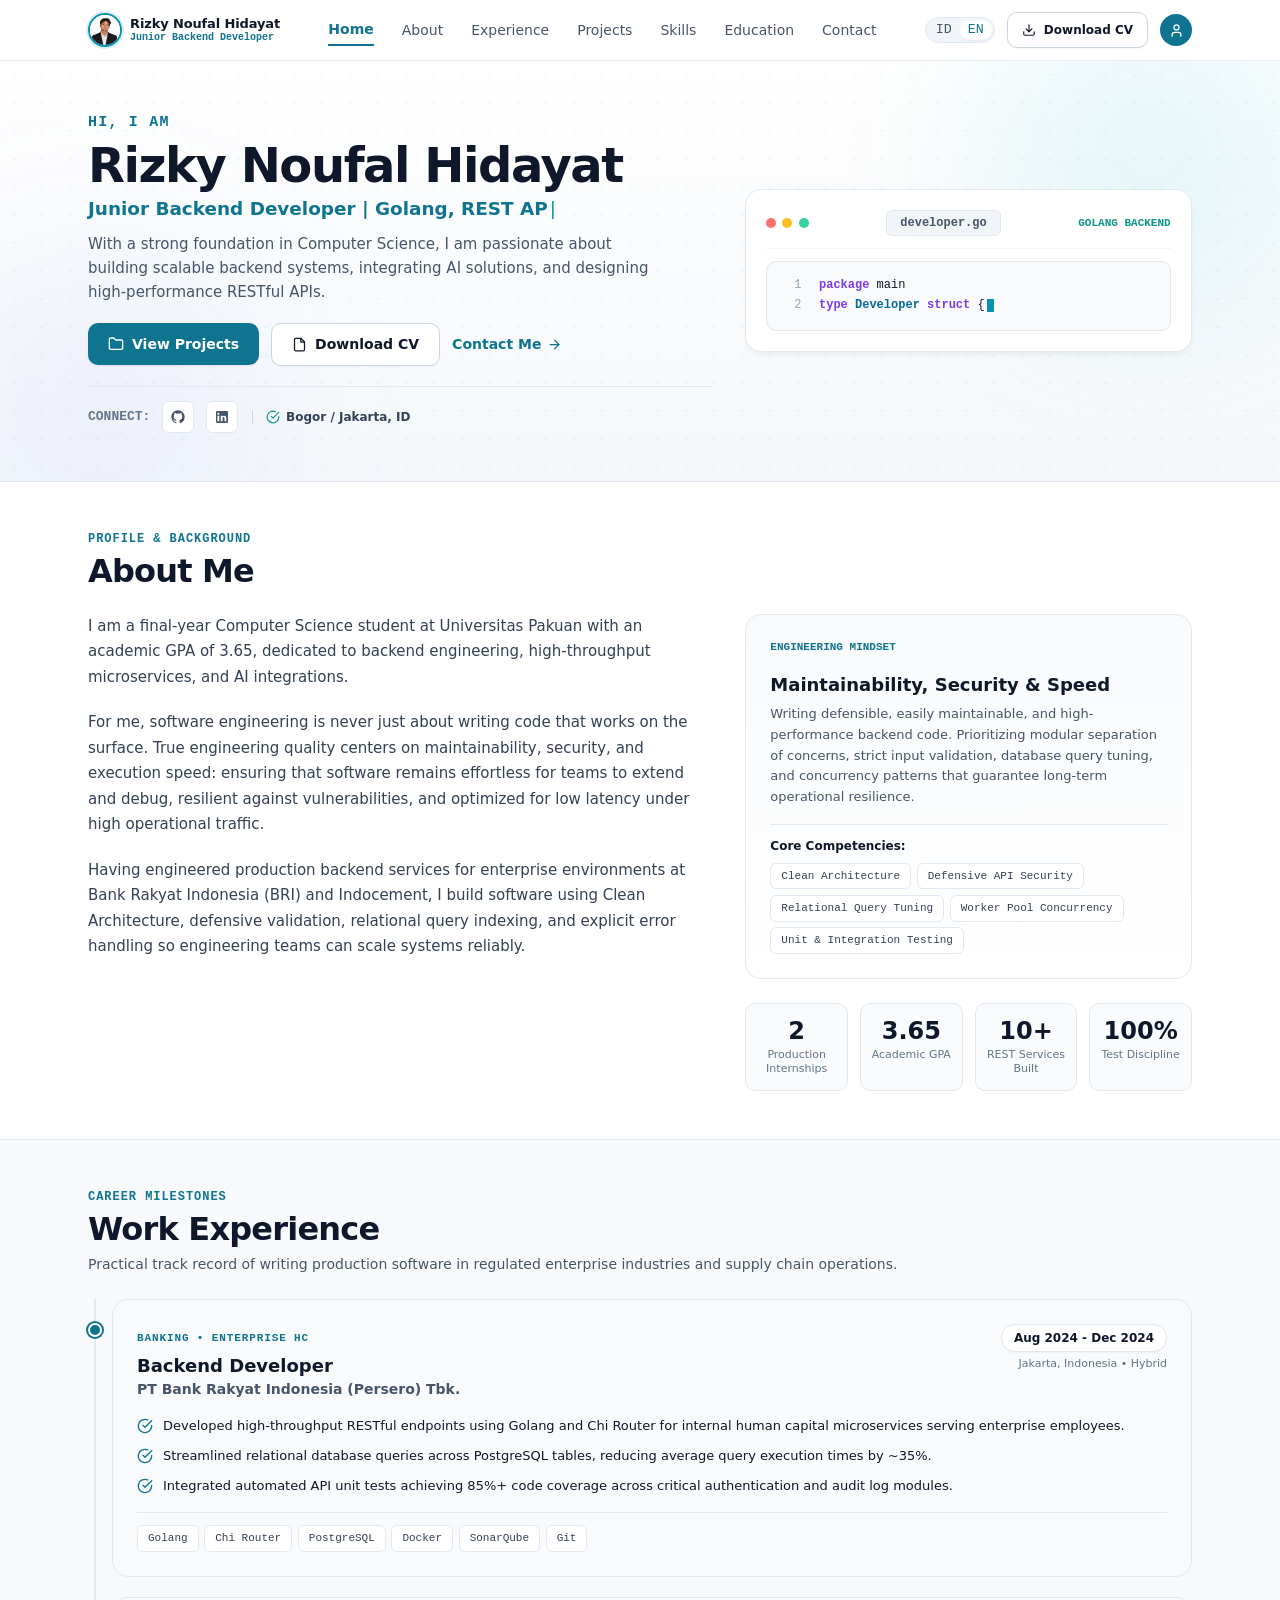
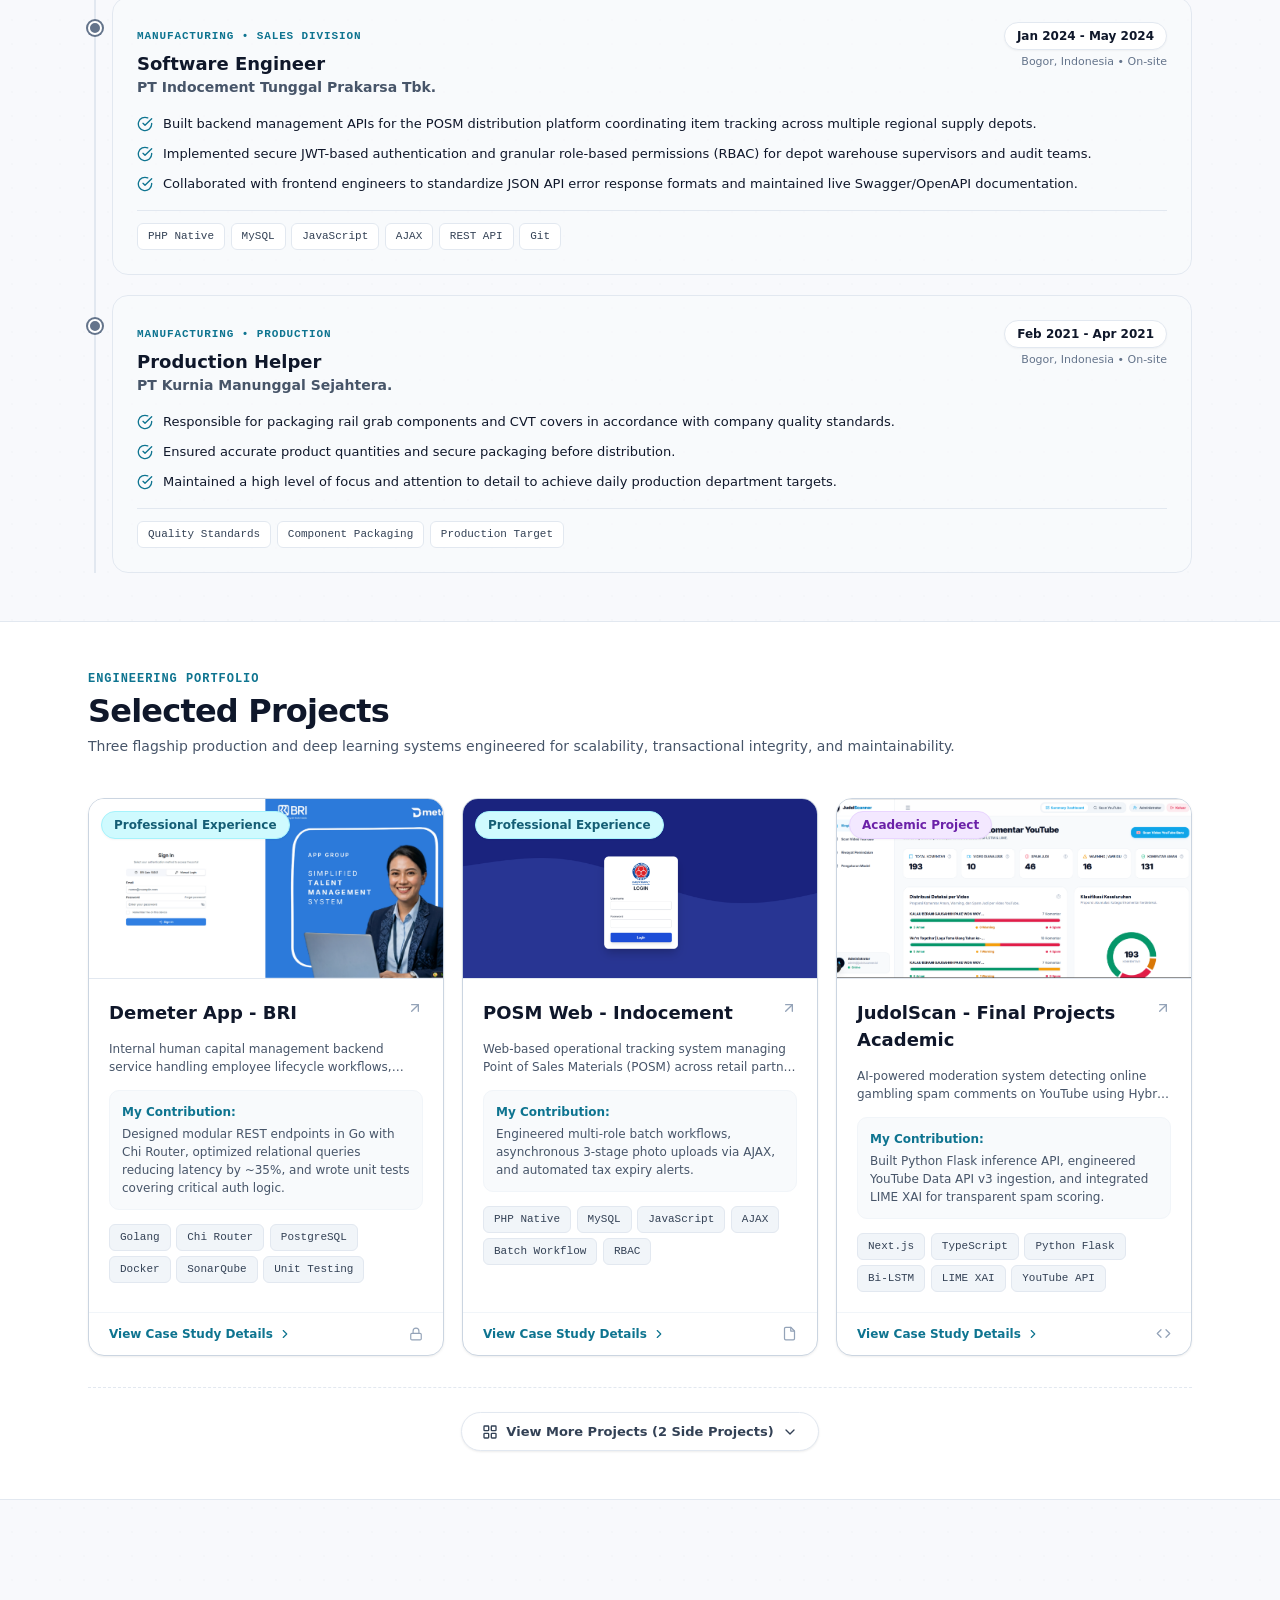
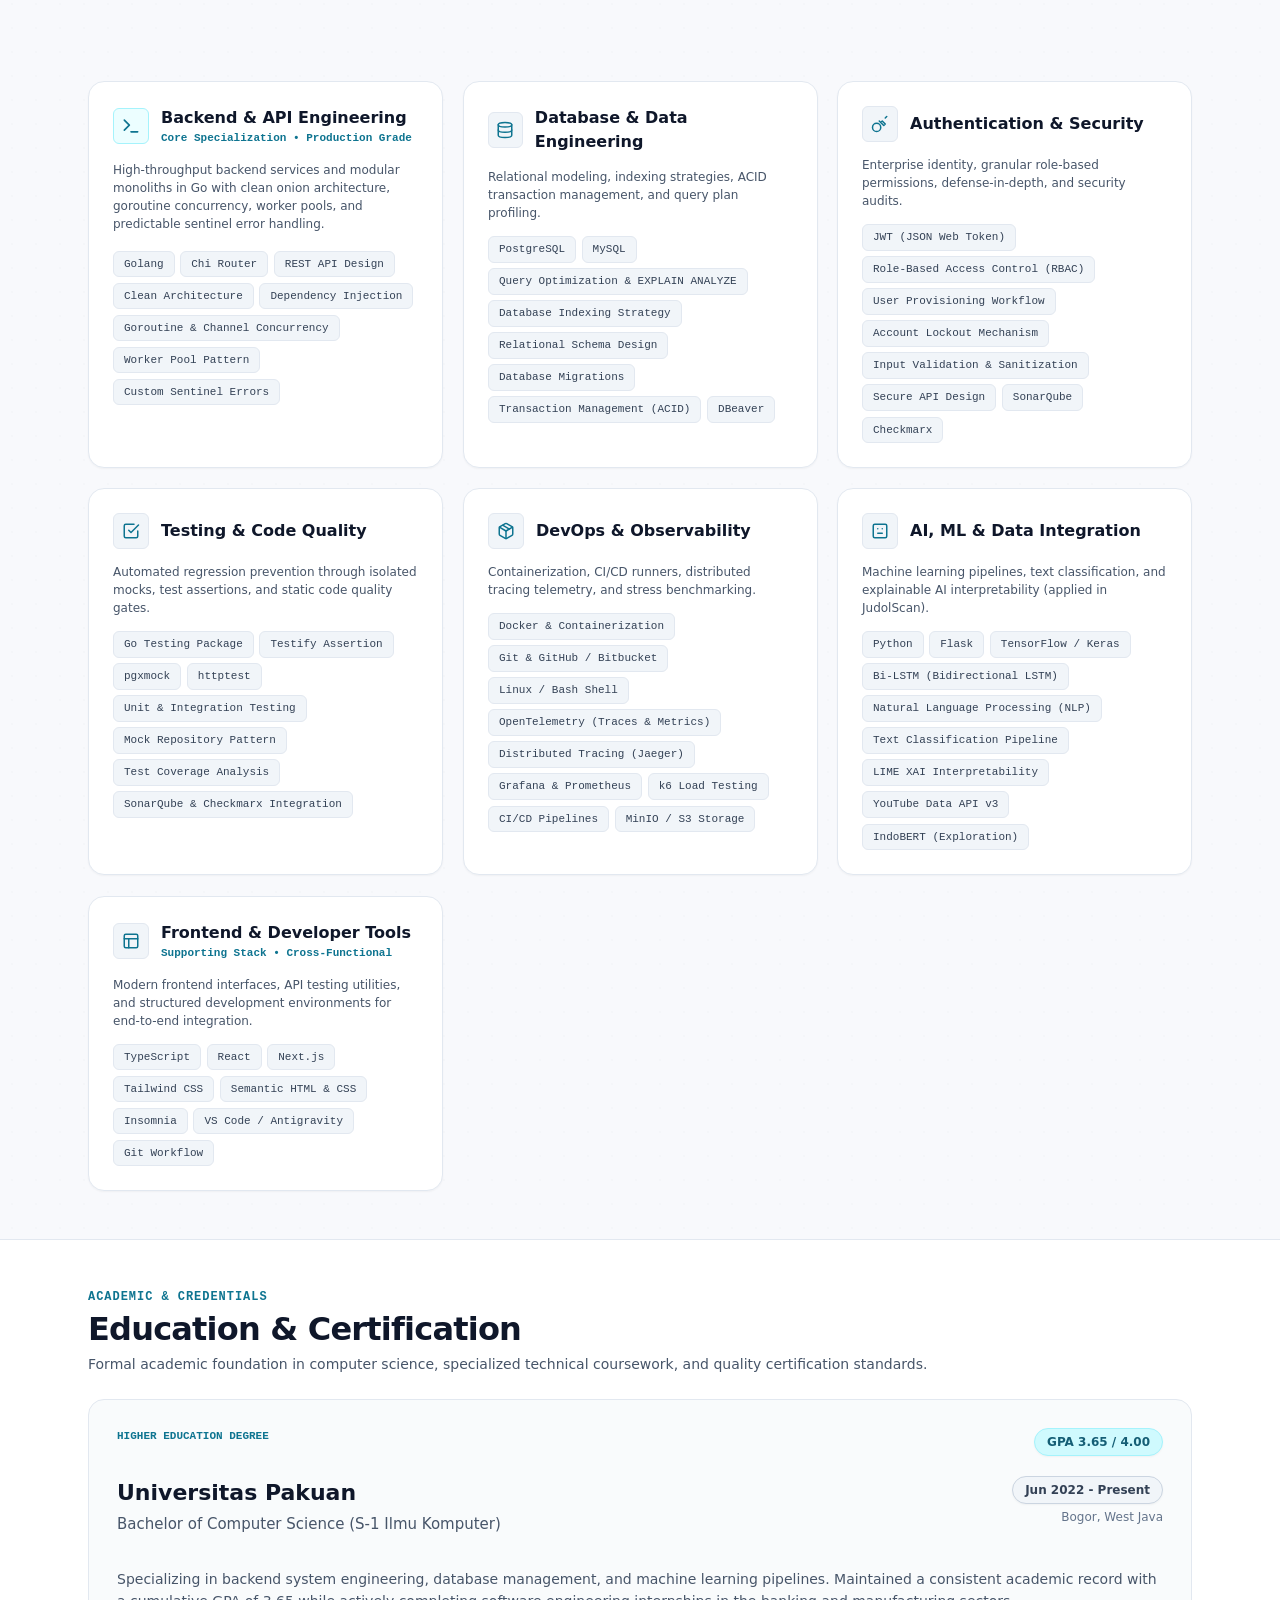
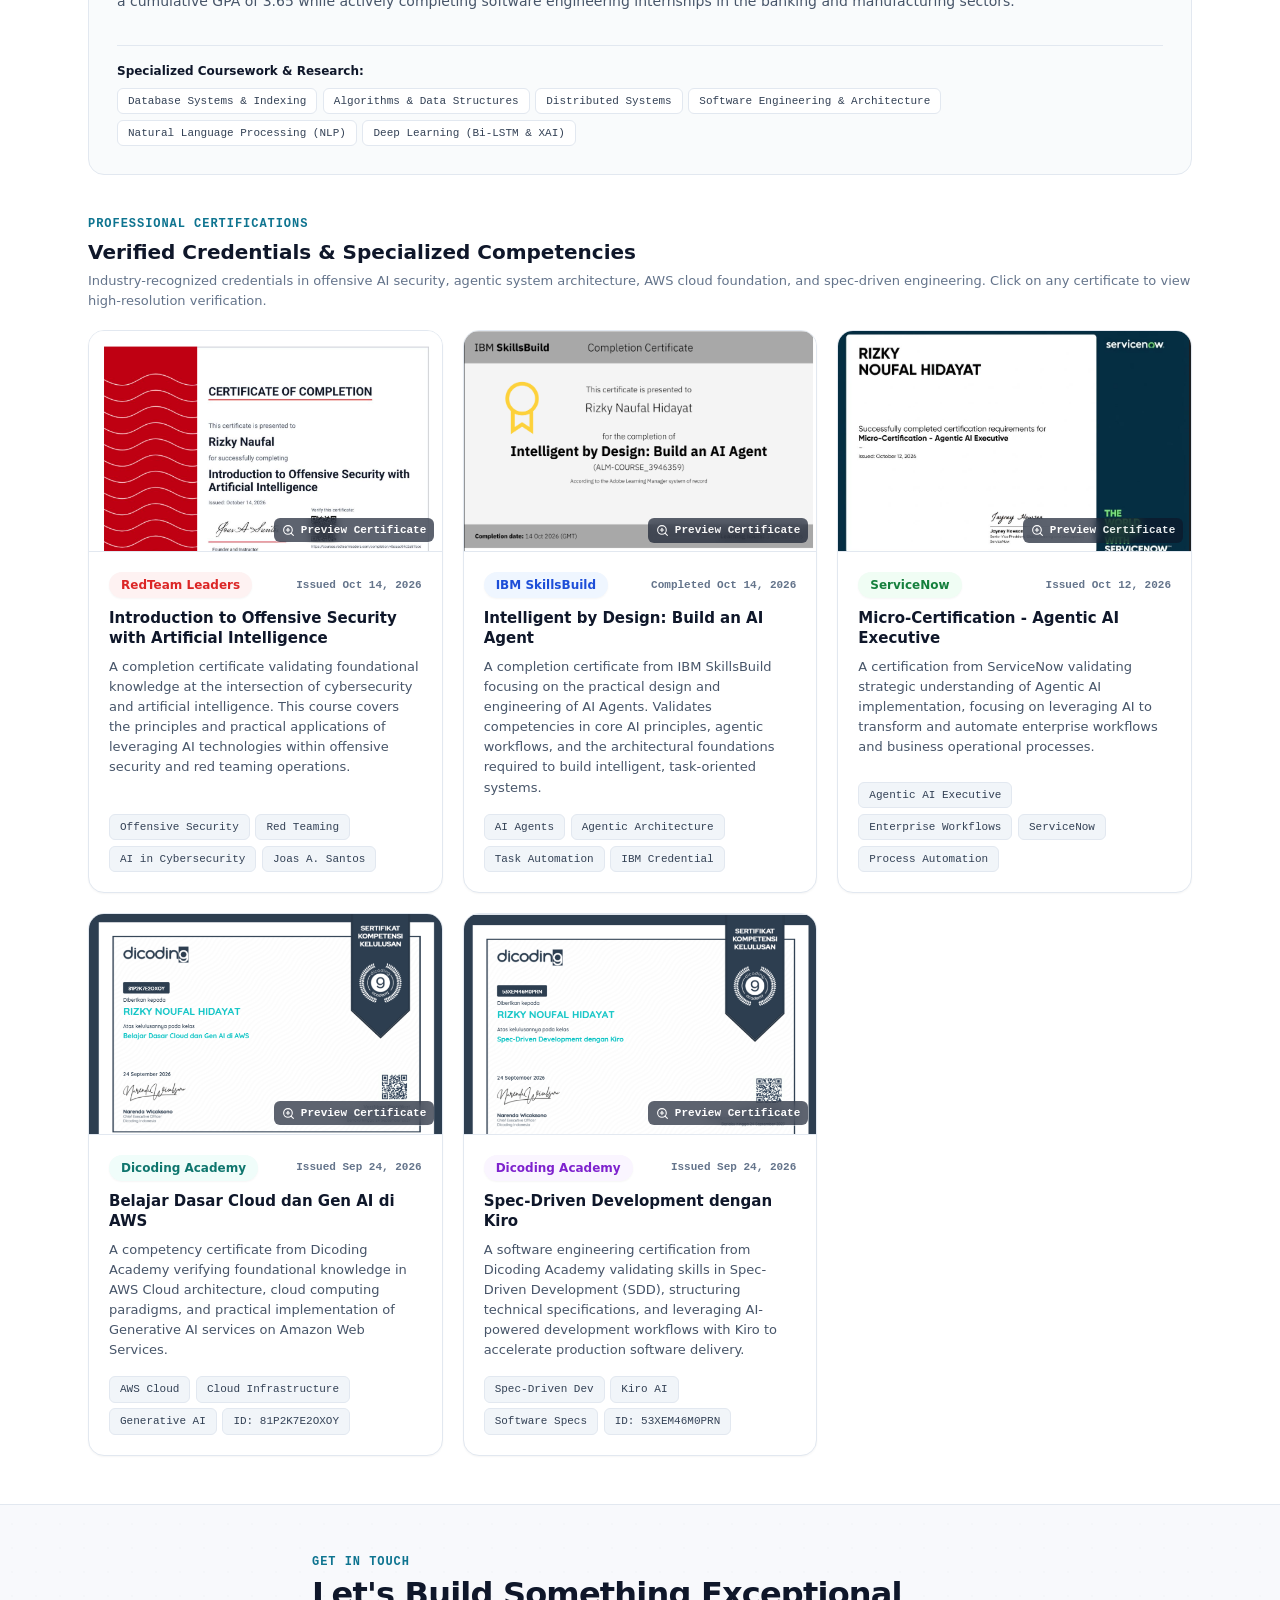
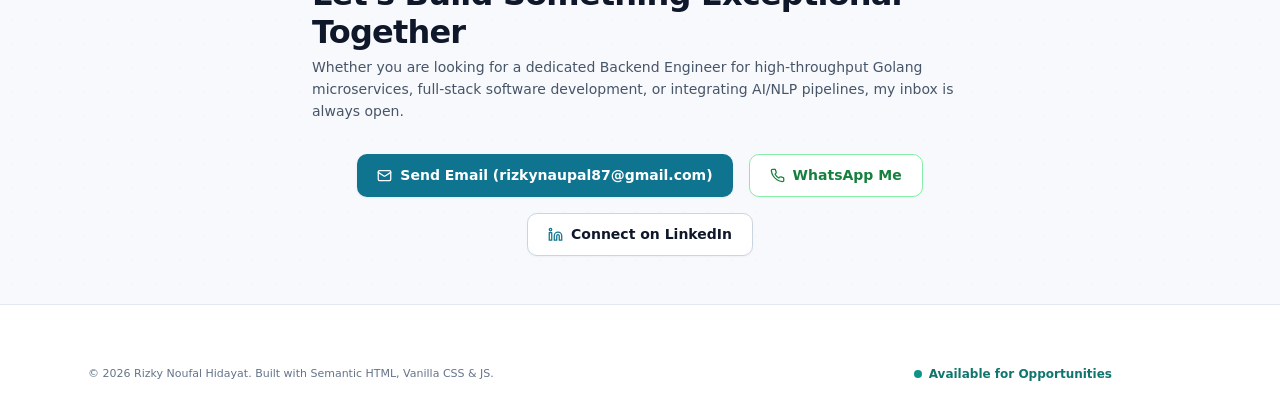
==== index.html @ 42f24f29 "feat: initial commit portfolio website for Rizky Noufal Hidayat" ====
<!DOCTYPE html>
<html lang="en">

<head>
  <meta charset="UTF-8">
  <meta name="viewport" content="width=device-width, initial-scale=1.0">
  <title>Rizky Noufal Hidayat | Software Engineer (Backend & AI Integrations)</title>
  <meta name="description"
    content="Personal portfolio of Rizky Noufal Hidayat, Software Engineer specializing in Golang, high-performance REST APIs, relational database optimization, and AI integration.">
  <link rel="stylesheet" href="css/style.css">
  <link rel="stylesheet" href="css/components.css">
</head>

<body>

  <!-- ======================================================================
       1. NAVBAR
       ====================================================================== -->
  <header class="navbar">
    <div class="container nav-wrapper">
      <!-- Left: Brand Profile Avatar & Name -->
      <a href="#hero" class="brand-avatar-link" aria-label="Rizky Noufal Hidayat">
        <img src="assets/images/profile.jpg" alt="Rizky Noufal Hidayat" class="brand-avatar-img">
        <div class="brand-avatar-text">
          <span class="brand-avatar-name">Rizky Noufal Hidayat</span>
          <span class="brand-avatar-role">Junior Backend Developer</span>
        </div>
      </a>

      <!-- Center: In-Page Navigation Links -->
      <nav class="nav-links">
        <a href="#hero" class="nav-link active" data-i18n="navHome">Home</a>
        <a href="#about" class="nav-link" data-i18n="navAbout">About</a>
        <a href="#experience" class="nav-link" data-i18n="navExperience">Experience</a>
        <a href="#projects" class="nav-link" data-i18n="navProjects">Projects</a>
        <a href="#skills" class="nav-link" data-i18n="navSkills">Skills</a>
        <a href="#education" class="nav-link" data-i18n="navEducation">Education</a>
        <a href="#contact" class="nav-link" data-i18n="navContact">Contact</a>
      </nav>

      <!-- Right: Action Buttons & Language Switcher -->
      <div class="nav-actions">
        <!-- Bilingual Language Switcher -->
        <div class="lang-switcher" aria-label="Language Selector">
          <button type="button" class="lang-btn" id="lang-btn-id" title="Bahasa Indonesia">ID</button>
          <button type="button" class="lang-btn active" id="lang-btn-en" title="English">EN</button>
        </div>

        <a href="cv/Rizky-Noufal-Hidayat-CV.pdf" target="_blank" rel="noopener noreferrer" class="btn btn-secondary"
          style="min-height: 36px; padding: 0.35rem 0.875rem; font-size: 0.75rem;">
          <svg width="14" height="14" viewBox="0 0 24 24" fill="none" stroke="currentColor" stroke-width="2"
            stroke-linecap="round" stroke-linejoin="round">
            <path d="M21 15v4a2 2 0 0 1-2 2H5a2 2 0 0 1-2-2v-4" />
            <polyline points="7 10 12 15 17 10" />
            <line x1="12" y1="15" x2="12" y2="3" />
          </svg>
          <span data-i18n="downloadCvBtn">Download CV</span>
        </a>
        <a href="#about" class="avatar-btn" aria-label="About Profile">
          <svg width="15" height="15" viewBox="0 0 24 24" fill="none" stroke="currentColor" stroke-width="2"
            stroke-linecap="round" stroke-linejoin="round">
            <path d="M19 21v-2a4 4 0 0 0-4-4H9a4 4 0 0 0-4 4v2" />
            <circle cx="12" cy="7" r="4" />
          </svg>
        </a>
      </div>

      <!-- Mobile Toggle -->
      <button type="button" class="nav-toggle-btn" id="nav-toggle-btn" aria-label="Toggle mobile menu"
        aria-expanded="false">
        <svg width="20" height="20" viewBox="0 0 24 24" fill="none" stroke="currentColor" stroke-width="2"
          stroke-linecap="round" stroke-linejoin="round">
          <line x1="3" y1="12" x2="21" y2="12" />
          <line x1="3" y1="6" x2="21" y2="6" />
          <line x1="3" y1="18" x2="21" y2="18" />
        </svg>
      </button>
    </div>

    <!-- Mobile Drawer -->
    <div class="mobile-menu" id="mobile-menu">
      <nav class="mobile-links">
        <a href="#hero" class="mobile-link active" data-i18n="navHome">Home</a>
        <a href="#about" class="mobile-link" data-i18n="navAbout">About</a>
        <a href="#experience" class="mobile-link" data-i18n="navExperience">Experience</a>
        <a href="#projects" class="mobile-link" data-i18n="navProjects">Projects</a>
        <a href="#skills" class="mobile-link" data-i18n="navSkills">Skills</a>
        <a href="#education" class="mobile-link" data-i18n="navEducation">Education</a>
        <a href="#contact" class="mobile-link" data-i18n="navContact">Contact</a>
        <div
          style="margin-top: 0.5rem; padding-top: 0.5rem; border-top: 1px solid var(--border-light); display: flex; flex-direction: column; gap: 0.5rem;">
          <!-- Mobile Language Switcher -->
          <div class="lang-switcher" style="justify-content: center;" aria-label="Language Selector">
            <button type="button" class="lang-btn" id="lang-btn-id-mobile" title="Bahasa Indonesia">ID</button>
            <button type="button" class="lang-btn active" id="lang-btn-en-mobile" title="English">EN</button>
          </div>
          <a href="cv/Rizky-Noufal-Hidayat-CV.pdf" target="_blank" rel="noopener noreferrer" class="btn btn-primary"
            style="width: 100%;">
            <span data-i18n="downloadCvPdfBtn">Download CV (PDF)</span>
          </a>
        </div>
      </nav>
    </div>
  </header>

  <!-- ======================================================================
       1. HERO SECTION
       ====================================================================== -->
  <section class="py-section border-b-subtle hero-mesh-wrapper" id="hero">
    <div class="ambient-glow glow-teal" aria-hidden="true"></div>
    <div class="ambient-glow glow-indigo" aria-hidden="true"></div>
    <div class="container hero-grid" style="position: relative; z-index: 1;">
      <!-- Left: Identity & CTA -->
      <div>
        <p class="hero-greeting" data-i18n="heroGreeting">Hi, I am</p>
        <h1 class="hero-name">Rizky Noufal Hidayat</h1>

        <p class="hero-subtitle">
          <span class="typewriter-text" id="typewriter-role">Software Engineer | Backend &amp; Distributed
            Systems</span><span class="typewriter-cursor">|</span>
        </p>

        <p class="hero-desc" data-i18n="heroDesc">
          With a strong foundation in Computer Science, I am passionate about building scalable backend systems,
          integrating AI solutions, and designing high-performance RESTful APIs.
        </p>

        <div class="hero-buttons">
          <a href="#projects" class="btn btn-primary">
            <svg width="16" height="16" viewBox="0 0 24 24" fill="none" stroke="currentColor" stroke-width="2"
              stroke-linecap="round" stroke-linejoin="round">
              <path
                d="M4 20h16a2 2 0 0 0 2-2V8a2 2 0 0 0-2-2h-7.93a2 2 0 0 1-1.66-.9l-.82-1.2A2 2 0 0 0 7.93 3H4a2 2 0 0 0-2 2v13c0 1.1.9 2 2 2Z" />
            </svg>
            <span data-i18n="viewProjectsBtn">View Projects</span>
          </a>

          <a href="cv/Rizky-Noufal-Hidayat-CV.pdf" target="_blank" rel="noopener noreferrer" class="btn btn-secondary">
            <svg width="15" height="15" viewBox="0 0 24 24" fill="none" stroke="currentColor" stroke-width="2"
              stroke-linecap="round" stroke-linejoin="round">
              <path d="M14 2H6a2 2 0 0 0-2 2v16a2 2 0 0 0 2 2h12a2 2 0 0 0 2-2V8z" />
              <polyline points="14 2 14 8 20 8" />
            </svg>
            <span data-i18n="downloadCvBtn">Download CV</span>
          </a>

          <a href="#contact" class="btn-link">
            <span data-i18n="contactBtn">Contact Me</span>
            <svg width="15" height="15" viewBox="0 0 24 24" fill="none" stroke="currentColor" stroke-width="2"
              stroke-linecap="round" stroke-linejoin="round">
              <line x1="5" y1="12" x2="19" y2="12" />
              <polyline points="12 5 19 12 12 19" />
            </svg>
          </a>
        </div>

        <!-- Connect Row -->
        <div class="connect-bar">
          <span style="font-weight: 700; font-family: var(--font-mono); font-size: 0.8125rem;" data-i18n="connectLabel">CONNECT:</span>
          <a href="https://github.com/naufal1313" target="_blank" rel="noopener noreferrer" class="connect-icon-btn"
            aria-label="GitHub Profile" title="GitHub">
            <svg width="16" height="16" viewBox="0 0 24 24" fill="currentColor">
              <path fill-rule="evenodd" clip-rule="evenodd"
                d="M12 2C6.477 2 2 6.484 2 12.017c0 4.425 2.865 8.18 6.839 9.504.5.092.682-.217.682-.483 0-.237-.008-.868-.013-1.703-2.782.605-3.369-1.343-3.369-1.343-.454-1.158-1.11-1.466-1.11-1.466-.908-.62.069-.608.069-.608 1.003.07 1.53 1.032 1.53 1.032.892 1.53 2.341 1.088 2.91.832.092-.647.35-1.088.636-1.338-2.22-.253-4.555-1.113-4.555-4.951 0-1.093.39-1.988 1.029-2.688-.103-.253-.446-1.272.098-2.65 0 0 .84-.27 2.75 1.026A9.564 9.564 0 0112 6.844c.85.004 1.705.115 2.504.337 1.909-1.296 2.747-1.027 2.747-1.027.546 1.379.202 2.398.1 2.651.64.7 1.028 1.595 1.028 2.688 0 3.848-2.339 4.695-4.566 4.943.359.309.678.92.678 1.855 0 1.338-.012 2.419-.012 2.747 0 .268.18.58.688.482A10.019 10.019 0 0022 12.017C22 6.484 17.522 2 12 2z" />
            </svg>
          </a>
          <a href="https://www.linkedin.com/in/rizky-noufal-hidayat-8367862a8" target="_blank" rel="noopener noreferrer"
            class="connect-icon-btn" aria-label="LinkedIn Profile" title="LinkedIn">
            <svg width="16" height="16" viewBox="0 0 24 24" fill="currentColor">
              <path
                d="M19 3a2 2 0 0 1 2 2v14a2 2 0 0 1-2 2H5a2 2 0 0 1-2-2V5a2 2 0 0 1 2-2h14m-.5 15.5v-5.3a3.26 3.26 0 0 0-3.26-3.26c-.85 0-1.84.52-2.28 1.3v-1.11h-2.79v8.37h2.79v-4.93c0-.77.62-1.4 1.39-1.4a1.4 1.4 0 0 1 1.4 1.4v4.93h2.75M6.46 8.76a1.64 1.64 0 0 0 1.64-1.64 1.64 1.64 0 0 0-1.64-1.64 1.64 1.64 0 0 0-1.64 1.64 1.64 1.64 0 0 0 1.64 1.64m1.39 9.74v-8.37H5.07v8.37h2.78z" />
            </svg>
          </a>
          <span style="color: #cbd5e1;">|</span>
          <div style="display: flex; align-items: center; gap: 0.35rem; font-weight: 600; color: #334155;">
            <svg width="14" height="14" viewBox="0 0 24 24" fill="none" stroke="#0d9488" stroke-width="2"
              stroke-linecap="round" stroke-linejoin="round">
              <path d="M22 11.08V12a10 10 0 1 1-5.93-9.14" />
              <polyline points="22 4 12 14.01 9 11.01" />
            </svg>
            <span data-i18n="heroLocation">Bogor / Jakarta, ID</span>
          </div>
        </div>
      </div>

      <!-- Right: developer.ts Live Code Card -->
      <div>
        <div class="code-card">
          <div class="window-header">
            <div class="window-dots">
              <span class="dot dot-red"></span>
              <span class="dot dot-yellow"></span>
              <span class="dot dot-green"></span>
            </div>
            <div class="window-tab">developer.go</div>
            <div style="font-family: var(--font-mono); font-size: 0.6875rem; color: #0d9488; font-weight: 700;">GOLANG
              BACKEND</div>
          </div>

          <div class="code-editor">
            <table class="code-table">
              <tbody id="code-table-body">
                <tr>
                  <td class="line-num">1</td>
                  <td class="line-code"><span class="token-kw">package</span> main</td>
                </tr>
                <tr>
                  <td class="line-num">2</td>
                  <td class="line-code"><span class="token-kw">type</span> <span class="token-var">Developer</span>
                    <span class="token-kw">struct</span> {</td>
                </tr>
                <tr>
                  <td class="line-num">3</td>
                  <td class="line-code"> <span class="token-key">Name</span> <span class="token-kw">string</span></td>
                </tr>
                <tr>
                  <td class="line-num">4</td>
                  <td class="line-code"> <span class="token-key">Role</span> <span class="token-kw">string</span></td>
                </tr>
                <tr>
                  <td class="line-num">5</td>
                  <td class="line-code"> <span class="token-key">Skills</span> []<span class="token-kw">string</span>
                  </td>
                </tr>
                <tr>
                  <td class="line-num">6</td>
                  <td class="line-code"> <span class="token-key">Focus</span> <span class="token-kw">string</span></td>
                </tr>
                <tr>
                  <td class="line-num">7</td>
                  <td class="line-code">}</td>
                </tr>
                <tr>
                  <td class="line-num">8</td>
                  <td class="line-code"><span class="token-var">dev</span> := <span class="token-var">Developer</span>{
                  </td>
                </tr>
                <tr>
                  <td class="line-num">9</td>
                  <td class="line-code"> <span class="token-key">Name</span>: <span class="token-str">'Rizky Noufal
                      Hidayat'</span>,</td>
                </tr>
                <tr>
                  <td class="line-num">10</td>
                  <td class="line-code"> <span class="token-key">Role</span>: <span class="token-str">'Junior Backend
                      Developer'</span>,</td>
                </tr>
                <tr>
                  <td class="line-num">11</td>
                  <td class="line-code"> <span class="token-key">Skills</span>: []<span
                      class="token-kw">string</span>{<span class="token-str">'Golang'</span>, <span
                      class="token-str">'PostgreSQL'</span>, <span class="token-str">'APIs'</span>},</td>
                </tr>
                <tr>
                  <td class="line-num">12</td>
                  <td class="line-code"> <span class="token-key">Focus</span>: <span class="token-str">'Maintainability,
                      Security &amp; Speed'</span>,</td>
                </tr>
                <tr>
                  <td class="line-num">13</td>
                  <td class="line-code">}</td>
                </tr>
                <tr>
                  <td class="line-num">14</td>
                  <td class="line-code"><span class="token-var">dev</span>.<span
                      class="token-fn">BuildResilientBackends</span>()<span class="code-cursor"></span></td>
                </tr>
              </tbody>
            </table>
          </div>
        </div>
      </div>
    </div>
  </section>

  <!-- ======================================================================
       2. ABOUT ME
       ====================================================================== -->
  <section id="about" class="py-section border-b-subtle bg-white">
    <div class="container">
      <div class="section-header">
        <span class="section-eyebrow" data-i18n="aboutEyebrow">PROFILE &amp; BACKGROUND</span>
        <h2 class="section-title" data-i18n="aboutTitle">About Me</h2>
      </div>

      <div class="about-grid">
        <!-- Left: Narrative -->
        <div>
          <p style="font-size: 0.9375rem; color: #334155; line-height: 1.7; margin-bottom: 1.25rem;" data-i18n="aboutP1">
            I am a final-year Computer Science student at Universitas Pakuan with an academic GPA of 3.65, dedicated to backend engineering, high-throughput microservices, and AI integrations.
          </p>

          <p style="font-size: 0.9375rem; color: #334155; line-height: 1.7; margin-bottom: 1.25rem;" data-i18n="aboutP2">
            For me, software engineering is never just about writing code that works on the surface. True engineering quality centers on maintainability, security, and execution speed: ensuring that software remains effortless for teams to extend and debug, resilient against vulnerabilities, and optimized for low latency under high operational traffic.
          </p>

          <p style="font-size: 0.9375rem; color: #334155; line-height: 1.7; margin-bottom: 1.5rem;" data-i18n="aboutP3">
            Having engineered production backend services for enterprise environments at Bank Rakyat Indonesia (BRI) and Indocement, I build software using Clean Architecture, defensive validation, relational query indexing, and explicit error handling so engineering teams can scale systems reliably.
          </p>
        </div>

        <!-- Right: Core Philosophy & Metrics -->
        <div>
          <div class="education-card" style="background: linear-gradient(180deg, #f8fafc 0%, #ffffff 100%);">
            <div class="education-header">
              <span
                style="font-size: 0.6875rem; font-family: var(--font-mono); font-weight: 700; color: var(--brand-teal-dark);" data-i18n="mindsetEyebrow">ENGINEERING
                MINDSET</span>

            </div>

            <div>
              <h3 style="font-size: 1.125rem; font-weight: 700; color: #0f172a;" data-i18n="mindsetTitle">Maintainability, Security &amp; Speed
              </h3>
              <p style="font-size: 0.8125rem; color: #475569; margin-top: 0.35rem; line-height: 1.6;" data-i18n="mindsetDesc">
                Writing defensible, easily maintainable, and high-performance backend code. Prioritizing modular separation of concerns, strict input validation, database query tuning, and concurrency patterns that guarantee long-term operational resilience.
              </p>
            </div>

            <div style="padding-top: 0.75rem; border-top: 1px solid var(--border-light);">
              <span
                style="font-size: 0.75rem; font-weight: 700; color: #0f172a; display: block; margin-bottom: 0.5rem;" data-i18n="coreCompetenciesLabel">Core
                Competencies:</span>
              <div style="display: flex; flex-wrap: wrap; gap: 0.35rem;">
                <span class="tech-tag" style="background: #ffffff;">Clean Architecture</span>
                <span class="tech-tag" style="background: #ffffff;">Defensive API Security</span>
                <span class="tech-tag" style="background: #ffffff;">Relational Query Tuning</span>
                <span class="tech-tag" style="background: #ffffff;">Worker Pool Concurrency</span>
                <span class="tech-tag" style="background: #ffffff;">Unit &amp; Integration Testing</span>
              </div>
            </div>
          </div>

          <div class="stats-grid">
            <div class="stat-box">
              <span class="stat-val">2</span>
              <span class="stat-lbl" data-i18n="stat1Label">Production Internships</span>
            </div>
            <div class="stat-box">
              <span class="stat-val">3.65</span>
              <span class="stat-lbl" data-i18n="stat2Label">Academic GPA</span>
            </div>
            <div class="stat-box">
              <span class="stat-val">10+</span>
              <span class="stat-lbl" data-i18n="stat3Label">REST Services Built</span>
            </div>
            <div class="stat-box">
              <span class="stat-val">100%</span>
              <span class="stat-lbl" data-i18n="stat4Label">Test Discipline</span>
            </div>
          </div>
        </div>
      </div>
    </div>
  </section>

  <!-- ======================================================================
       3. WORK EXPERIENCE
       ====================================================================== -->
  <section id="experience" class="py-section border-b-subtle bg-subtle">
    <div class="container">
      <div class="section-header">
        <span class="section-eyebrow" data-i18n="experienceEyebrow">CAREER MILESTONES</span>
        <h2 class="section-title" data-i18n="experienceTitle">Work Experience</h2>
        <p class="section-desc" data-i18n="experienceDesc">
          Practical track record of writing production software in regulated enterprise industries and supply chain operations.
        </p>
      </div>

      <div class="timeline-list">
        <!-- Entry 1: BRI -->
        <div class="timeline-item">
          <div class="timeline-marker teal"></div>
          <div class="timeline-card">
            <div class="timeline-card-header">
              <div>
                <span class="sector-tag" data-i18n="expBriSector">BANKING • ENTERPRISE HC</span>
                <h3 class="timeline-role" style="margin-top: 0.25rem;" data-i18n="expBriRole">Backend Developer</h3>
                <p class="timeline-company">PT Bank Rakyat Indonesia (Persero) Tbk.</p>
              </div>

              <div>
                <span class="timeline-period-pill" data-i18n="expBriPeriod">Aug 2024 - Dec 2024</span>
                <span
                  style="display: block; font-size: 0.6875rem; color: #64748b; margin-top: 0.25rem; text-align: right;" data-i18n="expBriLoc">
                  Jakarta, Indonesia • Hybrid
                </span>
              </div>
            </div>

            <ul class="timeline-bullets">
              <li class="timeline-bullet">
                <svg class="timeline-check-icon" viewBox="0 0 24 24" fill="none" stroke="currentColor" stroke-width="2"
                  stroke-linecap="round" stroke-linejoin="round">
                  <path d="M22 11.08V12a10 10 0 1 1-5.93-9.14" />
                  <polyline points="22 4 12 14.01 9 11.01" />
                </svg>
                <span data-i18n="expBriB1">Developed high-throughput RESTful endpoints using Golang and Chi Router for internal human capital microservices serving enterprise employees.</span>
              </li>
              <li class="timeline-bullet">
                <svg class="timeline-check-icon" viewBox="0 0 24 24" fill="none" stroke="currentColor" stroke-width="2"
                  stroke-linecap="round" stroke-linejoin="round">
                  <path d="M22 11.08V12a10 10 0 1 1-5.93-9.14" />
                  <polyline points="22 4 12 14.01 9 11.01" />
                </svg>
                <span data-i18n="expBriB2">Streamlined relational database queries across PostgreSQL tables, reducing average query execution times by ~35%.</span>
              </li>
              <li class="timeline-bullet">
                <svg class="timeline-check-icon" viewBox="0 0 24 24" fill="none" stroke="currentColor" stroke-width="2"
                  stroke-linecap="round" stroke-linejoin="round">
                  <path d="M22 11.08V12a10 10 0 1 1-5.93-9.14" />
                  <polyline points="22 4 12 14.01 9 11.01" />
                </svg>
                <span data-i18n="expBriB3">Integrated automated API unit tests achieving 85%+ code coverage across critical authentication and audit log modules.</span>
              </li>
            </ul>

            <div
              style="display: flex; flex-wrap: wrap; gap: 0.35rem; padding-top: 0.75rem; border-top: 1px solid var(--border-light);">
              <span class="tech-tag" style="background: #ffffff;">Golang</span>
              <span class="tech-tag" style="background: #ffffff;">Chi Router</span>
              <span class="tech-tag" style="background: #ffffff;">PostgreSQL</span>
              <span class="tech-tag" style="background: #ffffff;">Docker</span>
              <span class="tech-tag" style="background: #ffffff;">SonarQube</span>
              <span class="tech-tag" style="background: #ffffff;">Git</span>
            </div>
          </div>
        </div>

        <!-- Entry 2: Indocement -->
        <div class="timeline-item">
          <div class="timeline-marker gray"></div>
          <div class="timeline-card">
            <div class="timeline-card-header">
              <div>
                <span class="sector-tag" data-i18n="expIndoSector">MANUFACTURING • SALES DIVISION</span>
                <h3 class="timeline-role" style="margin-top: 0.25rem;" data-i18n="expIndoRole">Software Engineer</h3>
                <p class="timeline-company">PT Indocement Tunggal Prakarsa Tbk.</p>
              </div>

              <div>
                <span class="timeline-period-pill" data-i18n="expIndoPeriod">Jan 2024 - May 2024</span>
                <span
                  style="display: block; font-size: 0.6875rem; color: #64748b; margin-top: 0.25rem; text-align: right;" data-i18n="expIndoLoc">
                  Bogor, Indonesia • On-site
                </span>
              </div>
            </div>

            <ul class="timeline-bullets">
              <li class="timeline-bullet">
                <svg class="timeline-check-icon" viewBox="0 0 24 24" fill="none" stroke="currentColor" stroke-width="2"
                  stroke-linecap="round" stroke-linejoin="round">
                  <path d="M22 11.08V12a10 10 0 1 1-5.93-9.14" />
                  <polyline points="22 4 12 14.01 9 11.01" />
                </svg>
                <span data-i18n="expIndoB1">Built backend management APIs for the POSM distribution platform coordinating item tracking across multiple regional supply depots.</span>
              </li>
              <li class="timeline-bullet">
                <svg class="timeline-check-icon" viewBox="0 0 24 24" fill="none" stroke="currentColor" stroke-width="2"
                  stroke-linecap="round" stroke-linejoin="round">
                  <path d="M22 11.08V12a10 10 0 1 1-5.93-9.14" />
                  <polyline points="22 4 12 14.01 9 11.01" />
                </svg>
                <span data-i18n="expIndoB2">Implemented secure JWT-based authentication and granular role-based permissions (RBAC) for depot warehouse supervisors and audit teams.</span>
              </li>
              <li class="timeline-bullet">
                <svg class="timeline-check-icon" viewBox="0 0 24 24" fill="none" stroke="currentColor" stroke-width="2"
                  stroke-linecap="round" stroke-linejoin="round">
                  <path d="M22 11.08V12a10 10 0 1 1-5.93-9.14" />
                  <polyline points="22 4 12 14.01 9 11.01" />
                </svg>
                <span data-i18n="expIndoB3">Collaborated with frontend engineers to standardize JSON API error response formats and maintained live Swagger/OpenAPI documentation.</span>
              </li>
            </ul>

            <div
              style="display: flex; flex-wrap: wrap; gap: 0.35rem; padding-top: 0.75rem; border-top: 1px solid var(--border-light);">
              <span class="tech-tag" style="background: #ffffff;">PHP Native</span>
              <span class="tech-tag" style="background: #ffffff;">MySQL</span>
              <span class="tech-tag" style="background: #ffffff;">JavaScript</span>
              <span class="tech-tag" style="background: #ffffff;">AJAX</span>
              <span class="tech-tag" style="background: #ffffff;">REST API</span>
              <span class="tech-tag" style="background: #ffffff;">Git</span>
            </div>
          </div>
        </div>

        <!-- Entry 3: PT Kurnia Manunggal Sejahtera -->
        <div class="timeline-item">
          <div class="timeline-marker gray"></div>
          <div class="timeline-card">
            <div class="timeline-card-header">
              <div>
                <span class="sector-tag" data-i18n="expKmsSector">MANUFACTURING • PRODUCTION</span>
                <h3 class="timeline-role" style="margin-top: 0.25rem;" data-i18n="expKmsRole">Production Helper</h3>
                <p class="timeline-company">PT Kurnia Manunggal Sejahtera.</p>
              </div>

              <div>
                <span class="timeline-period-pill" data-i18n="expKmsPeriod">Feb 2021 - Apr 2021</span>
                <span
                  style="display: block; font-size: 0.6875rem; color: #64748b; margin-top: 0.25rem; text-align: right;" data-i18n="expKmsLoc">
                  Bogor, Indonesia • On-site
                </span>
              </div>
            </div>

            <ul class="timeline-bullets">
              <li class="timeline-bullet">
                <svg class="timeline-check-icon" viewBox="0 0 24 24" fill="none" stroke="currentColor" stroke-width="2"
                  stroke-linecap="round" stroke-linejoin="round">
                  <path d="M22 11.08V12a10 10 0 1 1-5.93-9.14" />
                  <polyline points="22 4 12 14.01 9 11.01" />
                </svg>
                <span data-i18n="expKmsB1">Responsible for packaging rail grab components and CVT covers in accordance with company quality standards.</span>
              </li>
              <li class="timeline-bullet">
                <svg class="timeline-check-icon" viewBox="0 0 24 24" fill="none" stroke="currentColor" stroke-width="2"
                  stroke-linecap="round" stroke-linejoin="round">
                  <path d="M22 11.08V12a10 10 0 1 1-5.93-9.14" />
                  <polyline points="22 4 12 14.01 9 11.01" />
                </svg>
                <span data-i18n="expKmsB2">Ensured accurate product quantities and secure packaging before distribution.</span>
              </li>
              <li class="timeline-bullet">
                <svg class="timeline-check-icon" viewBox="0 0 24 24" fill="none" stroke="currentColor" stroke-width="2"
                  stroke-linecap="round" stroke-linejoin="round">
                  <path d="M22 11.08V12a10 10 0 1 1-5.93-9.14" />
                  <polyline points="22 4 12 14.01 9 11.01" />
                </svg>
                <span data-i18n="expKmsB3">Maintained a high level of focus and attention to detail to achieve daily production department targets.</span>
              </li>
            </ul>

            <div
              style="display: flex; flex-wrap: wrap; gap: 0.35rem; padding-top: 0.75rem; border-top: 1px solid var(--border-light);">
              <span class="tech-tag" style="background: #ffffff;" data-i18n="expKmsTag1">Quality Standards</span>
              <span class="tech-tag" style="background: #ffffff;" data-i18n="expKmsTag2">Component Packaging</span>
              <span class="tech-tag" style="background: #ffffff;" data-i18n="expKmsTag3">Production Target</span>
            </div>
          </div>
        </div>
      </div>
    </div>
  </section>

  <!-- ======================================================================
       4. SELECTED PROJECTS
       ====================================================================== -->
  <section id="projects" class="py-section border-b-subtle bg-white">
    <div class="container">
      <div style="display: flex; flex-direction: column; gap: 1rem; margin-bottom: 2.5rem;">
        <div style="display: flex; flex-direction: column; justify-content: space-between; gap: 1rem;">
          <div>
            <span class="section-eyebrow" data-i18n="selectedProjectsEyebrow">ENGINEERING PORTFOLIO</span>
            <h2 class="section-title" data-i18n="selectedProjectsTitle">Selected Projects</h2>
            <p class="section-desc" data-i18n="selectedProjectsDesc">
              Three flagship production and deep learning systems engineered for scalability, transactional integrity,
              and maintainability.
            </p>
          </div>
        </div>
      </div>

      <!-- 3 Project Cards Grid -->
      <div class="projects-grid">
        <!-- Card 1: Demeter App (BRI) -->
        <article class="project-card featured-star">
          <div>
            <div class="card-preview">
              <span class="badge-pill badge-star" data-i18n="projBriBadge1">★ Star Featured Project</span>
              <span class="badge-pill badge-professional card-preview-badge" data-i18n="projBriBadge2">Professional Experience</span>
              <img src="assets/images/bri/demeter-login.png" alt="Demeter App BRI Sign In Portal"
                class="card-preview-img previewable-img" data-preview-img="assets/images/bri/demeter-login.png"
                data-caption="Demeter App BRI - Enterprise Human Capital Portal" loading="lazy">
            </div>

            <div class="card-body">
              <div class="card-title-row">
                <h3 class="card-title"><a href="projects/hc-app.html">Demeter App - BRI</a></h3>
                <a href="projects/hc-app.html" style="color: #94a3b8;" aria-label="Open Demeter App Case Study">
                  <svg width="16" height="16" viewBox="0 0 24 24" fill="none" stroke="currentColor" stroke-width="2"
                    stroke-linecap="round" stroke-linejoin="round">
                    <line x1="7" y1="17" x2="17" y2="7" />
                    <polyline points="7 7 17 7 17 17" />
                  </svg>
                </a>
              </div>

              <p class="card-desc" data-i18n="projBriDesc">
                Internal human capital management backend service handling employee lifecycle workflows, automated compliance logging, and enterprise reporting.
              </p>

              <div class="contribution-box">
                <span class="contribution-label" data-i18n="projContribLabel">My Contribution:</span>
                <p class="contribution-text" data-i18n="projBriContrib">
                  Designed modular REST endpoints in Go with Chi Router, optimized relational queries reducing latency by ~35%, and wrote unit tests covering critical auth logic.
                </p>
              </div>

              <div class="card-tech-row">
                <span class="tech-tag">Golang</span>
                <span class="tech-tag">Chi Router</span>
                <span class="tech-tag">PostgreSQL</span>
                <span class="tech-tag">Docker</span>
                <span class="tech-tag">SonarQube</span>
                <span class="tech-tag">Unit Testing</span>
              </div>
            </div>
          </div>

          <div class="card-footer">
            <a href="projects/hc-app.html" class="btn-link" style="font-size: 0.75rem;">
              <span data-i18n="viewCaseStudy">View Case Study Details</span>
              <svg width="14" height="14" viewBox="0 0 24 24" fill="none" stroke="currentColor" stroke-width="2"
                stroke-linecap="round" stroke-linejoin="round">
                <polyline points="9 18 15 12 9 6" />
              </svg>
            </a>
            <svg width="14" height="14" viewBox="0 0 24 24" fill="none" stroke="#94a3b8" stroke-width="2"
              stroke-linecap="round" stroke-linejoin="round">
              <rect width="18" height="11" x="3" y="11" rx="2" ry="2" />
              <path d="M7 11V7a5 5 0 0 1 10 0v4" />
            </svg>
          </div>
        </article>

        <!-- Card 2: POSM Web (Indocement) -->
        <article class="project-card featured-star">
          <div>
            <div class="card-preview">
              <span class="badge-pill badge-star" data-i18n="projIndoBadge1">★ Star Featured Project</span>
              <span class="badge-pill badge-professional card-preview-badge" data-i18n="projIndoBadge2">Professional Experience</span>
              <img src="assets/images/indocement/posm-login.png" alt="POSM Web Indocement Login Portal"
                class="card-preview-img previewable-img" data-preview-img="assets/images/indocement/posm-login.png"
                data-caption="POSM Web Indocement - Sistem Monitoring &amp; Dokumentasi Instalasi POSM" loading="lazy">
            </div>

            <div class="card-body">
              <div class="card-title-row">
                <h3 class="card-title"><a href="projects/posm.html">POSM Web - Indocement</a></h3>
                <a href="projects/posm.html" style="color: #94a3b8;" aria-label="Open POSM Web Case Study">
                  <svg width="16" height="16" viewBox="0 0 24 24" fill="none" stroke="currentColor" stroke-width="2"
                    stroke-linecap="round" stroke-linejoin="round">
                    <line x1="7" y1="17" x2="17" y2="7" />
                    <polyline points="7 7 17 7 17 17" />
                  </svg>
                </a>
              </div>

              <p class="card-desc" data-i18n="projIndoDesc">
                Web-based operational tracking system managing Point of Sales Materials (POSM) across retail partner stores.
              </p>

              <div class="contribution-box">
                <span class="contribution-label" data-i18n="projContribLabel">My Contribution:</span>
                <p class="contribution-text" data-i18n="projIndoContrib">
                  Engineered multi-role batch workflows, asynchronous 3-stage photo uploads via AJAX, and automated tax expiry alerts.
                </p>
              </div>

              <div class="card-tech-row">
                <span class="tech-tag">PHP Native</span>
                <span class="tech-tag">MySQL</span>
                <span class="tech-tag">JavaScript</span>
                <span class="tech-tag">AJAX</span>
                <span class="tech-tag">Batch Workflow</span>
                <span class="tech-tag">RBAC</span>
              </div>
            </div>
          </div>

          <div class="card-footer">
            <a href="projects/posm.html" class="btn-link" style="font-size: 0.75rem;">
              <span data-i18n="viewCaseStudy">View Case Study Details</span>
              <svg width="14" height="14" viewBox="0 0 24 24" fill="none" stroke="currentColor" stroke-width="2"
                stroke-linecap="round" stroke-linejoin="round">
                <polyline points="9 18 15 12 9 6" />
              </svg>
            </a>
            <svg width="15" height="15" viewBox="0 0 24 24" fill="none" stroke="#94a3b8" stroke-width="2"
              stroke-linecap="round" stroke-linejoin="round">
              <path d="M14 2H6a2 2 0 0 0-2 2v16a2 2 0 0 0 2 2h12a2 2 0 0 0 2-2V8z" />
              <polyline points="14 2 14 8 20 8" />
            </svg>
          </div>
        </article>

        <!-- Card 3: JudolScan - Final Projects Academic -->
        <article class="project-card featured-star">
          <div>
            <div class="card-preview">
              <span class="badge-pill badge-star" data-i18n="projJudolBadge1">★ Star Featured Project</span>
              <span class="badge-pill badge-academic card-preview-badge" data-i18n="projJudolBadge2">Academic Project</span>
              <img src="assets/images/judolscan/judolscan-dashboard.png" alt="JudolScan - Final Projects Academic"
                class="card-preview-img previewable-img"
                data-preview-img="assets/images/judolscan/judolscan-dashboard.png"
                data-caption="JudolScan - Final Projects Academic" loading="lazy">
            </div>

            <div class="card-body">
              <div class="card-title-row">
                <h3 class="card-title"><a href="projects/judolscan.html">JudolScan - Final Projects Academic</a></h3>
                <a href="projects/judolscan.html" style="color: #94a3b8;" aria-label="Open JudolScan Case Study">
                  <svg width="16" height="16" viewBox="0 0 24 24" fill="none" stroke="currentColor" stroke-width="2"
                    stroke-linecap="round" stroke-linejoin="round">
                    <line x1="7" y1="17" x2="17" y2="7" />
                    <polyline points="7 7 17 7 17 17" />
                  </svg>
                </a>
              </div>

              <p class="card-desc" data-i18n="projJudolDesc">
                AI-powered moderation system detecting online gambling spam comments on YouTube using Hybrid AI (Bi-LSTM &amp; Rules).
              </p>

              <div class="contribution-box">
                <span class="contribution-label" data-i18n="projContribLabel">My Contribution:</span>
                <p class="contribution-text" data-i18n="projJudolContrib">
                  Built Python Flask inference API, engineered YouTube Data API v3 ingestion, and integrated LIME XAI for transparent spam scoring.
                </p>
              </div>

              <div class="card-tech-row">
                <span class="tech-tag">Next.js</span>
                <span class="tech-tag">TypeScript</span>
                <span class="tech-tag">Python Flask</span>
                <span class="tech-tag">Bi-LSTM</span>
                <span class="tech-tag">LIME XAI</span>
                <span class="tech-tag">YouTube API</span>
              </div>
            </div>
          </div>

          <div class="card-footer">
            <a href="projects/judolscan.html" class="btn-link" style="font-size: 0.75rem;">
              <span data-i18n="viewCaseStudy">View Case Study Details</span>
              <svg width="14" height="14" viewBox="0 0 24 24" fill="none" stroke="currentColor" stroke-width="2"
                stroke-linecap="round" stroke-linejoin="round">
                <polyline points="9 18 15 12 9 6" />
              </svg>
            </a>
            <svg width="15" height="15" viewBox="0 0 24 24" fill="none" stroke="#94a3b8" stroke-width="2"
              stroke-linecap="round" stroke-linejoin="round">
              <polyline points="16 18 22 12 16 6" />
              <polyline points="8 6 2 12 8 18" />
            </svg>
          </div>
        </article>
      </div>

      <!-- Collapsible Side Projects Section -->
      <div class="side-projects-wrapper">
        <button id="toggle-side-projects-btn" class="toggle-side-btn" aria-expanded="false"
          aria-controls="side-projects-panel">
          <svg width="16" height="16" viewBox="0 0 24 24" fill="none" stroke="currentColor" stroke-width="2"
            stroke-linecap="round" stroke-linejoin="round">
            <rect width="7" height="7" x="3" y="3" rx="1" />
            <rect width="7" height="7" x="14" y="3" rx="1" />
            <rect width="7" height="7" x="14" y="14" rx="1" />
            <rect width="7" height="7" x="3" y="14" rx="1" />
          </svg>
          <span class="toggle-text" data-i18n="viewMoreSideProjects">View More Projects (2 Side Projects)</span>
          <svg class="toggle-chevron" width="16" height="16" viewBox="0 0 24 24" fill="none" stroke="currentColor"
            stroke-width="2" stroke-linecap="round" stroke-linejoin="round">
            <polyline points="6 9 12 15 18 9" />
          </svg>
        </button>

        <div id="side-projects-panel" class="side-projects-panel">
          <div class="side-projects-grid">
            <!-- Side Project 1: Bangun Catat -->
            <article class="project-card">
              <div class="card-body">
                <div class="card-title-row">
                  <h3 class="card-title">Bangun Catat</h3>
                  <span class="badge-pill" style="background: #f1f5f9; color: #475569; border-color: #cbd5e1;" data-i18n="sideProjectBadge">Side Project</span>
                </div>
                <p class="card-desc" data-i18n="sideBangunDesc">
                  Mobile cashflow ledger and material inventory management application built for construction contractors and building supply small businesses.
                </p>
                <div class="card-tech-row" style="margin-top: 1rem;">
                  <span class="tech-tag">Flutter</span>
                  <span class="tech-tag">Dart</span>
                  <span class="tech-tag">SQLite</span>
                  <span class="tech-tag">Financial Ledger</span>
                </div>
              </div>
            </article>

            <!-- Side Project 2: Rental Mobil Web -->
            <article class="project-card">
              <div class="card-body">
                <div class="card-title-row">
                  <h3 class="card-title">Rental Mobil Web System</h3>
                  <span class="badge-pill" style="background: #f1f5f9; color: #475569; border-color: #cbd5e1;" data-i18n="sideProjectBadge">Side Project</span>
                </div>
                <p class="card-desc" data-i18n="sideRentalDesc">
                  Car rental fleet management and booking platform featuring automated duration calculations, vehicle availability checks, and PDF invoice generation.
                </p>
                <div class="card-tech-row" style="margin-top: 1rem;">
                  <span class="tech-tag">PHP</span>
                  <span class="tech-tag">MySQL</span>
                  <span class="tech-tag">Bootstrap</span>
                  <span class="tech-tag">PDF Reporting</span>
                </div>
              </div>
            </article>
          </div>
        </div>
      </div>
    </div>
  </section>

  <!-- ======================================================================
       5. ENGINEERING SKILL MATRIX
       ====================================================================== -->
  <section id="skills" class="py-section border-b-subtle bg-subtle">
    <div class="container">
      <div class="section-header text-center">
        <span class="section-eyebrow" data-i18n="skillsEyebrow">TECHNICAL CAPABILITIES</span>
        <h2 class="section-title" data-i18n="skillsTitle">Engineering Skill Matrix</h2>
        <p class="section-desc" data-i18n="skillsDesc">
          Structured toolsets and frameworks used across production microservices, data architecture, and continuous
          deployment workflows.
        </p>
      </div>

      <div class="skill-matrix-grid">
        <!-- 1. Backend & API Engineering -->
        <div class="skill-card">
          <div class="skill-card-header">
            <div class="skill-icon-wrap" style="background: #ecfeff; border-color: #a5f3fc; color: #0e7490;">
              <svg width="20" height="20" viewBox="0 0 24 24" fill="none" stroke="currentColor" stroke-width="2"
                stroke-linecap="round" stroke-linejoin="round">
                <polyline points="4 17 10 11 4 5" />
                <line x1="12" y1="19" x2="20" y2="19" />
              </svg>
            </div>
            <div>
              <h3 class="skill-card-title" data-i18n="skill1Title">Backend &amp; API Engineering</h3>
              <span class="skill-sub-badge" data-i18n="skill1Badge">Core Specialization • Production Grade</span>
            </div>
          </div>

          <p class="skill-card-desc" data-i18n="skill1Desc">
            High-throughput backend services and modular monoliths in Go with clean onion architecture, goroutine concurrency, worker pools, and predictable sentinel error handling.
          </p>

          <div style="display: flex; flex-wrap: wrap; gap: 0.35rem; margin-top: 0.25rem;">
            <span class="tech-tag">Golang</span>
            <span class="tech-tag">Chi Router</span>
            <span class="tech-tag">REST API Design</span>
            <span class="tech-tag">Clean Architecture</span>
            <span class="tech-tag">Dependency Injection</span>
            <span class="tech-tag">Goroutine &amp; Channel Concurrency</span>
            <span class="tech-tag">Worker Pool Pattern</span>
            <span class="tech-tag">Custom Sentinel Errors</span>
          </div>
        </div>

        <!-- 2. Database & Data Engineering -->
        <div class="skill-card">
          <div class="skill-card-header">
            <div class="skill-icon-wrap">
              <svg width="18" height="18" viewBox="0 0 24 24" fill="none" stroke="currentColor" stroke-width="2"
                stroke-linecap="round" stroke-linejoin="round">
                <ellipse cx="12" cy="5" rx="9" ry="3" />
                <path d="M21 12c0 1.66-4 3-9 3s-9-1.34-9-3" />
                <path d="M3 5v14c0 1.66 4 3 9 3s9-1.34 9-3V5" />
              </svg>
            </div>
            <h3 class="skill-card-title" data-i18n="skill2Title">Database &amp; Data Engineering</h3>
          </div>

          <p class="skill-card-desc" data-i18n="skill2Desc">
            Relational modeling, indexing strategies, ACID transaction management, and query plan profiling.
          </p>

          <div style="display: flex; flex-wrap: wrap; gap: 0.35rem;">
            <span class="tech-tag">PostgreSQL</span>
            <span class="tech-tag">MySQL</span>
            <span class="tech-tag">Query Optimization &amp; EXPLAIN ANALYZE</span>
            <span class="tech-tag">Database Indexing Strategy</span>
            <span class="tech-tag">Relational Schema Design</span>
            <span class="tech-tag">Database Migrations</span>
            <span class="tech-tag">Transaction Management (ACID)</span>
            <span class="tech-tag">DBeaver</span>
          </div>
        </div>

        <!-- 3. Authentication & Application Security -->
        <div class="skill-card">
          <div class="skill-card-header">
            <div class="skill-icon-wrap">
              <svg width="18" height="18" viewBox="0 0 24 24" fill="none" stroke="currentColor" stroke-width="2"
                stroke-linecap="round" stroke-linejoin="round">
                <path d="m21 2-2 2m-6 6 2-2 4 4-2 2-6-6" />
                <circle cx="7.5" cy="16.5" r="5.5" />
              </svg>
            </div>
            <h3 class="skill-card-title" data-i18n="skill3Title">Authentication &amp; Security</h3>
          </div>

          <p class="skill-card-desc" data-i18n="skill3Desc">
            Enterprise identity, granular role-based permissions, defense-in-depth, and security audits.
          </p>

          <div style="display: flex; flex-wrap: wrap; gap: 0.35rem;">
            <span class="tech-tag">JWT (JSON Web Token)</span>
            <span class="tech-tag">Role-Based Access Control (RBAC)</span>
            <span class="tech-tag">User Provisioning Workflow</span>
            <span class="tech-tag">Account Lockout Mechanism</span>
            <span class="tech-tag">Input Validation &amp; Sanitization</span>
            <span class="tech-tag">Secure API Design</span>
            <span class="tech-tag">SonarQube</span>
            <span class="tech-tag">Checkmarx</span>
          </div>
        </div>

        <!-- 4. Testing & Code Quality -->
        <div class="skill-card">
          <div class="skill-card-header">
            <div class="skill-icon-wrap">
              <svg width="18" height="18" viewBox="0 0 24 24" fill="none" stroke="currentColor" stroke-width="2"
                stroke-linecap="round" stroke-linejoin="round">
                <polyline points="9 11 12 14 22 4" />
                <path d="M21 12v7a2 2 0 0 1-2 2H5a2 2 0 0 1-2-2V5a2 2 0 0 1 2-2h11" />
              </svg>
            </div>
            <h3 class="skill-card-title" data-i18n="skill4Title">Testing &amp; Code Quality</h3>
          </div>

          <p class="skill-card-desc" data-i18n="skill4Desc">
            Automated regression prevention through isolated mocks, test assertions, and static code quality gates.
          </p>

          <div style="display: flex; flex-wrap: wrap; gap: 0.35rem;">
            <span class="tech-tag">Go Testing Package</span>
            <span class="tech-tag">Testify Assertion</span>
            <span class="tech-tag">pgxmock</span>
            <span class="tech-tag">httptest</span>
            <span class="tech-tag">Unit &amp; Integration Testing</span>
            <span class="tech-tag">Mock Repository Pattern</span>
            <span class="tech-tag">Test Coverage Analysis</span>
            <span class="tech-tag">SonarQube &amp; Checkmarx Integration</span>
          </div>
        </div>

        <!-- 5. DevOps & Observability -->
        <div class="skill-card">
          <div class="skill-card-header">
            <div class="skill-icon-wrap">
              <svg width="18" height="18" viewBox="0 0 24 24" fill="none" stroke="currentColor" stroke-width="2"
                stroke-linecap="round" stroke-linejoin="round">
                <path
                  d="m16.5 9.4-9-5.19M21 16V8a2 2 0 0 0-1-1.73l-7-4a2 2 0 0 0-2 0l-7 4A2 2 0 0 0 3 8v8a2 2 0 0 0 1 1.73l7 4a2 2 0 0 0 2 0l7-4A2 2 0 0 0 21 16z" />
                <polyline points="3.27 6.96 12 12.01 20.73 6.96" />
                <line x1="12" y1="22.08" x2="12" y2="12" />
              </svg>
            </div>
            <h3 class="skill-card-title" data-i18n="skill5Title">DevOps &amp; Observability</h3>
          </div>

          <p class="skill-card-desc" data-i18n="skill5Desc">
            Containerization, CI/CD runners, distributed tracing telemetry, and stress benchmarking.
          </p>

          <div style="display: flex; flex-wrap: wrap; gap: 0.35rem;">
            <span class="tech-tag">Docker &amp; Containerization</span>
            <span class="tech-tag">Git &amp; GitHub / Bitbucket</span>
            <span class="tech-tag">Linux / Bash Shell</span>
            <span class="tech-tag">OpenTelemetry (Traces &amp; Metrics)</span>
            <span class="tech-tag">Distributed Tracing (Jaeger)</span>
            <span class="tech-tag">Grafana &amp; Prometheus</span>
            <span class="tech-tag">k6 Load Testing</span>
            <span class="tech-tag">CI/CD Pipelines</span>
            <span class="tech-tag">MinIO / S3 Storage</span>
          </div>
        </div>

        <!-- 6. AI, Machine Learning & Data Integration -->
        <div class="skill-card">
          <div class="skill-card-header">
            <div class="skill-icon-wrap">
              <svg width="18" height="18" viewBox="0 0 24 24" fill="none" stroke="currentColor" stroke-width="2"
                stroke-linecap="round" stroke-linejoin="round">
                <rect width="18" height="18" x="3" y="3" rx="2" />
                <path d="M15 9h.01" />
                <path d="M9 9h.01" />
                <path d="M9 15h6" />
              </svg>
            </div>
            <h3 class="skill-card-title" data-i18n="skill6Title">AI, ML &amp; Data Integration</h3>
          </div>

          <p class="skill-card-desc" data-i18n="skill6Desc">
            Machine learning pipelines, text classification, and explainable AI interpretability (applied in JudolScan).
          </p>

          <div style="display: flex; flex-wrap: wrap; gap: 0.35rem;">
            <span class="tech-tag">Python</span>
            <span class="tech-tag">Flask</span>
            <span class="tech-tag">TensorFlow / Keras</span>
            <span class="tech-tag">Bi-LSTM (Bidirectional LSTM)</span>
            <span class="tech-tag">Natural Language Processing (NLP)</span>
            <span class="tech-tag">Text Classification Pipeline</span>
            <span class="tech-tag">LIME XAI Interpretability</span>
            <span class="tech-tag">YouTube Data API v3</span>
            <span class="tech-tag">IndoBERT (Exploration)</span>
          </div>
        </div>

        <!-- 7. Frontend & Developer Tools -->
        <div class="skill-card">
          <div class="skill-card-header">
            <div class="skill-icon-wrap">
              <svg width="18" height="18" viewBox="0 0 24 24" fill="none" stroke="currentColor" stroke-width="2"
                stroke-linecap="round" stroke-linejoin="round">
                <rect width="18" height="18" x="3" y="3" rx="2" />
                <path d="M3 9h18" />
                <path d="M9 21V9" />
              </svg>
            </div>
            <div>
              <h3 class="skill-card-title" data-i18n="skill7Title">Frontend &amp; Developer Tools</h3>
              <span class="skill-sub-badge" data-i18n="skill7Badge">Supporting Stack • Cross-Functional</span>
            </div>
          </div>

          <p class="skill-card-desc" data-i18n="skill7Desc">
            Modern frontend interfaces, API testing utilities, and structured development environments for end-to-end integration.
          </p>

          <div style="display: flex; flex-wrap: wrap; gap: 0.35rem;">
            <span class="tech-tag">TypeScript</span>
            <span class="tech-tag">React</span>
            <span class="tech-tag">Next.js</span>
            <span class="tech-tag">Tailwind CSS</span>
            <span class="tech-tag">Semantic HTML &amp; CSS</span>
            <span class="tech-tag">Insomnia</span>
            <span class="tech-tag">VS Code / Antigravity</span>
            <span class="tech-tag">Git Workflow</span>
          </div>
        </div>
      </div>
    </div>
  </section>

  <!-- ======================================================================
       6. EDUCATION & CERTIFICATION
       ====================================================================== -->
  <section id="education" class="py-section border-b-subtle bg-white">
    <div class="container">
      <div class="section-header">
        <span class="section-eyebrow" data-i18n="educationEyebrow">ACADEMIC &amp; CREDENTIALS</span>
        <h2 class="section-title" data-i18n="educationTitle">Education &amp; Certification</h2>
        <p class="section-desc" data-i18n="educationDesc">
          Formal academic foundation in computer science, specialized technical coursework, and quality certification standards.
        </p>
      </div>

      <div style="display: grid; grid-template-columns: 1fr; gap: 1.5rem;">
        <!-- University Degree Card -->
        <div class="education-card" style="padding: 1.75rem;">
          <div class="education-header">
            <span
              style="font-size: 0.6875rem; font-family: var(--font-mono); font-weight: 700; color: var(--brand-teal-dark);" data-i18n="degreeBadge">HIGHER EDUCATION DEGREE</span>
            <span class="badge-pill badge-professional">GPA 3.65 / 4.00</span>
          </div>

          <div
            style="display: flex; justify-content: space-between; align-items: flex-start; flex-wrap: wrap; gap: 1rem; margin-top: 0.25rem;">
            <div>
              <h3 style="font-size: 1.375rem; font-weight: 800; color: #0f172a;">Universitas Pakuan</h3>
              <p style="font-size: 0.9375rem; color: #475569; margin-top: 0.25rem;" data-i18n="degreeTitle">
                Bachelor of Computer Science (S-1 Ilmu Komputer)
              </p>
            </div>
            <div style="text-align: right;">
              <span class="badge-pill" style="background: #f1f5f9; color: #334155; border: 1px solid #cbd5e1;" data-i18n="degreePeriod">Jun 2022 - Present</span>
              <span style="display: block; font-size: 0.75rem; color: #64748b; margin-top: 0.25rem;" data-i18n="degreeLoc">Bogor, West Java</span>
            </div>
          </div>

          <p style="font-size: 0.875rem; color: #475569; line-height: 1.6; margin-top: 1rem;" data-i18n="degreeDesc">
            Specializing in backend system engineering, database management, and machine learning pipelines. Maintained a consistent academic record with a cumulative GPA of 3.65 while actively completing software engineering internships in the banking and manufacturing sectors.
          </p>

          <div style="padding-top: 1rem; margin-top: 1rem; border-top: 1px solid var(--border-light);">
            <span
              style="font-size: 0.75rem; font-weight: 700; color: #0f172a; display: block; margin-bottom: 0.5rem;" data-i18n="courseworkLabel">Specialized Coursework &amp; Research:</span>
            <div style="display: flex; flex-wrap: wrap; gap: 0.35rem;">
              <span class="tech-tag" style="background: #ffffff;">Database Systems &amp; Indexing</span>
              <span class="tech-tag" style="background: #ffffff;">Algorithms &amp; Data Structures</span>
              <span class="tech-tag" style="background: #ffffff;">Distributed Systems</span>
              <span class="tech-tag" style="background: #ffffff;">Software Engineering &amp; Architecture</span>
              <span class="tech-tag" style="background: #ffffff;">Natural Language Processing (NLP)</span>
              <span class="tech-tag" style="background: #ffffff;">Deep Learning (Bi-LSTM &amp; XAI)</span>
            </div>
          </div>
        </div>

        <!-- Professional Certifications Showcase -->
        <div style="margin-top: 1rem;">
          <div style="margin-bottom: 1.25rem;">
            <span class="section-eyebrow" style="color: var(--brand-teal-dark);" data-i18n="certEyebrow">PROFESSIONAL CERTIFICATIONS</span>
            <h3 style="font-size: 1.25rem; font-weight: 800; color: #0f172a; margin-top: 0.25rem;" data-i18n="certSectionTitle">
              Verified Credentials &amp; Specialized Competencies
            </h3>
            <p style="font-size: 0.8125rem; color: #64748b; margin-top: 0.25rem;" data-i18n="certSectionDesc">
              Industry-recognized credentials in offensive AI security, agentic system architecture, AWS cloud foundation, and spec-driven engineering. Click on any certificate to view high-resolution verification.
            </p>
          </div>

          <div class="cert-grid">
            <!-- Cert 1: Introduction to Offensive Security with AI -->
            <article class="cert-card">
              <div class="cert-preview">
                <img src="assets/images/certificates/offensive-security-ai.png" alt="Introduction to Offensive Security with Artificial Intelligence - RedTeam Leaders" class="previewable-img" data-preview-img="assets/images/certificates/offensive-security-ai.png" data-caption="Certificate of Completion: Introduction to Offensive Security with Artificial Intelligence (RedTeam Leaders)" loading="lazy">
                <span class="cert-zoom-hint">
                  <svg width="13" height="13" viewBox="0 0 24 24" fill="none" stroke="currentColor" stroke-width="2" stroke-linecap="round" stroke-linejoin="round"><circle cx="11" cy="11" r="8"/><line x1="21" y1="21" x2="16.65" y2="16.65"/><line x1="11" y1="8" x2="11" y2="14"/><line x1="8" y1="11" x2="14" y2="11"/></svg>
                  <span data-i18n="certPreviewHint">Preview Certificate</span>
                </span>
              </div>
              <div class="cert-body">
                <div class="cert-meta-row">
                  <span class="badge-pill" style="background: #fef2f2; color: #dc2626; border-color: #fecaca;">RedTeam Leaders</span>
                  <span class="cert-date">Issued Oct 14, 2026</span>
                </div>
                <h4 class="cert-title" data-i18n="cert1Title">Introduction to Offensive Security with Artificial Intelligence</h4>
                <p class="cert-desc" data-i18n="cert1Desc">
                  A completion certificate validating foundational knowledge at the intersection of cybersecurity and artificial intelligence. This course covers the principles and practical applications of leveraging AI technologies within offensive security and red teaming operations.
                </p>
                <div class="cert-tags">
                  <span class="tech-tag">Offensive Security</span>
                  <span class="tech-tag">Red Teaming</span>
                  <span class="tech-tag">AI in Cybersecurity</span>
                  <span class="tech-tag">Joas A. Santos</span>
                </div>
              </div>
            </article>

            <!-- Cert 2: IBM SkillsBuild - Intelligent by Design: Build an AI Agent -->
            <article class="cert-card">
              <div class="cert-preview">
                <img src="assets/images/certificates/ibm-ai-agent.png" alt="Intelligent by Design: Build an AI Agent - IBM SkillsBuild" class="previewable-img" data-preview-img="assets/images/certificates/ibm-ai-agent.png" data-caption="IBM SkillsBuild: Intelligent by Design - Build an AI Agent (Completion Certificate)" loading="lazy">
                <span class="cert-zoom-hint">
                  <svg width="13" height="13" viewBox="0 0 24 24" fill="none" stroke="currentColor" stroke-width="2" stroke-linecap="round" stroke-linejoin="round"><circle cx="11" cy="11" r="8"/><line x1="21" y1="21" x2="16.65" y2="16.65"/><line x1="11" y1="8" x2="11" y2="14"/><line x1="8" y1="11" x2="14" y2="11"/></svg>
                  <span data-i18n="certPreviewHint">Preview Certificate</span>
                </span>
              </div>
              <div class="cert-body">
                <div class="cert-meta-row">
                  <span class="badge-pill" style="background: #eff6ff; color: #1d4ed8; border-color: #bfdbfe;">IBM SkillsBuild</span>
                  <span class="cert-date">Completed Oct 14, 2026</span>
                </div>
                <h4 class="cert-title" data-i18n="cert2Title">Intelligent by Design: Build an AI Agent</h4>
                <p class="cert-desc" data-i18n="cert2Desc">
                  A completion certificate from IBM SkillsBuild focusing on the practical design and engineering of AI Agents. Validates competencies in core AI principles, agentic workflows, and the architectural foundations required to build intelligent, task-oriented systems.
                </p>
                <div class="cert-tags">
                  <span class="tech-tag">AI Agents</span>
                  <span class="tech-tag">Agentic Architecture</span>
                  <span class="tech-tag">Task Automation</span>
                  <span class="tech-tag">IBM Credential</span>
                </div>
              </div>
            </article>

            <!-- Cert 3: ServiceNow - Micro-Certification - Agentic AI Executive -->
            <article class="cert-card">
              <div class="cert-preview">
                <img src="assets/images/certificates/servicenow-agentic-ai.png" alt="Micro-Certification - Agentic AI Executive - ServiceNow" class="previewable-img" data-preview-img="assets/images/certificates/servicenow-agentic-ai.png" data-caption="ServiceNow: Micro-Certification - Agentic AI Executive" loading="lazy">
                <span class="cert-zoom-hint">
                  <svg width="13" height="13" viewBox="0 0 24 24" fill="none" stroke="currentColor" stroke-width="2" stroke-linecap="round" stroke-linejoin="round"><circle cx="11" cy="11" r="8"/><line x1="21" y1="21" x2="16.65" y2="16.65"/><line x1="11" y1="8" x2="11" y2="14"/><line x1="8" y1="11" x2="14" y2="11"/></svg>
                  <span data-i18n="certPreviewHint">Preview Certificate</span>
                </span>
              </div>
              <div class="cert-body">
                <div class="cert-meta-row">
                  <span class="badge-pill" style="background: #f0fdf4; color: #15803d; border-color: #bbf7d0;">ServiceNow</span>
                  <span class="cert-date">Issued Oct 12, 2026</span>
                </div>
                <h4 class="cert-title" data-i18n="cert3Title">Micro-Certification - Agentic AI Executive</h4>
                <p class="cert-desc" data-i18n="cert3Desc">
                  A certification from ServiceNow validating strategic understanding of Agentic AI implementation, focusing on leveraging AI to transform and automate enterprise workflows and business operational processes.
                </p>
                <div class="cert-tags">
                  <span class="tech-tag">Agentic AI Executive</span>
                  <span class="tech-tag">Enterprise Workflows</span>
                  <span class="tech-tag">ServiceNow</span>
                  <span class="tech-tag">Process Automation</span>
                </div>
              </div>
            </article>

            <!-- Cert 4: Dicoding - Belajar Dasar Cloud dan Gen AI di AWS -->
            <article class="cert-card">
              <div class="cert-preview">
                <img src="assets/images/certificates/dicoding-aws-genai.png" alt="Belajar Dasar Cloud dan Gen AI di AWS - Dicoding Indonesia" class="previewable-img" data-preview-img="assets/images/certificates/dicoding-aws-genai.png" data-caption="Dicoding Academy: Belajar Dasar Cloud dan Gen AI di AWS (Certificate ID: 81P2K7E2OXOY)" loading="lazy">
                <span class="cert-zoom-hint">
                  <svg width="13" height="13" viewBox="0 0 24 24" fill="none" stroke="currentColor" stroke-width="2" stroke-linecap="round" stroke-linejoin="round"><circle cx="11" cy="11" r="8"/><line x1="21" y1="21" x2="16.65" y2="16.65"/><line x1="11" y1="8" x2="11" y2="14"/><line x1="8" y1="11" x2="14" y2="11"/></svg>
                  <span data-i18n="certPreviewHint">Preview Certificate</span>
                </span>
              </div>
              <div class="cert-body">
                <div class="cert-meta-row">
                  <span class="badge-pill" style="background: #f0fdfa; color: #0f766e; border-color: #99f6e4;">Dicoding Academy</span>
                  <span class="cert-date">Issued Sep 24, 2026</span>
                </div>
                <h4 class="cert-title" data-i18n="cert4Title">Belajar Dasar Cloud dan Gen AI di AWS</h4>
                <p class="cert-desc" data-i18n="cert4Desc">
                  A competency certificate from Dicoding Academy verifying foundational knowledge in AWS Cloud architecture, cloud computing paradigms, and practical implementation of Generative AI services on Amazon Web Services.
                </p>
                <div class="cert-tags">
                  <span class="tech-tag">AWS Cloud</span>
                  <span class="tech-tag">Cloud Infrastructure</span>
                  <span class="tech-tag">Generative AI</span>
                  <span class="tech-tag">ID: 81P2K7E2OXOY</span>
                </div>
              </div>
            </article>

            <!-- Cert 5: Dicoding - Spec-Driven Development dengan Kiro -->
            <article class="cert-card">
              <div class="cert-preview">
                <img src="assets/images/certificates/dicoding-sdd-kiro.png" alt="Spec-Driven Development dengan Kiro - Dicoding Indonesia" class="previewable-img" data-preview-img="assets/images/certificates/dicoding-sdd-kiro.png" data-caption="Dicoding Academy: Spec-Driven Development dengan Kiro (Certificate ID: 53XEM46M0PRN)" loading="lazy">
                <span class="cert-zoom-hint">
                  <svg width="13" height="13" viewBox="0 0 24 24" fill="none" stroke="currentColor" stroke-width="2" stroke-linecap="round" stroke-linejoin="round"><circle cx="11" cy="11" r="8"/><line x1="21" y1="21" x2="16.65" y2="16.65"/><line x1="11" y1="8" x2="11" y2="14"/><line x1="8" y1="11" x2="14" y2="11"/></svg>
                  <span data-i18n="certPreviewHint">Preview Certificate</span>
                </span>
              </div>
              <div class="cert-body">
                <div class="cert-meta-row">
                  <span class="badge-pill" style="background: #faf5ff; color: #7e22ce; border-color: #e9d5ff;">Dicoding Academy</span>
                  <span class="cert-date">Issued Sep 24, 2026</span>
                </div>
                <h4 class="cert-title" data-i18n="cert5Title">Spec-Driven Development dengan Kiro</h4>
                <p class="cert-desc" data-i18n="cert5Desc">
                  A software engineering certification from Dicoding Academy validating skills in Spec-Driven Development (SDD), structuring technical specifications, and leveraging AI-powered development workflows with Kiro to accelerate production software delivery.
                </p>
                <div class="cert-tags">
                  <span class="tech-tag">Spec-Driven Dev</span>
                  <span class="tech-tag">Kiro AI</span>
                  <span class="tech-tag">Software Specs</span>
                  <span class="tech-tag">ID: 53XEM46M0PRN</span>
                </div>
              </div>
            </article>
          </div>
        </div>
      </div>
    </div>
  </section>

  <!-- ======================================================================
       7. CONTACT CTA SECTION
       ====================================================================== -->
  <section id="contact" class="py-section bg-subtle">
    <div class="container text-center" style="max-width: 44rem;">
      <span class="section-eyebrow" data-i18n="contactEyebrow">GET IN TOUCH</span>
      <h2 class="section-title" data-i18n="contactTitle">Let&apos;s Build Something Exceptional Together</h2>
      <p class="section-desc" style="margin-bottom: 2rem;" data-i18n="contactDesc">
        Whether you are looking for a dedicated Backend Engineer for high-throughput Golang microservices, full-stack software development, or integrating AI/NLP pipelines, my inbox is always open.
      </p>

      <div style="display: flex; flex-wrap: wrap; justify-content: center; gap: 1rem;">
        <a href="mailto:rizkynaupal87@gmail.com" class="btn btn-primary">
          <svg width="15" height="15" viewBox="0 0 24 24" fill="none" stroke="currentColor" stroke-width="2"
            stroke-linecap="round" stroke-linejoin="round">
            <rect width="20" height="16" x="2" y="4" rx="2" />
            <path d="m22 7-8.97 5.7a1.94 1.94 0 0 1-2.06 0L2 7" />
          </svg>
          <span data-i18n="sendEmailBtn">Send Email (rizkynaupal87@gmail.com)</span>
        </a>
        <a href="https://wa.me/6281295967609" target="_blank" rel="noopener noreferrer" class="btn btn-secondary"
          style="border-color: #86efac; color: #15803d;">
          <svg width="15" height="15" viewBox="0 0 24 24" fill="none" stroke="currentColor" stroke-width="2"
            stroke-linecap="round" stroke-linejoin="round">
            <path
              d="M22 16.92v3a2 2 0 0 1-2.18 2 19.79 19.79 0 0 1-8.63-3.07 19.5 19.5 0 0 1-6-6 19.79 19.79 0 0 1-3.07-8.67A2 2 0 0 1 4.11 2h3a2 2 0 0 1 2 1.72 12.84 12.84 0 0 0 .7 2.81 2 2 0 0 1-.45 2.11L8.09 9.91a16 16 0 0 0 6 6l1.27-1.27a2 2 0 0 1 2.11-.45 12.84 12.84 0 0 0 2.81.7A2 2 0 0 1 22 16.92z" />
          </svg>
          <span data-i18n="whatsappBtn">WhatsApp Me</span>
        </a>
        <a href="https://www.linkedin.com/in/rizky-noufal-hidayat-8367862a8" target="_blank" rel="noopener noreferrer"
          class="btn btn-secondary">
          <svg width="15" height="15" viewBox="0 0 24 24" fill="none" stroke="#0e7490" stroke-width="2"
            stroke-linecap="round" stroke-linejoin="round">
            <path d="M16 8a6 6 0 0 1 6 6v7h-4v-7a2 2 0 0 0-2-2 2 2 0 0 0-2 2v7h-4v-7a6 6 0 0 1 6-6z" />
            <rect width="4" height="12" x="2" y="9" />
            <circle cx="4" cy="4" r="2" />
          </svg>
          <span data-i18n="linkedinBtn">Connect on LinkedIn</span>
        </a>
      </div>
    </div>
  </section>

  <!-- ======================================================================
       8. FOOTER
       ====================================================================== -->
  <footer class="footer" style="padding: 1.75rem 0;">
    <div class="container">
      <div class="footer-bottom"
        style="padding-top: 0; border-top: none; padding-right: 5rem; display: flex; justify-content: space-between; align-items: center; flex-wrap: wrap; gap: 1rem;">
        <p style="margin: 0;" data-i18n="footerCopyright">&copy; 2026 Rizky Noufal Hidayat. Built with Semantic HTML, Vanilla CSS &amp; JS.</p>
        <div style="display: flex; align-items: center; gap: 1rem; flex-wrap: wrap;">
          <div
            style="display: flex; align-items: center; gap: 0.4rem; font-weight: 600; font-size: 0.75rem; color: #0f766e;">
            <span style="width: 8px; height: 8px; border-radius: 50%; background: #0d9488;"></span>
            <span data-i18n="footerStatus">Available for Opportunities</span>
          </div>
        </div>
      </div>
    </div>
  </footer>

  <script src="js/main.js"></script>
</body>

</html>
---- css/style.css ----
/* ==========================================================================
   STYLE.CSS - Base Design System & Layout Utilities
   Portfolio: Rizky Noufal Hidayat (Software Engineer • Backend)
   Theme: Light Engineering Theme (Slate & Deep Teal)
   ========================================================================== */

:root {
  /* Color Palette */
  --bg-main: #f8fafc;
  --bg-surface: #ffffff;
  --bg-muted: #f1f5f9;
  --bg-subtle: #f8fafc;

  --border-light: #e2e8f0;
  --border-subtle: #f1f5f9;
  --border-hover: #cbd5e1;

  --text-main: #0f172a;
  --text-muted: #475569;
  --text-light: #64748b;
  --text-faint: #94a3b8;

  /* Brand Accents */
  --brand-teal: #0891b2;
  --brand-teal-dark: #0e7490;
  --brand-teal-light: #e0f2fe;
  --brand-teal-subtle: #f0fdfa;
  --brand-teal-text: #115e59;

  --brand-cyan: #06b6d4;
  --brand-cyan-light: #ecfeff;

  --brand-purple: #7c3aed;
  --brand-purple-light: #f3e8ff;
  --brand-purple-text: #6b21a8;

  --brand-emerald: #059669;
  --brand-emerald-light: #ecfdf5;

  /* Typography */
  --font-sans: system-ui, -apple-system, BlinkMacSystemFont, "Segoe UI", Roboto, "Helvetica Neue", Arial, sans-serif;
  --font-mono: ui-monospace, SFMono-Regular, Menlo, Monaco, Consolas, "Liberation Mono", "Courier New", monospace;

  /* Shadows */
  --shadow-2xs: 0 1px 2px rgba(0, 0, 0, 0.04);
  --shadow-xs: 0 1px 3px rgba(0, 0, 0, 0.05), 0 1px 2px rgba(0, 0, 0, 0.03);
  --shadow-sm: 0 4px 6px -1px rgba(0, 0, 0, 0.05), 0 2px 4px -2px rgba(0, 0, 0, 0.03);
  --shadow-md: 0 10px 15px -3px rgba(0, 0, 0, 0.06), 0 4px 6px -4px rgba(0, 0, 0, 0.03);

  /* Layout */
  --max-width: 1152px; /* max-w-6xl */
  --radius-sm: 6px;
  --radius-md: 10px;
  --radius-lg: 16px;
  --radius-full: 9999px;
}

/* CSS Reset */
*, *::before, *::after {
  box-sizing: border-box;
  margin: 0;
  padding: 0;
}

html {
  scroll-behavior: smooth;
  font-size: 16px;
}

body {
  min-height: 100vh;
  background-color: var(--bg-main);
  background-image: radial-gradient(rgba(15, 23, 42, 0.045) 1px, transparent 1px);
  background-size: 24px 24px;
  color: var(--text-main);
  font-family: var(--font-sans);
  line-height: 1.5;
  -webkit-font-smoothing: antialiased;
  -moz-osx-font-smoothing: grayscale;
  overflow-x: hidden;
}

::selection {
  background-color: #cffafe;
  color: var(--brand-teal-dark);
}

a {
  color: inherit;
  text-decoration: none;
}

button {
  font-family: inherit;
  cursor: pointer;
  border: none;
  background: none;
}

/* Layout Containers */
.container {
  width: 100%;
  max-width: var(--max-width);
  margin-left: auto;
  margin-right: auto;
  padding-left: 1.25rem;
  padding-right: 1.25rem;
}

@media (min-width: 640px) {
  .container {
    padding-left: 1.5rem;
    padding-right: 1.5rem;
  }
}

/* Section Header Styles */
.section-header {
  margin-bottom: 1.5rem;
}

.section-header.text-center {
  text-align: center;
  max-width: 42rem;
  margin-left: auto;
  margin-right: auto;
}

.section-eyebrow {
  display: block;
  font-family: var(--font-mono);
  font-size: 0.75rem;
  font-weight: 700;
  text-transform: uppercase;
  letter-spacing: 0.08em;
  color: var(--brand-teal-dark);
  margin-bottom: 0.25rem;
}

.section-title {
  font-size: 1.75rem;
  font-weight: 800;
  letter-spacing: -0.025em;
  color: var(--text-main);
  line-height: 1.2;
}

@media (min-width: 640px) {
  .section-title {
    font-size: 2rem;
  }
}

.section-desc {
  font-size: 0.875rem;
  color: var(--text-muted);
  margin-top: 0.35rem;
  line-height: 1.55;
}

/* Section Padding - Compact & Clean */
.py-section {
  padding-top: 2.25rem;
  padding-bottom: 2.25rem;
}

@media (min-width: 640px) {
  .py-section {
    padding-top: 3rem;
    padding-bottom: 3rem;
  }
}

.border-b-subtle {
  border-bottom: 1px solid var(--border-light);
}

.bg-subtle {
  background-color: rgba(248, 250, 252, 0.7);
}

.bg-white {
  background-color: var(--bg-surface);
}

/* Accessible Keyboard Focus Ring */
a:focus-visible,
button:focus-visible {
  outline: 2px solid var(--brand-teal-dark);
  outline-offset: 2px;
}

/* Ambient Background Pattern & Mesh Glows */
.bg-grid-pattern {
  background-color: #f8fafc;
  background-image: 
    radial-gradient(rgba(15, 23, 42, 0.05) 1px, transparent 1px),
    linear-gradient(180deg, rgba(255, 255, 255, 0.9) 0%, rgba(248, 250, 252, 0.95) 100%);
  background-size: 24px 24px, 100% 100%;
}

.hero-mesh-wrapper {
  position: relative;
  overflow: hidden;
  background-color: #ffffff;
  background-image: 
    radial-gradient(rgba(14, 116, 144, 0.07) 1.2px, transparent 1.2px),
    linear-gradient(180deg, #ffffff 0%, rgba(241, 245, 249, 0.75) 100%);
  background-size: 28px 28px, 100% 100%;
}

.ambient-glow {
  position: absolute;
  border-radius: 50%;
  filter: blur(75px);
  pointer-events: none;
  z-index: 0;
  opacity: 0.65;
}

.glow-teal {
  width: 420px;
  height: 420px;
  background: radial-gradient(circle, rgba(6, 182, 212, 0.18) 0%, rgba(8, 145, 178, 0.05) 70%, transparent 100%);
  top: -120px;
  right: -80px;
}

.glow-indigo {
  width: 440px;
  height: 440px;
  background: radial-gradient(circle, rgba(99, 102, 241, 0.12) 0%, rgba(147, 197, 253, 0.04) 70%, transparent 100%);
  bottom: -140px;
  left: -120px;
}
---- css/components.css ----
/* ==========================================================================
   COMPONENTS.CSS - UI Components & Interactive Elements
   ========================================================================== */

/* --------------------------------------------------------------------------
   1. NAVBAR
   -------------------------------------------------------------------------- */
.navbar {
  position: sticky;
  top: 0;
  z-index: 50;
  width: 100%;
  border-bottom: 1px solid rgba(226, 232, 240, 0.8);
  background-color: rgba(255, 255, 255, 0.9);
  backdrop-filter: blur(12px);
  -webkit-backdrop-filter: blur(12px);
}

.nav-wrapper {
  display: flex;
  align-items: center;
  justify-content: space-between;
  padding-top: 0.75rem;
  padding-bottom: 0.75rem;
}

.brand-pill {
  display: inline-flex;
  align-items: center;
  gap: 0.5rem;
  border-radius: var(--radius-full);
  border: 1px solid #cbd5e1;
  background-color: rgba(241, 245, 249, 0.8);
  padding: 0.25rem 0.75rem;
  font-size: 0.75rem;
  font-weight: 700;
  color: var(--text-main);
  transition: border-color 0.15s ease;
}

.brand-pill:hover {
  border-color: #94a3b8;
}

.brand-dot {
  width: 6px;
  height: 6px;
  border-radius: 50%;
  background-color: #0d9488;
}

.nav-links {
  display: none;
  align-items: center;
  gap: 1.75rem;
  font-size: 0.875rem;
  font-weight: 500;
  color: var(--text-muted);
}

@media (min-width: 768px) {
  .nav-links {
    display: flex;
  }
}

.nav-link {
  padding-top: 0.25rem;
  padding-bottom: 0.25rem;
  transition: color 0.15s ease;
}

.nav-link:hover {
  color: var(--text-main);
}

.nav-link.active {
  color: var(--brand-teal-dark);
  font-weight: 700;
  border-bottom: 2px solid var(--brand-teal-dark);
}

.nav-actions {
  display: none;
  align-items: center;
  gap: 0.75rem;
}

@media (min-width: 768px) {
  .nav-actions {
    display: flex;
  }
}

.avatar-btn {
  width: 32px;
  height: 32px;
  border-radius: 50%;
  background-color: var(--brand-teal-dark);
  color: #ffffff;
  display: flex;
  align-items: center;
  justify-content: center;
  transition: background-color 0.15s ease;
}

.avatar-btn:hover {
  background-color: #115e59;
}

.nav-toggle-btn {
  display: flex;
  width: 38px;
  height: 38px;
  align-items: center;
  justify-content: center;
  border-radius: var(--radius-sm);
  border: 1px solid var(--border-light);
  background-color: var(--bg-surface);
  color: var(--text-muted);
}

@media (min-width: 768px) {
  .nav-toggle-btn {
    display: none;
  }
}

.mobile-menu {
  display: none;
  border-top: 1px solid var(--border-light);
  background-color: #ffffff;
  padding: 1rem 1.25rem 1.5rem;
  box-shadow: var(--shadow-md);
}

.mobile-menu.open {
  display: block;
}

.mobile-links {
  display: flex;
  flex-direction: column;
  gap: 0.5rem;
}

.mobile-link {
  padding: 0.625rem 0.75rem;
  border-radius: var(--radius-sm);
  font-size: 0.875rem;
  font-weight: 500;
  color: var(--text-main);
}

.mobile-link.active {
  background-color: var(--brand-teal-light);
  color: var(--brand-teal-dark);
  font-weight: 700;
}

/* --------------------------------------------------------------------------
   2. BUTTONS & PILLS
   -------------------------------------------------------------------------- */
.btn {
  display: inline-flex;
  align-items: center;
  justify-content: center;
  gap: 0.5rem;
  padding: 0.625rem 1.25rem;
  border-radius: var(--radius-md);
  font-size: 0.875rem;
  font-weight: 600;
  transition: all 0.15s ease;
  min-height: 42px;
}

.btn-primary {
  background-color: var(--brand-teal-dark);
  color: #ffffff;
  box-shadow: var(--shadow-xs);
}

.btn-primary:hover {
  background-color: #115e59;
}

.btn-secondary {
  background-color: #ffffff;
  color: var(--text-main);
  border: 1px solid #cbd5e1;
  box-shadow: var(--shadow-2xs);
}

.btn-secondary:hover {
  background-color: var(--bg-muted);
}

.btn-link {
  display: inline-flex;
  align-items: center;
  gap: 0.35rem;
  font-size: 0.875rem;
  font-weight: 600;
  color: var(--brand-teal-dark);
  transition: color 0.15s ease;
}

.btn-link:hover {
  color: #115e59;
}

/* Status Pill */
.status-pill {
  display: inline-flex;
  align-items: center;
  gap: 0.5rem;
  border-radius: var(--radius-full);
  border: 1px solid #99f6e4;
  background-color: #f0fdfa;
  padding: 0.35rem 0.875rem;
  font-size: 0.75rem;
  font-weight: 600;
  color: #0f766e;
}

.status-dot {
  width: 8px;
  height: 8px;
  border-radius: 50%;
  background-color: #0d9488;
}

/* Category Badge Pills */
.badge-pill {
  display: inline-block;
  padding: 0.25rem 0.75rem;
  border-radius: var(--radius-full);
  font-size: 0.75rem;
  font-weight: 600;
  box-shadow: var(--shadow-2xs);
}

.badge-professional {
  background-color: #cffafe;
  color: #155e75;
  border: 1px solid #a5f3fc;
}

.badge-academic {
  background-color: #f3e8ff;
  color: #6b21a8;
  border: 1px solid #e9d5ff;
}

.badge-side {
  background-color: #ecfdf5;
  color: #065f46;
  border: 1px solid #a7f3d0;
}

.tech-tag {
  display: inline-block;
  font-family: var(--font-mono);
  font-size: 0.6875rem;
  font-weight: 500;
  padding: 0.25rem 0.625rem;
  border-radius: var(--radius-sm);
  background-color: #f1f5f9;
  color: #334155;
  border: 1px solid #e2e8f0;
}

.tech-tag.active {
  background-color: var(--brand-teal-dark);
  color: #ffffff;
  font-weight: 700;
  border-color: var(--brand-teal-dark);
}

/* --------------------------------------------------------------------------
   3. HERO SECTION
   -------------------------------------------------------------------------- */
.hero-grid {
  display: grid;
  grid-template-columns: 1fr;
  gap: 1.5rem;
  align-items: center;
}

@media (min-width: 1024px) {
  .hero-grid {
    grid-template-columns: 7fr 5fr;
    gap: 2rem;
  }
}

.hero-greeting {
  display: inline-block;
  font-family: var(--font-mono);
  font-size: 0.9375rem;
  font-weight: 700;
  color: var(--brand-teal-dark);
  text-transform: uppercase;
  letter-spacing: 0.08em;
  margin-bottom: 0.25rem;
}

.hero-name {
  font-size: 2.25rem;
  font-weight: 900;
  letter-spacing: -0.03em;
  color: var(--text-main);
  line-height: 1.1;
  margin-top: 0;
  margin-bottom: 0.35rem;
}

@media (min-width: 640px) {
  .hero-name {
    font-size: 3rem;
  }
}

.hero-subtitle {
  font-size: 1.0625rem;
  font-weight: 700;
  color: var(--brand-teal-dark);
  line-height: 1.35;
  margin-bottom: 0.65rem;
}

@media (min-width: 640px) {
  .hero-subtitle {
    font-size: 1.15rem;
  }
}

.hero-desc {
  font-size: 0.9375rem;
  color: var(--text-muted);
  line-height: 1.6;
  max-width: 36rem;
  margin-bottom: 1.15rem;
}

.hero-buttons {
  display: flex;
  flex-wrap: wrap;
  align-items: center;
  gap: 0.75rem;
  margin-bottom: 1.25rem;
}

.connect-bar {
  display: flex;
  flex-wrap: wrap;
  align-items: center;
  gap: 0.75rem;
  padding-top: 0.875rem;
  border-top: 1px solid var(--border-light);
  font-size: 0.75rem;
  color: var(--text-light);
}

.connect-icon-btn {
  display: flex;
  align-items: center;
  justify-content: center;
  width: 32px;
  height: 32px;
  border-radius: var(--radius-sm);
  border: 1px solid var(--border-light);
  background-color: #ffffff;
  color: var(--text-muted);
  transition: all 0.15s ease;
}

.connect-icon-btn:hover {
  color: var(--text-main);
  border-color: #cbd5e1;
}

/* Developer.ts Code Card (White Theme) */
.code-card {
  border-radius: var(--radius-lg);
  border: 1px solid var(--border-light);
  background-color: #ffffff;
  padding: 1.25rem;
  box-shadow: var(--shadow-sm);
}

.window-header {
  display: flex;
  align-items: center;
  justify-content: space-between;
  padding-bottom: 0.75rem;
  border-bottom: 1px solid #f1f5f9;
  margin-bottom: 0.75rem;
}

.window-dots {
  display: flex;
  align-items: center;
  gap: 0.4rem;
}

.dot {
  width: 10px;
  height: 10px;
  border-radius: 50%;
}

.dot-red { background-color: #f87171; }
.dot-yellow { background-color: #fbbf24; }
.dot-green { background-color: #34d399; }

.window-tab {
  border-radius: var(--radius-sm);
  background-color: #f1f5f9;
  border: 1px solid var(--border-light);
  padding: 0.2rem 0.85rem;
  font-family: var(--font-mono);
  font-size: 0.75rem;
  font-weight: 600;
  color: var(--text-muted);
}

.code-editor {
  border-radius: var(--radius-md);
  border: 1px solid var(--border-light);
  background-color: #f8fafc;
  padding: 0.875rem 1rem;
  font-family: var(--font-mono);
  font-size: 0.75rem;
  line-height: 1.65;
  overflow-x: auto;
}

.code-table {
  width: 100%;
  border-collapse: collapse;
}

.line-num {
  width: 2rem;
  min-width: 2rem;
  max-width: 2.25rem;
  padding-right: 0.85rem !important;
  color: #94a3b8;
  text-align: right;
  user-select: none;
  vertical-align: top;
  font-variant-numeric: tabular-nums;
}

.line-code {
  color: var(--text-main);
  white-space: pre;
  padding-left: 0.25rem;
}

.token-kw { color: #7c3aed; font-weight: 700; }
.token-var { color: #0369a1; font-weight: 600; }
.token-key { color: #334155; }
.token-str { color: #0d9488; font-weight: 500; }
.token-fn { color: #b45309; font-weight: 600; }
.token-comment { color: #94a3b8; font-style: italic; }

/* --------------------------------------------------------------------------
   4. PROJECT CARDS
   -------------------------------------------------------------------------- */
.projects-grid {
  display: grid;
  grid-template-columns: 1fr;
  gap: 1.15rem;
}

@media (min-width: 768px) {
  .projects-grid {
    grid-template-columns: repeat(2, 1fr);
  }
}

@media (min-width: 1024px) {
  .projects-grid {
    grid-template-columns: repeat(3, 1fr);
  }
}

.project-card {
  border-radius: var(--radius-lg);
  border: 1px solid var(--border-light);
  background-color: #ffffff;
  overflow: hidden;
  box-shadow: var(--shadow-xs);
  display: flex;
  flex-direction: column;
  justify-content: space-between;
  transition: transform 0.2s ease, box-shadow 0.2s ease, border-color 0.2s ease;
}

.project-card:hover {
  border-color: #cbd5e1;
  box-shadow: var(--shadow-md);
  transform: translateY(-2px);
}

.card-preview {
  position: relative;
  height: 180px;
  width: 100%;
  background: linear-gradient(135deg, #f8fafc 0%, #e2e8f0 100%);
  border-bottom: 1px solid var(--border-light);
  padding: 1rem;
  display: flex;
  flex-direction: column;
  justify-content: space-between;
}

.card-preview-badge {
  position: absolute;
  top: 0.75rem;
  left: 0.75rem;
  z-index: 10;
}

.card-preview-img {
  position: absolute;
  top: 0;
  left: 0;
  width: 100%;
  height: 100%;
  object-fit: cover;
  object-position: top;
  transition: transform 0.3s ease;
}

.project-card:hover .card-preview-img {
  transform: scale(1.03);
}

.mock-window {
  margin-top: 1.75rem;
  background-color: #ffffff;
  border-radius: var(--radius-sm);
  border: 1px solid var(--border-light);
  padding: 0.625rem;
  box-shadow: var(--shadow-2xs);
}

.mock-window-header {
  display: flex;
  align-items: center;
  justify-content: space-between;
  border-bottom: 1px solid #f1f5f9;
  padding-bottom: 0.35rem;
  margin-bottom: 0.35rem;
}

.card-body {
  padding: 1.25rem;
  display: flex;
  flex-direction: column;
  gap: 0.875rem;
}

.card-title-row {
  display: flex;
  align-items: flex-start;
  justify-content: space-between;
  gap: 0.5rem;
}

.card-title {
  font-size: 1.125rem;
  font-weight: 700;
  color: var(--text-main);
  transition: color 0.15s ease;
}

.project-card:hover .card-title {
  color: var(--brand-teal-dark);
}

.card-desc {
  font-size: 0.75rem;
  color: var(--text-muted);
  line-height: 1.5;
  display: -webkit-box;
  -webkit-line-clamp: 2;
  -webkit-box-orient: vertical;
  overflow: hidden;
}

.contribution-box {
  border-radius: var(--radius-md);
  border: 1px solid #f1f5f9;
  background-color: #f8fafc;
  padding: 0.75rem;
}

.contribution-label {
  display: block;
  font-size: 0.75rem;
  font-weight: 700;
  color: var(--brand-teal-dark);
  margin-bottom: 0.25rem;
}

.contribution-text {
  font-size: 0.75rem;
  color: var(--text-muted);
  line-height: 1.5;
}

.card-tech-row {
  display: flex;
  flex-wrap: wrap;
  gap: 0.35rem;
}

.card-footer {
  padding: 0.75rem 1.25rem;
  border-top: 1px solid var(--border-subtle);
  display: flex;
  align-items: center;
  justify-content: space-between;
}

/* --------------------------------------------------------------------------
   5. ABOUT & EDUCATION (Screenshot 3)
   -------------------------------------------------------------------------- */
.about-grid {
  display: grid;
  grid-template-columns: 1fr;
  gap: 1.5rem;
  align-items: start;
}

@media (min-width: 1024px) {
  .about-grid {
    grid-template-columns: 7fr 5fr;
    gap: 2rem;
  }
}

.feature-cards-row {
  display: grid;
  grid-template-columns: 1fr;
  gap: 1rem;
  margin-top: 1.5rem;
}

@media (min-width: 640px) {
  .feature-cards-row {
    grid-template-columns: 1fr 1fr;
  }
}

.feature-card {
  border-radius: var(--radius-md);
  border: 1px solid var(--border-light);
  background-color: rgba(248, 250, 252, 0.8);
  padding: 1rem;
}

.feature-card-header {
  display: flex;
  align-items: center;
  gap: 0.5rem;
  font-size: 0.875rem;
  font-weight: 700;
  color: var(--brand-teal-dark);
  margin-bottom: 0.35rem;
}

.feature-card-text {
  font-size: 0.75rem;
  color: var(--text-muted);
  line-height: 1.5;
}

/* Higher Education Card */
.education-card {
  border-radius: var(--radius-lg);
  border: 1px solid var(--border-light);
  background-color: rgba(248, 250, 252, 0.8);
  padding: 1.5rem;
  display: flex;
  flex-direction: column;
  gap: 1rem;
}

.education-header {
  display: flex;
  align-items: flex-start;
  justify-content: space-between;
  gap: 0.5rem;
}

.stats-grid {
  display: grid;
  grid-template-columns: repeat(2, 1fr);
  gap: 0.75rem;
  margin-top: 1.5rem;
}

@media (min-width: 640px) {
  .stats-grid {
    grid-template-columns: repeat(4, 1fr);
  }
}

.stat-box {
  border-radius: var(--radius-md);
  border: 1px solid var(--border-light);
  background-color: rgba(248, 250, 252, 0.8);
  padding: 0.875rem 0.5rem;
  text-align: center;
}

.stat-val {
  display: block;
  font-size: 1.5rem;
  font-weight: 900;
  color: var(--text-main);
  line-height: 1.1;
}

.stat-lbl {
  display: block;
  font-size: 0.6875rem;
  font-weight: 500;
  color: var(--text-light);
  margin-top: 0.25rem;
  line-height: 1.25;
}

/* --------------------------------------------------------------------------
   6. SKILL MATRIX (Screenshot 4)
   -------------------------------------------------------------------------- */
.skill-matrix-grid {
  display: grid;
  grid-template-columns: 1fr;
  gap: 1.25rem;
}

@media (min-width: 640px) {
  .skill-matrix-grid {
    grid-template-columns: repeat(2, 1fr);
  }
}

@media (min-width: 1024px) {
  .skill-matrix-grid {
    grid-template-columns: repeat(3, 1fr);
  }
}

.skill-card {
  border-radius: var(--radius-lg);
  border: 1px solid var(--border-light);
  background-color: #ffffff;
  padding: 1.5rem;
  box-shadow: var(--shadow-2xs);
  display: flex;
  flex-direction: column;
  gap: 0.875rem;
}

.skill-card.featured {
  border: 2px solid var(--brand-teal-dark);
}

.skill-card-header {
  display: flex;
  align-items: center;
  gap: 0.75rem;
}

.skill-icon-wrap {
  width: 36px;
  height: 36px;
  border-radius: var(--radius-sm);
  background-color: var(--bg-muted);
  border: 1px solid var(--border-light);
  display: flex;
  align-items: center;
  justify-content: center;
  color: var(--brand-teal-dark);
}

.skill-card-title {
  font-size: 1rem;
  font-weight: 700;
  color: var(--text-main);
}

.skill-sub-badge {
  display: block;
  font-family: var(--font-mono);
  font-size: 0.6875rem;
  font-weight: 700;
  color: var(--brand-teal-dark);
}

.skill-card-desc {
  font-size: 0.75rem;
  color: var(--text-muted);
  line-height: 1.5;
}

/* --------------------------------------------------------------------------
   7. WORK EXPERIENCE TIMELINE (Screenshot 5)
   -------------------------------------------------------------------------- */
.timeline-list {
  position: relative;
  padding-left: 1.5rem;
  display: flex;
  flex-direction: column;
  gap: 1.25rem;
}

.timeline-list::before {
  content: "";
  position: absolute;
  top: 0;
  bottom: 0;
  left: 6px;
  width: 2px;
  background-color: var(--border-light);
}

.timeline-item {
  position: relative;
}

.timeline-marker {
  position: absolute;
  left: -24px;
  top: 1.5rem;
  width: 14px;
  height: 14px;
  border-radius: 50%;
  border: 2px solid #ffffff;
  box-shadow: 0 0 0 2px var(--border-light);
}

.timeline-marker.teal {
  background-color: var(--brand-teal-dark);
  box-shadow: 0 0 0 2px var(--brand-teal-dark);
}

.timeline-marker.gray {
  background-color: #64748b;
  box-shadow: 0 0 0 2px #64748b;
}

.timeline-card {
  border-radius: var(--radius-lg);
  border: 1px solid var(--border-light);
  background-color: rgba(248, 250, 252, 0.6);
  padding: 1.5rem;
  display: flex;
  flex-direction: column;
  gap: 1rem;
}

.timeline-card-header {
  display: flex;
  flex-direction: column;
  gap: 0.5rem;
}

@media (min-width: 640px) {
  .timeline-card-header {
    flex-direction: row;
    align-items: flex-start;
    justify-content: space-between;
  }
}

.sector-tag {
  font-family: var(--font-mono);
  font-size: 0.6875rem;
  font-weight: 700;
  text-transform: uppercase;
  letter-spacing: 0.08em;
  color: var(--brand-teal-dark);
}

.timeline-role {
  font-size: 1.125rem;
  font-weight: 700;
  color: var(--text-main);
}

.timeline-company {
  font-size: 0.875rem;
  font-weight: 600;
  color: var(--text-muted);
}

.timeline-period-pill {
  display: inline-block;
  padding: 0.25rem 0.75rem;
  border-radius: var(--radius-full);
  font-size: 0.75rem;
  font-weight: 700;
  background-color: #ffffff;
  border: 1px solid var(--border-light);
  color: var(--text-main);
  box-shadow: var(--shadow-2xs);
}

.timeline-bullets {
  list-style: none;
  display: flex;
  flex-direction: column;
  gap: 0.625rem;
}

.timeline-bullet {
  display: flex;
  align-items: flex-start;
  gap: 0.625rem;
  font-size: 0.8125rem;
  color: var(--text-main);
  line-height: 1.55;
}

.timeline-check-icon {
  width: 16px;
  height: 16px;
  color: var(--brand-teal-dark);
  flex-shrink: 0;
  margin-top: 2px;
}

/* --------------------------------------------------------------------------
   8. FOOTER
   -------------------------------------------------------------------------- */
.footer {
  width: 100%;
  border-top: 1px solid var(--border-light);
  background-color: #ffffff;
  padding-top: 1.75rem;
  padding-bottom: 1.5rem;
}

.footer-top {
  display: flex;
  flex-direction: column;
  gap: 2rem;
  justify-content: space-between;
}

@media (min-width: 768px) {
  .footer-top {
    flex-direction: row;
    align-items: center;
  }
}

.footer-nav {
  display: flex;
  flex-wrap: wrap;
  gap: 1.5rem;
  font-size: 0.75rem;
  font-weight: 500;
  color: var(--text-muted);
}

.footer-bottom {
  margin-top: 2rem;
  padding-top: 1.5rem;
  border-top: 1px solid #f1f5f9;
  display: flex;
  flex-direction: column;
  gap: 0.75rem;
  justify-content: space-between;
  font-size: 0.6875rem;
  color: var(--text-light);
}

@media (min-width: 640px) {
  .footer-bottom {
    flex-direction: row;
    align-items: center;
  }
}

/* --------------------------------------------------------------------------
   10. SCROLL ANIMATIONS & INTERACTIVE MOTION
   -------------------------------------------------------------------------- */

/* Top Scroll Progress Indicator */
#scroll-progress {
  position: fixed;
  top: 0;
  left: 0;
  width: 0%;
  height: 3px;
  background: linear-gradient(90deg, var(--brand-teal), var(--brand-cyan), var(--brand-teal-dark));
  z-index: 1000;
  pointer-events: none;
  transition: width 0.1s cubic-bezier(0.16, 1, 0.3, 1);
}

/* Typewriter Subtitle & Blinking Cursor */
.typewriter-cursor {
  display: inline-block;
  margin-left: 2px;
  font-weight: 400;
  color: var(--brand-teal);
  animation: typewriter-blink 0.9s infinite;
}

@keyframes typewriter-blink {
  0%, 100% { opacity: 1; }
  50% { opacity: 0; }
}

.typewriter-text {
  color: var(--brand-teal-dark);
  font-weight: 700;
}

/* Base Scroll Reveal Classes - Enhanced & Powerful */
.scroll-reveal {
  opacity: 0;
  transform: translateY(32px) scale(0.97);
  transition: opacity 0.7s cubic-bezier(0.16, 1, 0.3, 1), transform 0.7s cubic-bezier(0.16, 1, 0.3, 1);
  will-change: opacity, transform;
}

.scroll-reveal.visible {
  opacity: 1;
  transform: translateY(0) scale(1);
}

.scroll-reveal-left {
  opacity: 0;
  transform: translateX(-32px) scale(0.98);
  transition: opacity 0.7s cubic-bezier(0.16, 1, 0.3, 1), transform 0.7s cubic-bezier(0.16, 1, 0.3, 1);
  will-change: opacity, transform;
}

.scroll-reveal-left.visible {
  opacity: 1;
  transform: translateX(0) scale(1);
}

.scroll-reveal-right {
  opacity: 0;
  transform: translateX(32px) scale(0.98);
  transition: opacity 0.7s cubic-bezier(0.16, 1, 0.3, 1), transform 0.7s cubic-bezier(0.16, 1, 0.3, 1);
  will-change: opacity, transform;
}

.scroll-reveal-right.visible {
  opacity: 1;
  transform: translateX(0) scale(1);
}

/* Enhanced Stagger Delays */
.delay-1 { transition-delay: 90ms; }
.delay-2 { transition-delay: 180ms; }
.delay-3 { transition-delay: 270ms; }
.delay-4 { transition-delay: 360ms; }
.delay-5 { transition-delay: 450ms; }

/* Floating Back To Top Button */
.back-to-top {
  position: fixed;
  bottom: 1.75rem;
  right: 1.75rem;
  width: 42px;
  height: 42px;
  border-radius: 50%;
  background-color: #ffffff;
  color: var(--text-main);
  border: 1px solid var(--border-light);
  box-shadow: 0 4px 14px rgba(0, 0, 0, 0.08);
  display: flex;
  align-items: center;
  justify-content: center;
  cursor: pointer;
  z-index: 40;
  opacity: 0;
  visibility: hidden;
  transform: translateY(12px) scale(0.9);
  transition: opacity 0.25s ease, visibility 0.25s ease, transform 0.25s ease, border-color 0.2s ease, background-color 0.2s ease;
}

.back-to-top.visible {
  opacity: 1;
  visibility: visible;
  transform: translateY(0) scale(1);
}

.back-to-top:hover {
  background-color: var(--brand-teal-light);
  color: var(--brand-teal-dark);
  border-color: var(--brand-teal);
  transform: translateY(-2px);
}

/* Accessibility: Respect Reduced Motion Preferences */
@media (prefers-reduced-motion: reduce) {
  .scroll-reveal,
  .scroll-reveal-left,
  .scroll-reveal-right {
    opacity: 1 !important;
    transform: none !important;
    transition: none !important;
  }
  #scroll-progress {
    display: none;
  }
}

/* --------------------------------------------------------------------------
   11. ARCHITECTURE FLOW DIAGRAM & CONTRIBUTION CARDS
   -------------------------------------------------------------------------- */
.arch-diagram {
  display: flex;
  flex-direction: column;
  gap: 0.75rem;
  margin-top: 1rem;
}

@media (min-width: 768px) {
  .arch-diagram {
    display: grid;
    grid-template-columns: repeat(5, 1fr);
    align-items: stretch;
    gap: 0.5rem;
  }
}

.arch-node {
  background: #ffffff;
  border: 1px solid var(--border-light);
  border-radius: var(--radius-md);
  padding: 1rem 0.875rem;
  display: flex;
  flex-direction: column;
  justify-content: space-between;
  box-shadow: var(--shadow-2xs);
  transition: transform 0.2s ease, border-color 0.2s ease, box-shadow 0.2s ease;
  position: relative;
}

.arch-node:hover {
  transform: translateY(-2px);
  border-color: var(--brand-teal);
  box-shadow: var(--shadow-sm);
}

.arch-node.active-layer {
  border-color: #0e7490;
  background: linear-gradient(180deg, #ffffff 0%, #f0fdfa 100%);
}

.arch-node-tag {
  font-family: var(--font-mono);
  font-size: 0.625rem;
  font-weight: 700;
  text-transform: uppercase;
  color: var(--brand-teal-dark);
  margin-bottom: 0.25rem;
}

.arch-node-title {
  font-size: 0.875rem;
  font-weight: 700;
  color: #0f172a;
  margin-bottom: 0.35rem;
}

.arch-node-desc {
  font-size: 0.6875rem;
  color: var(--text-muted);
  line-height: 1.5;
}

.contrib-card {
  background: #ffffff;
  border: 1px solid var(--border-light);
  border-radius: var(--radius-md);
  padding: 1.25rem;
  box-shadow: var(--shadow-2xs);
  transition: transform 0.2s ease, border-color 0.2s ease, box-shadow 0.2s ease;
  display: flex;
  flex-direction: column;
  justify-content: space-between;
}

.contrib-card:hover {
  transform: translateY(-2px);
  border-color: #94a3b8;
  box-shadow: var(--shadow-sm);
}

.contrib-header {
  display: flex;
  align-items: flex-start;
  gap: 0.75rem;
  margin-bottom: 0.75rem;
}

.contrib-icon {
  width: 36px;
  height: 36px;
  border-radius: var(--radius-sm);
  background: #ecfeff;
  border: 1px solid #a5f3fc;
  color: #0e7490;
  display: flex;
  align-items: center;
  justify-content: center;
  flex-shrink: 0;
}

.contrib-title {
  font-size: 0.9375rem;
  font-weight: 700;
  color: #0f172a;
  line-height: 1.3;
}

.contrib-bullets {
  list-style: none;
  display: flex;
  flex-direction: column;
  gap: 0.5rem;
  font-size: 0.8125rem;
  color: var(--text-muted);
  line-height: 1.55;
}

.contrib-bullet {
  display: flex;
  align-items: flex-start;
  gap: 0.5rem;
}

.contrib-bullet-icon {
  color: var(--brand-teal);
  margin-top: 3px;
  flex-shrink: 0;
}

/* --------------------------------------------------------------------------
   12. MOBILE RESPONSIVE ENHANCEMENTS
   -------------------------------------------------------------------------- */
@media (max-width: 640px) {
  .hero-buttons {
    display: flex;
    flex-wrap: wrap;
    gap: 0.5rem;
    width: 100%;
  }

  .hero-buttons .btn {
    flex: 1 1 calc(50% - 0.25rem);
    min-width: 135px;
    padding: 0.5rem 0.75rem;
    font-size: 0.8125rem;
    text-align: center;
  }

  .hero-buttons .btn-link {
    width: 100%;
    justify-content: center;
    padding-top: 0.35rem;
  }

  .status-pill {
    max-width: 100%;
    font-size: 0.6875rem;
    padding: 0.35rem 0.75rem;
    white-space: normal;
    line-height: 1.35;
  }

  .hero-name {
    font-size: 2.125rem;
    word-break: break-word;
  }

  .code-card {
    padding: 0.75rem;
    margin-top: 0.5rem;
  }

  .code-editor {
    padding: 0.65rem 0.65rem;
    font-size: 0.6875rem;
    line-height: 1.55;
    -webkit-overflow-scrolling: touch;
  }

  .code-table td {
    padding: 2px 0;
  }

  .line-num {
    width: 1.75rem !important;
    min-width: 1.75rem !important;
    max-width: 1.75rem !important;
    padding-right: 0.65rem !important;
    padding-left: 0 !important;
    font-size: 0.65rem;
  }

  .line-code {
    padding-left: 0.25rem !important;
    font-size: 0.6875rem;
  }

  .connect-bar {
    gap: 0.5rem;
    font-size: 0.6875rem;
  }
}

/* Star Featured Project Badge & Hover */
.badge-star {
  display: inline-flex;
  align-items: center;
  gap: 0.3rem;
  background: linear-gradient(135deg, #fef3c7 0%, #fde68a 100%);
  color: #92400e;
  border: 1px solid #fcd34d;
  font-weight: 700;
  box-shadow: 0 1px 3px rgba(245, 158, 11, 0.15);
}

.project-card.featured-star {
  border-color: #cbd5e1;
  position: relative;
  transition: transform 0.2s ease, box-shadow 0.2s ease, border-color 0.2s ease;
}

.project-card.featured-star:hover {
  border-color: var(--brand-teal);
  box-shadow: 0 10px 25px -5px rgba(8, 145, 178, 0.12), 0 8px 10px -6px rgba(8, 145, 178, 0.08);
}

/* Side Projects Section & Toggle */
.side-projects-wrapper {
  margin-top: 2rem;
  padding-top: 1.5rem;
  border-top: 1px dashed var(--border-light);
  text-align: center;
}

.side-projects-panel {
  display: none;
  grid-template-columns: repeat(auto-fit, minmax(320px, 1fr));
  gap: 1.25rem;
  margin-top: 1.25rem;
  text-align: left;
}

.side-projects-panel.open {
  display: grid;
  animation: fadeInDown 0.35s ease forwards;
}

@keyframes fadeInDown {
  from {
    opacity: 0;
    transform: translateY(-8px);
  }
  to {
    opacity: 1;
    transform: translateY(0);
  }
}

.toggle-side-btn {
  display: inline-flex;
  align-items: center;
  justify-content: center;
  gap: 0.5rem;
  padding: 0.65rem 1.25rem;
  border-radius: var(--radius-full);
  background: #ffffff;
  border: 1px solid var(--border-light);
  color: #334155;
  font-size: 0.8125rem;
  font-weight: 600;
  box-shadow: var(--shadow-xs);
  cursor: pointer;
  transition: all 0.2s ease;
}

.toggle-side-btn:hover {
  border-color: var(--brand-teal);
  color: var(--brand-teal-dark);
  background: #f0fdfa;
}

/* Language Switcher */
.lang-switcher {
  display: inline-flex;
  align-items: center;
  background: #f1f5f9;
  border: 1px solid var(--border-light);
  border-radius: var(--radius-full);
  padding: 2px;
  font-family: var(--font-mono);
  font-size: 0.6875rem;
  font-weight: 700;
}

.lang-btn {
  padding: 0.2rem 0.5rem;
  border-radius: var(--radius-full);
  color: var(--text-muted);
  cursor: pointer;
  transition: all 0.15s ease;
  line-height: 1;
}

.lang-btn.active {
  background: #ffffff;
  color: var(--brand-teal-dark);
  box-shadow: 0 1px 2px rgba(0, 0, 0, 0.05);
}

/* Code Typing Cursor */
.code-cursor {
  display: inline-block;
  width: 7px;
  height: 13px;
  background-color: var(--brand-teal);
  vertical-align: middle;
  margin-left: 2px;
  animation: typewriter-blink 0.8s infinite;
}

/* --------------------------------------------------------------------------
   11. NAVBAR BRAND PROFILE AVATAR
   -------------------------------------------------------------------------- */
.brand-avatar-link {
  display: inline-flex;
  align-items: center;
  gap: 0.5rem;
  text-decoration: none;
  cursor: pointer;
  transition: transform 0.15s ease, opacity 0.15s ease;
}

.brand-avatar-link:hover {
  opacity: 0.92;
  transform: translateY(-1px);
}

.brand-avatar-img {
  width: 34px;
  height: 34px;
  border-radius: 50%;
  object-fit: cover;
  border: 2px solid var(--brand-teal);
  box-shadow: 0 0 0 2px rgba(13, 148, 136, 0.15);
  display: block;
  cursor: zoom-in;
  transition: transform 0.2s ease, box-shadow 0.2s ease;
}

.brand-avatar-img:hover {
  transform: scale(1.06);
  box-shadow: 0 0 0 3px rgba(13, 148, 136, 0.3);
}

.brand-avatar-text {
  display: flex;
  flex-direction: column;
  line-height: 1.1;
}

.brand-avatar-name {
  font-size: 0.8125rem;
  font-weight: 800;
  color: #0f172a;
  letter-spacing: -0.01em;
}

.brand-avatar-role {
  font-size: 0.625rem;
  font-family: var(--font-mono);
  color: var(--brand-teal-dark);
  font-weight: 700;
}

/* --------------------------------------------------------------------------
   12. PREVIEWABLE IMAGES & LIGHTBOX MODAL
   -------------------------------------------------------------------------- */
.previewable-img,
[data-preview-img] {
  cursor: zoom-in !important;
  transition: transform 0.2s ease, filter 0.2s ease;
}

.previewable-img:hover {
  filter: brightness(1.03);
  transform: scale(1.015);
}

.image-lightbox {
  position: fixed;
  inset: 0;
  z-index: 99999;
  display: flex;
  align-items: center;
  justify-content: center;
  padding: 1.5rem;
  background: rgba(15, 23, 42, 0.88);
  backdrop-filter: blur(8px);
  -webkit-backdrop-filter: blur(8px);
  opacity: 0;
  pointer-events: none;
  transition: opacity 0.25s cubic-bezier(0.16, 1, 0.3, 1);
}

.image-lightbox.active {
  opacity: 1;
  pointer-events: auto;
}

.lightbox-content {
  position: relative;
  max-width: 92vw;
  max-height: 90vh;
  display: flex;
  flex-direction: column;
  align-items: center;
  transform: scale(0.94);
  transition: transform 0.25s cubic-bezier(0.16, 1, 0.3, 1);
}

.image-lightbox.active .lightbox-content {
  transform: scale(1);
}

.lightbox-img {
  max-width: 90vw;
  max-height: 80vh;
  border-radius: var(--radius-md);
  box-shadow: 0 25px 50px -12px rgba(0, 0, 0, 0.6);
  border: 1px solid rgba(255, 255, 255, 0.15);
  object-fit: contain;
  background: #0f172a;
}

.lightbox-caption {
  margin-top: 0.75rem;
  color: #f8fafc;
  font-size: 0.8125rem;
  font-family: var(--font-mono);
  text-align: center;
  background: rgba(0, 0, 0, 0.6);
  padding: 0.4rem 0.85rem;
  border-radius: var(--radius-full);
  border: 1px solid rgba(255, 255, 255, 0.1);
  max-width: 85vw;
}

.lightbox-close-btn {
  position: absolute;
  top: -2.75rem;
  right: 0;
  width: 36px;
  height: 36px;
  border-radius: 50%;
  background: rgba(255, 255, 255, 0.2);
  border: 1px solid rgba(255, 255, 255, 0.3);
  color: #ffffff;
  display: flex;
  align-items: center;
  justify-content: center;
  cursor: pointer;
  transition: background 0.15s ease, transform 0.15s ease;
}

.lightbox-close-btn:hover {
  background: rgba(255, 255, 255, 0.35);
  transform: scale(1.08);
}

/* --------------------------------------------------------------------------
   13. CERTIFICATIONS SHOWCASE
   -------------------------------------------------------------------------- */
.cert-grid {
  display: grid;
  grid-template-columns: 1fr;
  gap: 1.25rem;
}

@media (min-width: 640px) {
  .cert-grid {
    grid-template-columns: repeat(2, 1fr);
  }
}

@media (min-width: 1024px) {
  .cert-grid {
    grid-template-columns: repeat(3, 1fr);
  }
}

.cert-card {
  background: #ffffff;
  border: 1px solid var(--border-light);
  border-radius: var(--radius-lg);
  overflow: hidden;
  box-shadow: var(--shadow-2xs);
  display: flex;
  flex-direction: column;
  transition: transform 0.2s ease, box-shadow 0.2s ease, border-color 0.2s ease;
}

.cert-card:hover {
  transform: translateY(-2px);
  border-color: var(--brand-teal);
  box-shadow: var(--shadow-md);
}

.cert-preview {
  position: relative;
  width: 100%;
  aspect-ratio: 16 / 10;
  background-color: #f1f5f9;
  overflow: hidden;
  border-bottom: 1px solid var(--border-light);
}

.cert-preview img {
  width: 100%;
  height: 100%;
  object-fit: cover;
  object-position: top center;
  display: block;
  transition: transform 0.25s ease, filter 0.25s ease;
  cursor: zoom-in;
}

.cert-preview:hover img {
  transform: scale(1.03);
  filter: brightness(1.02);
}

.cert-zoom-hint {
  position: absolute;
  bottom: 0.5rem;
  right: 0.5rem;
  background: rgba(15, 23, 42, 0.75);
  backdrop-filter: blur(4px);
  -webkit-backdrop-filter: blur(4px);
  color: #ffffff;
  font-size: 0.6875rem;
  font-family: var(--font-mono);
  font-weight: 600;
  padding: 0.25rem 0.5rem;
  border-radius: var(--radius-sm);
  display: flex;
  align-items: center;
  gap: 0.35rem;
  pointer-events: none;
  opacity: 0.9;
  transition: opacity 0.2s ease;
}

.cert-card:hover .cert-zoom-hint {
  opacity: 1;
  background: rgba(13, 148, 136, 0.9);
}

.cert-body {
  padding: 1.25rem;
  display: flex;
  flex-direction: column;
  flex-grow: 1;
}

.cert-meta-row {
  display: flex;
  align-items: center;
  justify-content: space-between;
  gap: 0.5rem;
  margin-bottom: 0.65rem;
  flex-wrap: wrap;
}

.cert-date {
  font-size: 0.6875rem;
  font-family: var(--font-mono);
  color: #64748b;
  font-weight: 600;
}

.cert-title {
  font-size: 0.9375rem;
  font-weight: 700;
  color: #0f172a;
  line-height: 1.35;
  margin-bottom: 0.5rem;
}

.cert-desc {
  font-size: 0.8125rem;
  color: #475569;
  line-height: 1.55;
  margin-bottom: 1rem;
  flex-grow: 1;
}

.cert-tags {
  display: flex;
  flex-wrap: wrap;
  gap: 0.35rem;
  margin-top: auto;
}
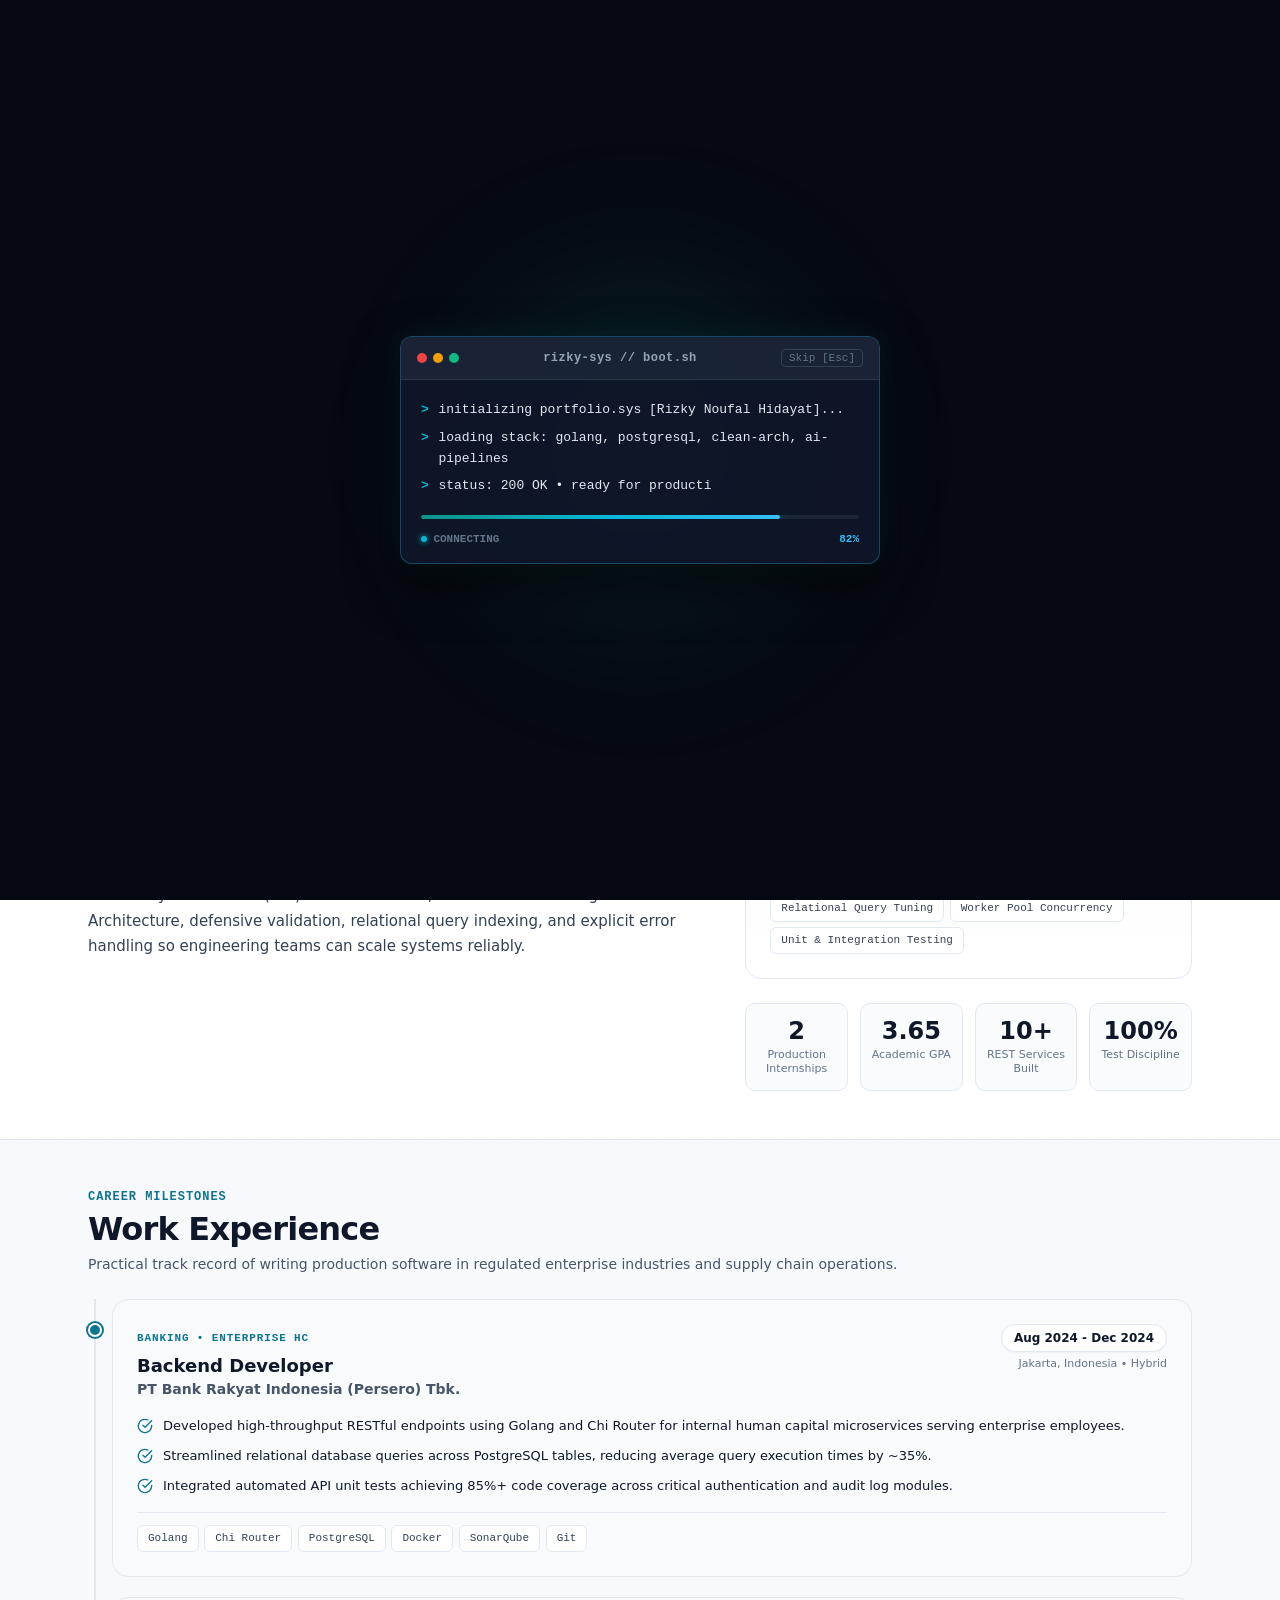
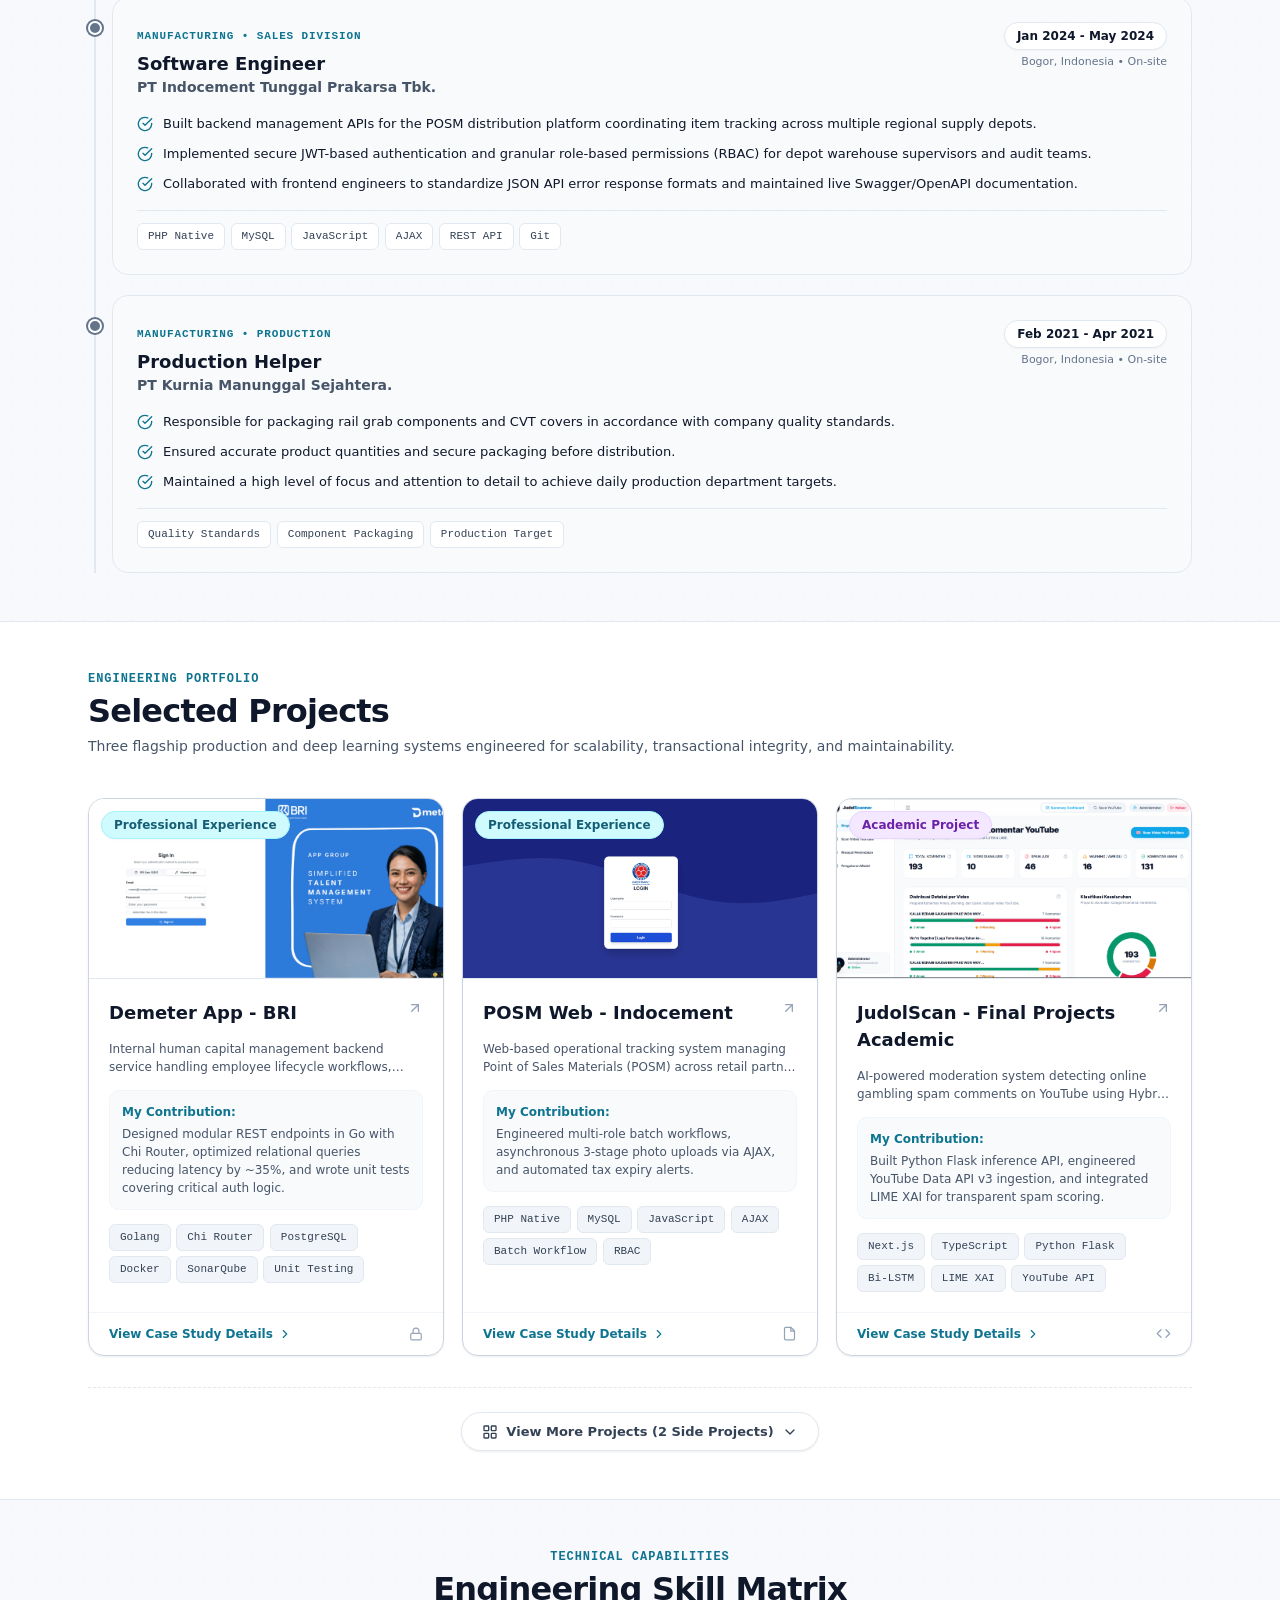
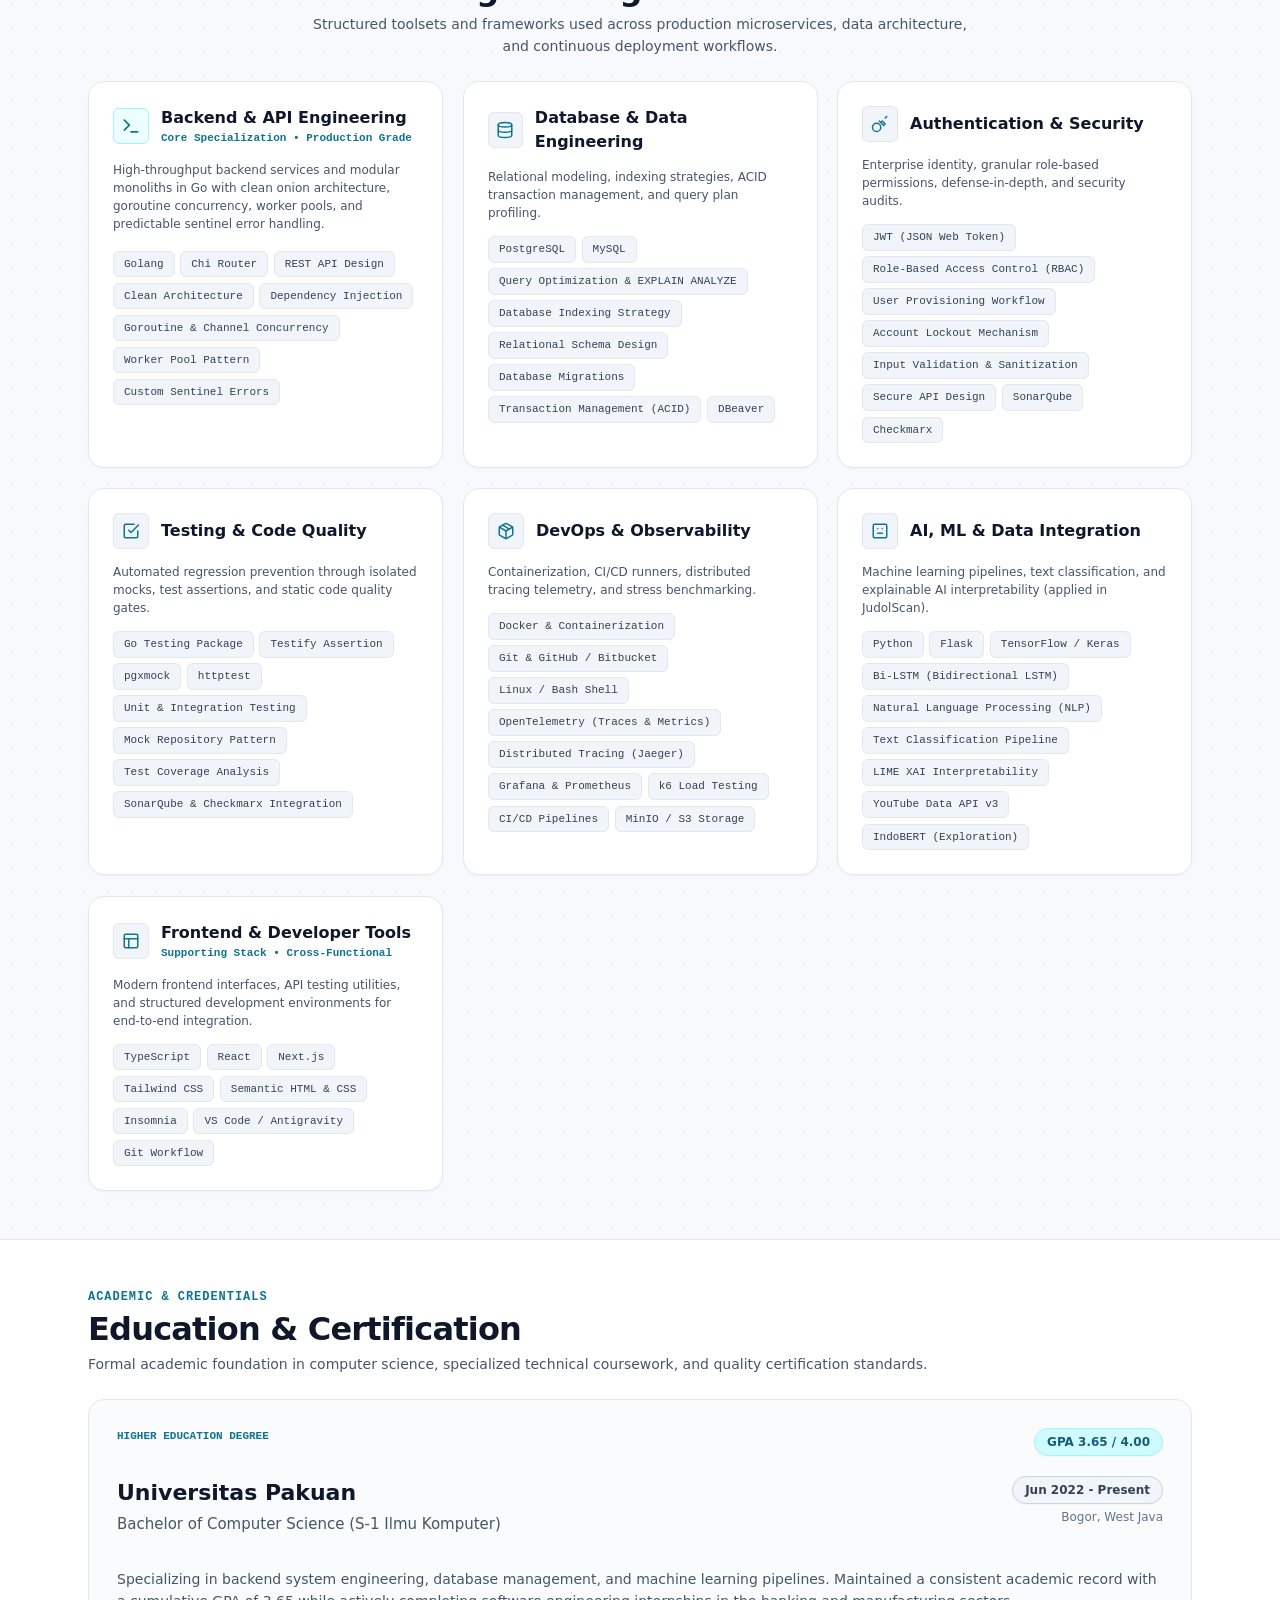
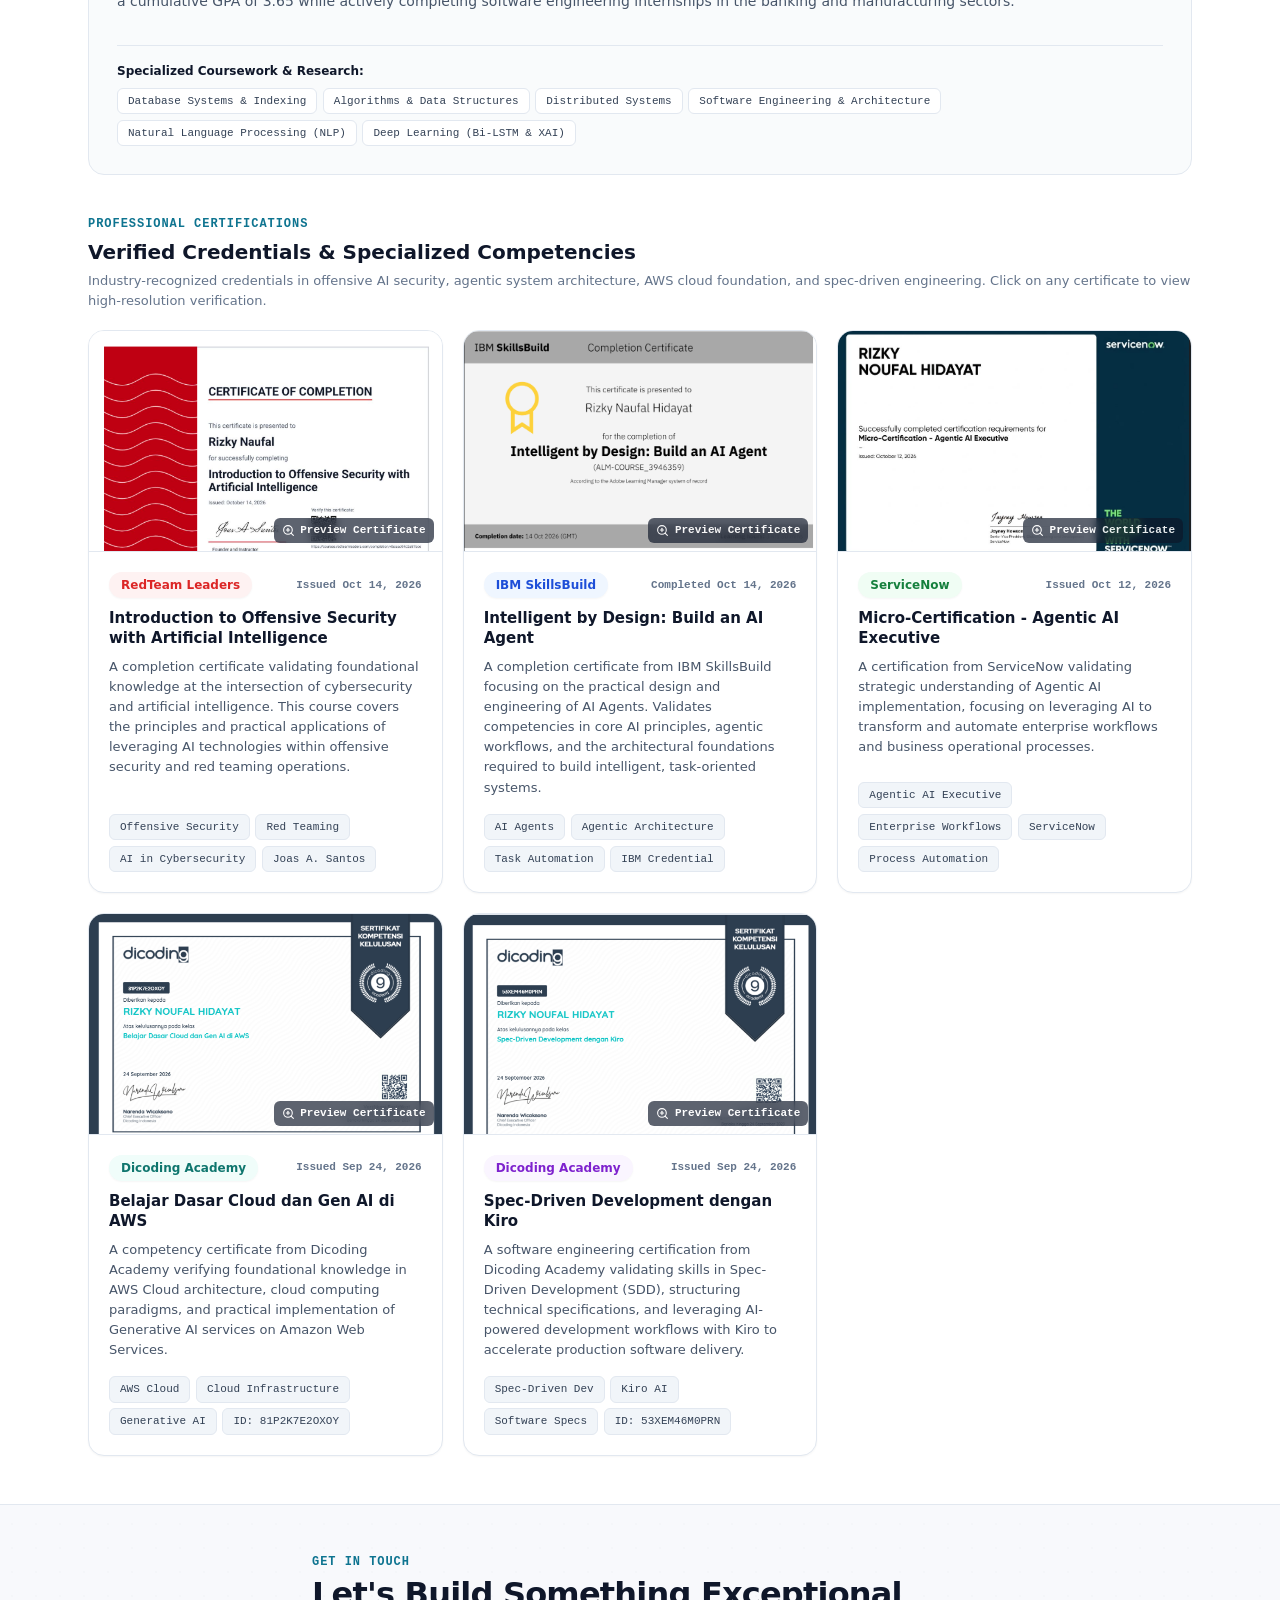
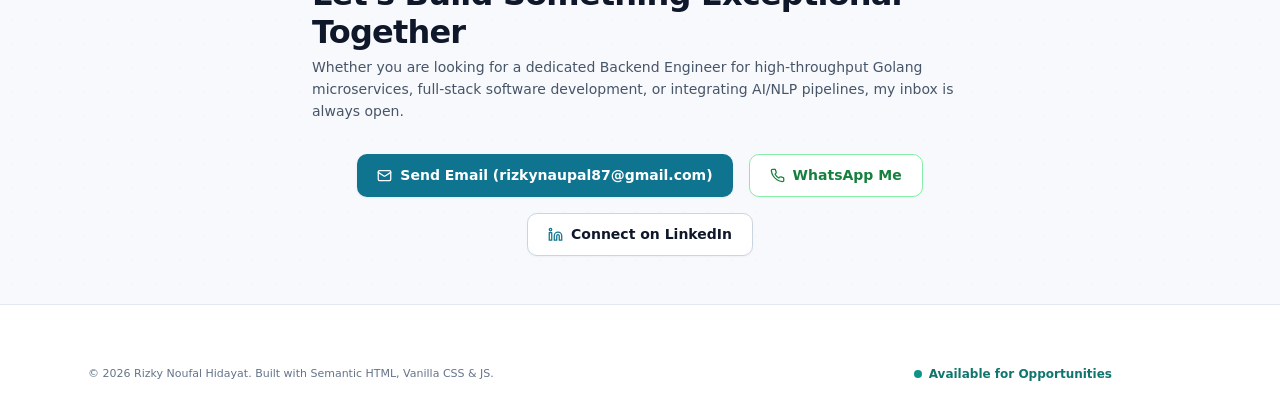
==== commit e7ee49c0: "feat: remove golang backend badge, optimize mobile cards full width, and add terminal entrance anima" ====
--- a/index.html
+++ b/index.html
@@ -12,6 +12,50 @@
 </head>
 
 <body>
+
+  <!-- ======================================================================
+       0. STATE-OF-THE-ART ENTRANCE ANIMATION (Engineering Terminal Veil)
+       ====================================================================== -->
+  <div id="entrance-overlay" class="entrance-overlay" aria-hidden="true">
+    <div class="entrance-backdrop-glow"></div>
+    <div class="entrance-container">
+      <div class="entrance-card">
+        <div class="entrance-card-header">
+          <div class="entrance-dots">
+            <span class="entrance-dot red"></span>
+            <span class="entrance-dot yellow"></span>
+            <span class="entrance-dot green"></span>
+          </div>
+          <span class="entrance-title">rizky-sys // boot.sh</span>
+          <button type="button" id="entrance-skip-btn" class="entrance-skip-btn" aria-label="Skip Intro">Skip [Esc]</button>
+        </div>
+        <div class="entrance-card-body">
+          <div class="entrance-cmd-line">
+            <span class="entrance-prompt">&gt;</span>
+            <span id="entrance-text-1" class="entrance-code-text"></span>
+          </div>
+          <div class="entrance-cmd-line">
+            <span class="entrance-prompt">&gt;</span>
+            <span id="entrance-text-2" class="entrance-code-text"></span>
+          </div>
+          <div class="entrance-cmd-line">
+            <span class="entrance-prompt">&gt;</span>
+            <span id="entrance-text-3" class="entrance-code-text"></span>
+          </div>
+          <div class="entrance-progress-track">
+            <div id="entrance-progress-fill" class="entrance-progress-fill"></div>
+          </div>
+          <div class="entrance-footer-row">
+            <span class="entrance-status-pill">
+              <span class="entrance-status-dot"></span>
+              <span id="entrance-status-label">INITIALIZING</span>
+            </span>
+            <span id="entrance-percent-text" class="entrance-percent-text">0%</span>
+          </div>
+        </div>
+      </div>
+    </div>
+  </div>
 
   <!-- ======================================================================
        1. NAVBAR
@@ -193,8 +237,6 @@
               <span class="dot dot-green"></span>
             </div>
             <div class="window-tab">developer.go</div>
-            <div style="font-family: var(--font-mono); font-size: 0.6875rem; color: #0d9488; font-weight: 700;">GOLANG
-              BACKEND</div>
           </div>
 
           <div class="code-editor">
--- a/css/components.css
+++ b/css/components.css
@@ -1253,9 +1253,19 @@
 }
 
 /* --------------------------------------------------------------------------
-   12. MOBILE RESPONSIVE ENHANCEMENTS
+   12. MOBILE RESPONSIVE ENHANCEMENTS (FULL-WIDTH EDGE-TO-EDGE CARDS)
    -------------------------------------------------------------------------- */
 @media (max-width: 640px) {
+  /* Container side padding maximized for screen space */
+  .container {
+    padding-left: 0.75rem !important;
+    padding-right: 0.75rem !important;
+  }
+
+  .py-section {
+    padding: 2.75rem 0 !important;
+  }
+
   .hero-buttons {
     display: flex;
     flex-wrap: wrap;
@@ -1286,18 +1296,35 @@
   }
 
   .hero-name {
-    font-size: 2.125rem;
+    font-size: 2rem;
     word-break: break-word;
   }
 
+  .hero-grid {
+    gap: 1.5rem !important;
+  }
+
+  /* All cards full-width edge-to-edge */
+  .code-card,
+  .project-card,
+  .timeline-card,
+  .skill-card,
+  .education-card,
+  .cert-card {
+    width: 100% !important;
+    border-radius: 12px !important;
+    box-sizing: border-box !important;
+  }
+
+  /* Hero Code Card */
   .code-card {
-    padding: 0.75rem;
-    margin-top: 0.5rem;
+    padding: 0.625rem 0.5rem !important;
+    margin-top: 0.25rem !important;
   }
 
   .code-editor {
-    padding: 0.65rem 0.65rem;
-    font-size: 0.6875rem;
+    padding: 0.6rem 0.5rem !important;
+    font-size: 0.6875rem !important;
     line-height: 1.55;
     -webkit-overflow-scrolling: touch;
   }
@@ -1307,10 +1334,10 @@
   }
 
   .line-num {
-    width: 1.75rem !important;
-    min-width: 1.75rem !important;
-    max-width: 1.75rem !important;
-    padding-right: 0.65rem !important;
+    width: 1.6rem !important;
+    min-width: 1.6rem !important;
+    max-width: 1.6rem !important;
+    padding-right: 0.5rem !important;
     padding-left: 0 !important;
     font-size: 0.65rem;
   }
@@ -1321,8 +1348,103 @@
   }
 
   .connect-bar {
-    gap: 0.5rem;
+    gap: 0.4rem;
     font-size: 0.6875rem;
+    flex-wrap: wrap;
+  }
+
+  /* Work Experience Timeline - tightly aligned for mobile */
+  .timeline-list {
+    padding-left: 1.15rem !important;
+    gap: 1rem !important;
+  }
+
+  .timeline-list::before {
+    left: 4px !important;
+  }
+
+  .timeline-marker {
+    left: -20px !important;
+    top: 1.25rem !important;
+    width: 11px !important;
+    height: 11px !important;
+  }
+
+  .timeline-card {
+    padding: 1rem 0.85rem !important;
+    gap: 0.75rem !important;
+  }
+
+  .timeline-bullets {
+    gap: 0.5rem !important;
+  }
+
+  .timeline-bullet {
+    gap: 0.45rem !important;
+    font-size: 0.8125rem !important;
+    line-height: 1.5 !important;
+  }
+
+  /* Project Cards - full width with comfortable padding */
+  .projects-grid {
+    gap: 1.15rem !important;
+  }
+
+  .card-preview {
+    height: 165px !important;
+    padding: 0.75rem !important;
+  }
+
+  .card-body {
+    padding: 1rem 0.85rem !important;
+  }
+
+  .contribution-box {
+    padding: 0.65rem 0.75rem !important;
+    margin: 0.65rem 0 !important;
+  }
+
+  .card-footer {
+    padding: 0.75rem 0.85rem !important;
+  }
+
+  /* Skill Matrix Cards */
+  .skill-matrix-grid {
+    grid-template-columns: 1fr !important;
+    gap: 0.85rem !important;
+  }
+
+  .skill-card {
+    padding: 1rem 0.85rem !important;
+  }
+
+  /* Education & Certifications */
+  .education-card {
+    padding: 1.15rem 0.85rem !important;
+  }
+
+  .cert-grid {
+    grid-template-columns: 1fr !important;
+    gap: 1rem !important;
+  }
+
+  .cert-preview {
+    height: 180px !important;
+  }
+
+  .cert-body {
+    padding: 1rem 0.85rem !important;
+  }
+
+  /* Stats Grid */
+  .stats-grid {
+    grid-template-columns: repeat(2, 1fr) !important;
+    gap: 0.5rem !important;
+    margin-top: 1rem !important;
+  }
+
+  .stat-box {
+    padding: 0.75rem 0.5rem !important;
   }
 }
 
@@ -1726,3 +1848,195 @@
   margin-top: auto;
 }
 
+/* --------------------------------------------------------------------------
+   16. ENTRANCE INTRO ANIMATION (Engineering Terminal Veil)
+   -------------------------------------------------------------------------- */
+.entrance-overlay {
+  position: fixed;
+  inset: 0;
+  z-index: 99999;
+  background-color: #060911;
+  display: flex;
+  align-items: center;
+  justify-content: center;
+  padding: 1.25rem;
+  transition: transform 0.65s cubic-bezier(0.16, 1, 0.3, 1), opacity 0.5s ease;
+  will-change: transform, opacity;
+  overflow: hidden;
+}
+
+.entrance-overlay.dismissed {
+  transform: translateY(-100%);
+  opacity: 0;
+  pointer-events: none;
+}
+
+.entrance-backdrop-glow {
+  position: absolute;
+  width: 520px;
+  height: 520px;
+  background: radial-gradient(circle, rgba(14, 165, 233, 0.15) 0%, rgba(13, 148, 136, 0.08) 40%, transparent 70%);
+  top: 50%;
+  left: 50%;
+  transform: translate(-50%, -50%);
+  filter: blur(50px);
+  pointer-events: none;
+}
+
+.entrance-container {
+  position: relative;
+  width: 100%;
+  max-width: 480px;
+  z-index: 2;
+}
+
+.entrance-card {
+  background: rgba(15, 23, 42, 0.88);
+  border: 1px solid rgba(56, 189, 248, 0.3);
+  border-radius: 12px;
+  backdrop-filter: blur(16px);
+  -webkit-backdrop-filter: blur(16px);
+  box-shadow: 0 20px 50px rgba(0, 0, 0, 0.6), 0 0 30px rgba(13, 148, 136, 0.15);
+  overflow: hidden;
+  animation: entranceCardPop 0.4s cubic-bezier(0.16, 1, 0.3, 1);
+}
+
+@keyframes entranceCardPop {
+  from {
+    opacity: 0;
+    transform: scale(0.96) translateY(12px);
+  }
+  to {
+    opacity: 1;
+    transform: scale(1) translateY(0);
+  }
+}
+
+.entrance-card-header {
+  display: flex;
+  align-items: center;
+  justify-content: space-between;
+  padding: 0.75rem 1rem;
+  background: rgba(30, 41, 59, 0.75);
+  border-bottom: 1px solid rgba(51, 65, 85, 0.6);
+}
+
+.entrance-dots {
+  display: flex;
+  gap: 6px;
+}
+
+.entrance-dot {
+  width: 10px;
+  height: 10px;
+  border-radius: 50%;
+}
+.entrance-dot.red { background-color: #ef4444; }
+.entrance-dot.yellow { background-color: #f59e0b; }
+.entrance-dot.green { background-color: #10b981; }
+
+.entrance-title {
+  font-family: var(--font-mono);
+  font-size: 0.75rem;
+  color: #94a3b8;
+  font-weight: 600;
+  letter-spacing: 0.04em;
+}
+
+.entrance-skip-btn {
+  font-family: var(--font-mono);
+  font-size: 0.6875rem;
+  color: #64748b;
+  background: transparent;
+  border: 1px solid #334155;
+  border-radius: 4px;
+  padding: 2px 7px;
+  cursor: pointer;
+  transition: all 0.2s ease;
+}
+.entrance-skip-btn:hover {
+  color: #38bdf8;
+  border-color: #0284c7;
+  background: rgba(56, 189, 248, 0.1);
+}
+
+.entrance-card-body {
+  padding: 1.25rem 1.25rem 1rem;
+  font-family: var(--font-mono);
+  color: #f1f5f9;
+}
+
+.entrance-cmd-line {
+  display: flex;
+  gap: 0.6rem;
+  font-size: 0.8125rem;
+  line-height: 1.6;
+  min-height: 1.45rem;
+  margin-bottom: 0.35rem;
+}
+
+.entrance-prompt {
+  color: #06b6d4;
+  font-weight: 700;
+  user-select: none;
+}
+
+.entrance-code-text {
+  color: #e2e8f0;
+  word-break: break-word;
+}
+
+.entrance-progress-track {
+  width: 100%;
+  height: 4px;
+  background: rgba(30, 41, 59, 0.85);
+  border-radius: 9999px;
+  margin-top: 1rem;
+  margin-bottom: 0.75rem;
+  overflow: hidden;
+}
+
+.entrance-progress-fill {
+  height: 100%;
+  width: 0%;
+  background: linear-gradient(90deg, #0d9488, #06b6d4, #38bdf8);
+  border-radius: 9999px;
+  box-shadow: 0 0 10px rgba(6, 182, 212, 0.7);
+  transition: width 0.08s linear;
+}
+
+.entrance-footer-row {
+  display: flex;
+  align-items: center;
+  justify-content: space-between;
+  font-size: 0.6875rem;
+  color: #64748b;
+  font-weight: 600;
+}
+
+.entrance-status-pill {
+  display: flex;
+  align-items: center;
+  gap: 0.4rem;
+}
+
+.entrance-status-dot {
+  width: 6px;
+  height: 6px;
+  border-radius: 50%;
+  background: #06b6d4;
+  box-shadow: 0 0 6px #06b6d4;
+  animation: entrancePulse 1.2s infinite ease-in-out;
+}
+
+@keyframes entrancePulse {
+  0%, 100% { opacity: 1; transform: scale(1); }
+  50% { opacity: 0.4; transform: scale(0.85); }
+}
+
+.entrance-percent-text {
+  font-family: var(--font-mono);
+  color: #38bdf8;
+  font-weight: 700;
+}
+
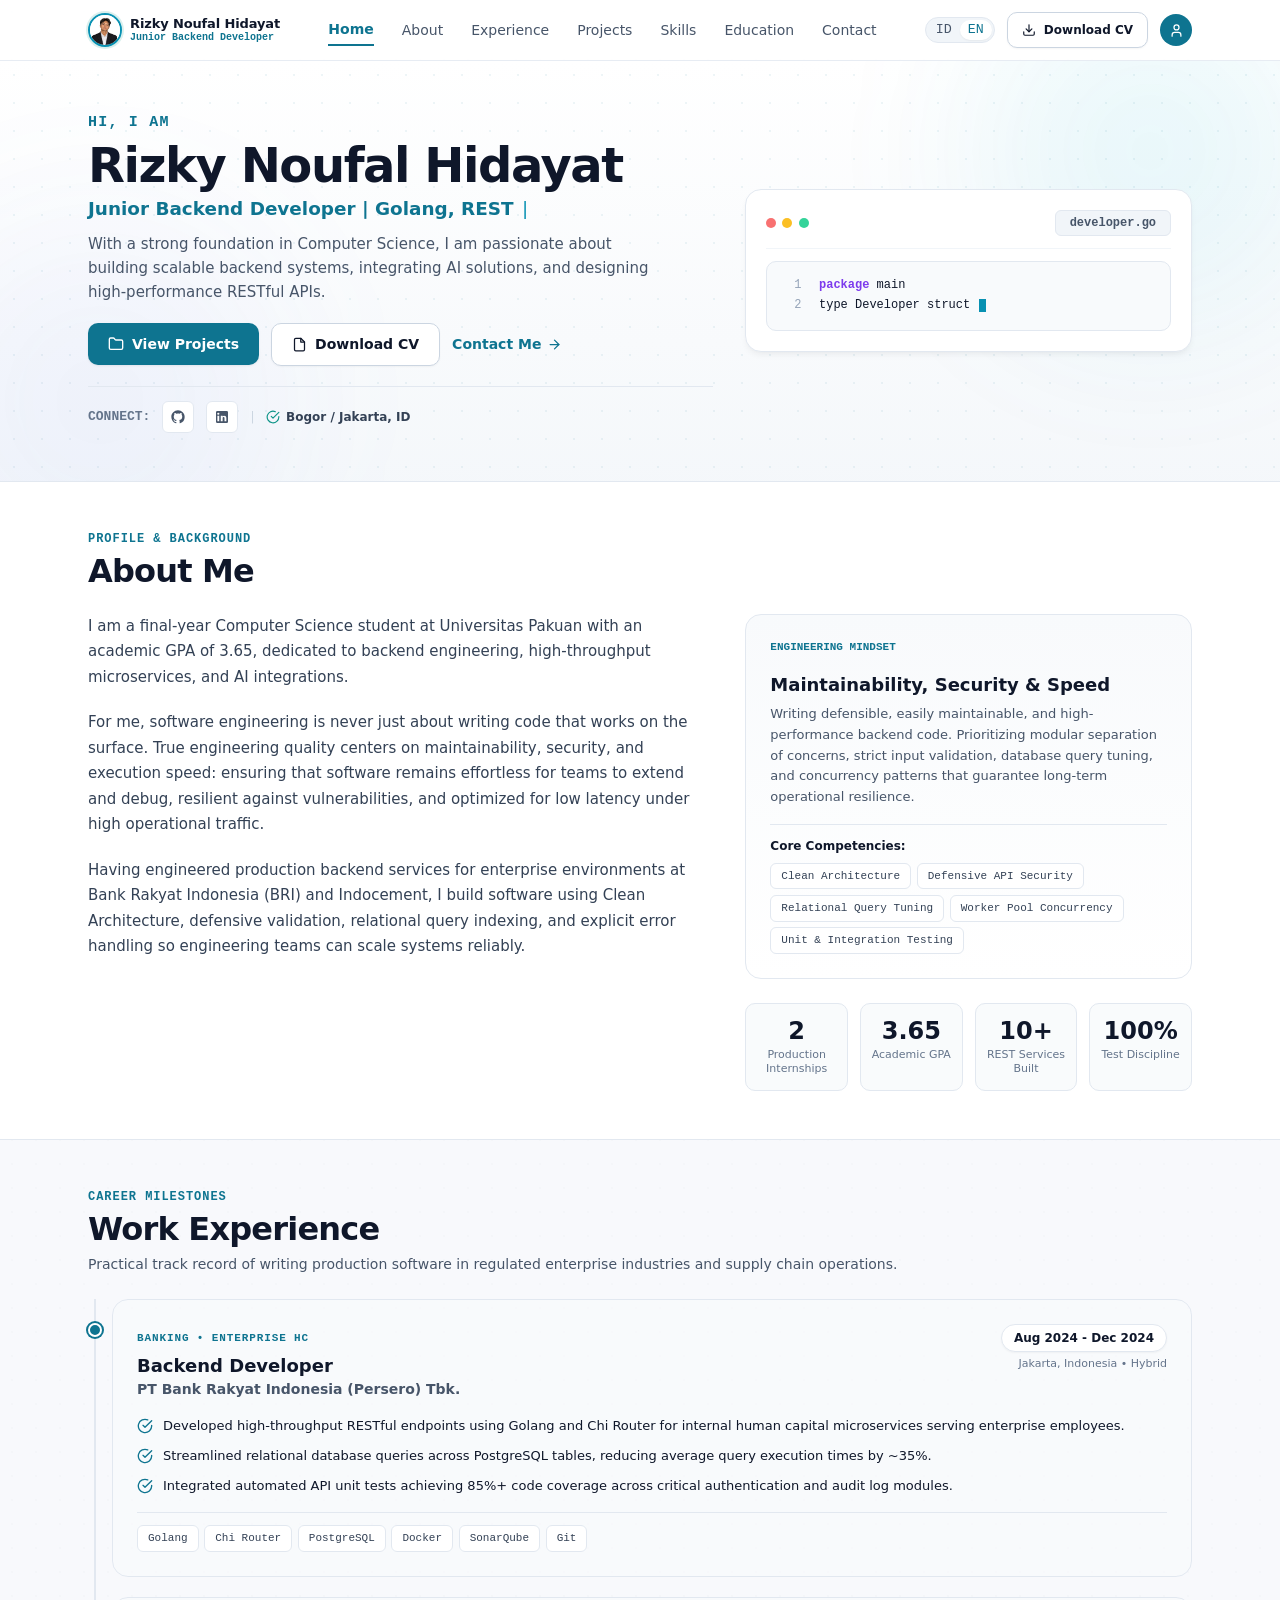
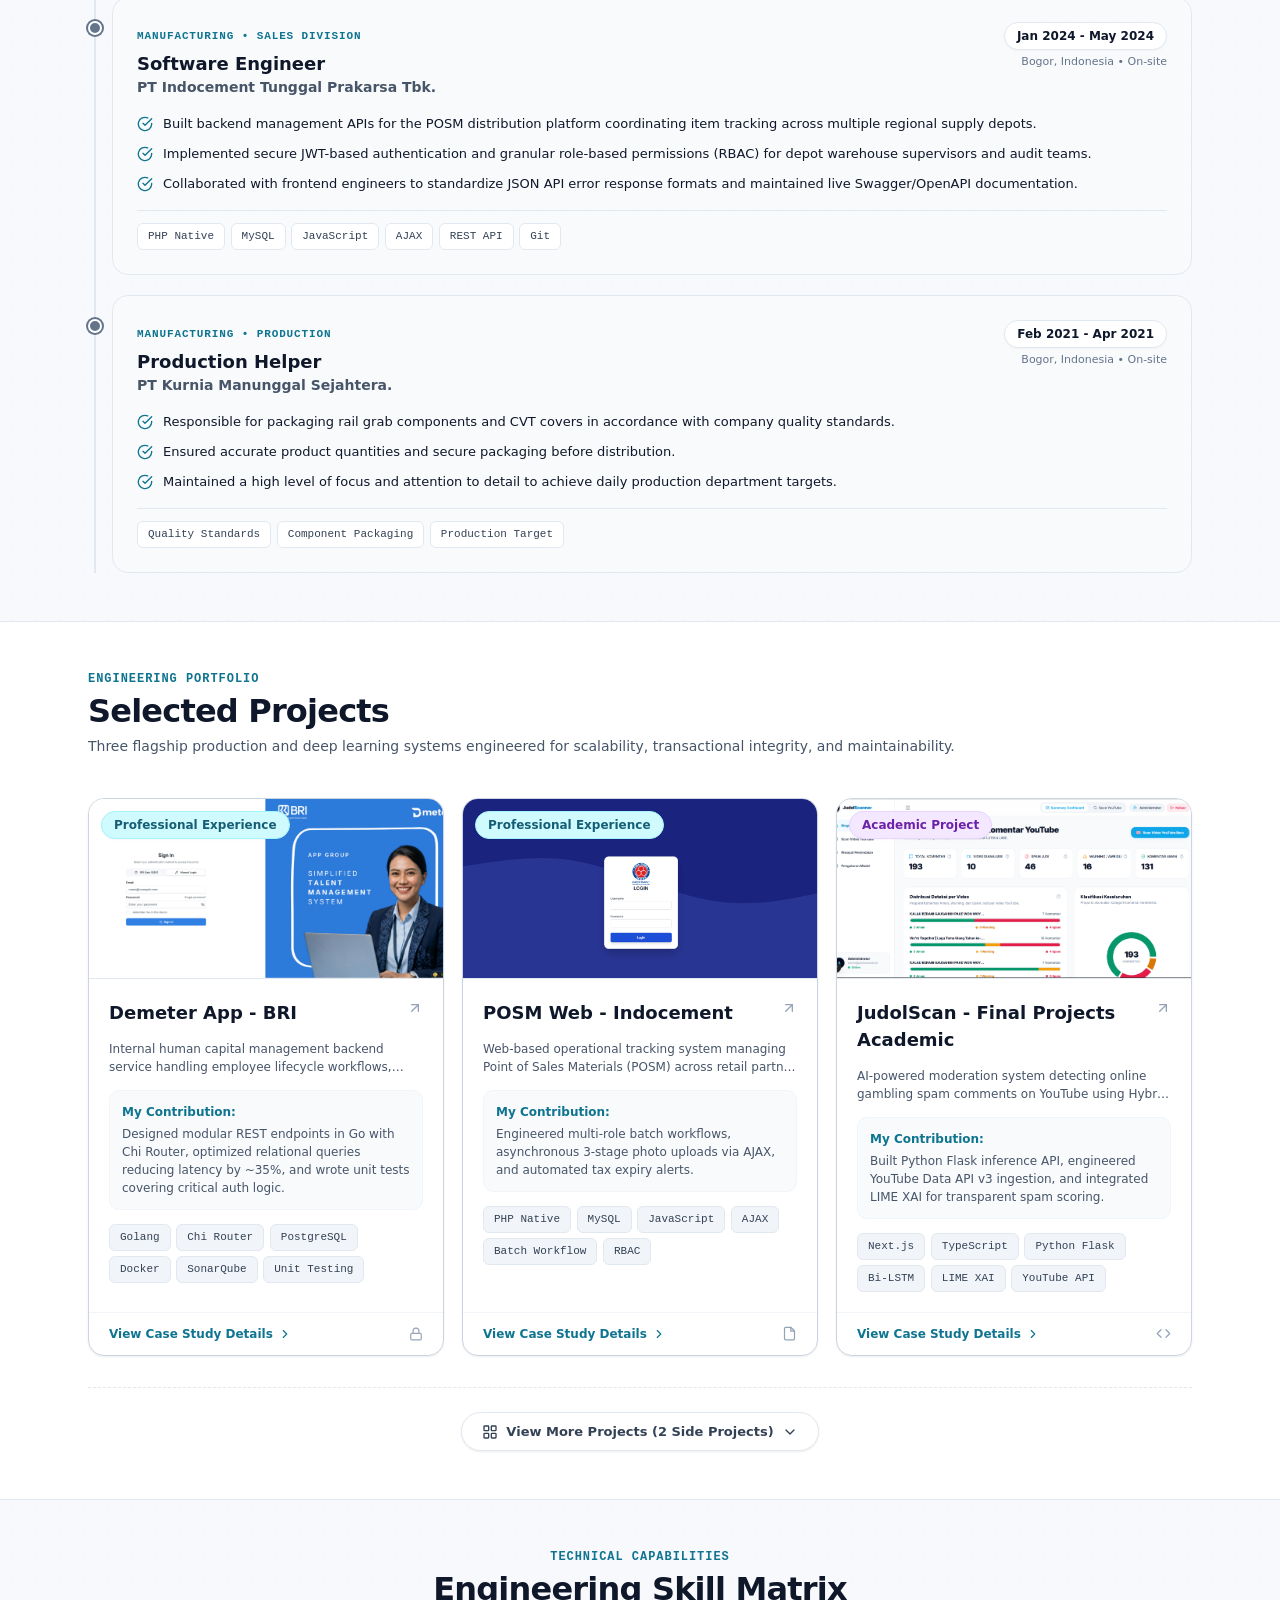
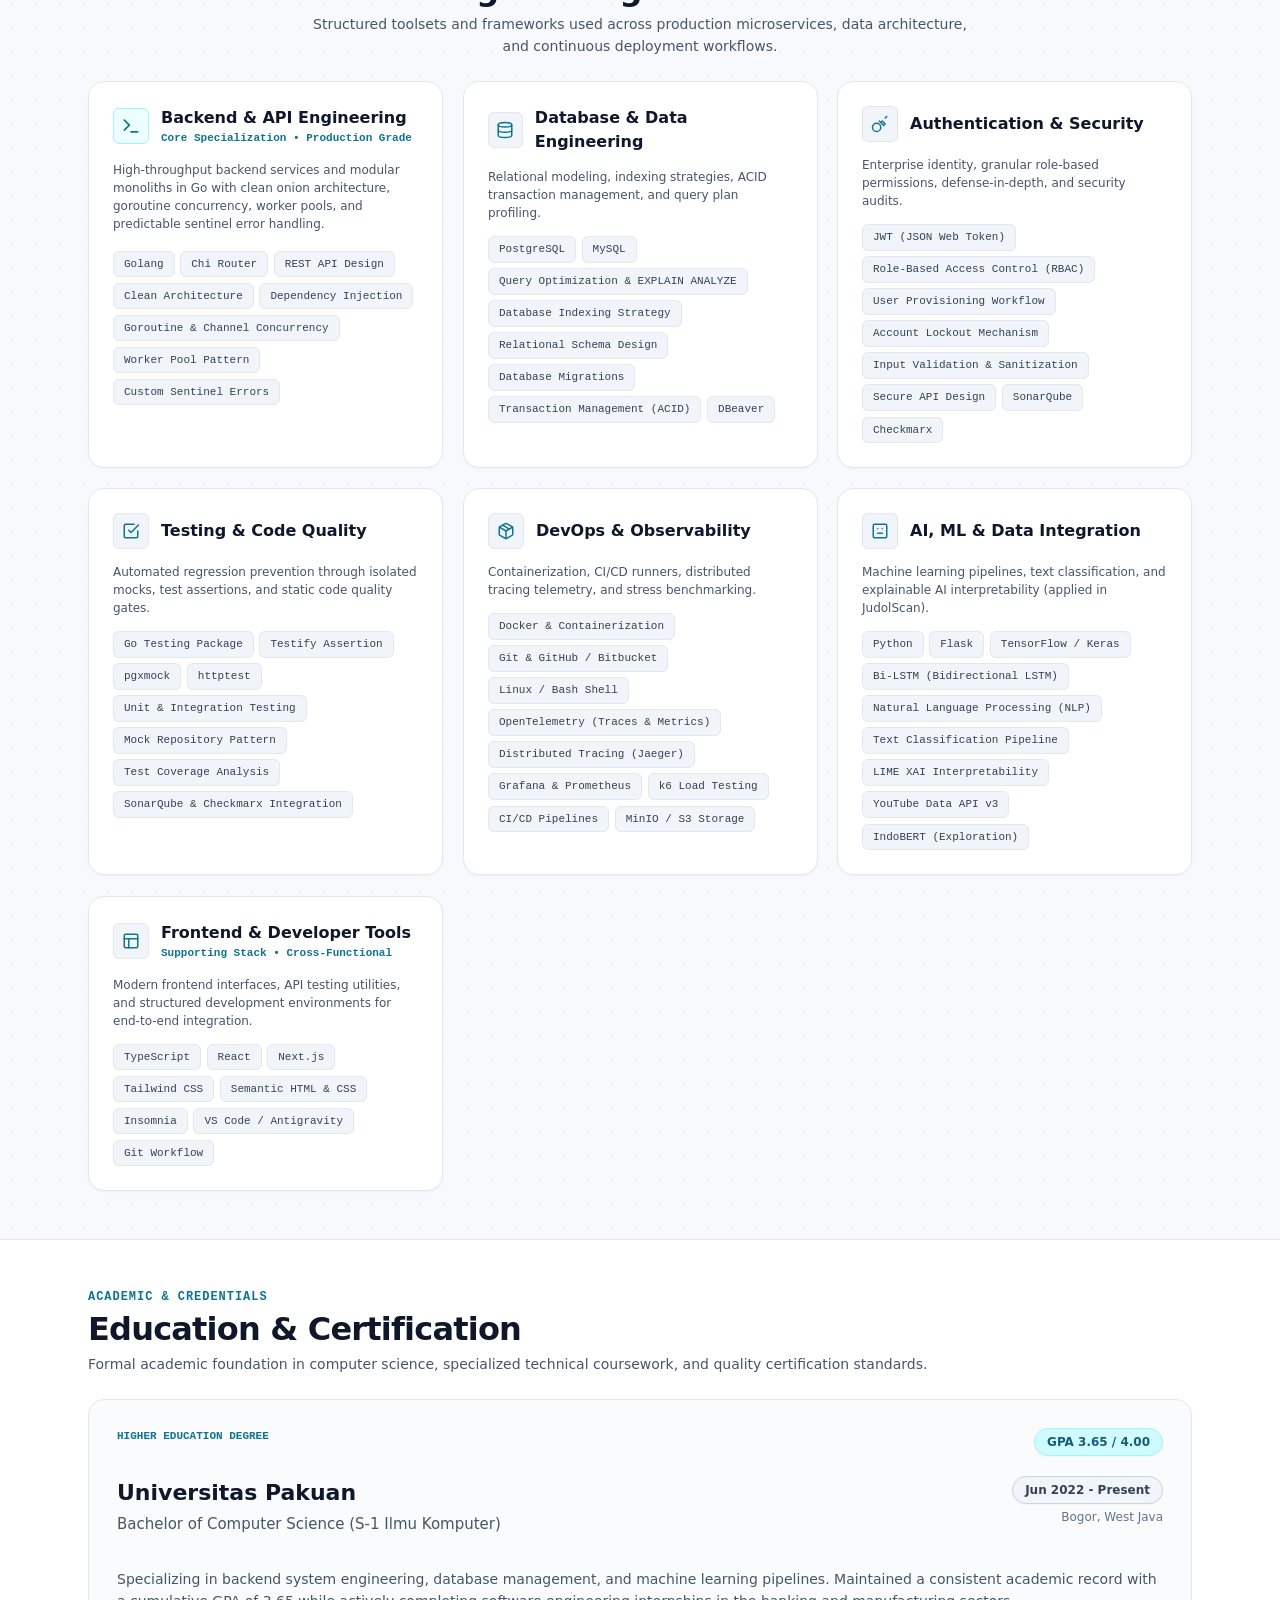
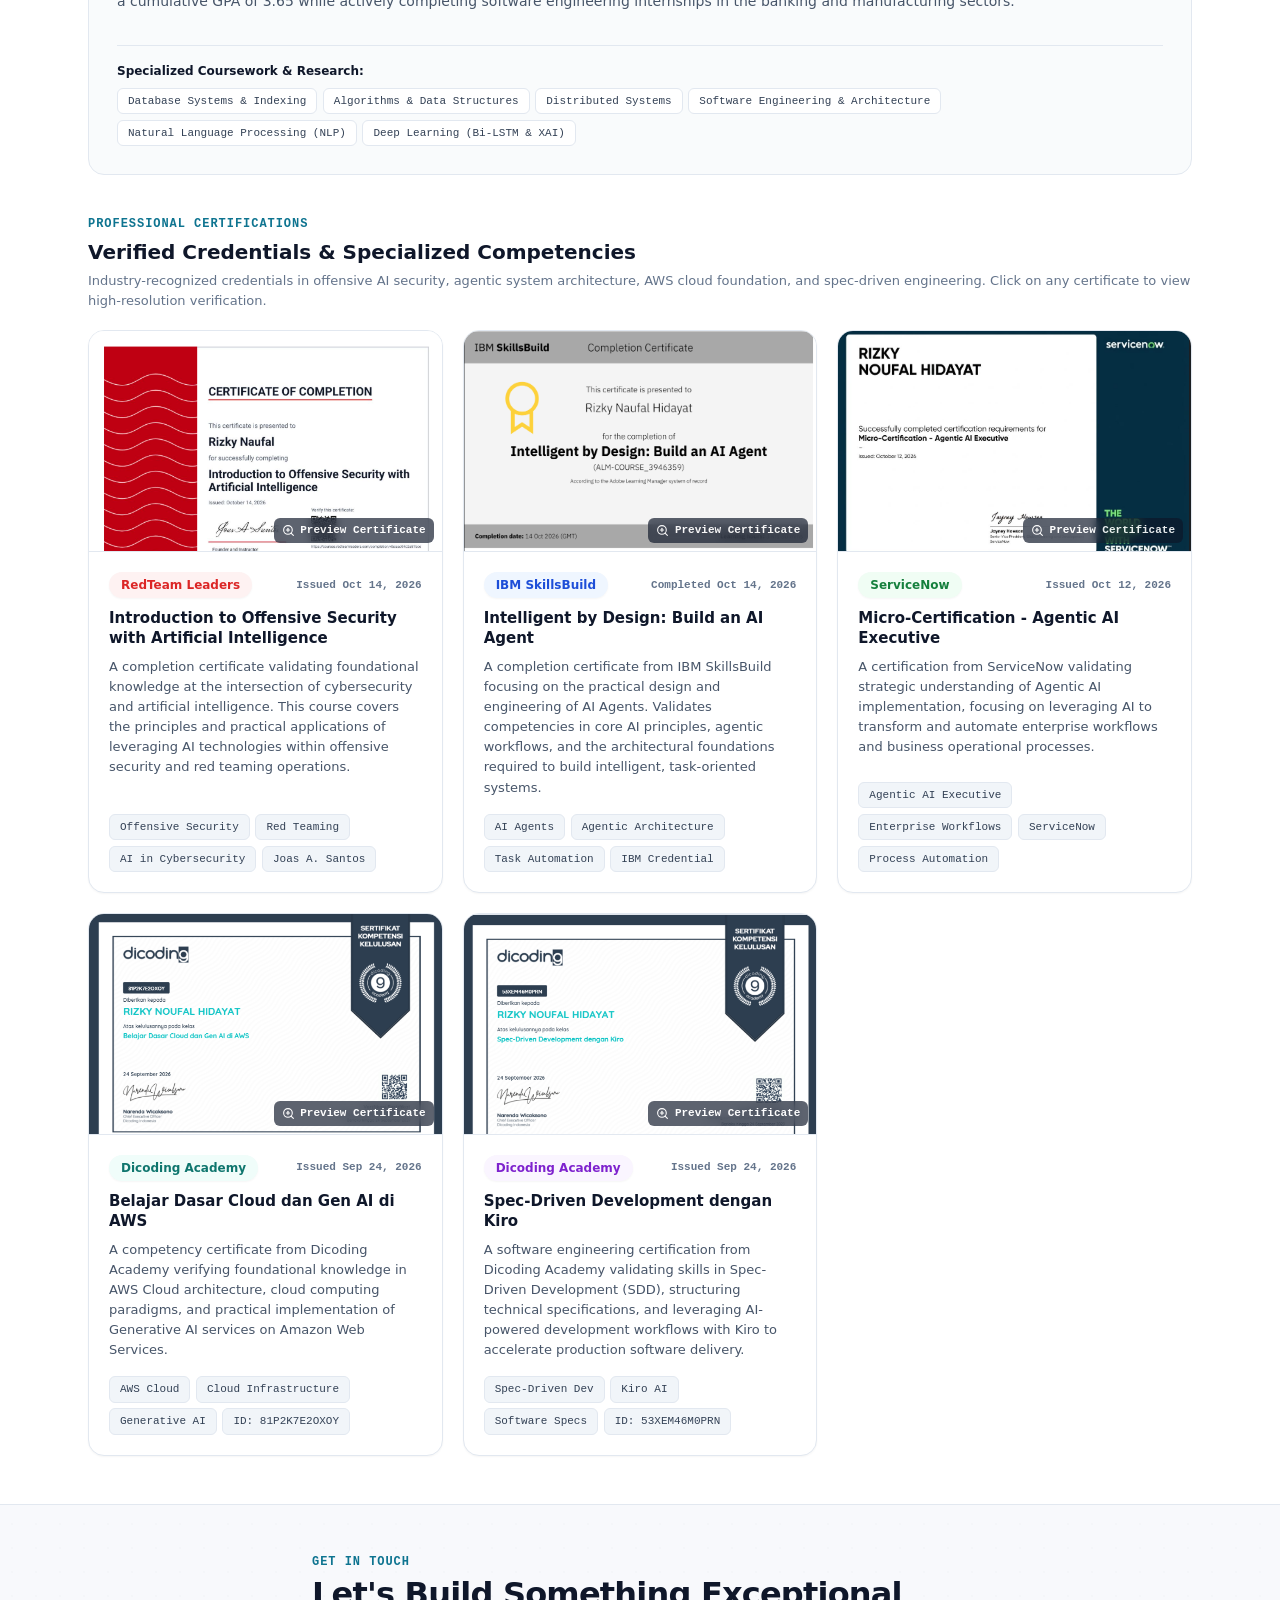
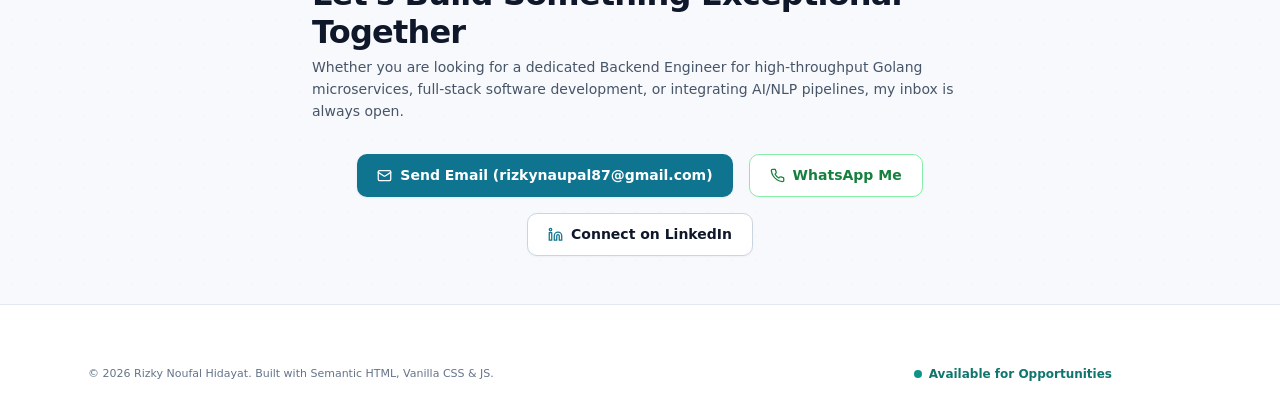
==== commit 42f04e4f: "feat: replace preloader overlay with choreographed hero entrance animation" ====
--- a/index.html
+++ b/index.html
@@ -12,50 +12,6 @@
 </head>
 
 <body>
-
-  <!-- ======================================================================
-       0. STATE-OF-THE-ART ENTRANCE ANIMATION (Engineering Terminal Veil)
-       ====================================================================== -->
-  <div id="entrance-overlay" class="entrance-overlay" aria-hidden="true">
-    <div class="entrance-backdrop-glow"></div>
-    <div class="entrance-container">
-      <div class="entrance-card">
-        <div class="entrance-card-header">
-          <div class="entrance-dots">
-            <span class="entrance-dot red"></span>
-            <span class="entrance-dot yellow"></span>
-            <span class="entrance-dot green"></span>
-          </div>
-          <span class="entrance-title">rizky-sys // boot.sh</span>
-          <button type="button" id="entrance-skip-btn" class="entrance-skip-btn" aria-label="Skip Intro">Skip [Esc]</button>
-        </div>
-        <div class="entrance-card-body">
-          <div class="entrance-cmd-line">
-            <span class="entrance-prompt">&gt;</span>
-            <span id="entrance-text-1" class="entrance-code-text"></span>
-          </div>
-          <div class="entrance-cmd-line">
-            <span class="entrance-prompt">&gt;</span>
-            <span id="entrance-text-2" class="entrance-code-text"></span>
-          </div>
-          <div class="entrance-cmd-line">
-            <span class="entrance-prompt">&gt;</span>
-            <span id="entrance-text-3" class="entrance-code-text"></span>
-          </div>
-          <div class="entrance-progress-track">
-            <div id="entrance-progress-fill" class="entrance-progress-fill"></div>
-          </div>
-          <div class="entrance-footer-row">
-            <span class="entrance-status-pill">
-              <span class="entrance-status-dot"></span>
-              <span id="entrance-status-label">INITIALIZING</span>
-            </span>
-            <span id="entrance-percent-text" class="entrance-percent-text">0%</span>
-          </div>
-        </div>
-      </div>
-    </div>
-  </div>
 
   <!-- ======================================================================
        1. NAVBAR
--- a/css/components.css
+++ b/css/components.css
@@ -1849,194 +1849,106 @@
 }
 
 /* --------------------------------------------------------------------------
-   16. ENTRANCE INTRO ANIMATION (Engineering Terminal Veil)
+   16. HERO DIRECT CHOREOGRAPHED ENTRANCE ANIMATIONS (Staggered Motion Cascade)
    -------------------------------------------------------------------------- */
-.entrance-overlay {
-  position: fixed;
-  inset: 0;
-  z-index: 99999;
-  background-color: #060911;
-  display: flex;
-  align-items: center;
-  justify-content: center;
-  padding: 1.25rem;
-  transition: transform 0.65s cubic-bezier(0.16, 1, 0.3, 1), opacity 0.5s ease;
-  will-change: transform, opacity;
-  overflow: hidden;
-}
-
-.entrance-overlay.dismissed {
-  transform: translateY(-100%);
-  opacity: 0;
-  pointer-events: none;
-}
-
-.entrance-backdrop-glow {
-  position: absolute;
-  width: 520px;
-  height: 520px;
-  background: radial-gradient(circle, rgba(14, 165, 233, 0.15) 0%, rgba(13, 148, 136, 0.08) 40%, transparent 70%);
-  top: 50%;
-  left: 50%;
-  transform: translate(-50%, -50%);
-  filter: blur(50px);
-  pointer-events: none;
-}
-
-.entrance-container {
-  position: relative;
-  width: 100%;
-  max-width: 480px;
-  z-index: 2;
-}
-
-.entrance-card {
-  background: rgba(15, 23, 42, 0.88);
-  border: 1px solid rgba(56, 189, 248, 0.3);
-  border-radius: 12px;
-  backdrop-filter: blur(16px);
-  -webkit-backdrop-filter: blur(16px);
-  box-shadow: 0 20px 50px rgba(0, 0, 0, 0.6), 0 0 30px rgba(13, 148, 136, 0.15);
-  overflow: hidden;
-  animation: entranceCardPop 0.4s cubic-bezier(0.16, 1, 0.3, 1);
-}
-
-@keyframes entranceCardPop {
+@keyframes heroFadeDown {
   from {
     opacity: 0;
-    transform: scale(0.96) translateY(12px);
+    transform: translateY(-16px);
   }
   to {
     opacity: 1;
-    transform: scale(1) translateY(0);
-  }
-}
-
-.entrance-card-header {
-  display: flex;
-  align-items: center;
-  justify-content: space-between;
-  padding: 0.75rem 1rem;
-  background: rgba(30, 41, 59, 0.75);
-  border-bottom: 1px solid rgba(51, 65, 85, 0.6);
-}
-
-.entrance-dots {
-  display: flex;
-  gap: 6px;
-}
-
-.entrance-dot {
-  width: 10px;
-  height: 10px;
-  border-radius: 50%;
-}
-.entrance-dot.red { background-color: #ef4444; }
-.entrance-dot.yellow { background-color: #f59e0b; }
-.entrance-dot.green { background-color: #10b981; }
-
-.entrance-title {
-  font-family: var(--font-mono);
-  font-size: 0.75rem;
-  color: #94a3b8;
-  font-weight: 600;
-  letter-spacing: 0.04em;
-}
-
-.entrance-skip-btn {
-  font-family: var(--font-mono);
-  font-size: 0.6875rem;
-  color: #64748b;
-  background: transparent;
-  border: 1px solid #334155;
-  border-radius: 4px;
-  padding: 2px 7px;
-  cursor: pointer;
-  transition: all 0.2s ease;
-}
-.entrance-skip-btn:hover {
-  color: #38bdf8;
-  border-color: #0284c7;
-  background: rgba(56, 189, 248, 0.1);
-}
-
-.entrance-card-body {
-  padding: 1.25rem 1.25rem 1rem;
-  font-family: var(--font-mono);
-  color: #f1f5f9;
-}
-
-.entrance-cmd-line {
-  display: flex;
-  gap: 0.6rem;
-  font-size: 0.8125rem;
-  line-height: 1.6;
-  min-height: 1.45rem;
-  margin-bottom: 0.35rem;
-}
-
-.entrance-prompt {
-  color: #06b6d4;
-  font-weight: 700;
-  user-select: none;
-}
-
-.entrance-code-text {
-  color: #e2e8f0;
-  word-break: break-word;
-}
-
-.entrance-progress-track {
-  width: 100%;
-  height: 4px;
-  background: rgba(30, 41, 59, 0.85);
-  border-radius: 9999px;
-  margin-top: 1rem;
-  margin-bottom: 0.75rem;
-  overflow: hidden;
-}
-
-.entrance-progress-fill {
-  height: 100%;
-  width: 0%;
-  background: linear-gradient(90deg, #0d9488, #06b6d4, #38bdf8);
-  border-radius: 9999px;
-  box-shadow: 0 0 10px rgba(6, 182, 212, 0.7);
-  transition: width 0.08s linear;
-}
-
-.entrance-footer-row {
-  display: flex;
-  align-items: center;
-  justify-content: space-between;
-  font-size: 0.6875rem;
-  color: #64748b;
-  font-weight: 600;
-}
-
-.entrance-status-pill {
-  display: flex;
-  align-items: center;
-  gap: 0.4rem;
-}
-
-.entrance-status-dot {
-  width: 6px;
-  height: 6px;
-  border-radius: 50%;
-  background: #06b6d4;
-  box-shadow: 0 0 6px #06b6d4;
-  animation: entrancePulse 1.2s infinite ease-in-out;
-}
-
-@keyframes entrancePulse {
-  0%, 100% { opacity: 1; transform: scale(1); }
-  50% { opacity: 0.4; transform: scale(0.85); }
-}
-
-.entrance-percent-text {
-  font-family: var(--font-mono);
-  color: #38bdf8;
-  font-weight: 700;
-}
-
+    transform: translateY(0);
+  }
+}
+
+@keyframes heroFadeUp {
+  from {
+    opacity: 0;
+    transform: translateY(18px);
+  }
+  to {
+    opacity: 1;
+    transform: translateY(0);
+  }
+}
+
+@keyframes heroCardEntrance {
+  from {
+    opacity: 0;
+    transform: translateY(24px) scale(0.97);
+  }
+  to {
+    opacity: 1;
+    transform: translateY(0) scale(1);
+  }
+}
+
+@keyframes ambientGlowPulse {
+  0% {
+    opacity: 0;
+    transform: scale(0.85);
+  }
+  50% {
+    opacity: 0.8;
+  }
+  100% {
+    opacity: 0.6;
+    transform: scale(1);
+  }
+}
+
+/* Staggered Entrance Motion Applied to Main Page Elements */
+.navbar {
+  animation: heroFadeDown 0.6s cubic-bezier(0.16, 1, 0.3, 1) 0.1s both;
+}
+
+.ambient-glow {
+  animation: ambientGlowPulse 1.2s ease-out 0.05s both;
+}
+
+.hero-greeting {
+  animation: heroFadeUp 0.6s cubic-bezier(0.16, 1, 0.3, 1) 0.15s both;
+}
+
+.hero-name {
+  animation: heroFadeUp 0.7s cubic-bezier(0.16, 1, 0.3, 1) 0.25s both;
+}
+
+.hero-subtitle {
+  animation: heroFadeUp 0.7s cubic-bezier(0.16, 1, 0.3, 1) 0.35s both;
+}
+
+.hero-desc {
+  animation: heroFadeUp 0.7s cubic-bezier(0.16, 1, 0.3, 1) 0.45s both;
+}
+
+.hero-buttons {
+  animation: heroFadeUp 0.7s cubic-bezier(0.16, 1, 0.3, 1) 0.55s both;
+}
+
+.connect-bar {
+  animation: heroFadeUp 0.7s cubic-bezier(0.16, 1, 0.3, 1) 0.65s both;
+}
+
+.code-card {
+  animation: heroCardEntrance 0.85s cubic-bezier(0.16, 1, 0.3, 1) 0.3s both;
+}
+
+/* Accessibility: respects reduced motion preferences */
+@media (prefers-reduced-motion: reduce) {
+  .navbar,
+  .ambient-glow,
+  .hero-greeting,
+  .hero-name,
+  .hero-subtitle,
+  .hero-desc,
+  .hero-buttons,
+  .connect-bar,
+  .code-card {
+    animation: none !important;
+    opacity: 1 !important;
+    transform: none !important;
+  }
+}
+
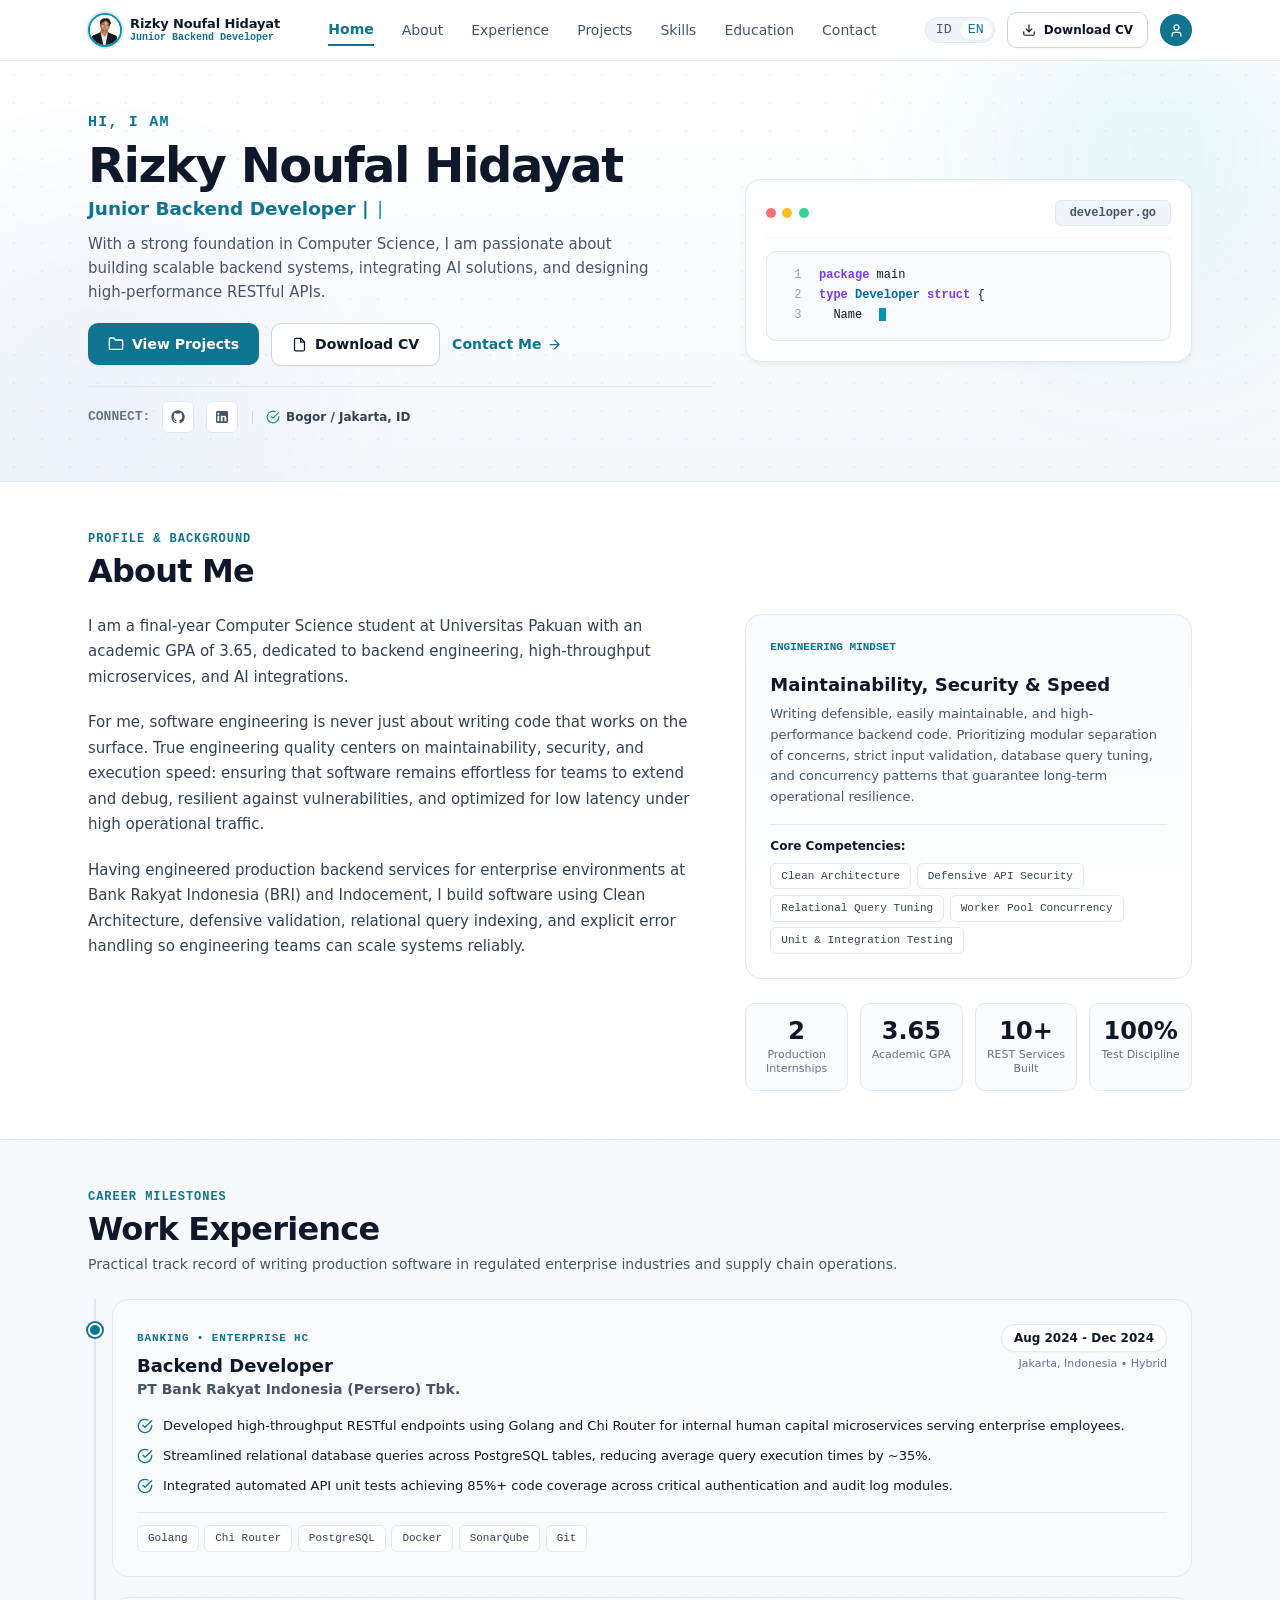
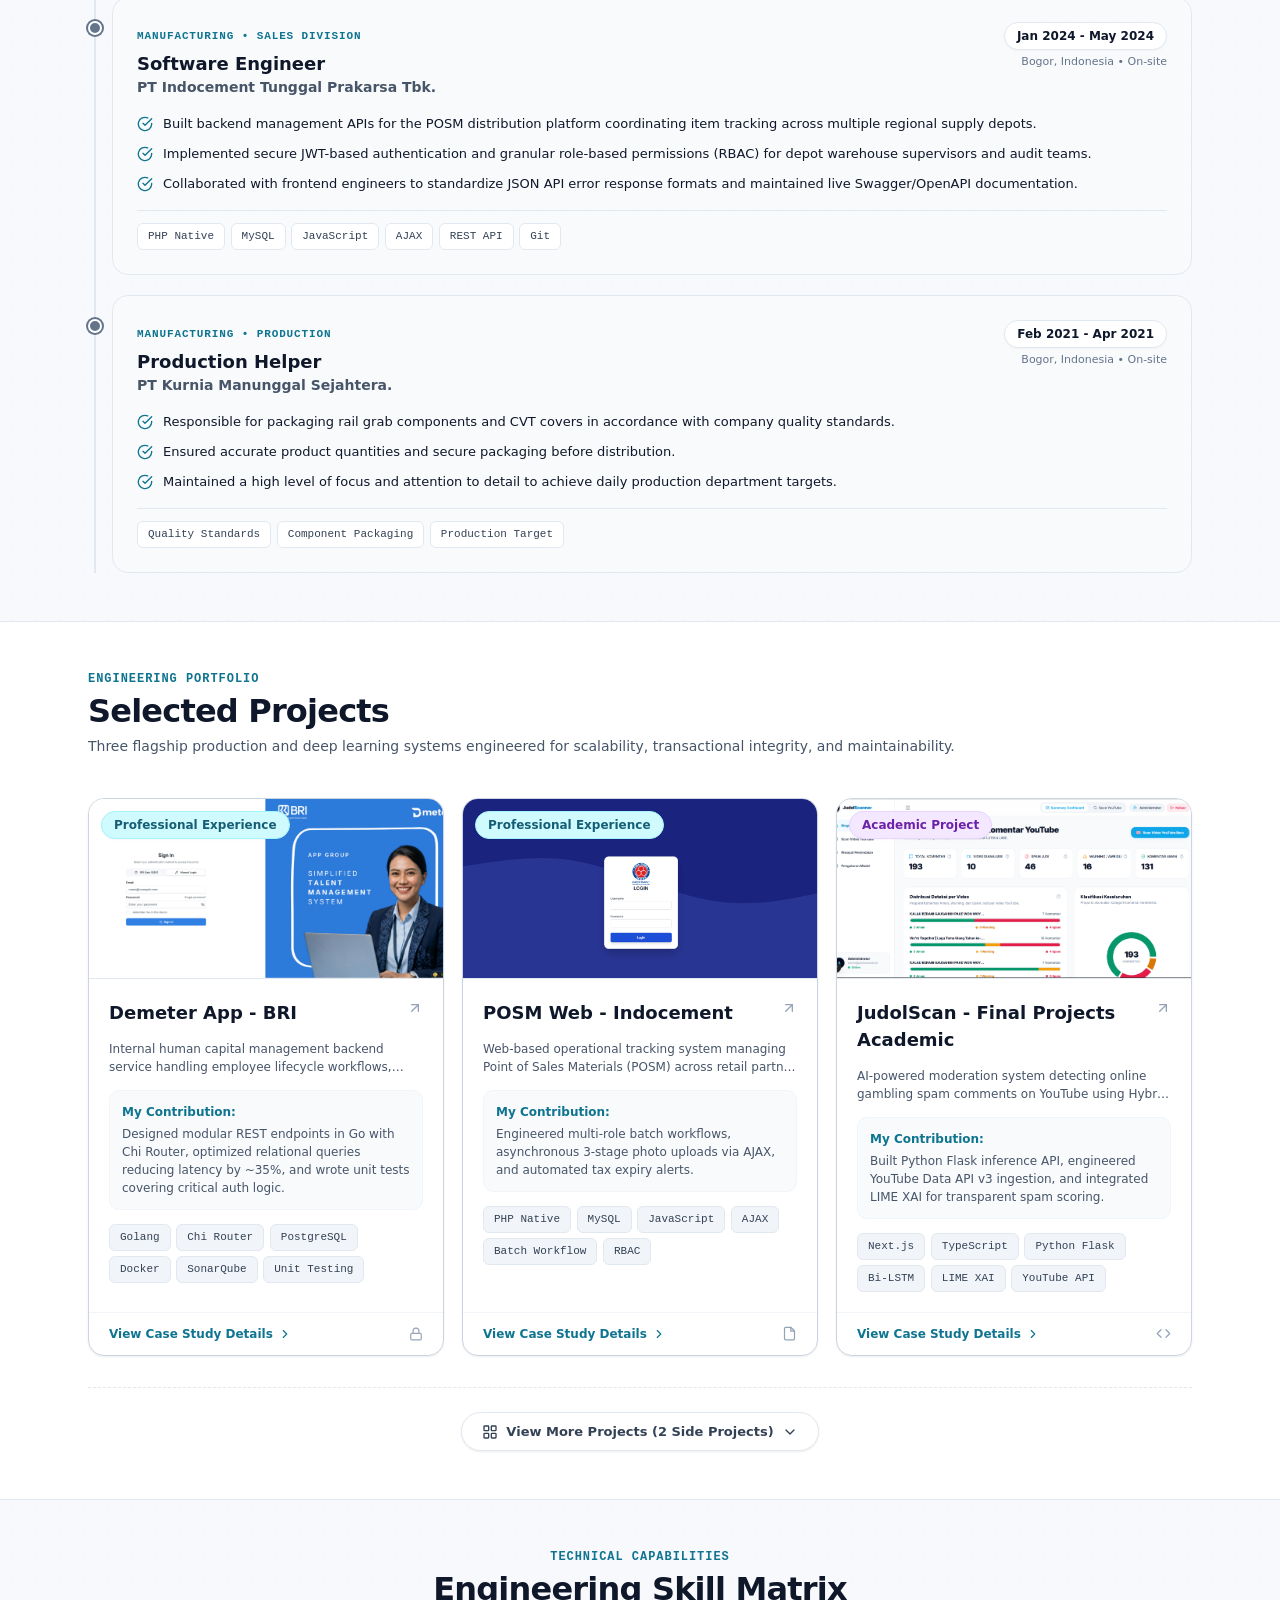
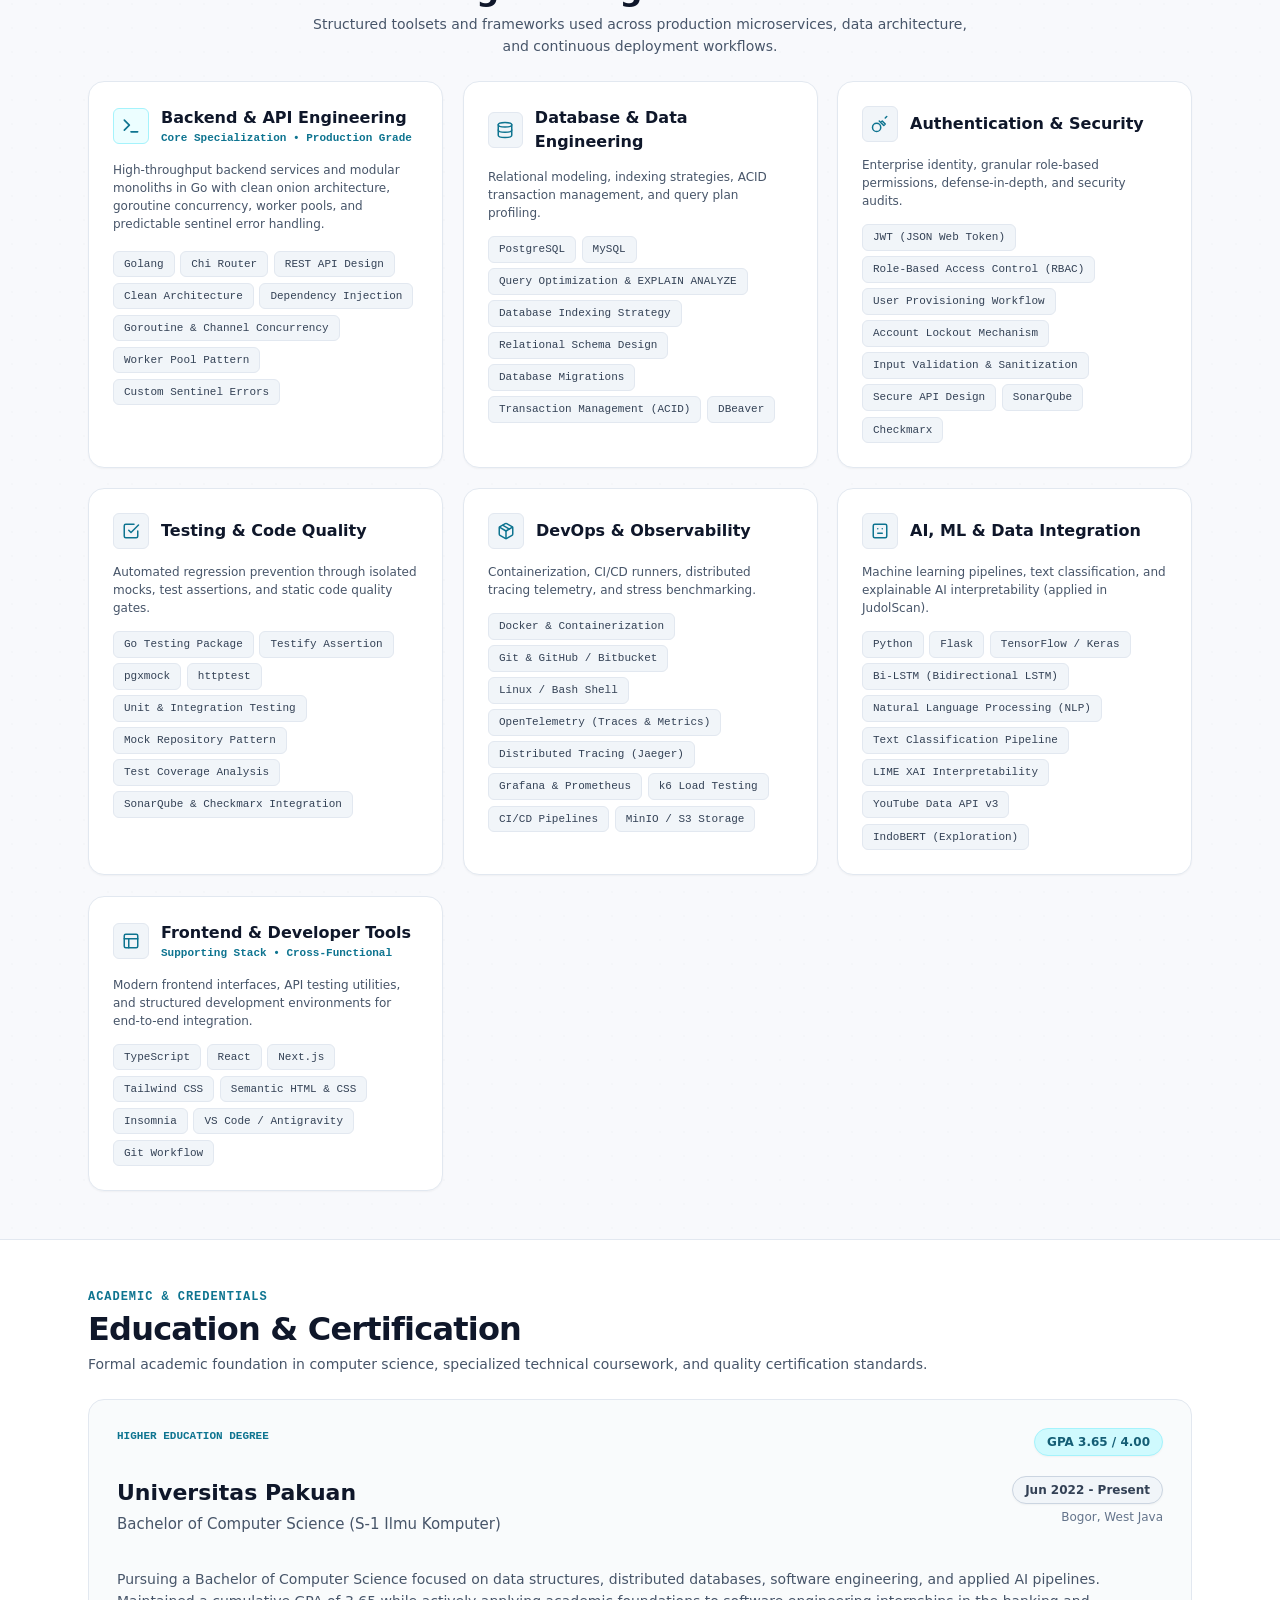
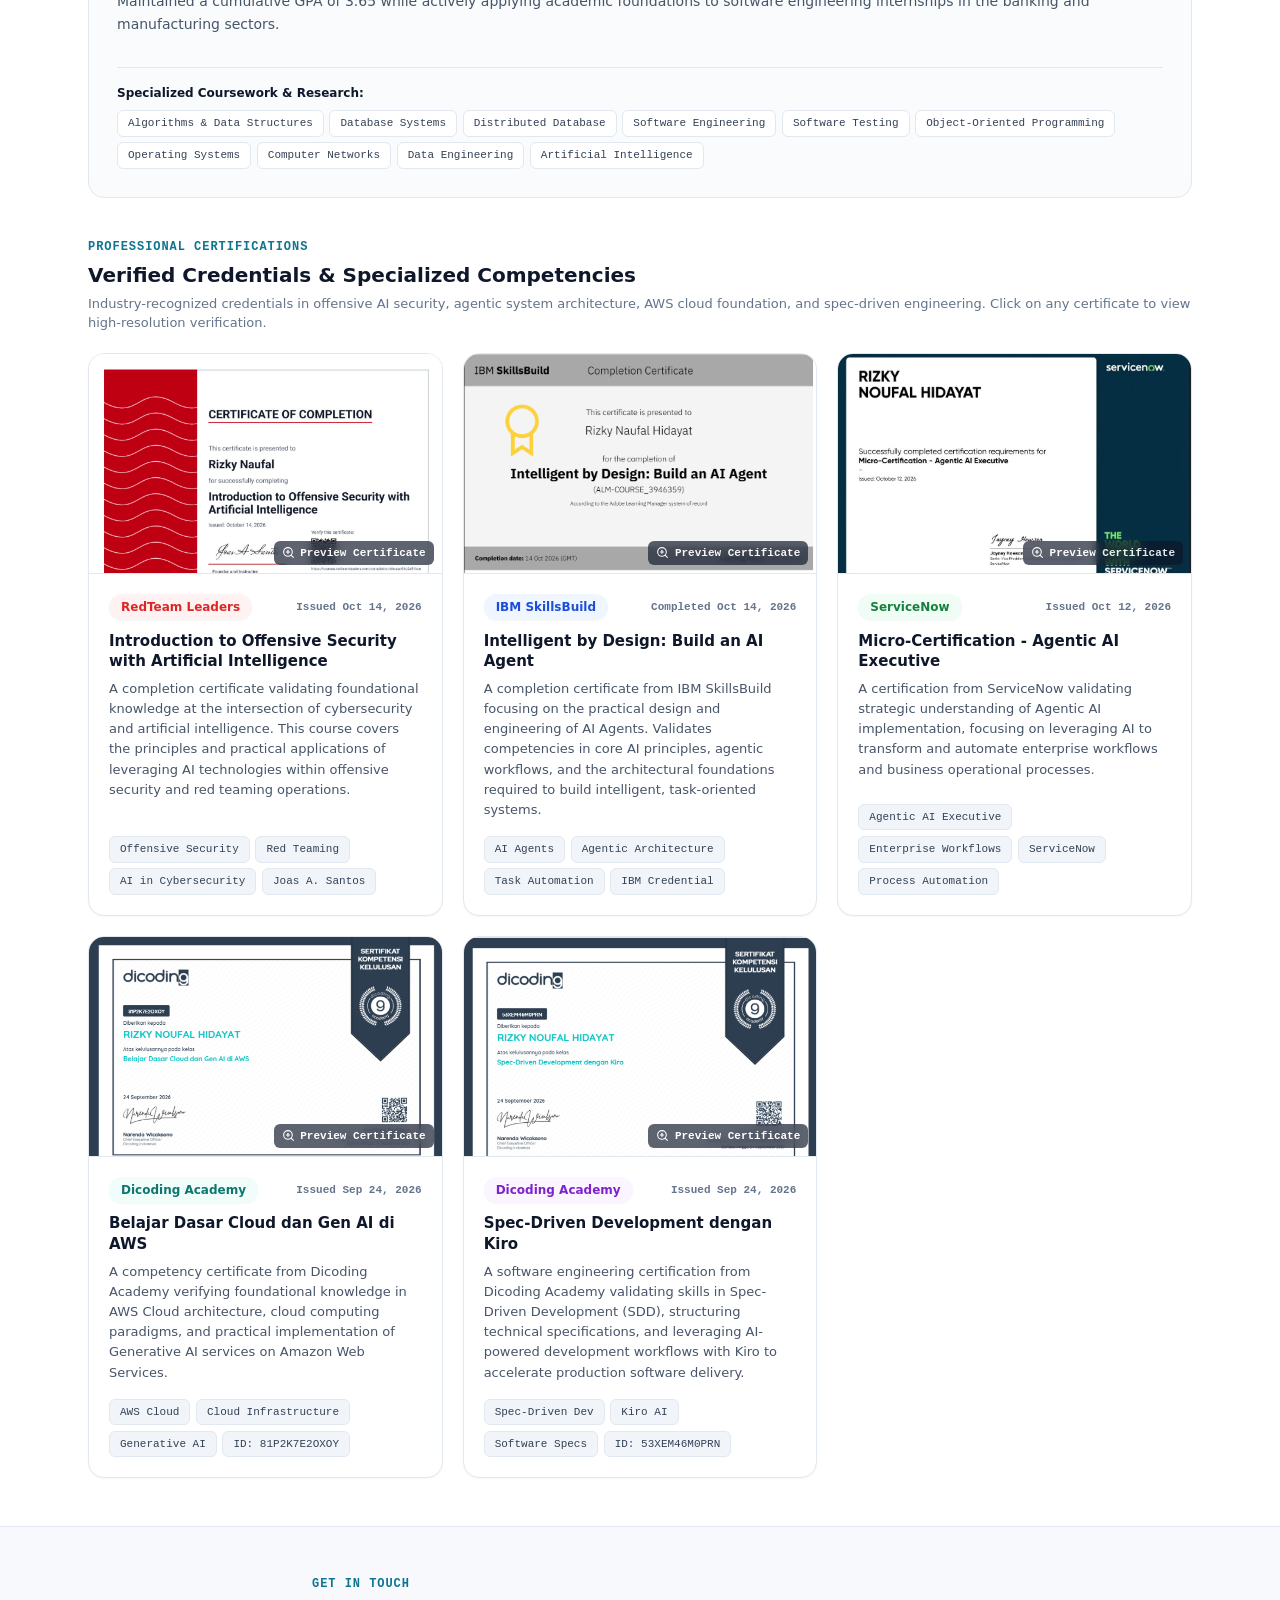
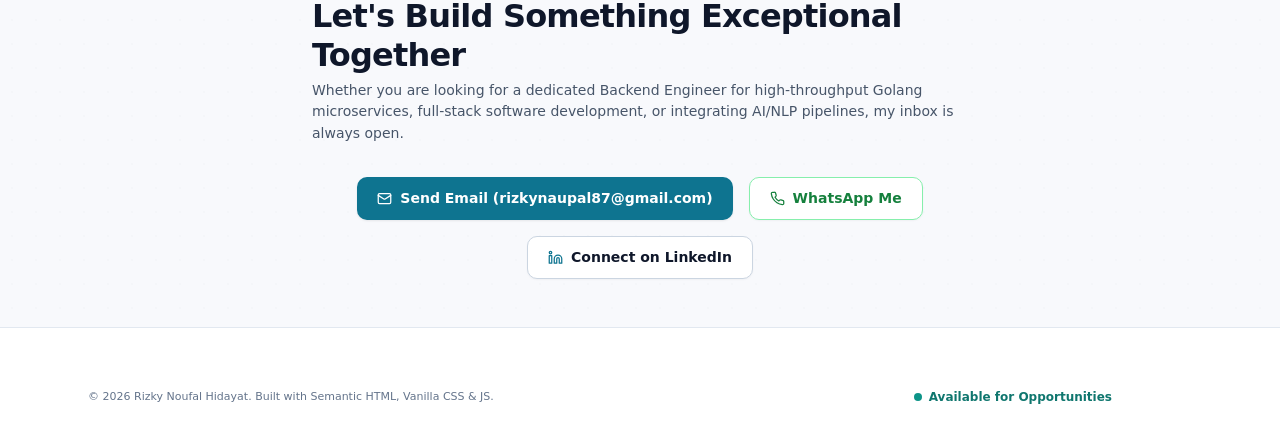
==== commit fe9b2965: "feat: update academic summary and select 10 coursework subjects aligned with backend engineering" ====
--- a/index.html
+++ b/index.html
@@ -1083,19 +1083,23 @@
           </div>
 
           <p style="font-size: 0.875rem; color: #475569; line-height: 1.6; margin-top: 1rem;" data-i18n="degreeDesc">
-            Specializing in backend system engineering, database management, and machine learning pipelines. Maintained a consistent academic record with a cumulative GPA of 3.65 while actively completing software engineering internships in the banking and manufacturing sectors.
+            Pursuing a Bachelor of Computer Science focused on data structures, distributed databases, software engineering, and applied AI pipelines. Maintained a cumulative GPA of 3.65 while actively applying academic foundations to software engineering internships in the banking and manufacturing sectors.
           </p>
 
           <div style="padding-top: 1rem; margin-top: 1rem; border-top: 1px solid var(--border-light);">
             <span
               style="font-size: 0.75rem; font-weight: 700; color: #0f172a; display: block; margin-bottom: 0.5rem;" data-i18n="courseworkLabel">Specialized Coursework &amp; Research:</span>
             <div style="display: flex; flex-wrap: wrap; gap: 0.35rem;">
-              <span class="tech-tag" style="background: #ffffff;">Database Systems &amp; Indexing</span>
-              <span class="tech-tag" style="background: #ffffff;">Algorithms &amp; Data Structures</span>
-              <span class="tech-tag" style="background: #ffffff;">Distributed Systems</span>
-              <span class="tech-tag" style="background: #ffffff;">Software Engineering &amp; Architecture</span>
-              <span class="tech-tag" style="background: #ffffff;">Natural Language Processing (NLP)</span>
-              <span class="tech-tag" style="background: #ffffff;">Deep Learning (Bi-LSTM &amp; XAI)</span>
+              <span class="tech-tag" style="background: #ffffff;" data-i18n="coursework1">Algorithms &amp; Data Structures</span>
+              <span class="tech-tag" style="background: #ffffff;" data-i18n="coursework2">Database Systems</span>
+              <span class="tech-tag" style="background: #ffffff;" data-i18n="coursework3">Distributed Database</span>
+              <span class="tech-tag" style="background: #ffffff;" data-i18n="coursework4">Software Engineering</span>
+              <span class="tech-tag" style="background: #ffffff;" data-i18n="coursework5">Software Testing</span>
+              <span class="tech-tag" style="background: #ffffff;" data-i18n="coursework6">Object-Oriented Programming</span>
+              <span class="tech-tag" style="background: #ffffff;" data-i18n="coursework7">Operating Systems</span>
+              <span class="tech-tag" style="background: #ffffff;" data-i18n="coursework8">Computer Networks</span>
+              <span class="tech-tag" style="background: #ffffff;" data-i18n="coursework9">Data Engineering</span>
+              <span class="tech-tag" style="background: #ffffff;" data-i18n="coursework10">Artificial Intelligence</span>
             </div>
           </div>
         </div>
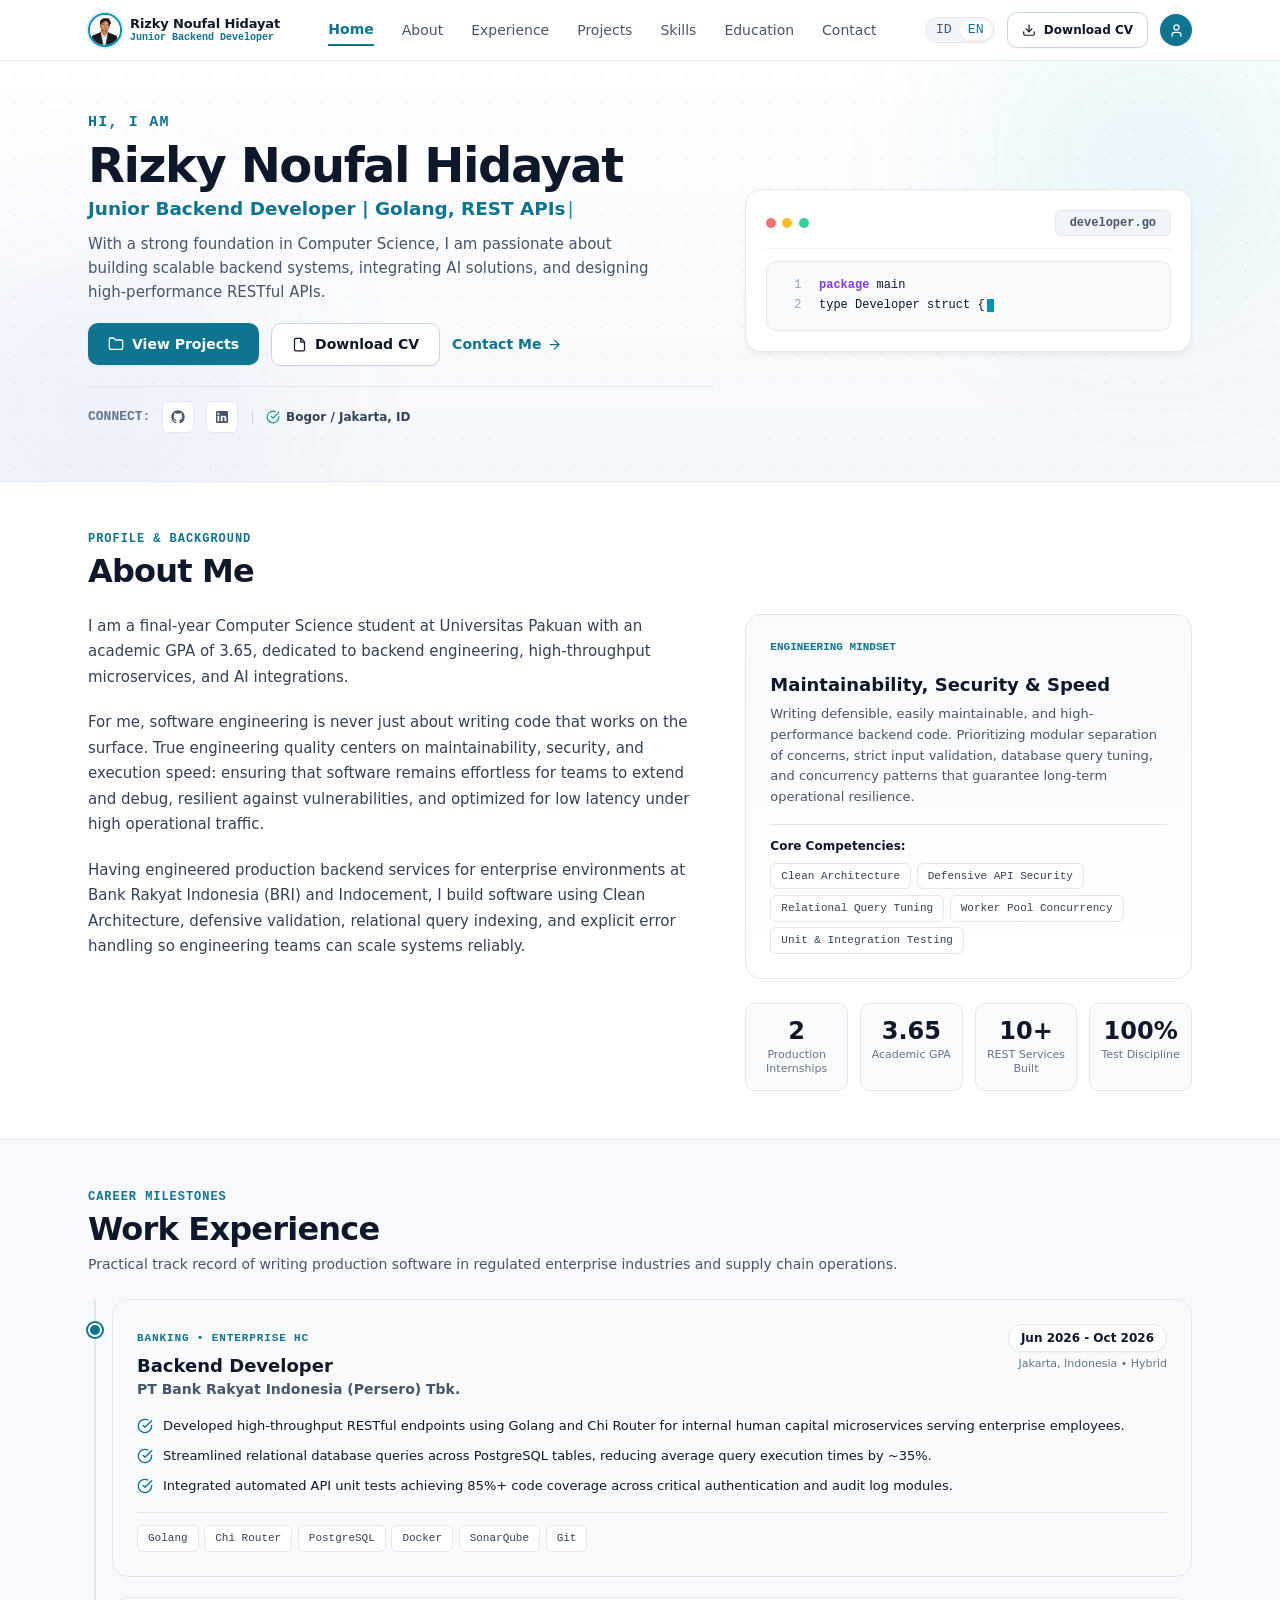
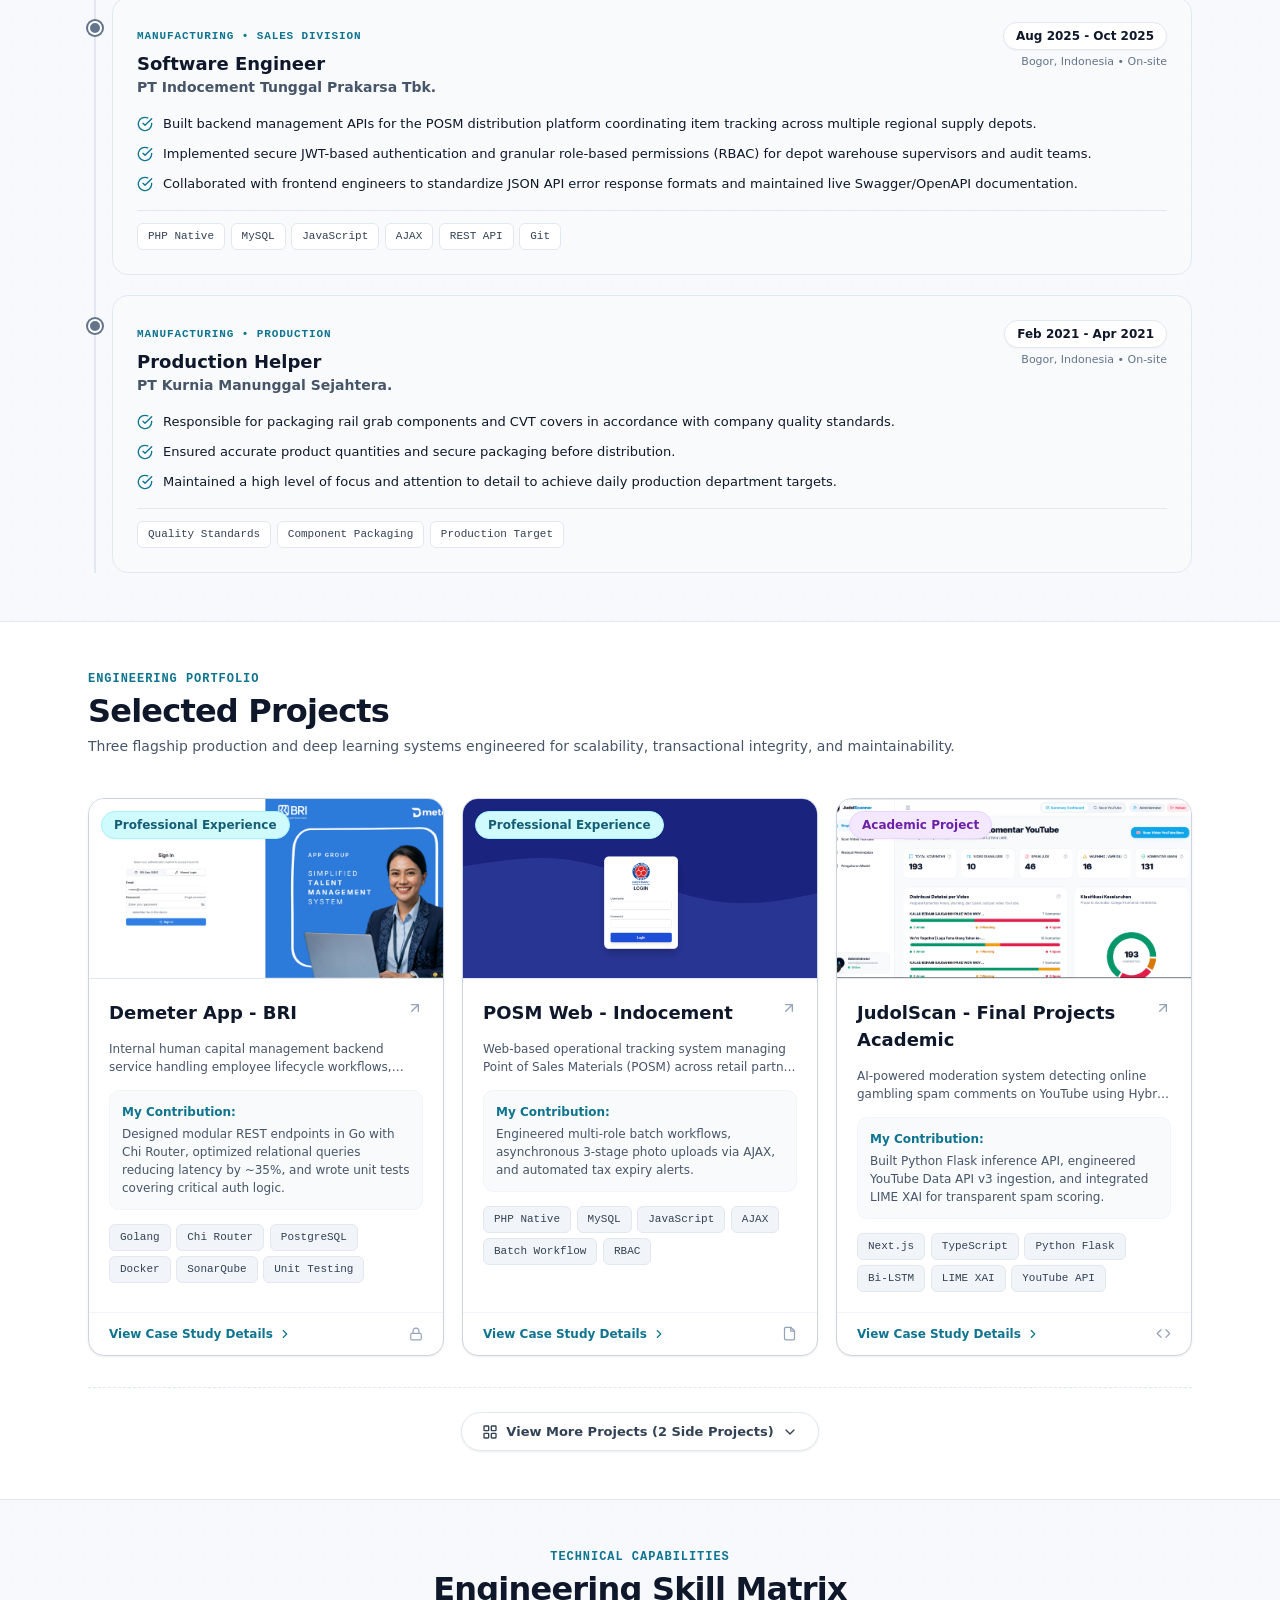
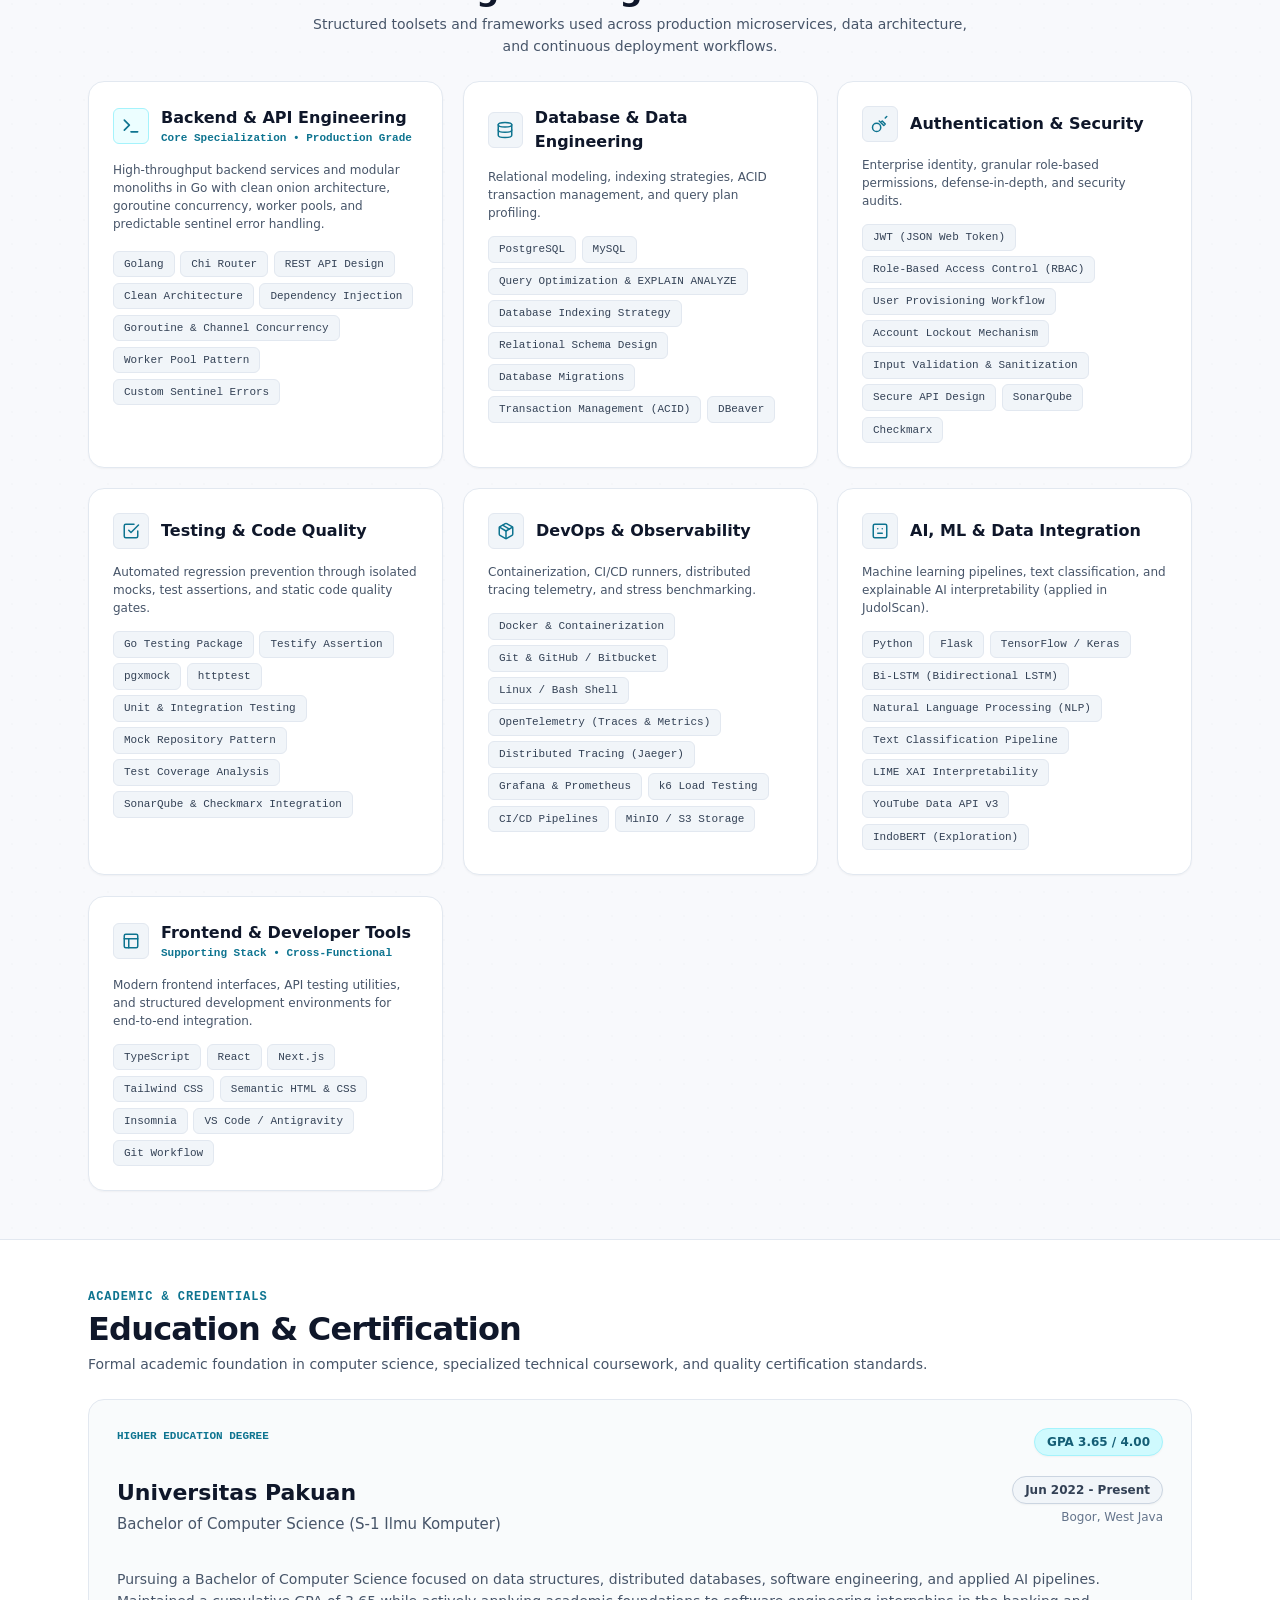
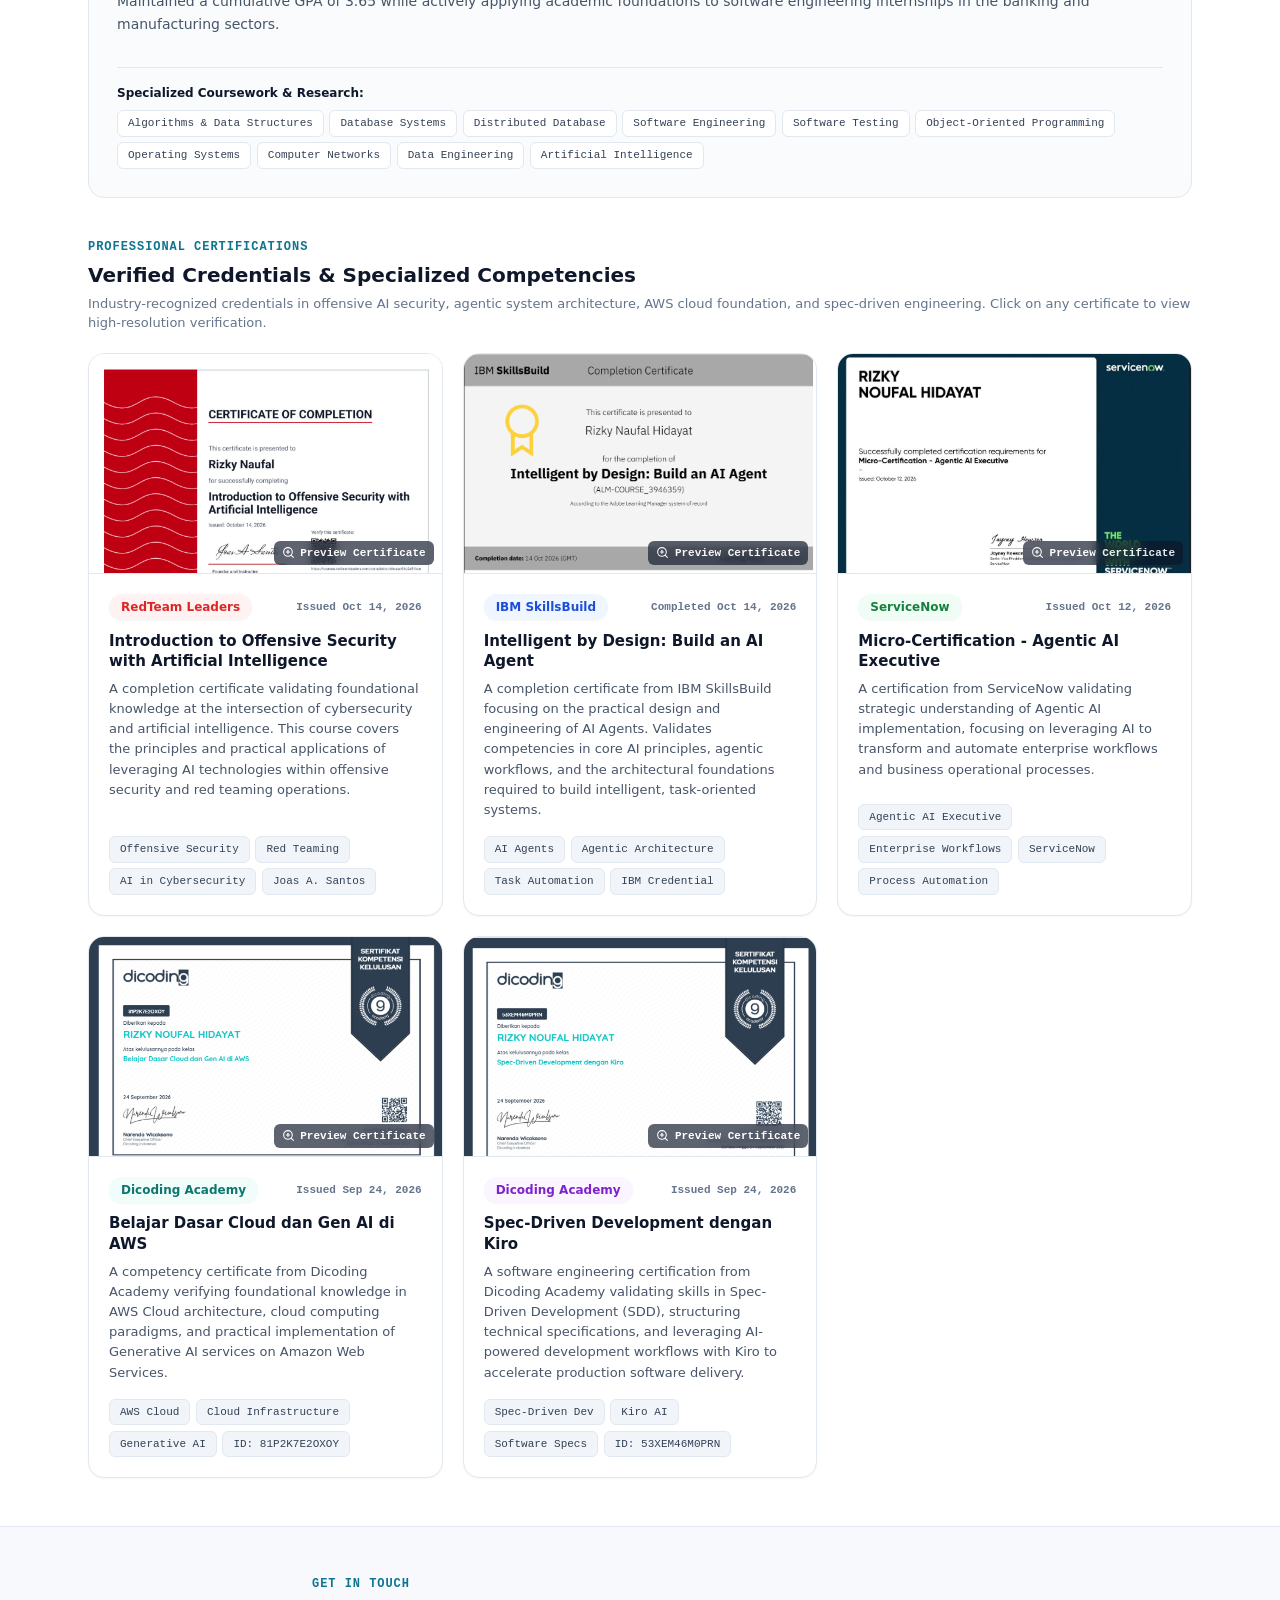
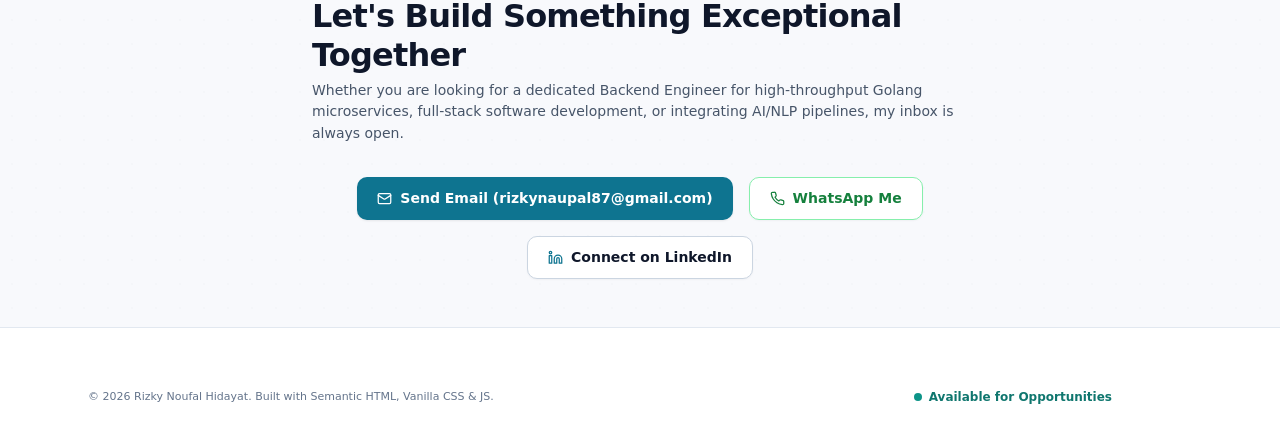
==== commit ae22fa98: "fix: update work periods for BRI (Jun-Oct 2026) and Indocement (Aug-Oct 2025)" ====
--- a/index.html
+++ b/index.html
@@ -378,7 +378,7 @@
               </div>
 
               <div>
-                <span class="timeline-period-pill" data-i18n="expBriPeriod">Aug 2024 - Dec 2024</span>
+                <span class="timeline-period-pill" data-i18n="expBriPeriod">Jun 2026 - Oct 2026</span>
                 <span
                   style="display: block; font-size: 0.6875rem; color: #64748b; margin-top: 0.25rem; text-align: right;" data-i18n="expBriLoc">
                   Jakarta, Indonesia • Hybrid
@@ -437,7 +437,7 @@
               </div>
 
               <div>
-                <span class="timeline-period-pill" data-i18n="expIndoPeriod">Jan 2024 - May 2024</span>
+                <span class="timeline-period-pill" data-i18n="expIndoPeriod">Aug 2025 - Oct 2025</span>
                 <span
                   style="display: block; font-size: 0.6875rem; color: #64748b; margin-top: 0.25rem; text-align: right;" data-i18n="expIndoLoc">
                   Bogor, Indonesia • On-site
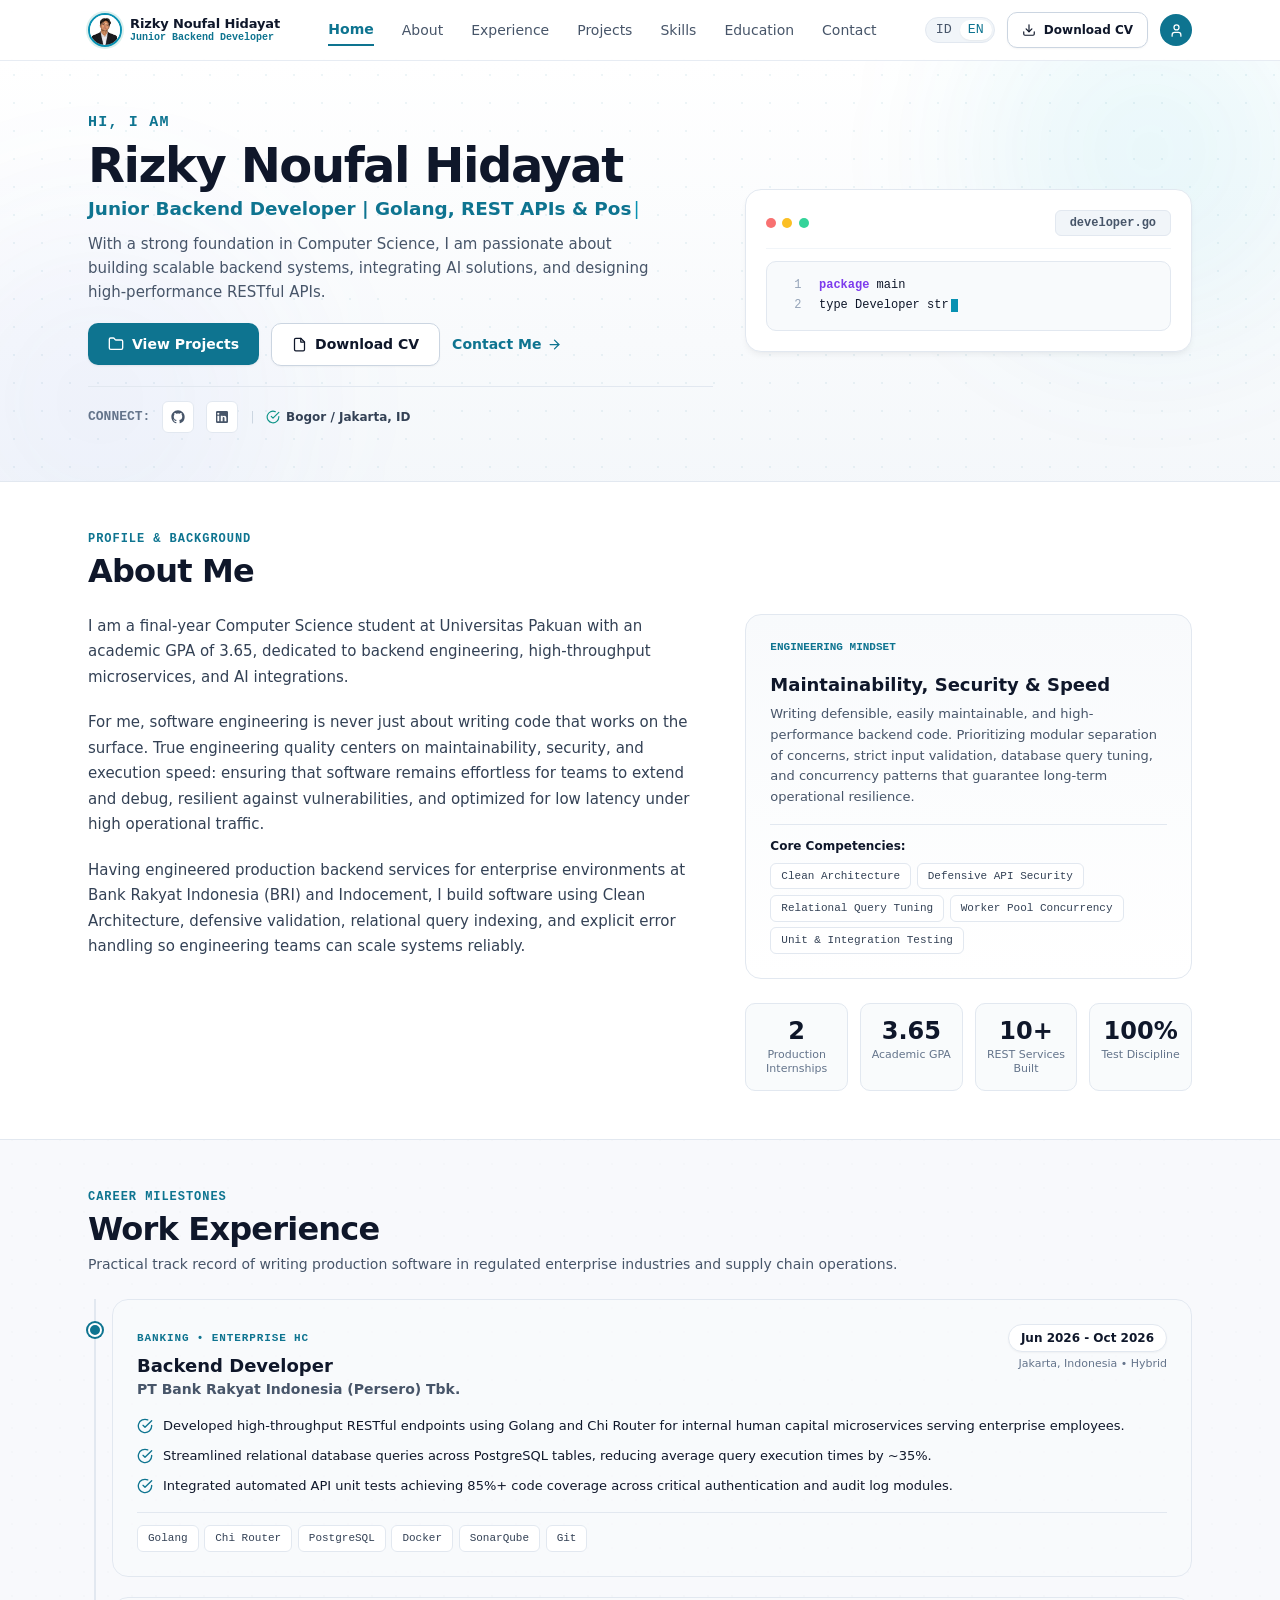
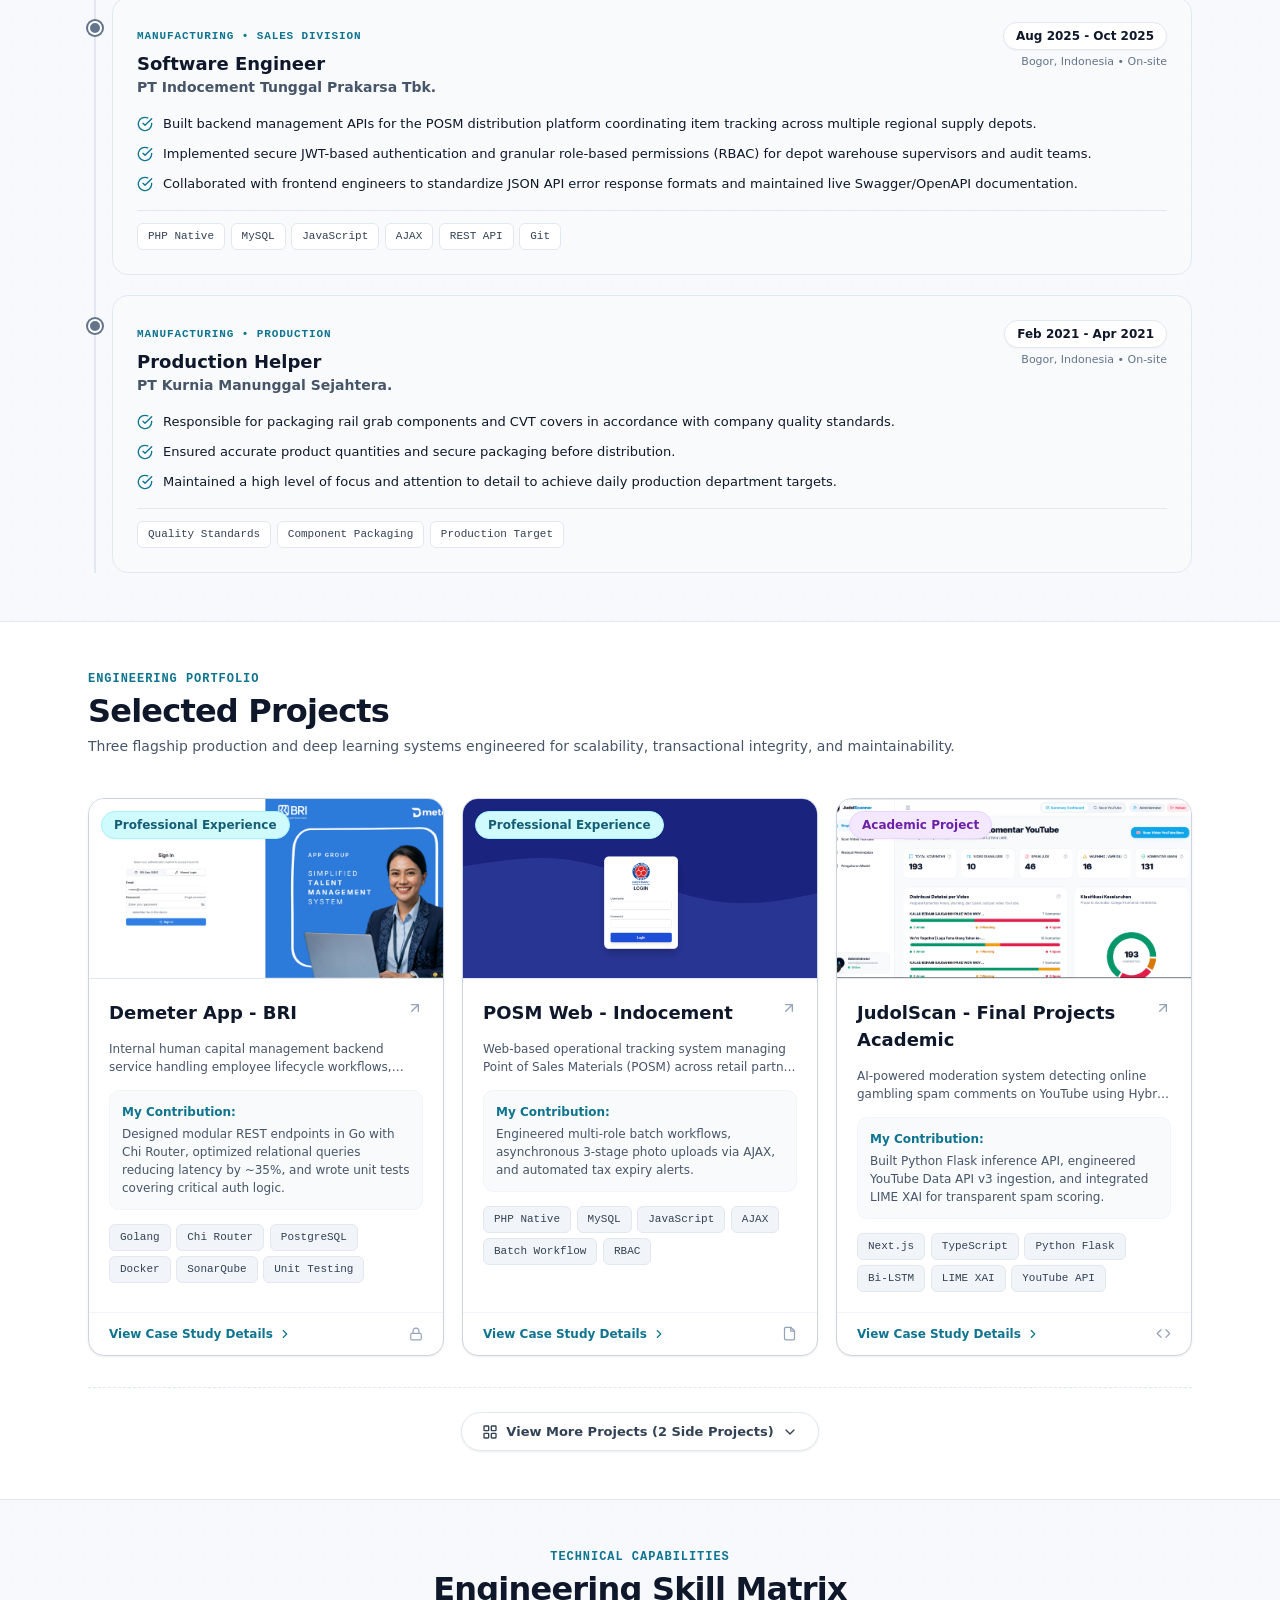
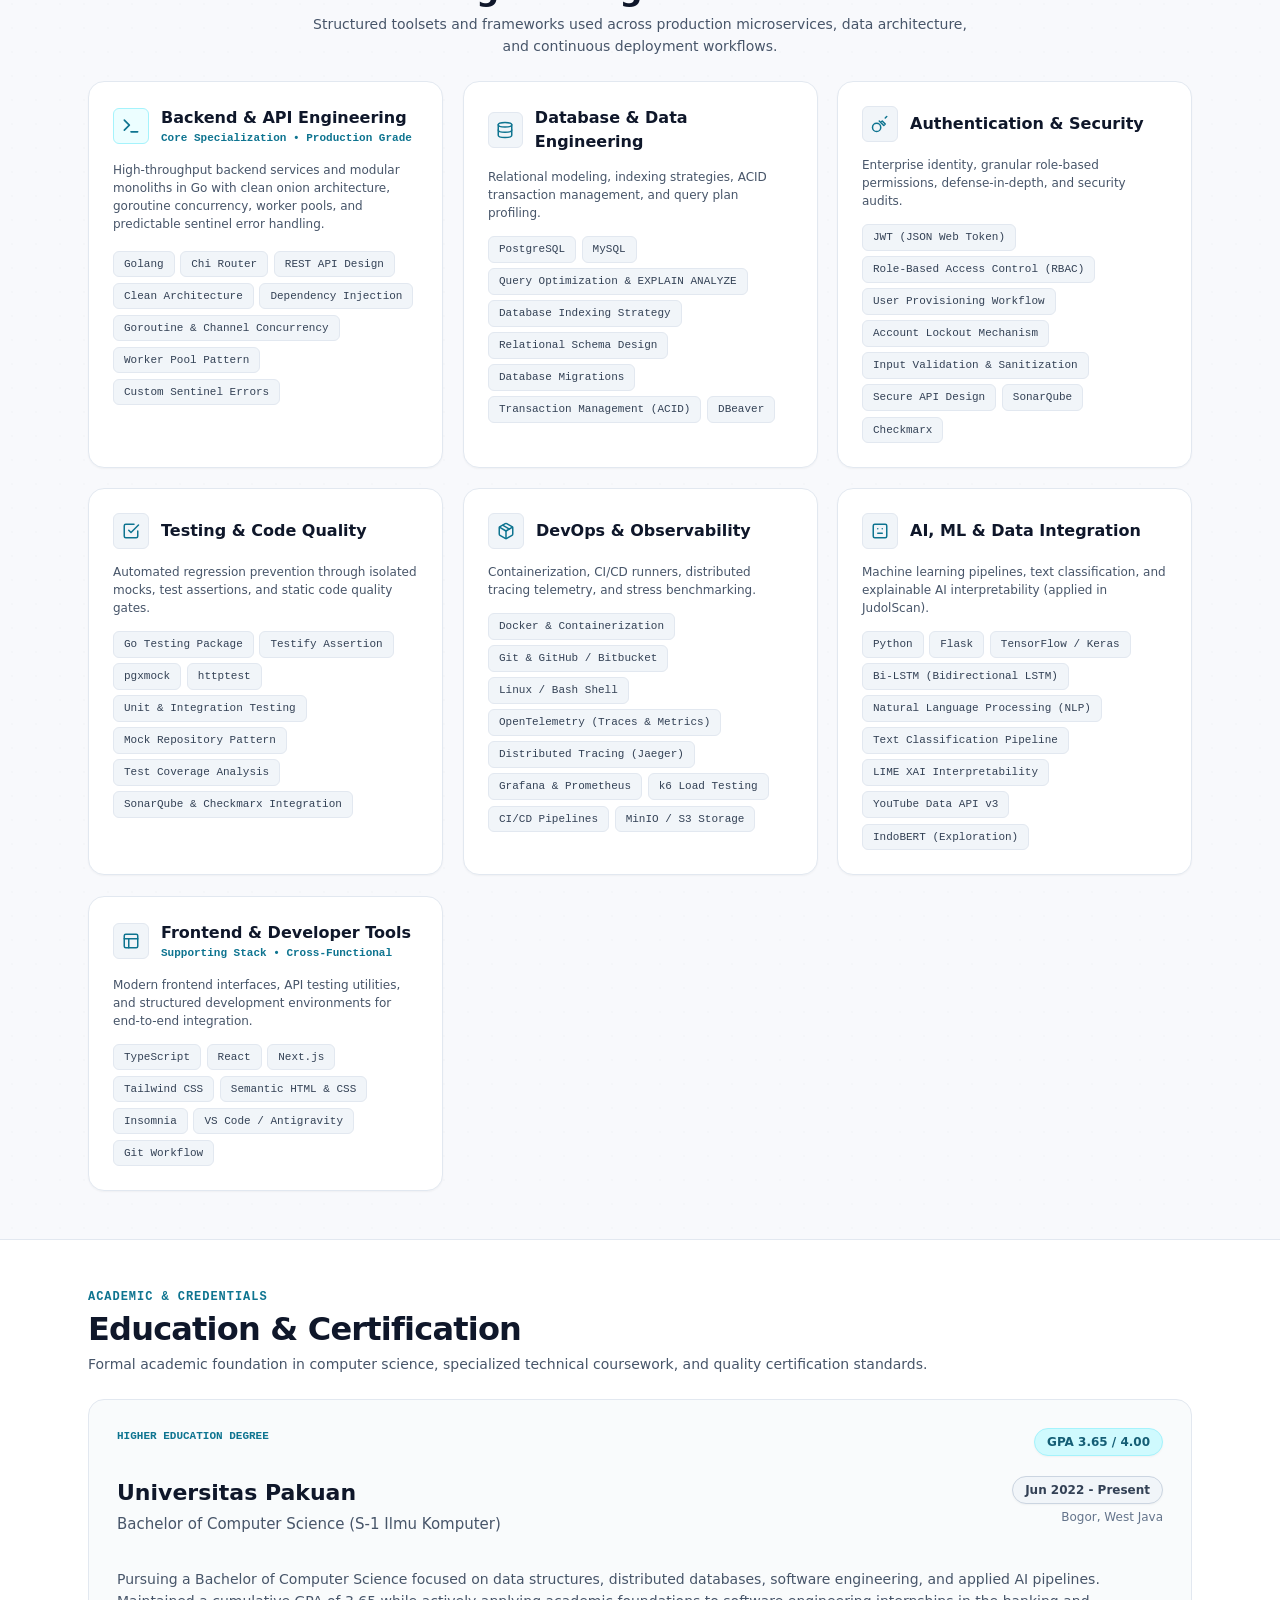
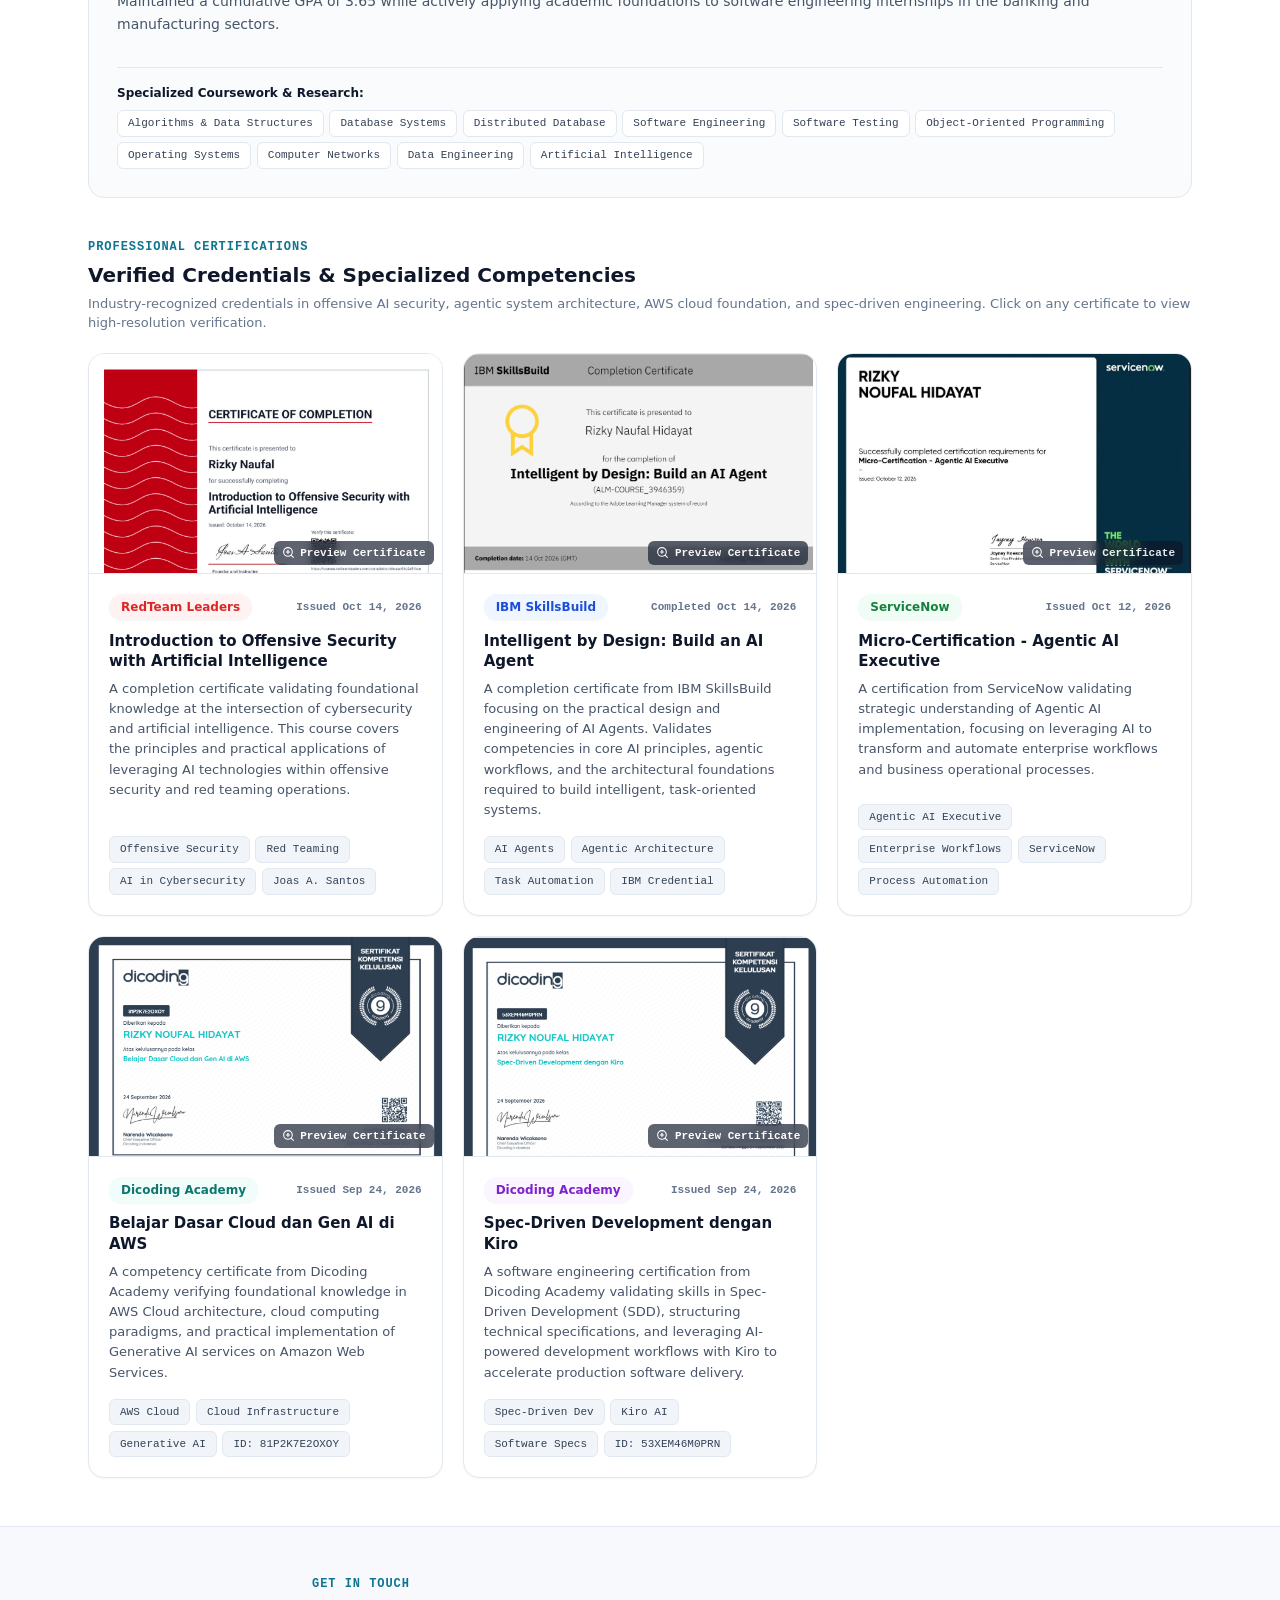
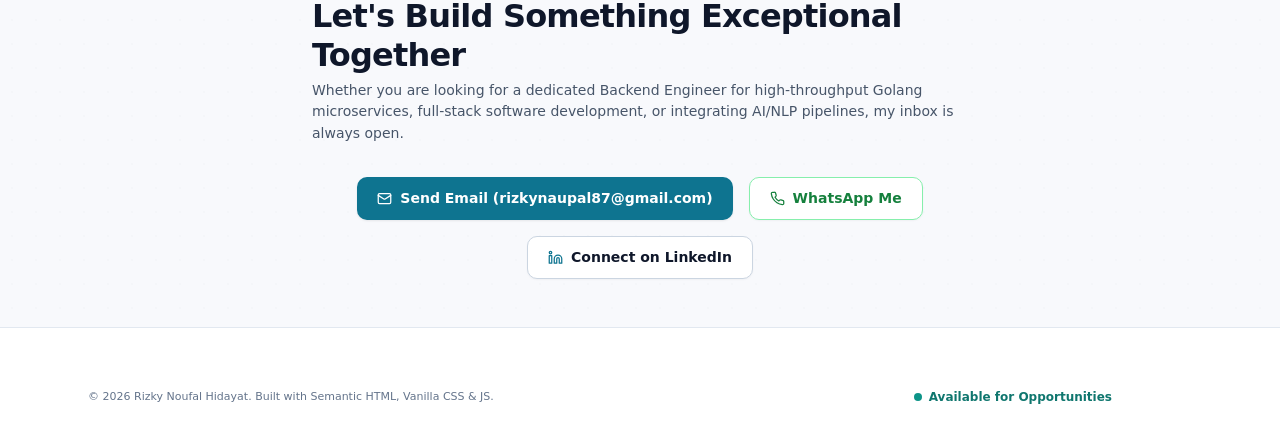
==== commit a873ef67: "fix/all-perbaikan" ====
--- a/index.html
+++ b/index.html
@@ -156,7 +156,8 @@
 
         <!-- Connect Row -->
         <div class="connect-bar">
-          <span style="font-weight: 700; font-family: var(--font-mono); font-size: 0.8125rem;" data-i18n="connectLabel">CONNECT:</span>
+          <span style="font-weight: 700; font-family: var(--font-mono); font-size: 0.8125rem;"
+            data-i18n="connectLabel">CONNECT:</span>
           <a href="https://github.com/naufal1313" target="_blank" rel="noopener noreferrer" class="connect-icon-btn"
             aria-label="GitHub Profile" title="GitHub">
             <svg width="16" height="16" viewBox="0 0 24 24" fill="currentColor">
@@ -205,7 +206,8 @@
                 <tr>
                   <td class="line-num">2</td>
                   <td class="line-code"><span class="token-kw">type</span> <span class="token-var">Developer</span>
-                    <span class="token-kw">struct</span> {</td>
+                    <span class="token-kw">struct</span> {
+                  </td>
                 </tr>
                 <tr>
                   <td class="line-num">3</td>
@@ -284,16 +286,24 @@
       <div class="about-grid">
         <!-- Left: Narrative -->
         <div>
-          <p style="font-size: 0.9375rem; color: #334155; line-height: 1.7; margin-bottom: 1.25rem;" data-i18n="aboutP1">
-            I am a final-year Computer Science student at Universitas Pakuan with an academic GPA of 3.65, dedicated to backend engineering, high-throughput microservices, and AI integrations.
+          <p style="font-size: 0.9375rem; color: #334155; line-height: 1.7; margin-bottom: 1.25rem;"
+            data-i18n="aboutP1">
+            I am a final-year Computer Science student at Universitas Pakuan with an academic GPA of 3.65, dedicated to
+            backend engineering, high-throughput microservices, and AI integrations.
           </p>
 
-          <p style="font-size: 0.9375rem; color: #334155; line-height: 1.7; margin-bottom: 1.25rem;" data-i18n="aboutP2">
-            For me, software engineering is never just about writing code that works on the surface. True engineering quality centers on maintainability, security, and execution speed: ensuring that software remains effortless for teams to extend and debug, resilient against vulnerabilities, and optimized for low latency under high operational traffic.
+          <p style="font-size: 0.9375rem; color: #334155; line-height: 1.7; margin-bottom: 1.25rem;"
+            data-i18n="aboutP2">
+            For me, software engineering is never just about writing code that works on the surface. True engineering
+            quality centers on maintainability, security, and execution speed: ensuring that software remains effortless
+            for teams to extend and debug, resilient against vulnerabilities, and optimized for low latency under high
+            operational traffic.
           </p>
 
           <p style="font-size: 0.9375rem; color: #334155; line-height: 1.7; margin-bottom: 1.5rem;" data-i18n="aboutP3">
-            Having engineered production backend services for enterprise environments at Bank Rakyat Indonesia (BRI) and Indocement, I build software using Clean Architecture, defensive validation, relational query indexing, and explicit error handling so engineering teams can scale systems reliably.
+            Having engineered production backend services for enterprise environments at Bank Rakyat Indonesia (BRI) and
+            Indocement, I build software using Clean Architecture, defensive validation, relational query indexing, and
+            explicit error handling so engineering teams can scale systems reliably.
           </p>
         </div>
 
@@ -302,22 +312,27 @@
           <div class="education-card" style="background: linear-gradient(180deg, #f8fafc 0%, #ffffff 100%);">
             <div class="education-header">
               <span
-                style="font-size: 0.6875rem; font-family: var(--font-mono); font-weight: 700; color: var(--brand-teal-dark);" data-i18n="mindsetEyebrow">ENGINEERING
+                style="font-size: 0.6875rem; font-family: var(--font-mono); font-weight: 700; color: var(--brand-teal-dark);"
+                data-i18n="mindsetEyebrow">ENGINEERING
                 MINDSET</span>
 
             </div>
 
             <div>
-              <h3 style="font-size: 1.125rem; font-weight: 700; color: #0f172a;" data-i18n="mindsetTitle">Maintainability, Security &amp; Speed
+              <h3 style="font-size: 1.125rem; font-weight: 700; color: #0f172a;" data-i18n="mindsetTitle">
+                Maintainability, Security &amp; Speed
               </h3>
-              <p style="font-size: 0.8125rem; color: #475569; margin-top: 0.35rem; line-height: 1.6;" data-i18n="mindsetDesc">
-                Writing defensible, easily maintainable, and high-performance backend code. Prioritizing modular separation of concerns, strict input validation, database query tuning, and concurrency patterns that guarantee long-term operational resilience.
+              <p style="font-size: 0.8125rem; color: #475569; margin-top: 0.35rem; line-height: 1.6;"
+                data-i18n="mindsetDesc">
+                Writing defensible, easily maintainable, and high-performance backend code. Prioritizing modular
+                separation of concerns, strict input validation, database query tuning, and concurrency patterns that
+                guarantee long-term operational resilience.
               </p>
             </div>
 
             <div style="padding-top: 0.75rem; border-top: 1px solid var(--border-light);">
-              <span
-                style="font-size: 0.75rem; font-weight: 700; color: #0f172a; display: block; margin-bottom: 0.5rem;" data-i18n="coreCompetenciesLabel">Core
+              <span style="font-size: 0.75rem; font-weight: 700; color: #0f172a; display: block; margin-bottom: 0.5rem;"
+                data-i18n="coreCompetenciesLabel">Core
                 Competencies:</span>
               <div style="display: flex; flex-wrap: wrap; gap: 0.35rem;">
                 <span class="tech-tag" style="background: #ffffff;">Clean Architecture</span>
@@ -361,7 +376,8 @@
         <span class="section-eyebrow" data-i18n="experienceEyebrow">CAREER MILESTONES</span>
         <h2 class="section-title" data-i18n="experienceTitle">Work Experience</h2>
         <p class="section-desc" data-i18n="experienceDesc">
-          Practical track record of writing production software in regulated enterprise industries and supply chain operations.
+          Practical track record of writing production software in regulated enterprise industries and supply chain
+          operations.
         </p>
       </div>
 
@@ -380,8 +396,9 @@
               <div>
                 <span class="timeline-period-pill" data-i18n="expBriPeriod">Jun 2026 - Oct 2026</span>
                 <span
-                  style="display: block; font-size: 0.6875rem; color: #64748b; margin-top: 0.25rem; text-align: right;" data-i18n="expBriLoc">
-                  Jakarta, Indonesia • Hybrid
+                  style="display: block; font-size: 0.6875rem; color: #64748b; margin-top: 0.25rem; text-align: right;"
+                  data-i18n="expBriLoc">
+                  Jakarta, Indonesia • On site
                 </span>
               </div>
             </div>
@@ -393,7 +410,8 @@
                   <path d="M22 11.08V12a10 10 0 1 1-5.93-9.14" />
                   <polyline points="22 4 12 14.01 9 11.01" />
                 </svg>
-                <span data-i18n="expBriB1">Developed high-throughput RESTful endpoints using Golang and Chi Router for internal human capital microservices serving enterprise employees.</span>
+                <span data-i18n="expBriB1">Developed high-throughput RESTful endpoints using Golang and Chi Router for
+                  internal human capital microservices serving enterprise employees.</span>
               </li>
               <li class="timeline-bullet">
                 <svg class="timeline-check-icon" viewBox="0 0 24 24" fill="none" stroke="currentColor" stroke-width="2"
@@ -401,7 +419,8 @@
                   <path d="M22 11.08V12a10 10 0 1 1-5.93-9.14" />
                   <polyline points="22 4 12 14.01 9 11.01" />
                 </svg>
-                <span data-i18n="expBriB2">Streamlined relational database queries across PostgreSQL tables, reducing average query execution times by ~35%.</span>
+                <span data-i18n="expBriB2">Streamlined relational database queries across PostgreSQL tables, reducing
+                  average query execution times by ~35%.</span>
               </li>
               <li class="timeline-bullet">
                 <svg class="timeline-check-icon" viewBox="0 0 24 24" fill="none" stroke="currentColor" stroke-width="2"
@@ -409,7 +428,8 @@
                   <path d="M22 11.08V12a10 10 0 1 1-5.93-9.14" />
                   <polyline points="22 4 12 14.01 9 11.01" />
                 </svg>
-                <span data-i18n="expBriB3">Integrated automated API unit tests achieving 85%+ code coverage across critical authentication and audit log modules.</span>
+                <span data-i18n="expBriB3">Integrated automated API unit tests achieving 85%+ code coverage across
+                  critical authentication and audit log modules.</span>
               </li>
             </ul>
 
@@ -439,7 +459,8 @@
               <div>
                 <span class="timeline-period-pill" data-i18n="expIndoPeriod">Aug 2025 - Oct 2025</span>
                 <span
-                  style="display: block; font-size: 0.6875rem; color: #64748b; margin-top: 0.25rem; text-align: right;" data-i18n="expIndoLoc">
+                  style="display: block; font-size: 0.6875rem; color: #64748b; margin-top: 0.25rem; text-align: right;"
+                  data-i18n="expIndoLoc">
                   Bogor, Indonesia • On-site
                 </span>
               </div>
@@ -452,7 +473,8 @@
                   <path d="M22 11.08V12a10 10 0 1 1-5.93-9.14" />
                   <polyline points="22 4 12 14.01 9 11.01" />
                 </svg>
-                <span data-i18n="expIndoB1">Built backend management APIs for the POSM distribution platform coordinating item tracking across multiple regional supply depots.</span>
+                <span data-i18n="expIndoB1">Built backend management APIs for the POSM distribution platform
+                  coordinating item tracking across multiple regional supply depots.</span>
               </li>
               <li class="timeline-bullet">
                 <svg class="timeline-check-icon" viewBox="0 0 24 24" fill="none" stroke="currentColor" stroke-width="2"
@@ -460,7 +482,8 @@
                   <path d="M22 11.08V12a10 10 0 1 1-5.93-9.14" />
                   <polyline points="22 4 12 14.01 9 11.01" />
                 </svg>
-                <span data-i18n="expIndoB2">Implemented secure JWT-based authentication and granular role-based permissions (RBAC) for depot warehouse supervisors and audit teams.</span>
+                <span data-i18n="expIndoB2">Implemented secure JWT-based authentication and granular role-based
+                  permissions (RBAC) for depot warehouse supervisors and audit teams.</span>
               </li>
               <li class="timeline-bullet">
                 <svg class="timeline-check-icon" viewBox="0 0 24 24" fill="none" stroke="currentColor" stroke-width="2"
@@ -468,7 +491,8 @@
                   <path d="M22 11.08V12a10 10 0 1 1-5.93-9.14" />
                   <polyline points="22 4 12 14.01 9 11.01" />
                 </svg>
-                <span data-i18n="expIndoB3">Collaborated with frontend engineers to standardize JSON API error response formats and maintained live Swagger/OpenAPI documentation.</span>
+                <span data-i18n="expIndoB3">Collaborated with frontend engineers to standardize JSON API error response
+                  formats and maintained live Swagger/OpenAPI documentation.</span>
               </li>
             </ul>
 
@@ -498,7 +522,8 @@
               <div>
                 <span class="timeline-period-pill" data-i18n="expKmsPeriod">Feb 2021 - Apr 2021</span>
                 <span
-                  style="display: block; font-size: 0.6875rem; color: #64748b; margin-top: 0.25rem; text-align: right;" data-i18n="expKmsLoc">
+                  style="display: block; font-size: 0.6875rem; color: #64748b; margin-top: 0.25rem; text-align: right;"
+                  data-i18n="expKmsLoc">
                   Bogor, Indonesia • On-site
                 </span>
               </div>
@@ -511,7 +536,8 @@
                   <path d="M22 11.08V12a10 10 0 1 1-5.93-9.14" />
                   <polyline points="22 4 12 14.01 9 11.01" />
                 </svg>
-                <span data-i18n="expKmsB1">Responsible for packaging rail grab components and CVT covers in accordance with company quality standards.</span>
+                <span data-i18n="expKmsB1">Responsible for packaging rail grab components and CVT covers in accordance
+                  with company quality standards.</span>
               </li>
               <li class="timeline-bullet">
                 <svg class="timeline-check-icon" viewBox="0 0 24 24" fill="none" stroke="currentColor" stroke-width="2"
@@ -519,7 +545,8 @@
                   <path d="M22 11.08V12a10 10 0 1 1-5.93-9.14" />
                   <polyline points="22 4 12 14.01 9 11.01" />
                 </svg>
-                <span data-i18n="expKmsB2">Ensured accurate product quantities and secure packaging before distribution.</span>
+                <span data-i18n="expKmsB2">Ensured accurate product quantities and secure packaging before
+                  distribution.</span>
               </li>
               <li class="timeline-bullet">
                 <svg class="timeline-check-icon" viewBox="0 0 24 24" fill="none" stroke="currentColor" stroke-width="2"
@@ -527,7 +554,8 @@
                   <path d="M22 11.08V12a10 10 0 1 1-5.93-9.14" />
                   <polyline points="22 4 12 14.01 9 11.01" />
                 </svg>
-                <span data-i18n="expKmsB3">Maintained a high level of focus and attention to detail to achieve daily production department targets.</span>
+                <span data-i18n="expKmsB3">Maintained a high level of focus and attention to detail to achieve daily
+                  production department targets.</span>
               </li>
             </ul>
 
@@ -568,7 +596,8 @@
           <div>
             <div class="card-preview">
               <span class="badge-pill badge-star" data-i18n="projBriBadge1">★ Star Featured Project</span>
-              <span class="badge-pill badge-professional card-preview-badge" data-i18n="projBriBadge2">Professional Experience</span>
+              <span class="badge-pill badge-professional card-preview-badge" data-i18n="projBriBadge2">Professional
+                Experience</span>
               <img src="assets/images/bri/demeter-login.png" alt="Demeter App BRI Sign In Portal"
                 class="card-preview-img previewable-img" data-preview-img="assets/images/bri/demeter-login.png"
                 data-caption="Demeter App BRI - Enterprise Human Capital Portal" loading="lazy">
@@ -587,13 +616,15 @@
               </div>
 
               <p class="card-desc" data-i18n="projBriDesc">
-                Internal human capital management backend service handling employee lifecycle workflows, automated compliance logging, and enterprise reporting.
+                Internal human capital management backend service handling employee lifecycle workflows, automated
+                compliance logging, and enterprise reporting.
               </p>
 
               <div class="contribution-box">
                 <span class="contribution-label" data-i18n="projContribLabel">My Contribution:</span>
                 <p class="contribution-text" data-i18n="projBriContrib">
-                  Designed modular REST endpoints in Go with Chi Router, optimized relational queries reducing latency by ~35%, and wrote unit tests covering critical auth logic.
+                  Designed modular REST endpoints in Go with Chi Router, optimized relational queries reducing latency
+                  by ~35%, and wrote unit tests covering critical auth logic.
                 </p>
               </div>
 
@@ -629,7 +660,8 @@
           <div>
             <div class="card-preview">
               <span class="badge-pill badge-star" data-i18n="projIndoBadge1">★ Star Featured Project</span>
-              <span class="badge-pill badge-professional card-preview-badge" data-i18n="projIndoBadge2">Professional Experience</span>
+              <span class="badge-pill badge-professional card-preview-badge" data-i18n="projIndoBadge2">Professional
+                Experience</span>
               <img src="assets/images/indocement/posm-login.png" alt="POSM Web Indocement Login Portal"
                 class="card-preview-img previewable-img" data-preview-img="assets/images/indocement/posm-login.png"
                 data-caption="POSM Web Indocement - Sistem Monitoring &amp; Dokumentasi Instalasi POSM" loading="lazy">
@@ -648,13 +680,15 @@
               </div>
 
               <p class="card-desc" data-i18n="projIndoDesc">
-                Web-based operational tracking system managing Point of Sales Materials (POSM) across retail partner stores.
+                Web-based operational tracking system managing Point of Sales Materials (POSM) across retail partner
+                stores.
               </p>
 
               <div class="contribution-box">
                 <span class="contribution-label" data-i18n="projContribLabel">My Contribution:</span>
                 <p class="contribution-text" data-i18n="projIndoContrib">
-                  Engineered multi-role batch workflows, asynchronous 3-stage photo uploads via AJAX, and automated tax expiry alerts.
+                  Engineered multi-role batch workflows, asynchronous 3-stage photo uploads via AJAX, and automated tax
+                  expiry alerts.
                 </p>
               </div>
 
@@ -690,7 +724,8 @@
           <div>
             <div class="card-preview">
               <span class="badge-pill badge-star" data-i18n="projJudolBadge1">★ Star Featured Project</span>
-              <span class="badge-pill badge-academic card-preview-badge" data-i18n="projJudolBadge2">Academic Project</span>
+              <span class="badge-pill badge-academic card-preview-badge" data-i18n="projJudolBadge2">Academic
+                Project</span>
               <img src="assets/images/judolscan/judolscan-dashboard.png" alt="JudolScan - Final Projects Academic"
                 class="card-preview-img previewable-img"
                 data-preview-img="assets/images/judolscan/judolscan-dashboard.png"
@@ -710,13 +745,15 @@
               </div>
 
               <p class="card-desc" data-i18n="projJudolDesc">
-                AI-powered moderation system detecting online gambling spam comments on YouTube using Hybrid AI (Bi-LSTM &amp; Rules).
+                AI-powered moderation system detecting online gambling spam comments on YouTube using Hybrid AI (Bi-LSTM
+                &amp; Rules).
               </p>
 
               <div class="contribution-box">
                 <span class="contribution-label" data-i18n="projContribLabel">My Contribution:</span>
                 <p class="contribution-text" data-i18n="projJudolContrib">
-                  Built Python Flask inference API, engineered YouTube Data API v3 ingestion, and integrated LIME XAI for transparent spam scoring.
+                  Built Python Flask inference API, engineered YouTube Data API v3 ingestion, and integrated LIME XAI
+                  for transparent spam scoring.
                 </p>
               </div>
 
@@ -773,10 +810,12 @@
               <div class="card-body">
                 <div class="card-title-row">
                   <h3 class="card-title">Bangun Catat</h3>
-                  <span class="badge-pill" style="background: #f1f5f9; color: #475569; border-color: #cbd5e1;" data-i18n="sideProjectBadge">Side Project</span>
+                  <span class="badge-pill" style="background: #f1f5f9; color: #475569; border-color: #cbd5e1;"
+                    data-i18n="sideProjectBadge">Side Project</span>
                 </div>
                 <p class="card-desc" data-i18n="sideBangunDesc">
-                  Mobile cashflow ledger and material inventory management application built for construction contractors and building supply small businesses.
+                  Mobile cashflow ledger and material inventory management application built for construction
+                  contractors and building supply small businesses.
                 </p>
                 <div class="card-tech-row" style="margin-top: 1rem;">
                   <span class="tech-tag">Flutter</span>
@@ -792,10 +831,12 @@
               <div class="card-body">
                 <div class="card-title-row">
                   <h3 class="card-title">Rental Mobil Web System</h3>
-                  <span class="badge-pill" style="background: #f1f5f9; color: #475569; border-color: #cbd5e1;" data-i18n="sideProjectBadge">Side Project</span>
+                  <span class="badge-pill" style="background: #f1f5f9; color: #475569; border-color: #cbd5e1;"
+                    data-i18n="sideProjectBadge">Side Project</span>
                 </div>
                 <p class="card-desc" data-i18n="sideRentalDesc">
-                  Car rental fleet management and booking platform featuring automated duration calculations, vehicle availability checks, and PDF invoice generation.
+                  Car rental fleet management and booking platform featuring automated duration calculations, vehicle
+                  availability checks, and PDF invoice generation.
                 </p>
                 <div class="card-tech-row" style="margin-top: 1rem;">
                   <span class="tech-tag">PHP</span>
@@ -843,7 +884,8 @@
           </div>
 
           <p class="skill-card-desc" data-i18n="skill1Desc">
-            High-throughput backend services and modular monoliths in Go with clean onion architecture, goroutine concurrency, worker pools, and predictable sentinel error handling.
+            High-throughput backend services and modular monoliths in Go with clean onion architecture, goroutine
+            concurrency, worker pools, and predictable sentinel error handling.
           </p>
 
           <div style="display: flex; flex-wrap: wrap; gap: 0.35rem; margin-top: 0.25rem;">
@@ -1028,7 +1070,8 @@
           </div>
 
           <p class="skill-card-desc" data-i18n="skill7Desc">
-            Modern frontend interfaces, API testing utilities, and structured development environments for end-to-end integration.
+            Modern frontend interfaces, API testing utilities, and structured development environments for end-to-end
+            integration.
           </p>
 
           <div style="display: flex; flex-wrap: wrap; gap: 0.35rem;">
@@ -1055,7 +1098,8 @@
         <span class="section-eyebrow" data-i18n="educationEyebrow">ACADEMIC &amp; CREDENTIALS</span>
         <h2 class="section-title" data-i18n="educationTitle">Education &amp; Certification</h2>
         <p class="section-desc" data-i18n="educationDesc">
-          Formal academic foundation in computer science, specialized technical coursework, and quality certification standards.
+          Formal academic foundation in computer science, specialized technical coursework, and quality certification
+          standards.
         </p>
       </div>
 
@@ -1064,7 +1108,8 @@
         <div class="education-card" style="padding: 1.75rem;">
           <div class="education-header">
             <span
-              style="font-size: 0.6875rem; font-family: var(--font-mono); font-weight: 700; color: var(--brand-teal-dark);" data-i18n="degreeBadge">HIGHER EDUCATION DEGREE</span>
+              style="font-size: 0.6875rem; font-family: var(--font-mono); font-weight: 700; color: var(--brand-teal-dark);"
+              data-i18n="degreeBadge">HIGHER EDUCATION DEGREE</span>
             <span class="badge-pill badge-professional">GPA 3.65 / 4.00</span>
           </div>
 
@@ -1077,29 +1122,36 @@
               </p>
             </div>
             <div style="text-align: right;">
-              <span class="badge-pill" style="background: #f1f5f9; color: #334155; border: 1px solid #cbd5e1;" data-i18n="degreePeriod">Jun 2022 - Present</span>
-              <span style="display: block; font-size: 0.75rem; color: #64748b; margin-top: 0.25rem;" data-i18n="degreeLoc">Bogor, West Java</span>
+              <span class="badge-pill" style="background: #f1f5f9; color: #334155; border: 1px solid #cbd5e1;"
+                data-i18n="degreePeriod">Jun 2022 - Present</span>
+              <span style="display: block; font-size: 0.75rem; color: #64748b; margin-top: 0.25rem;"
+                data-i18n="degreeLoc">Bogor, West Java</span>
             </div>
           </div>
 
           <p style="font-size: 0.875rem; color: #475569; line-height: 1.6; margin-top: 1rem;" data-i18n="degreeDesc">
-            Pursuing a Bachelor of Computer Science focused on data structures, distributed databases, software engineering, and applied AI pipelines. Maintained a cumulative GPA of 3.65 while actively applying academic foundations to software engineering internships in the banking and manufacturing sectors.
+            Pursuing a Bachelor of Computer Science focused on data structures, distributed databases, software
+            engineering, and applied AI pipelines. Maintained a cumulative GPA of 3.65 while actively applying academic
+            foundations to software engineering internships in the banking and manufacturing sectors.
           </p>
 
           <div style="padding-top: 1rem; margin-top: 1rem; border-top: 1px solid var(--border-light);">
-            <span
-              style="font-size: 0.75rem; font-weight: 700; color: #0f172a; display: block; margin-bottom: 0.5rem;" data-i18n="courseworkLabel">Specialized Coursework &amp; Research:</span>
+            <span style="font-size: 0.75rem; font-weight: 700; color: #0f172a; display: block; margin-bottom: 0.5rem;"
+              data-i18n="courseworkLabel">Specialized Coursework &amp; Research:</span>
             <div style="display: flex; flex-wrap: wrap; gap: 0.35rem;">
-              <span class="tech-tag" style="background: #ffffff;" data-i18n="coursework1">Algorithms &amp; Data Structures</span>
+              <span class="tech-tag" style="background: #ffffff;" data-i18n="coursework1">Algorithms &amp; Data
+                Structures</span>
               <span class="tech-tag" style="background: #ffffff;" data-i18n="coursework2">Database Systems</span>
               <span class="tech-tag" style="background: #ffffff;" data-i18n="coursework3">Distributed Database</span>
               <span class="tech-tag" style="background: #ffffff;" data-i18n="coursework4">Software Engineering</span>
               <span class="tech-tag" style="background: #ffffff;" data-i18n="coursework5">Software Testing</span>
-              <span class="tech-tag" style="background: #ffffff;" data-i18n="coursework6">Object-Oriented Programming</span>
+              <span class="tech-tag" style="background: #ffffff;" data-i18n="coursework6">Object-Oriented
+                Programming</span>
               <span class="tech-tag" style="background: #ffffff;" data-i18n="coursework7">Operating Systems</span>
               <span class="tech-tag" style="background: #ffffff;" data-i18n="coursework8">Computer Networks</span>
               <span class="tech-tag" style="background: #ffffff;" data-i18n="coursework9">Data Engineering</span>
-              <span class="tech-tag" style="background: #ffffff;" data-i18n="coursework10">Artificial Intelligence</span>
+              <span class="tech-tag" style="background: #ffffff;" data-i18n="coursework10">Artificial
+                Intelligence</span>
             </div>
           </div>
         </div>
@@ -1107,12 +1159,15 @@
         <!-- Professional Certifications Showcase -->
         <div style="margin-top: 1rem;">
           <div style="margin-bottom: 1.25rem;">
-            <span class="section-eyebrow" style="color: var(--brand-teal-dark);" data-i18n="certEyebrow">PROFESSIONAL CERTIFICATIONS</span>
-            <h3 style="font-size: 1.25rem; font-weight: 800; color: #0f172a; margin-top: 0.25rem;" data-i18n="certSectionTitle">
+            <span class="section-eyebrow" style="color: var(--brand-teal-dark);" data-i18n="certEyebrow">PROFESSIONAL
+              CERTIFICATIONS</span>
+            <h3 style="font-size: 1.25rem; font-weight: 800; color: #0f172a; margin-top: 0.25rem;"
+              data-i18n="certSectionTitle">
               Verified Credentials &amp; Specialized Competencies
             </h3>
             <p style="font-size: 0.8125rem; color: #64748b; margin-top: 0.25rem;" data-i18n="certSectionDesc">
-              Industry-recognized credentials in offensive AI security, agentic system architecture, AWS cloud foundation, and spec-driven engineering. Click on any certificate to view high-resolution verification.
+              Industry-recognized credentials in offensive AI security, agentic system architecture, AWS cloud
+              foundation, and spec-driven engineering. Click on any certificate to view high-resolution verification.
             </p>
           </div>
 
@@ -1120,20 +1175,34 @@
             <!-- Cert 1: Introduction to Offensive Security with AI -->
             <article class="cert-card">
               <div class="cert-preview">
-                <img src="assets/images/certificates/offensive-security-ai.png" alt="Introduction to Offensive Security with Artificial Intelligence - RedTeam Leaders" class="previewable-img" data-preview-img="assets/images/certificates/offensive-security-ai.png" data-caption="Certificate of Completion: Introduction to Offensive Security with Artificial Intelligence (RedTeam Leaders)" loading="lazy">
+                <img src="assets/images/certificates/offensive-security-ai.png"
+                  alt="Introduction to Offensive Security with Artificial Intelligence - RedTeam Leaders"
+                  class="previewable-img" data-preview-img="assets/images/certificates/offensive-security-ai.png"
+                  data-caption="Certificate of Completion: Introduction to Offensive Security with Artificial Intelligence (RedTeam Leaders)"
+                  loading="lazy">
                 <span class="cert-zoom-hint">
-                  <svg width="13" height="13" viewBox="0 0 24 24" fill="none" stroke="currentColor" stroke-width="2" stroke-linecap="round" stroke-linejoin="round"><circle cx="11" cy="11" r="8"/><line x1="21" y1="21" x2="16.65" y2="16.65"/><line x1="11" y1="8" x2="11" y2="14"/><line x1="8" y1="11" x2="14" y2="11"/></svg>
+                  <svg width="13" height="13" viewBox="0 0 24 24" fill="none" stroke="currentColor" stroke-width="2"
+                    stroke-linecap="round" stroke-linejoin="round">
+                    <circle cx="11" cy="11" r="8" />
+                    <line x1="21" y1="21" x2="16.65" y2="16.65" />
+                    <line x1="11" y1="8" x2="11" y2="14" />
+                    <line x1="8" y1="11" x2="14" y2="11" />
+                  </svg>
                   <span data-i18n="certPreviewHint">Preview Certificate</span>
                 </span>
               </div>
               <div class="cert-body">
                 <div class="cert-meta-row">
-                  <span class="badge-pill" style="background: #fef2f2; color: #dc2626; border-color: #fecaca;">RedTeam Leaders</span>
+                  <span class="badge-pill" style="background: #fef2f2; color: #dc2626; border-color: #fecaca;">RedTeam
+                    Leaders</span>
                   <span class="cert-date">Issued Oct 14, 2026</span>
                 </div>
-                <h4 class="cert-title" data-i18n="cert1Title">Introduction to Offensive Security with Artificial Intelligence</h4>
+                <h4 class="cert-title" data-i18n="cert1Title">Introduction to Offensive Security with Artificial
+                  Intelligence</h4>
                 <p class="cert-desc" data-i18n="cert1Desc">
-                  A completion certificate validating foundational knowledge at the intersection of cybersecurity and artificial intelligence. This course covers the principles and practical applications of leveraging AI technologies within offensive security and red teaming operations.
+                  A completion certificate validating foundational knowledge at the intersection of cybersecurity and
+                  artificial intelligence. This course covers the principles and practical applications of leveraging AI
+                  technologies within offensive security and red teaming operations.
                 </p>
                 <div class="cert-tags">
                   <span class="tech-tag">Offensive Security</span>
@@ -1147,20 +1216,33 @@
             <!-- Cert 2: IBM SkillsBuild - Intelligent by Design: Build an AI Agent -->
             <article class="cert-card">
               <div class="cert-preview">
-                <img src="assets/images/certificates/ibm-ai-agent.png" alt="Intelligent by Design: Build an AI Agent - IBM SkillsBuild" class="previewable-img" data-preview-img="assets/images/certificates/ibm-ai-agent.png" data-caption="IBM SkillsBuild: Intelligent by Design - Build an AI Agent (Completion Certificate)" loading="lazy">
+                <img src="assets/images/certificates/ibm-ai-agent.png"
+                  alt="Intelligent by Design: Build an AI Agent - IBM SkillsBuild" class="previewable-img"
+                  data-preview-img="assets/images/certificates/ibm-ai-agent.png"
+                  data-caption="IBM SkillsBuild: Intelligent by Design - Build an AI Agent (Completion Certificate)"
+                  loading="lazy">
                 <span class="cert-zoom-hint">
-                  <svg width="13" height="13" viewBox="0 0 24 24" fill="none" stroke="currentColor" stroke-width="2" stroke-linecap="round" stroke-linejoin="round"><circle cx="11" cy="11" r="8"/><line x1="21" y1="21" x2="16.65" y2="16.65"/><line x1="11" y1="8" x2="11" y2="14"/><line x1="8" y1="11" x2="14" y2="11"/></svg>
+                  <svg width="13" height="13" viewBox="0 0 24 24" fill="none" stroke="currentColor" stroke-width="2"
+                    stroke-linecap="round" stroke-linejoin="round">
+                    <circle cx="11" cy="11" r="8" />
+                    <line x1="21" y1="21" x2="16.65" y2="16.65" />
+                    <line x1="11" y1="8" x2="11" y2="14" />
+                    <line x1="8" y1="11" x2="14" y2="11" />
+                  </svg>
                   <span data-i18n="certPreviewHint">Preview Certificate</span>
                 </span>
               </div>
               <div class="cert-body">
                 <div class="cert-meta-row">
-                  <span class="badge-pill" style="background: #eff6ff; color: #1d4ed8; border-color: #bfdbfe;">IBM SkillsBuild</span>
+                  <span class="badge-pill" style="background: #eff6ff; color: #1d4ed8; border-color: #bfdbfe;">IBM
+                    SkillsBuild</span>
                   <span class="cert-date">Completed Oct 14, 2026</span>
                 </div>
                 <h4 class="cert-title" data-i18n="cert2Title">Intelligent by Design: Build an AI Agent</h4>
                 <p class="cert-desc" data-i18n="cert2Desc">
-                  A completion certificate from IBM SkillsBuild focusing on the practical design and engineering of AI Agents. Validates competencies in core AI principles, agentic workflows, and the architectural foundations required to build intelligent, task-oriented systems.
+                  A completion certificate from IBM SkillsBuild focusing on the practical design and engineering of AI
+                  Agents. Validates competencies in core AI principles, agentic workflows, and the architectural
+                  foundations required to build intelligent, task-oriented systems.
                 </p>
                 <div class="cert-tags">
                   <span class="tech-tag">AI Agents</span>
@@ -1174,20 +1256,32 @@
             <!-- Cert 3: ServiceNow - Micro-Certification - Agentic AI Executive -->
             <article class="cert-card">
               <div class="cert-preview">
-                <img src="assets/images/certificates/servicenow-agentic-ai.png" alt="Micro-Certification - Agentic AI Executive - ServiceNow" class="previewable-img" data-preview-img="assets/images/certificates/servicenow-agentic-ai.png" data-caption="ServiceNow: Micro-Certification - Agentic AI Executive" loading="lazy">
+                <img src="assets/images/certificates/servicenow-agentic-ai.png"
+                  alt="Micro-Certification - Agentic AI Executive - ServiceNow" class="previewable-img"
+                  data-preview-img="assets/images/certificates/servicenow-agentic-ai.png"
+                  data-caption="ServiceNow: Micro-Certification - Agentic AI Executive" loading="lazy">
                 <span class="cert-zoom-hint">
-                  <svg width="13" height="13" viewBox="0 0 24 24" fill="none" stroke="currentColor" stroke-width="2" stroke-linecap="round" stroke-linejoin="round"><circle cx="11" cy="11" r="8"/><line x1="21" y1="21" x2="16.65" y2="16.65"/><line x1="11" y1="8" x2="11" y2="14"/><line x1="8" y1="11" x2="14" y2="11"/></svg>
+                  <svg width="13" height="13" viewBox="0 0 24 24" fill="none" stroke="currentColor" stroke-width="2"
+                    stroke-linecap="round" stroke-linejoin="round">
+                    <circle cx="11" cy="11" r="8" />
+                    <line x1="21" y1="21" x2="16.65" y2="16.65" />
+                    <line x1="11" y1="8" x2="11" y2="14" />
+                    <line x1="8" y1="11" x2="14" y2="11" />
+                  </svg>
                   <span data-i18n="certPreviewHint">Preview Certificate</span>
                 </span>
               </div>
               <div class="cert-body">
                 <div class="cert-meta-row">
-                  <span class="badge-pill" style="background: #f0fdf4; color: #15803d; border-color: #bbf7d0;">ServiceNow</span>
+                  <span class="badge-pill"
+                    style="background: #f0fdf4; color: #15803d; border-color: #bbf7d0;">ServiceNow</span>
                   <span class="cert-date">Issued Oct 12, 2026</span>
                 </div>
                 <h4 class="cert-title" data-i18n="cert3Title">Micro-Certification - Agentic AI Executive</h4>
                 <p class="cert-desc" data-i18n="cert3Desc">
-                  A certification from ServiceNow validating strategic understanding of Agentic AI implementation, focusing on leveraging AI to transform and automate enterprise workflows and business operational processes.
+                  A certification from ServiceNow validating strategic understanding of Agentic AI implementation,
+                  focusing on leveraging AI to transform and automate enterprise workflows and business operational
+                  processes.
                 </p>
                 <div class="cert-tags">
                   <span class="tech-tag">Agentic AI Executive</span>
@@ -1201,20 +1295,33 @@
             <!-- Cert 4: Dicoding - Belajar Dasar Cloud dan Gen AI di AWS -->
             <article class="cert-card">
               <div class="cert-preview">
-                <img src="assets/images/certificates/dicoding-aws-genai.png" alt="Belajar Dasar Cloud dan Gen AI di AWS - Dicoding Indonesia" class="previewable-img" data-preview-img="assets/images/certificates/dicoding-aws-genai.png" data-caption="Dicoding Academy: Belajar Dasar Cloud dan Gen AI di AWS (Certificate ID: 81P2K7E2OXOY)" loading="lazy">
+                <img src="assets/images/certificates/dicoding-aws-genai.png"
+                  alt="Belajar Dasar Cloud dan Gen AI di AWS - Dicoding Indonesia" class="previewable-img"
+                  data-preview-img="assets/images/certificates/dicoding-aws-genai.png"
+                  data-caption="Dicoding Academy: Belajar Dasar Cloud dan Gen AI di AWS (Certificate ID: 81P2K7E2OXOY)"
+                  loading="lazy">
                 <span class="cert-zoom-hint">
-                  <svg width="13" height="13" viewBox="0 0 24 24" fill="none" stroke="currentColor" stroke-width="2" stroke-linecap="round" stroke-linejoin="round"><circle cx="11" cy="11" r="8"/><line x1="21" y1="21" x2="16.65" y2="16.65"/><line x1="11" y1="8" x2="11" y2="14"/><line x1="8" y1="11" x2="14" y2="11"/></svg>
+                  <svg width="13" height="13" viewBox="0 0 24 24" fill="none" stroke="currentColor" stroke-width="2"
+                    stroke-linecap="round" stroke-linejoin="round">
+                    <circle cx="11" cy="11" r="8" />
+                    <line x1="21" y1="21" x2="16.65" y2="16.65" />
+                    <line x1="11" y1="8" x2="11" y2="14" />
+                    <line x1="8" y1="11" x2="14" y2="11" />
+                  </svg>
                   <span data-i18n="certPreviewHint">Preview Certificate</span>
                 </span>
               </div>
               <div class="cert-body">
                 <div class="cert-meta-row">
-                  <span class="badge-pill" style="background: #f0fdfa; color: #0f766e; border-color: #99f6e4;">Dicoding Academy</span>
+                  <span class="badge-pill" style="background: #f0fdfa; color: #0f766e; border-color: #99f6e4;">Dicoding
+                    Academy</span>
                   <span class="cert-date">Issued Sep 24, 2026</span>
                 </div>
                 <h4 class="cert-title" data-i18n="cert4Title">Belajar Dasar Cloud dan Gen AI di AWS</h4>
                 <p class="cert-desc" data-i18n="cert4Desc">
-                  A competency certificate from Dicoding Academy verifying foundational knowledge in AWS Cloud architecture, cloud computing paradigms, and practical implementation of Generative AI services on Amazon Web Services.
+                  A competency certificate from Dicoding Academy verifying foundational knowledge in AWS Cloud
+                  architecture, cloud computing paradigms, and practical implementation of Generative AI services on
+                  Amazon Web Services.
                 </p>
                 <div class="cert-tags">
                   <span class="tech-tag">AWS Cloud</span>
@@ -1228,20 +1335,33 @@
             <!-- Cert 5: Dicoding - Spec-Driven Development dengan Kiro -->
             <article class="cert-card">
               <div class="cert-preview">
-                <img src="assets/images/certificates/dicoding-sdd-kiro.png" alt="Spec-Driven Development dengan Kiro - Dicoding Indonesia" class="previewable-img" data-preview-img="assets/images/certificates/dicoding-sdd-kiro.png" data-caption="Dicoding Academy: Spec-Driven Development dengan Kiro (Certificate ID: 53XEM46M0PRN)" loading="lazy">
+                <img src="assets/images/certificates/dicoding-sdd-kiro.png"
+                  alt="Spec-Driven Development dengan Kiro - Dicoding Indonesia" class="previewable-img"
+                  data-preview-img="assets/images/certificates/dicoding-sdd-kiro.png"
+                  data-caption="Dicoding Academy: Spec-Driven Development dengan Kiro (Certificate ID: 53XEM46M0PRN)"
+                  loading="lazy">
                 <span class="cert-zoom-hint">
-                  <svg width="13" height="13" viewBox="0 0 24 24" fill="none" stroke="currentColor" stroke-width="2" stroke-linecap="round" stroke-linejoin="round"><circle cx="11" cy="11" r="8"/><line x1="21" y1="21" x2="16.65" y2="16.65"/><line x1="11" y1="8" x2="11" y2="14"/><line x1="8" y1="11" x2="14" y2="11"/></svg>
+                  <svg width="13" height="13" viewBox="0 0 24 24" fill="none" stroke="currentColor" stroke-width="2"
+                    stroke-linecap="round" stroke-linejoin="round">
+                    <circle cx="11" cy="11" r="8" />
+                    <line x1="21" y1="21" x2="16.65" y2="16.65" />
+                    <line x1="11" y1="8" x2="11" y2="14" />
+                    <line x1="8" y1="11" x2="14" y2="11" />
+                  </svg>
                   <span data-i18n="certPreviewHint">Preview Certificate</span>
                 </span>
               </div>
               <div class="cert-body">
                 <div class="cert-meta-row">
-                  <span class="badge-pill" style="background: #faf5ff; color: #7e22ce; border-color: #e9d5ff;">Dicoding Academy</span>
+                  <span class="badge-pill" style="background: #faf5ff; color: #7e22ce; border-color: #e9d5ff;">Dicoding
+                    Academy</span>
                   <span class="cert-date">Issued Sep 24, 2026</span>
                 </div>
                 <h4 class="cert-title" data-i18n="cert5Title">Spec-Driven Development dengan Kiro</h4>
                 <p class="cert-desc" data-i18n="cert5Desc">
-                  A software engineering certification from Dicoding Academy validating skills in Spec-Driven Development (SDD), structuring technical specifications, and leveraging AI-powered development workflows with Kiro to accelerate production software delivery.
+                  A software engineering certification from Dicoding Academy validating skills in Spec-Driven
+                  Development (SDD), structuring technical specifications, and leveraging AI-powered development
+                  workflows with Kiro to accelerate production software delivery.
                 </p>
                 <div class="cert-tags">
                   <span class="tech-tag">Spec-Driven Dev</span>
@@ -1265,7 +1385,8 @@
       <span class="section-eyebrow" data-i18n="contactEyebrow">GET IN TOUCH</span>
       <h2 class="section-title" data-i18n="contactTitle">Let&apos;s Build Something Exceptional Together</h2>
       <p class="section-desc" style="margin-bottom: 2rem;" data-i18n="contactDesc">
-        Whether you are looking for a dedicated Backend Engineer for high-throughput Golang microservices, full-stack software development, or integrating AI/NLP pipelines, my inbox is always open.
+        Whether you are looking for a dedicated Backend Engineer for high-throughput Golang microservices, full-stack
+        software development, or integrating AI/NLP pipelines, my inbox is always open.
       </p>
 
       <div style="display: flex; flex-wrap: wrap; justify-content: center; gap: 1rem;">
@@ -1307,7 +1428,8 @@
     <div class="container">
       <div class="footer-bottom"
         style="padding-top: 0; border-top: none; padding-right: 5rem; display: flex; justify-content: space-between; align-items: center; flex-wrap: wrap; gap: 1rem;">
-        <p style="margin: 0;" data-i18n="footerCopyright">&copy; 2026 Rizky Noufal Hidayat. Built with Semantic HTML, Vanilla CSS &amp; JS.</p>
+        <p style="margin: 0;" data-i18n="footerCopyright">&copy; 2026 Rizky Noufal Hidayat. Built with Semantic HTML,
+          Vanilla CSS &amp; JS.</p>
         <div style="display: flex; align-items: center; gap: 1rem; flex-wrap: wrap;">
           <div
             style="display: flex; align-items: center; gap: 0.4rem; font-weight: 600; font-size: 0.75rem; color: #0f766e;">
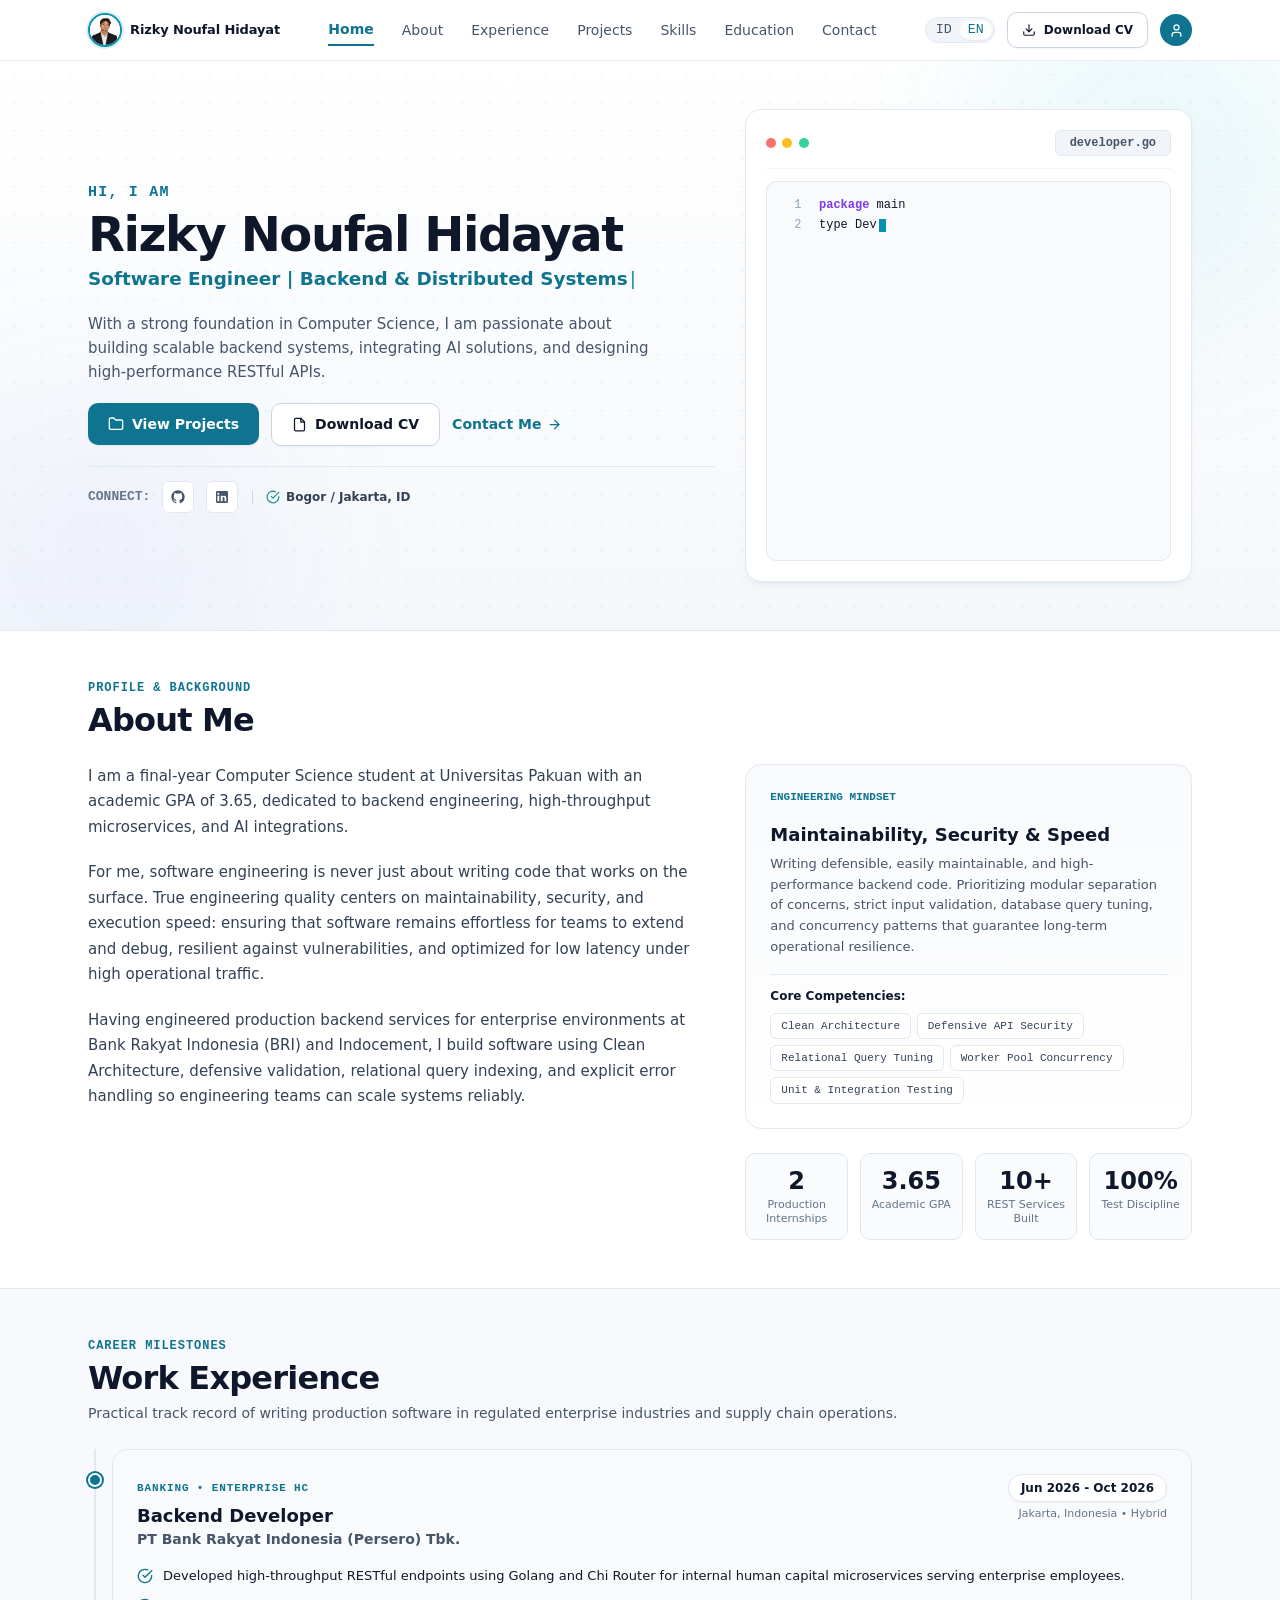
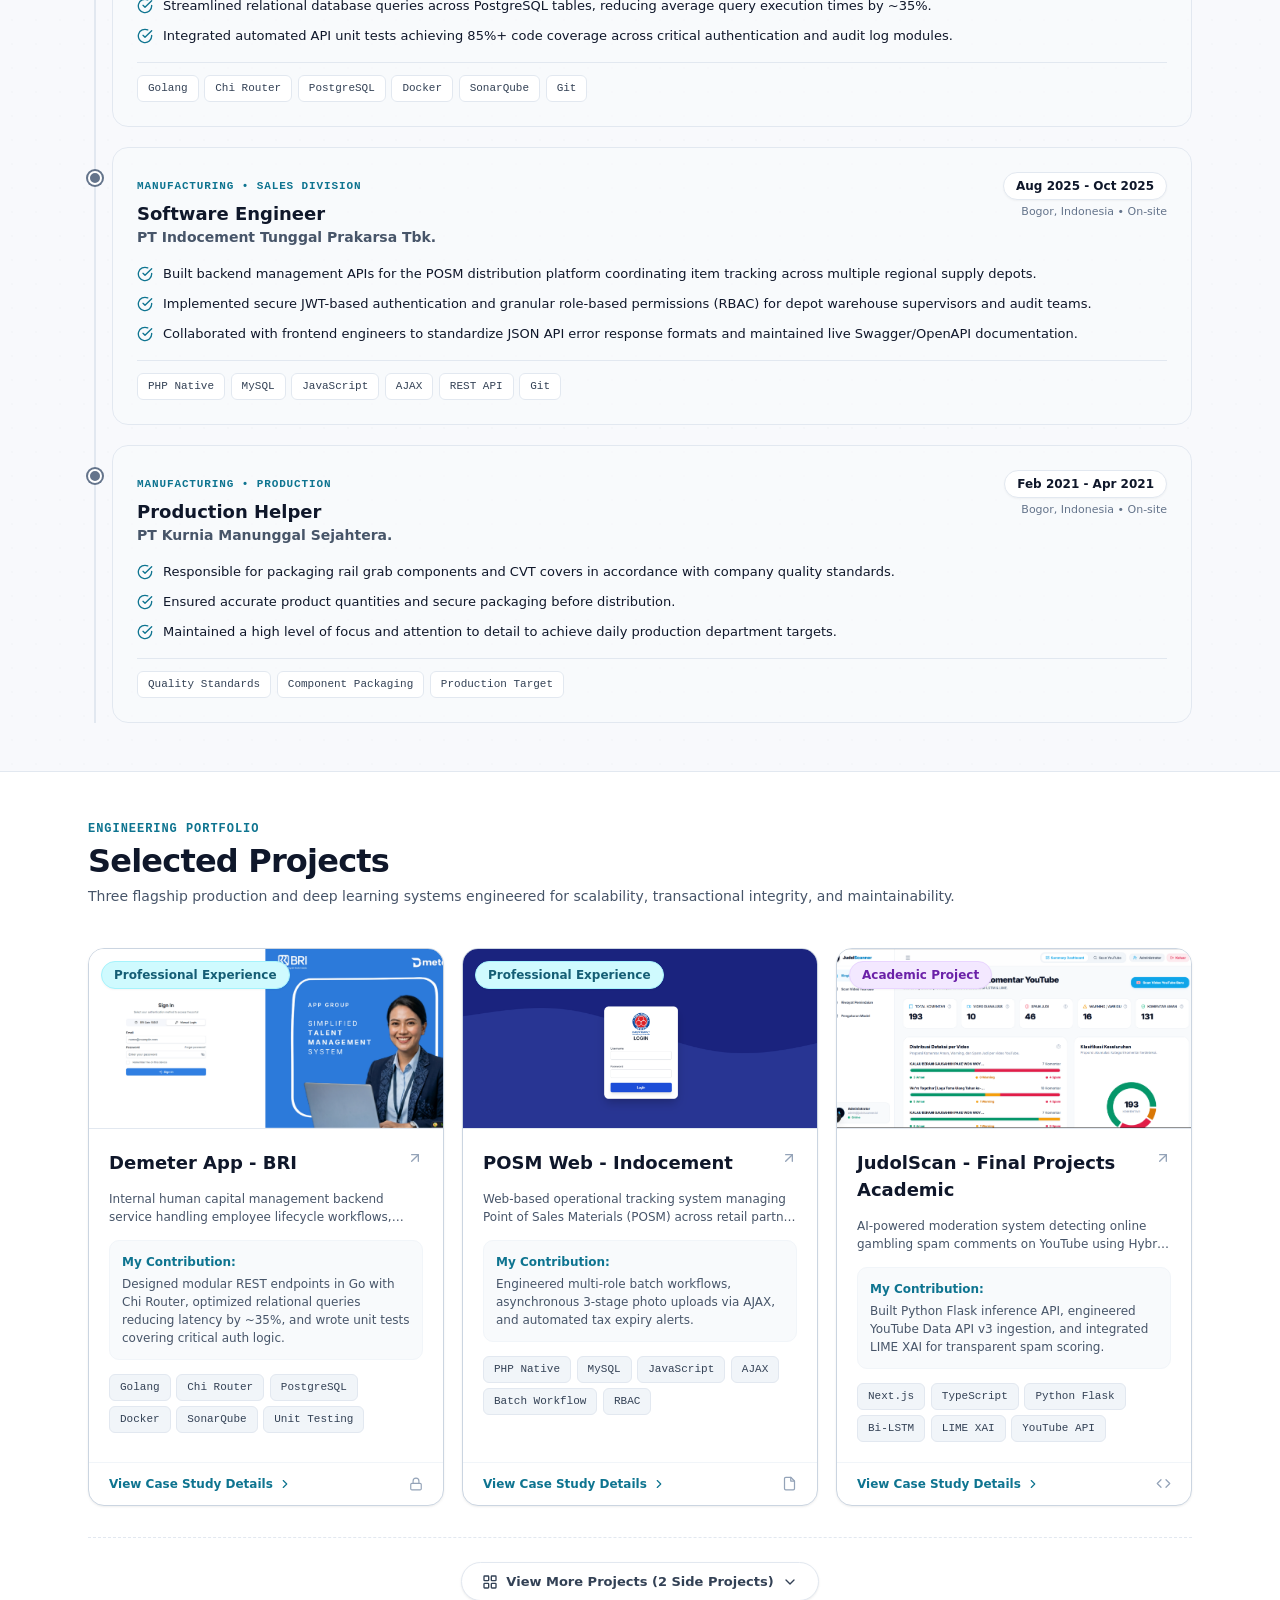
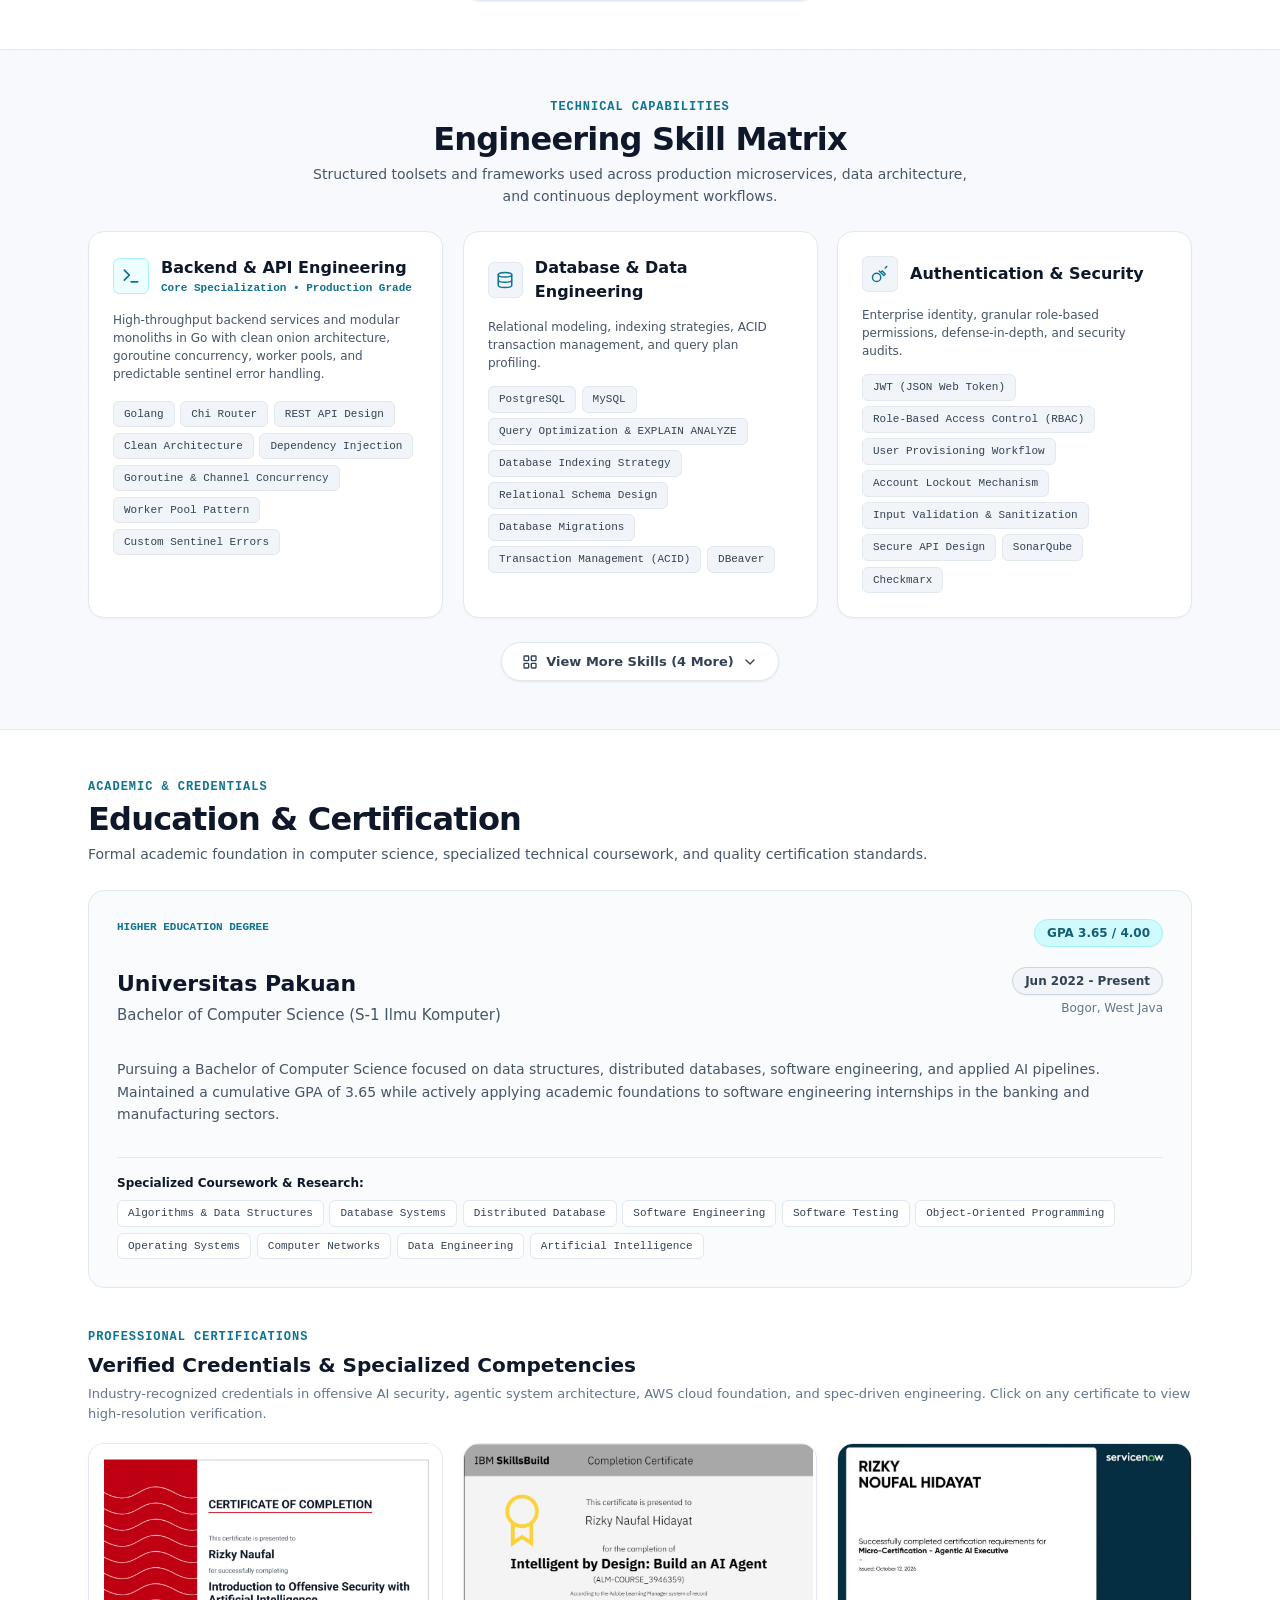
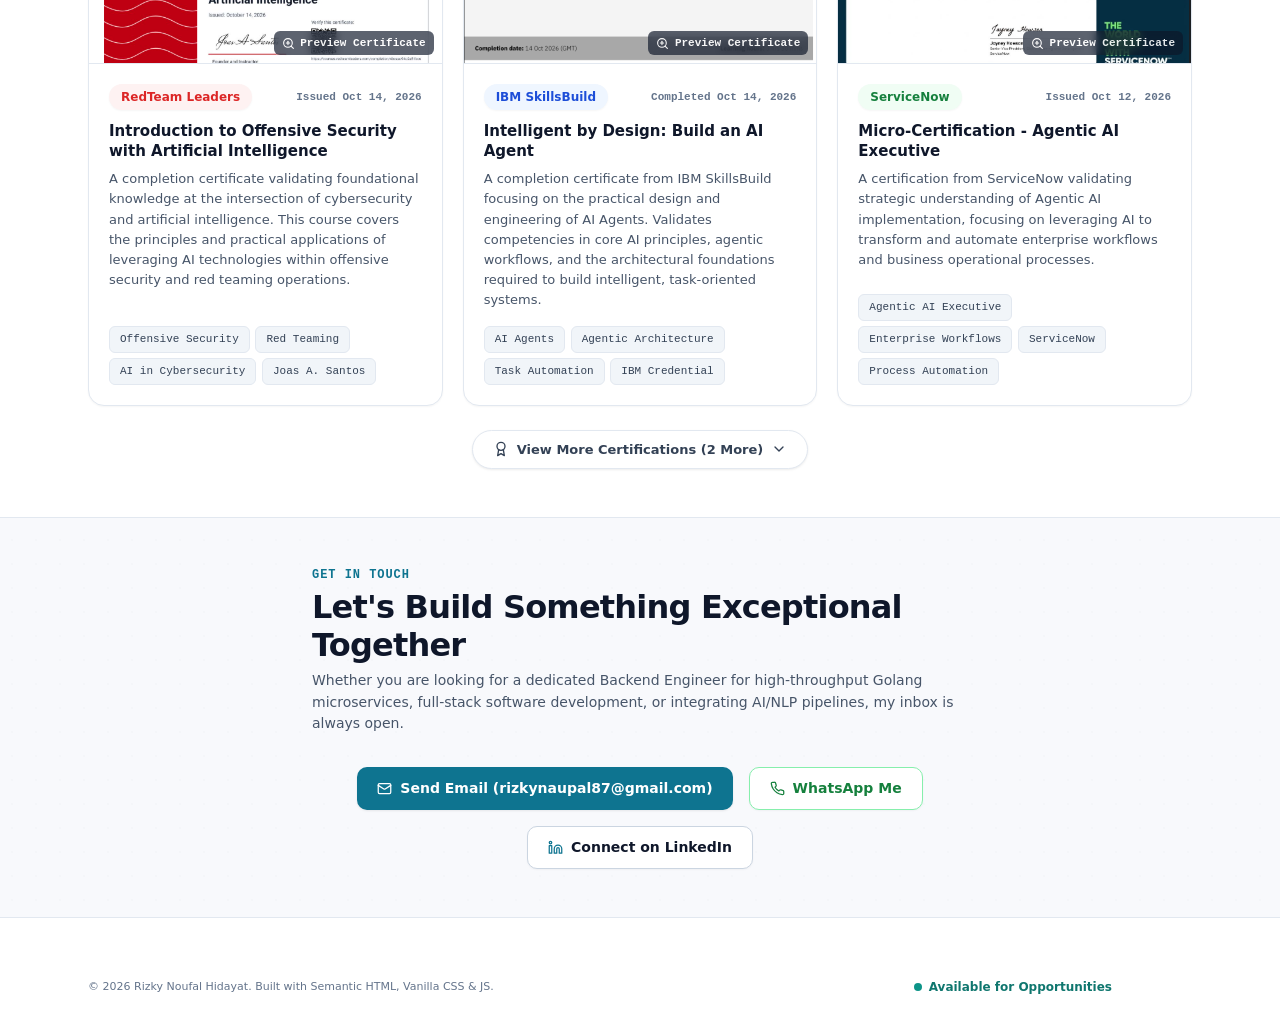
==== commit 8fe3f314: "feat: remove navbar role, show top 3 skills and certs with view more, and fix mobile card overflow" ====
--- a/index.html
+++ b/index.html
@@ -23,7 +23,6 @@
         <img src="assets/images/profile.jpg" alt="Rizky Noufal Hidayat" class="brand-avatar-img">
         <div class="brand-avatar-text">
           <span class="brand-avatar-name">Rizky Noufal Hidayat</span>
-          <span class="brand-avatar-role">Junior Backend Developer</span>
         </div>
       </a>
 
@@ -185,7 +184,7 @@
       </div>
 
       <!-- Right: developer.ts Live Code Card -->
-      <div>
+      <div class="hero-code-col">
         <div class="code-card">
           <div class="window-header">
             <div class="window-dots">
@@ -958,131 +957,154 @@
             <span class="tech-tag">Checkmarx</span>
           </div>
         </div>
-
-        <!-- 4. Testing & Code Quality -->
-        <div class="skill-card">
-          <div class="skill-card-header">
-            <div class="skill-icon-wrap">
-              <svg width="18" height="18" viewBox="0 0 24 24" fill="none" stroke="currentColor" stroke-width="2"
-                stroke-linecap="round" stroke-linejoin="round">
-                <polyline points="9 11 12 14 22 4" />
-                <path d="M21 12v7a2 2 0 0 1-2 2H5a2 2 0 0 1-2-2V5a2 2 0 0 1 2-2h11" />
-              </svg>
-            </div>
-            <h3 class="skill-card-title" data-i18n="skill4Title">Testing &amp; Code Quality</h3>
-          </div>
-
-          <p class="skill-card-desc" data-i18n="skill4Desc">
-            Automated regression prevention through isolated mocks, test assertions, and static code quality gates.
-          </p>
-
-          <div style="display: flex; flex-wrap: wrap; gap: 0.35rem;">
-            <span class="tech-tag">Go Testing Package</span>
-            <span class="tech-tag">Testify Assertion</span>
-            <span class="tech-tag">pgxmock</span>
-            <span class="tech-tag">httptest</span>
-            <span class="tech-tag">Unit &amp; Integration Testing</span>
-            <span class="tech-tag">Mock Repository Pattern</span>
-            <span class="tech-tag">Test Coverage Analysis</span>
-            <span class="tech-tag">SonarQube &amp; Checkmarx Integration</span>
-          </div>
-        </div>
-
-        <!-- 5. DevOps & Observability -->
-        <div class="skill-card">
-          <div class="skill-card-header">
-            <div class="skill-icon-wrap">
-              <svg width="18" height="18" viewBox="0 0 24 24" fill="none" stroke="currentColor" stroke-width="2"
-                stroke-linecap="round" stroke-linejoin="round">
-                <path
-                  d="m16.5 9.4-9-5.19M21 16V8a2 2 0 0 0-1-1.73l-7-4a2 2 0 0 0-2 0l-7 4A2 2 0 0 0 3 8v8a2 2 0 0 0 1 1.73l7 4a2 2 0 0 0 2 0l7-4A2 2 0 0 0 21 16z" />
-                <polyline points="3.27 6.96 12 12.01 20.73 6.96" />
-                <line x1="12" y1="22.08" x2="12" y2="12" />
-              </svg>
-            </div>
-            <h3 class="skill-card-title" data-i18n="skill5Title">DevOps &amp; Observability</h3>
-          </div>
-
-          <p class="skill-card-desc" data-i18n="skill5Desc">
-            Containerization, CI/CD runners, distributed tracing telemetry, and stress benchmarking.
-          </p>
-
-          <div style="display: flex; flex-wrap: wrap; gap: 0.35rem;">
-            <span class="tech-tag">Docker &amp; Containerization</span>
-            <span class="tech-tag">Git &amp; GitHub / Bitbucket</span>
-            <span class="tech-tag">Linux / Bash Shell</span>
-            <span class="tech-tag">OpenTelemetry (Traces &amp; Metrics)</span>
-            <span class="tech-tag">Distributed Tracing (Jaeger)</span>
-            <span class="tech-tag">Grafana &amp; Prometheus</span>
-            <span class="tech-tag">k6 Load Testing</span>
-            <span class="tech-tag">CI/CD Pipelines</span>
-            <span class="tech-tag">MinIO / S3 Storage</span>
-          </div>
-        </div>
-
-        <!-- 6. AI, Machine Learning & Data Integration -->
-        <div class="skill-card">
-          <div class="skill-card-header">
-            <div class="skill-icon-wrap">
-              <svg width="18" height="18" viewBox="0 0 24 24" fill="none" stroke="currentColor" stroke-width="2"
-                stroke-linecap="round" stroke-linejoin="round">
-                <rect width="18" height="18" x="3" y="3" rx="2" />
-                <path d="M15 9h.01" />
-                <path d="M9 9h.01" />
-                <path d="M9 15h6" />
-              </svg>
-            </div>
-            <h3 class="skill-card-title" data-i18n="skill6Title">AI, ML &amp; Data Integration</h3>
-          </div>
-
-          <p class="skill-card-desc" data-i18n="skill6Desc">
-            Machine learning pipelines, text classification, and explainable AI interpretability (applied in JudolScan).
-          </p>
-
-          <div style="display: flex; flex-wrap: wrap; gap: 0.35rem;">
-            <span class="tech-tag">Python</span>
-            <span class="tech-tag">Flask</span>
-            <span class="tech-tag">TensorFlow / Keras</span>
-            <span class="tech-tag">Bi-LSTM (Bidirectional LSTM)</span>
-            <span class="tech-tag">Natural Language Processing (NLP)</span>
-            <span class="tech-tag">Text Classification Pipeline</span>
-            <span class="tech-tag">LIME XAI Interpretability</span>
-            <span class="tech-tag">YouTube Data API v3</span>
-            <span class="tech-tag">IndoBERT (Exploration)</span>
-          </div>
-        </div>
-
-        <!-- 7. Frontend & Developer Tools -->
-        <div class="skill-card">
-          <div class="skill-card-header">
-            <div class="skill-icon-wrap">
-              <svg width="18" height="18" viewBox="0 0 24 24" fill="none" stroke="currentColor" stroke-width="2"
-                stroke-linecap="round" stroke-linejoin="round">
-                <rect width="18" height="18" x="3" y="3" rx="2" />
-                <path d="M3 9h18" />
-                <path d="M9 21V9" />
-              </svg>
-            </div>
-            <div>
-              <h3 class="skill-card-title" data-i18n="skill7Title">Frontend &amp; Developer Tools</h3>
-              <span class="skill-sub-badge" data-i18n="skill7Badge">Supporting Stack • Cross-Functional</span>
-            </div>
-          </div>
-
-          <p class="skill-card-desc" data-i18n="skill7Desc">
-            Modern frontend interfaces, API testing utilities, and structured development environments for end-to-end
-            integration.
-          </p>
-
-          <div style="display: flex; flex-wrap: wrap; gap: 0.35rem;">
-            <span class="tech-tag">TypeScript</span>
-            <span class="tech-tag">React</span>
-            <span class="tech-tag">Next.js</span>
-            <span class="tech-tag">Tailwind CSS</span>
-            <span class="tech-tag">Semantic HTML &amp; CSS</span>
-            <span class="tech-tag">Insomnia</span>
-            <span class="tech-tag">VS Code / Antigravity</span>
-            <span class="tech-tag">Git Workflow</span>
+      </div>
+
+      <!-- Collapsible Panel for 4 Remaining Skills -->
+      <div style="text-align: center; margin-top: 1.5rem;">
+        <button id="toggle-more-skills-btn" class="toggle-side-btn" aria-expanded="false"
+          aria-controls="more-skills-panel">
+          <svg width="16" height="16" viewBox="0 0 24 24" fill="none" stroke="currentColor" stroke-width="2"
+            stroke-linecap="round" stroke-linejoin="round">
+            <rect width="7" height="7" x="3" y="3" rx="1" />
+            <rect width="7" height="7" x="14" y="3" rx="1" />
+            <rect width="7" height="7" x="14" y="14" rx="1" />
+            <rect width="7" height="7" x="3" y="14" rx="1" />
+          </svg>
+          <span class="toggle-text" data-i18n="viewMoreSkills">View More Skills (4 More)</span>
+          <svg class="toggle-chevron" width="16" height="16" viewBox="0 0 24 24" fill="none" stroke="currentColor"
+            stroke-width="2" stroke-linecap="round" stroke-linejoin="round">
+            <polyline points="6 9 12 15 18 9" />
+          </svg>
+        </button>
+
+        <div id="more-skills-panel" class="collapsible-panel" style="display: none; margin-top: 1.5rem;">
+          <div class="skill-matrix-grid">
+            <!-- 4. Testing & Code Quality -->
+            <div class="skill-card">
+              <div class="skill-card-header">
+                <div class="skill-icon-wrap">
+                  <svg width="18" height="18" viewBox="0 0 24 24" fill="none" stroke="currentColor" stroke-width="2"
+                    stroke-linecap="round" stroke-linejoin="round">
+                    <polyline points="9 11 12 14 22 4" />
+                    <path d="M21 12v7a2 2 0 0 1-2 2H5a2 2 0 0 1-2-2V5a2 2 0 0 1 2-2h11" />
+                  </svg>
+                </div>
+                <h3 class="skill-card-title" data-i18n="skill4Title">Testing &amp; Code Quality</h3>
+              </div>
+
+              <p class="skill-card-desc" data-i18n="skill4Desc">
+                Automated regression prevention through isolated mocks, test assertions, and static code quality gates.
+              </p>
+
+              <div style="display: flex; flex-wrap: wrap; gap: 0.35rem;">
+                <span class="tech-tag">Go Testing Package</span>
+                <span class="tech-tag">Testify Assertion</span>
+                <span class="tech-tag">pgxmock</span>
+                <span class="tech-tag">httptest</span>
+                <span class="tech-tag">Unit &amp; Integration Testing</span>
+                <span class="tech-tag">Mock Repository Pattern</span>
+                <span class="tech-tag">Test Coverage Analysis</span>
+                <span class="tech-tag">SonarQube &amp; Checkmarx Integration</span>
+              </div>
+            </div>
+
+            <!-- 5. DevOps & Observability -->
+            <div class="skill-card">
+              <div class="skill-card-header">
+                <div class="skill-icon-wrap">
+                  <svg width="18" height="18" viewBox="0 0 24 24" fill="none" stroke="currentColor" stroke-width="2"
+                    stroke-linecap="round" stroke-linejoin="round">
+                    <path
+                      d="m16.5 9.4-9-5.19M21 16V8a2 2 0 0 0-1-1.73l-7-4a2 2 0 0 0-2 0l-7 4A2 2 0 0 0 3 8v8a2 2 0 0 0 1 1.73l7 4a2 2 0 0 0 2 0l7-4A2 2 0 0 0 21 16z" />
+                    <polyline points="3.27 6.96 12 12.01 20.73 6.96" />
+                    <line x1="12" y1="22.08" x2="12" y2="12" />
+                  </svg>
+                </div>
+                <h3 class="skill-card-title" data-i18n="skill5Title">DevOps &amp; Observability</h3>
+              </div>
+
+              <p class="skill-card-desc" data-i18n="skill5Desc">
+                Containerization, CI/CD runners, distributed tracing telemetry, and stress benchmarking.
+              </p>
+
+              <div style="display: flex; flex-wrap: wrap; gap: 0.35rem;">
+                <span class="tech-tag">Docker &amp; Containerization</span>
+                <span class="tech-tag">Git &amp; GitHub / Bitbucket</span>
+                <span class="tech-tag">Linux / Bash Shell</span>
+                <span class="tech-tag">OpenTelemetry (Traces &amp; Metrics)</span>
+                <span class="tech-tag">Distributed Tracing (Jaeger)</span>
+                <span class="tech-tag">Grafana &amp; Prometheus</span>
+                <span class="tech-tag">k6 Load Testing</span>
+                <span class="tech-tag">CI/CD Pipelines</span>
+                <span class="tech-tag">MinIO / S3 Storage</span>
+              </div>
+            </div>
+
+            <!-- 6. AI, Machine Learning & Data Integration -->
+            <div class="skill-card">
+              <div class="skill-card-header">
+                <div class="skill-icon-wrap">
+                  <svg width="18" height="18" viewBox="0 0 24 24" fill="none" stroke="currentColor" stroke-width="2"
+                    stroke-linecap="round" stroke-linejoin="round">
+                    <rect width="18" height="18" x="3" y="3" rx="2" />
+                    <path d="M15 9h.01" />
+                    <path d="M9 9h.01" />
+                    <path d="M9 15h6" />
+                  </svg>
+                </div>
+                <h3 class="skill-card-title" data-i18n="skill6Title">AI, ML &amp; Data Integration</h3>
+              </div>
+
+              <p class="skill-card-desc" data-i18n="skill6Desc">
+                Machine learning pipelines, text classification, and explainable AI interpretability (applied in JudolScan).
+              </p>
+
+              <div style="display: flex; flex-wrap: wrap; gap: 0.35rem;">
+                <span class="tech-tag">Python</span>
+                <span class="tech-tag">Flask</span>
+                <span class="tech-tag">TensorFlow / Keras</span>
+                <span class="tech-tag">Bi-LSTM (Bidirectional LSTM)</span>
+                <span class="tech-tag">Natural Language Processing (NLP)</span>
+                <span class="tech-tag">Text Classification Pipeline</span>
+                <span class="tech-tag">LIME XAI Interpretability</span>
+                <span class="tech-tag">YouTube Data API v3</span>
+                <span class="tech-tag">IndoBERT (Exploration)</span>
+              </div>
+            </div>
+
+            <!-- 7. Frontend & Developer Tools -->
+            <div class="skill-card">
+              <div class="skill-card-header">
+                <div class="skill-icon-wrap">
+                  <svg width="18" height="18" viewBox="0 0 24 24" fill="none" stroke="currentColor" stroke-width="2"
+                    stroke-linecap="round" stroke-linejoin="round">
+                    <rect width="18" height="18" x="3" y="3" rx="2" />
+                    <path d="M3 9h18" />
+                    <path d="M9 21V9" />
+                  </svg>
+                </div>
+                <div>
+                  <h3 class="skill-card-title" data-i18n="skill7Title">Frontend &amp; Developer Tools</h3>
+                  <span class="skill-sub-badge" data-i18n="skill7Badge">Supporting Stack • Cross-Functional</span>
+                </div>
+              </div>
+
+              <p class="skill-card-desc" data-i18n="skill7Desc">
+                Modern frontend interfaces, API testing utilities, and structured development environments for end-to-end
+                integration.
+              </p>
+
+              <div style="display: flex; flex-wrap: wrap; gap: 0.35rem;">
+                <span class="tech-tag">TypeScript</span>
+                <span class="tech-tag">React</span>
+                <span class="tech-tag">Next.js</span>
+                <span class="tech-tag">Tailwind CSS</span>
+                <span class="tech-tag">Semantic HTML &amp; CSS</span>
+                <span class="tech-tag">Insomnia</span>
+                <span class="tech-tag">VS Code / Antigravity</span>
+                <span class="tech-tag">Git Workflow</span>
+              </div>
+            </div>
           </div>
         </div>
       </div>
@@ -1291,86 +1313,108 @@
                 </div>
               </div>
             </article>
-
-            <!-- Cert 4: Dicoding - Belajar Dasar Cloud dan Gen AI di AWS -->
-            <article class="cert-card">
-              <div class="cert-preview">
-                <img src="assets/images/certificates/dicoding-aws-genai.png"
-                  alt="Belajar Dasar Cloud dan Gen AI di AWS - Dicoding Indonesia" class="previewable-img"
-                  data-preview-img="assets/images/certificates/dicoding-aws-genai.png"
-                  data-caption="Dicoding Academy: Belajar Dasar Cloud dan Gen AI di AWS (Certificate ID: 81P2K7E2OXOY)"
-                  loading="lazy">
-                <span class="cert-zoom-hint">
-                  <svg width="13" height="13" viewBox="0 0 24 24" fill="none" stroke="currentColor" stroke-width="2"
-                    stroke-linecap="round" stroke-linejoin="round">
-                    <circle cx="11" cy="11" r="8" />
-                    <line x1="21" y1="21" x2="16.65" y2="16.65" />
-                    <line x1="11" y1="8" x2="11" y2="14" />
-                    <line x1="8" y1="11" x2="14" y2="11" />
-                  </svg>
-                  <span data-i18n="certPreviewHint">Preview Certificate</span>
-                </span>
-              </div>
-              <div class="cert-body">
-                <div class="cert-meta-row">
-                  <span class="badge-pill" style="background: #f0fdfa; color: #0f766e; border-color: #99f6e4;">Dicoding
-                    Academy</span>
-                  <span class="cert-date">Issued Sep 24, 2026</span>
-                </div>
-                <h4 class="cert-title" data-i18n="cert4Title">Belajar Dasar Cloud dan Gen AI di AWS</h4>
-                <p class="cert-desc" data-i18n="cert4Desc">
-                  A competency certificate from Dicoding Academy verifying foundational knowledge in AWS Cloud
-                  architecture, cloud computing paradigms, and practical implementation of Generative AI services on
-                  Amazon Web Services.
-                </p>
-                <div class="cert-tags">
-                  <span class="tech-tag">AWS Cloud</span>
-                  <span class="tech-tag">Cloud Infrastructure</span>
-                  <span class="tech-tag">Generative AI</span>
-                  <span class="tech-tag">ID: 81P2K7E2OXOY</span>
-                </div>
-              </div>
-            </article>
-
-            <!-- Cert 5: Dicoding - Spec-Driven Development dengan Kiro -->
-            <article class="cert-card">
-              <div class="cert-preview">
-                <img src="assets/images/certificates/dicoding-sdd-kiro.png"
-                  alt="Spec-Driven Development dengan Kiro - Dicoding Indonesia" class="previewable-img"
-                  data-preview-img="assets/images/certificates/dicoding-sdd-kiro.png"
-                  data-caption="Dicoding Academy: Spec-Driven Development dengan Kiro (Certificate ID: 53XEM46M0PRN)"
-                  loading="lazy">
-                <span class="cert-zoom-hint">
-                  <svg width="13" height="13" viewBox="0 0 24 24" fill="none" stroke="currentColor" stroke-width="2"
-                    stroke-linecap="round" stroke-linejoin="round">
-                    <circle cx="11" cy="11" r="8" />
-                    <line x1="21" y1="21" x2="16.65" y2="16.65" />
-                    <line x1="11" y1="8" x2="11" y2="14" />
-                    <line x1="8" y1="11" x2="14" y2="11" />
-                  </svg>
-                  <span data-i18n="certPreviewHint">Preview Certificate</span>
-                </span>
-              </div>
-              <div class="cert-body">
-                <div class="cert-meta-row">
-                  <span class="badge-pill" style="background: #faf5ff; color: #7e22ce; border-color: #e9d5ff;">Dicoding
-                    Academy</span>
-                  <span class="cert-date">Issued Sep 24, 2026</span>
-                </div>
-                <h4 class="cert-title" data-i18n="cert5Title">Spec-Driven Development dengan Kiro</h4>
-                <p class="cert-desc" data-i18n="cert5Desc">
-                  A software engineering certification from Dicoding Academy validating skills in Spec-Driven
-                  Development (SDD), structuring technical specifications, and leveraging AI-powered development
-                  workflows with Kiro to accelerate production software delivery.
-                </p>
-                <div class="cert-tags">
-                  <span class="tech-tag">Spec-Driven Dev</span>
-                  <span class="tech-tag">Kiro AI</span>
-                  <span class="tech-tag">Software Specs</span>
-                  <span class="tech-tag">ID: 53XEM46M0PRN</span>
-                </div>
-              </div>
-            </article>
+          </div>
+
+          <!-- Collapsible Panel for 2 Remaining Certifications -->
+          <div style="text-align: center; margin-top: 1.5rem;">
+            <button id="toggle-more-certs-btn" class="toggle-side-btn" aria-expanded="false"
+              aria-controls="more-certs-panel">
+              <svg width="16" height="16" viewBox="0 0 24 24" fill="none" stroke="currentColor" stroke-width="2"
+                stroke-linecap="round" stroke-linejoin="round">
+                <circle cx="12" cy="8" r="6" />
+                <path d="M15.477 12.89 17 22l-5-3-5 3 1.523-9.11" />
+              </svg>
+              <span class="toggle-text" data-i18n="viewMoreCerts">View More Certifications (2 More)</span>
+              <svg class="toggle-chevron" width="16" height="16" viewBox="0 0 24 24" fill="none" stroke="currentColor"
+                stroke-width="2" stroke-linecap="round" stroke-linejoin="round">
+                <polyline points="6 9 12 15 18 9" />
+              </svg>
+            </button>
+
+            <div id="more-certs-panel" class="collapsible-panel" style="display: none; margin-top: 1.5rem;">
+              <div class="cert-grid">
+                <!-- Cert 4: Dicoding - Belajar Dasar Cloud dan Gen AI di AWS -->
+                <article class="cert-card">
+                  <div class="cert-preview">
+                    <img src="assets/images/certificates/dicoding-aws-genai.png"
+                      alt="Belajar Dasar Cloud dan Gen AI di AWS - Dicoding Indonesia" class="previewable-img"
+                      data-preview-img="assets/images/certificates/dicoding-aws-genai.png"
+                      data-caption="Dicoding Academy: Belajar Dasar Cloud dan Gen AI di AWS (Certificate ID: 81P2K7E2OXOY)"
+                      loading="lazy">
+                    <span class="cert-zoom-hint">
+                      <svg width="13" height="13" viewBox="0 0 24 24" fill="none" stroke="currentColor" stroke-width="2"
+                        stroke-linecap="round" stroke-linejoin="round">
+                        <circle cx="11" cy="11" r="8" />
+                        <line x1="21" y1="21" x2="16.65" y2="16.65" />
+                        <line x1="11" y1="8" x2="11" y2="14" />
+                        <line x1="8" y1="11" x2="14" y2="11" />
+                      </svg>
+                      <span data-i18n="certPreviewHint">Preview Certificate</span>
+                    </span>
+                  </div>
+                  <div class="cert-body">
+                    <div class="cert-meta-row">
+                      <span class="badge-pill" style="background: #f0fdfa; color: #0f766e; border-color: #99f6e4;">Dicoding
+                        Academy</span>
+                      <span class="cert-date">Issued Sep 24, 2026</span>
+                    </div>
+                    <h4 class="cert-title" data-i18n="cert4Title">Belajar Dasar Cloud dan Gen AI di AWS</h4>
+                    <p class="cert-desc" data-i18n="cert4Desc">
+                      A competency certificate from Dicoding Academy verifying foundational knowledge in AWS Cloud
+                      architecture, cloud computing paradigms, and practical implementation of Generative AI services on
+                      Amazon Web Services.
+                    </p>
+                    <div class="cert-tags">
+                      <span class="tech-tag">AWS Cloud</span>
+                      <span class="tech-tag">Cloud Infrastructure</span>
+                      <span class="tech-tag">Generative AI</span>
+                      <span class="tech-tag">ID: 81P2K7E2OXOY</span>
+                    </div>
+                  </div>
+                </article>
+
+                <!-- Cert 5: Dicoding - Spec-Driven Development dengan Kiro -->
+                <article class="cert-card">
+                  <div class="cert-preview">
+                    <img src="assets/images/certificates/dicoding-sdd-kiro.png"
+                      alt="Spec-Driven Development dengan Kiro - Dicoding Indonesia" class="previewable-img"
+                      data-preview-img="assets/images/certificates/dicoding-sdd-kiro.png"
+                      data-caption="Dicoding Academy: Spec-Driven Development dengan Kiro (Certificate ID: 53XEM46M0PRN)"
+                      loading="lazy">
+                    <span class="cert-zoom-hint">
+                      <svg width="13" height="13" viewBox="0 0 24 24" fill="none" stroke="currentColor" stroke-width="2"
+                        stroke-linecap="round" stroke-linejoin="round">
+                        <circle cx="11" cy="11" r="8" />
+                        <line x1="21" y1="21" x2="16.65" y2="16.65" />
+                        <line x1="11" y1="8" x2="11" y2="14" />
+                        <line x1="8" y1="11" x2="14" y2="11" />
+                      </svg>
+                      <span data-i18n="certPreviewHint">Preview Certificate</span>
+                    </span>
+                  </div>
+                  <div class="cert-body">
+                    <div class="cert-meta-row">
+                      <span class="badge-pill" style="background: #faf5ff; color: #7e22ce; border-color: #e9d5ff;">Dicoding
+                        Academy</span>
+                      <span class="cert-date">Issued Sep 24, 2026</span>
+                    </div>
+                    <h4 class="cert-title" data-i18n="cert5Title">Spec-Driven Development dengan Kiro</h4>
+                    <p class="cert-desc" data-i18n="cert5Desc">
+                      A software engineering certification from Dicoding Academy validating skills in Spec-Driven
+                      Development (SDD), structuring technical specifications, and leveraging AI-powered development
+                      workflows with Kiro to accelerate production software delivery.
+                    </p>
+                    <div class="cert-tags">
+                      <span class="tech-tag">Spec-Driven Dev</span>
+                      <span class="tech-tag">Kiro AI</span>
+                      <span class="tech-tag">Software Specs</span>
+                      <span class="tech-tag">ID: 53XEM46M0PRN</span>
+                    </div>
+                  </div>
+                </article>
+              </div>
+            </div>
+          </div>
           </div>
         </div>
       </div>
--- a/css/components.css
+++ b/css/components.css
@@ -287,6 +287,17 @@
   align-items: center;
 }
 
+.hero-grid > div {
+  min-width: 0;
+  max-width: 100%;
+}
+
+.hero-code-col {
+  min-width: 0;
+  max-width: 100%;
+  width: 100%;
+}
+
 @media (min-width: 1024px) {
   .hero-grid {
     grid-template-columns: 7fr 5fr;
@@ -327,11 +338,13 @@
   color: var(--brand-teal-dark);
   line-height: 1.35;
   margin-bottom: 0.65rem;
+  min-height: 4.25rem; /* Reserves space for multi-line wrap on mobile to prevent jitter */
 }
 
 @media (min-width: 640px) {
   .hero-subtitle {
     font-size: 1.15rem;
+    min-height: 2.2rem; /* Clean baseline on tablet/desktop */
   }
 }
 
@@ -382,6 +395,9 @@
 
 /* Developer.ts Code Card (White Theme) */
 .code-card {
+  max-width: 100%;
+  box-sizing: border-box;
+  overflow: hidden;
   border-radius: var(--radius-lg);
   border: 1px solid var(--border-light);
   background-color: #ffffff;
@@ -426,6 +442,7 @@
 }
 
 .code-editor {
+  min-height: 380px;
   border-radius: var(--radius-md);
   border: 1px solid var(--border-light);
   background-color: #f8fafc;
@@ -1316,13 +1333,30 @@
     box-sizing: border-box !important;
   }
 
+  /* Hero Locked Heights to prevent mobile layout jitter */
+  .hero-subtitle {
+    min-height: 4.25rem !important;
+  }
+
+  .hero-code-col {
+    min-width: 0 !important;
+    max-width: 100% !important;
+    width: 100% !important;
+    overflow: hidden;
+  }
+
   /* Hero Code Card */
   .code-card {
+    max-width: 100% !important;
+    overflow: hidden !important;
     padding: 0.625rem 0.5rem !important;
     margin-top: 0.25rem !important;
   }
 
   .code-editor {
+    max-width: 100% !important;
+    overflow-x: auto !important;
+    min-height: 320px !important;
     padding: 0.6rem 0.5rem !important;
     font-size: 0.6875rem !important;
     line-height: 1.55;
@@ -1479,17 +1513,26 @@
   text-align: center;
 }
 
+.side-projects-panel,
+.collapsible-panel {
+  display: none;
+  margin-top: 1.25rem;
+  text-align: left;
+}
+
+.side-projects-panel.open,
+.collapsible-panel.open {
+  display: block;
+  animation: fadeInDown 0.35s ease forwards;
+}
+
 .side-projects-panel {
-  display: none;
   grid-template-columns: repeat(auto-fit, minmax(320px, 1fr));
   gap: 1.25rem;
-  margin-top: 1.25rem;
-  text-align: left;
 }
 
 .side-projects-panel.open {
   display: grid;
-  animation: fadeInDown 0.35s ease forwards;
 }
 
 @keyframes fadeInDown {
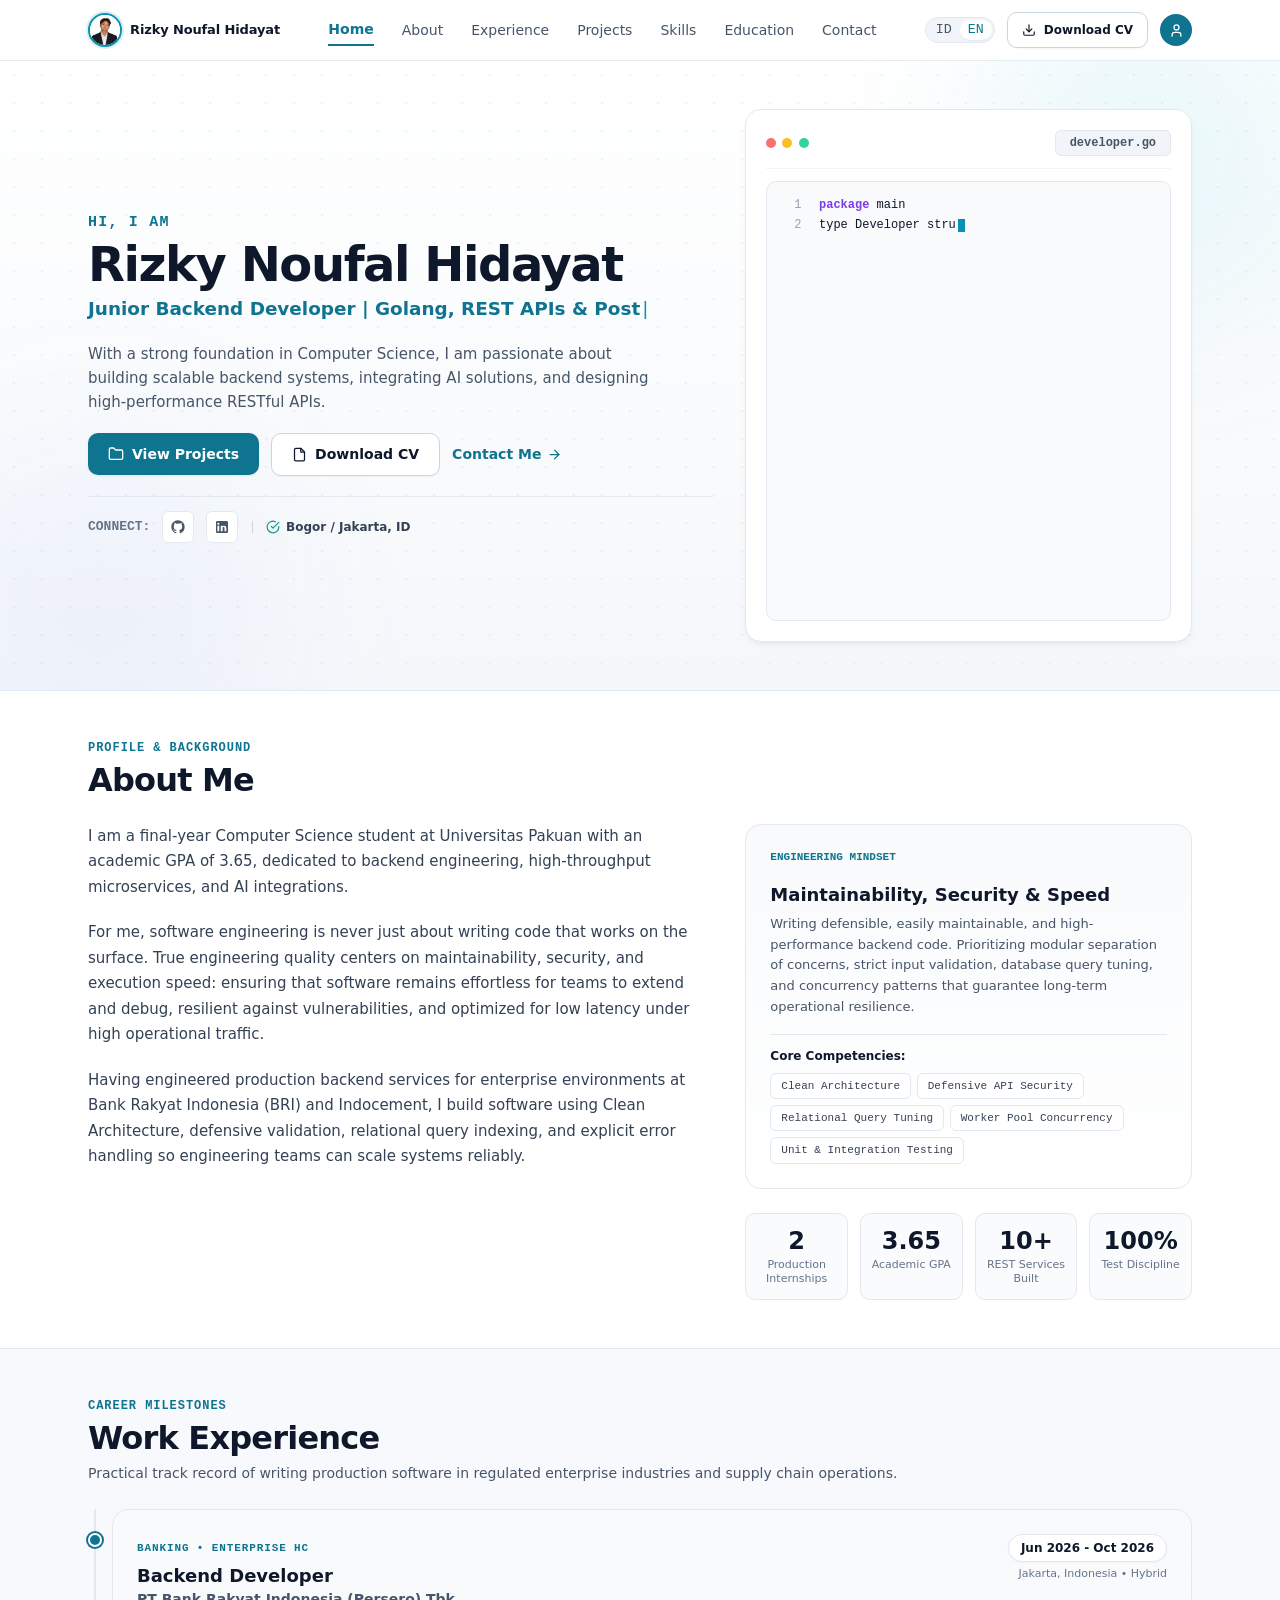
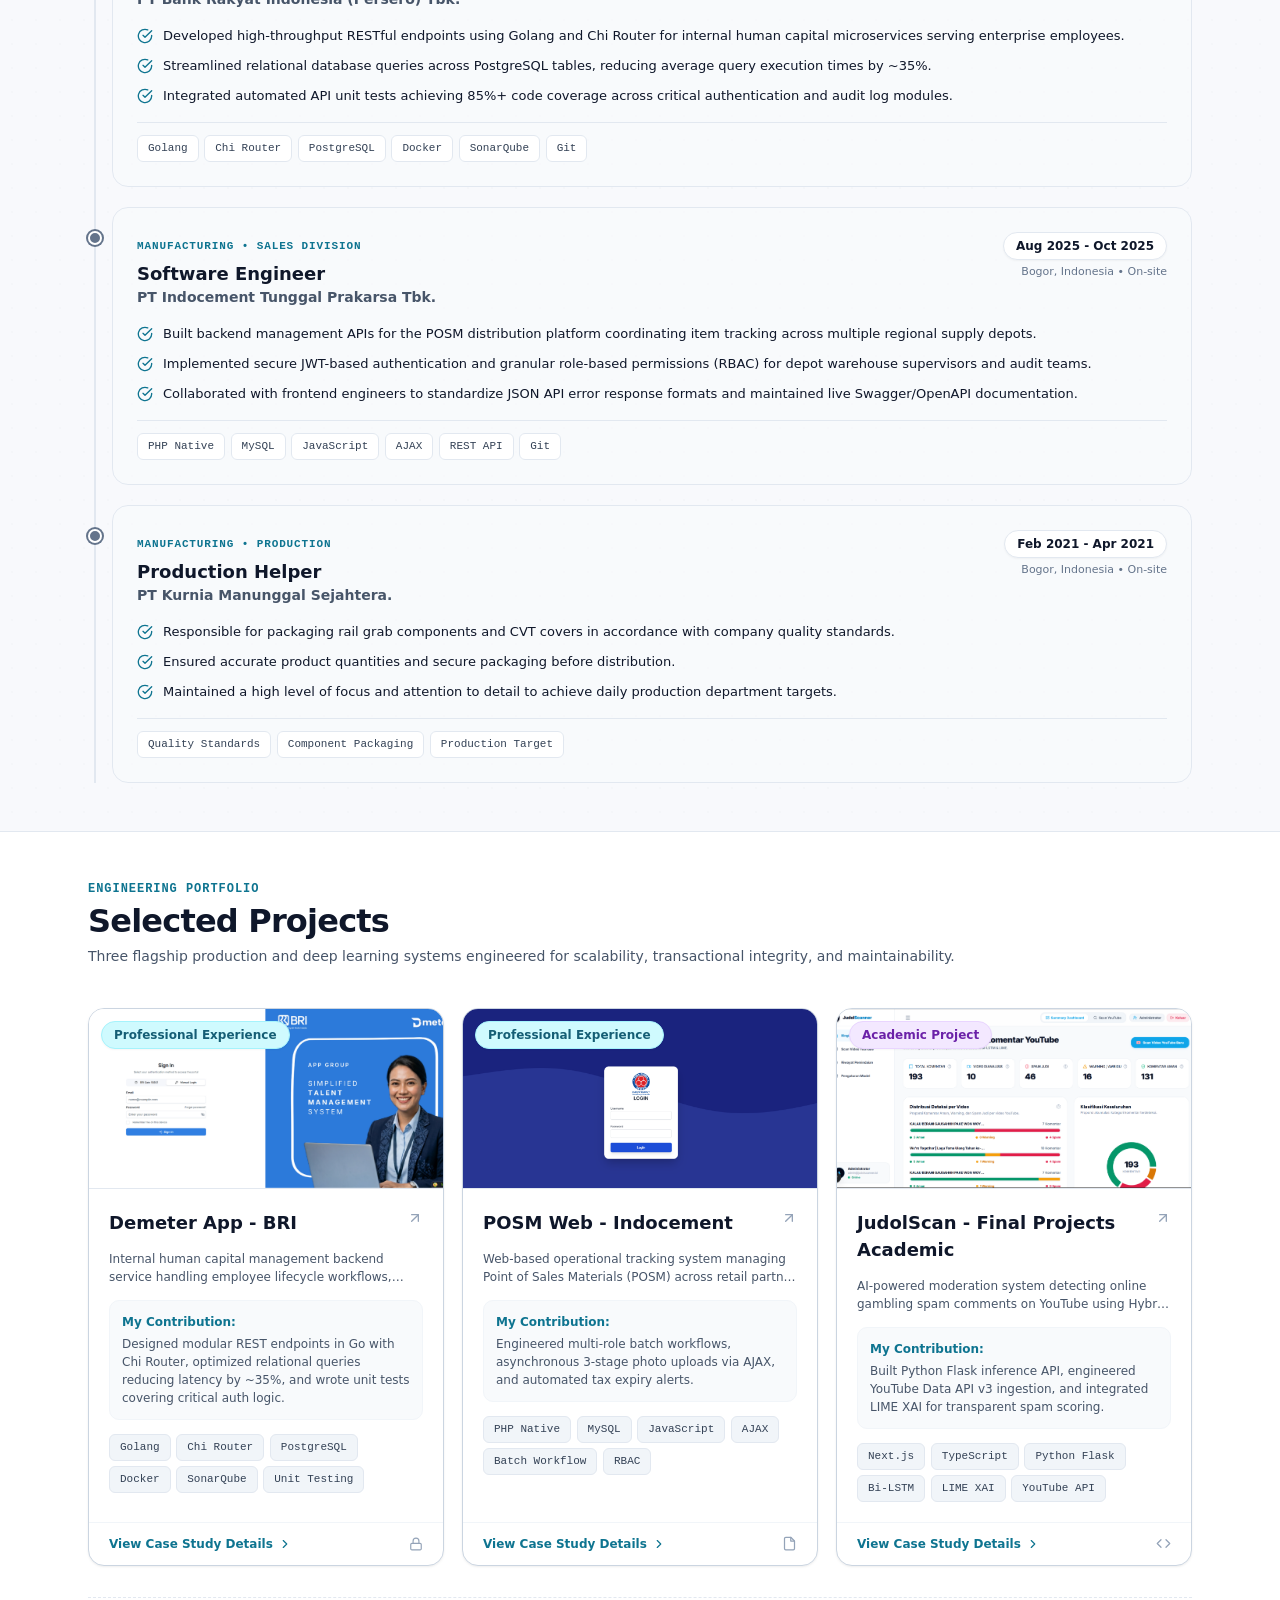
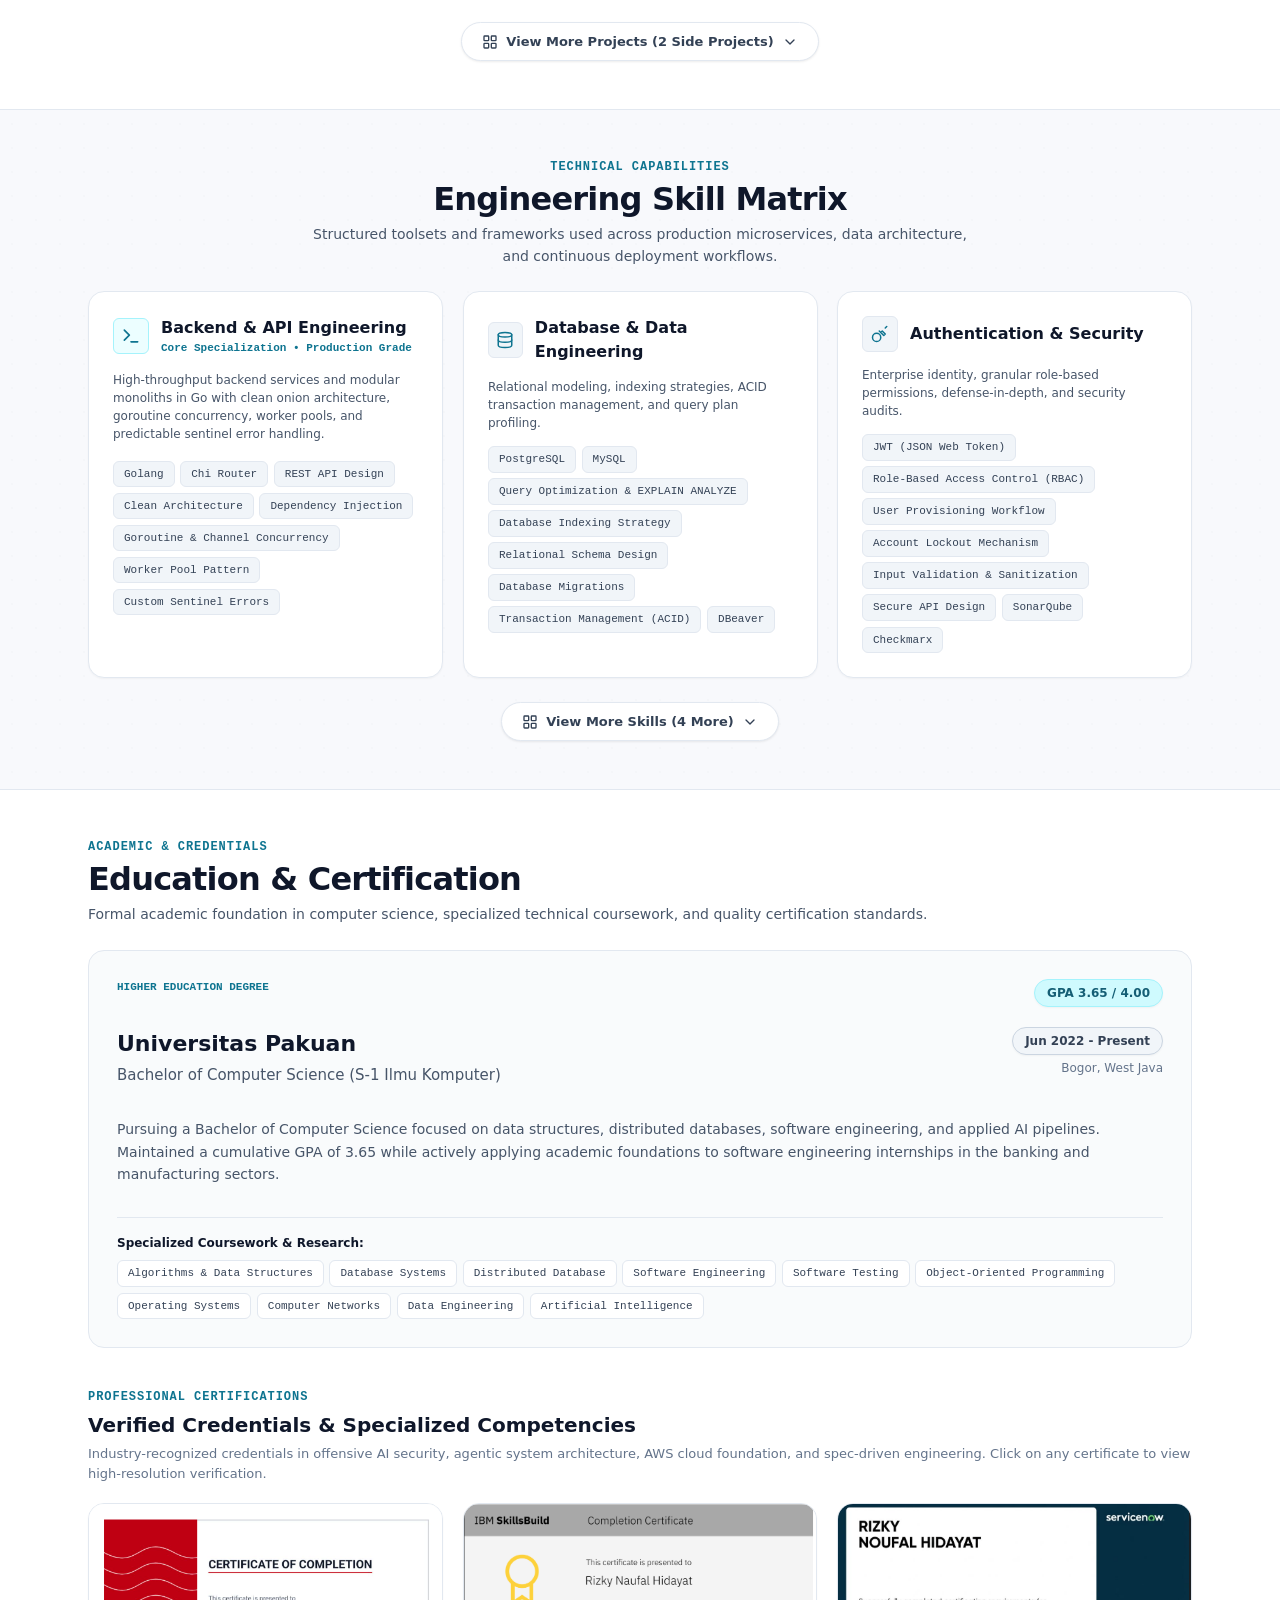
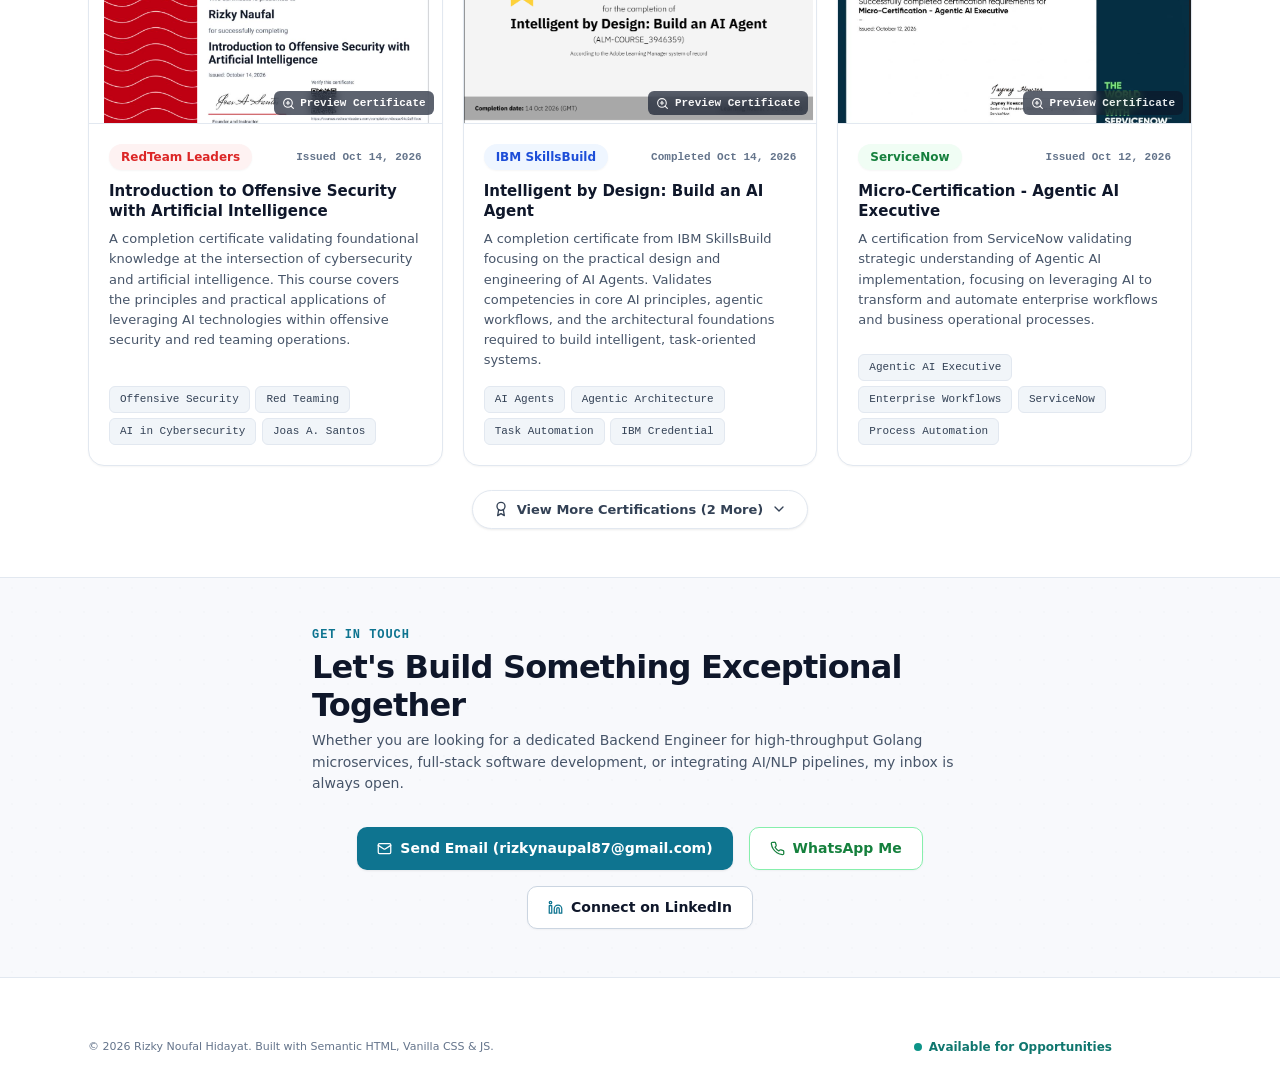
==== commit fa7e9f84: "feat: add Junior Software Engineer and AI Engineer to developer.go roles with mobile-optimized multi" ====
--- a/index.html
+++ b/index.html
@@ -204,26 +204,23 @@
                 </tr>
                 <tr>
                   <td class="line-num">2</td>
-                  <td class="line-code"><span class="token-kw">type</span> <span class="token-var">Developer</span>
-                    <span class="token-kw">struct</span> {
-                  </td>
+                  <td class="line-code"><span class="token-kw">type</span> <span class="token-var">Developer</span> <span class="token-kw">struct</span> {</td>
                 </tr>
                 <tr>
                   <td class="line-num">3</td>
-                  <td class="line-code"> <span class="token-key">Name</span> <span class="token-kw">string</span></td>
+                  <td class="line-code">  <span class="token-key">Name</span>   <span class="token-kw">string</span></td>
                 </tr>
                 <tr>
                   <td class="line-num">4</td>
-                  <td class="line-code"> <span class="token-key">Role</span> <span class="token-kw">string</span></td>
+                  <td class="line-code">  <span class="token-key">Roles</span>  []<span class="token-kw">string</span></td>
                 </tr>
                 <tr>
                   <td class="line-num">5</td>
-                  <td class="line-code"> <span class="token-key">Skills</span> []<span class="token-kw">string</span>
-                  </td>
+                  <td class="line-code">  <span class="token-key">Skills</span> []<span class="token-kw">string</span></td>
                 </tr>
                 <tr>
                   <td class="line-num">6</td>
-                  <td class="line-code"> <span class="token-key">Focus</span> <span class="token-kw">string</span></td>
+                  <td class="line-code">  <span class="token-key">Focus</span>  <span class="token-kw">string</span></td>
                 </tr>
                 <tr>
                   <td class="line-num">7</td>
@@ -231,38 +228,47 @@
                 </tr>
                 <tr>
                   <td class="line-num">8</td>
-                  <td class="line-code"><span class="token-var">dev</span> := <span class="token-var">Developer</span>{
-                  </td>
+                  <td class="line-code"><span class="token-var">dev</span> := <span class="token-var">Developer</span>{</td>
                 </tr>
                 <tr>
                   <td class="line-num">9</td>
-                  <td class="line-code"> <span class="token-key">Name</span>: <span class="token-str">'Rizky Noufal
-                      Hidayat'</span>,</td>
+                  <td class="line-code">  <span class="token-key">Name</span>:   <span class="token-str">'Rizky Noufal Hidayat'</span>,</td>
                 </tr>
                 <tr>
                   <td class="line-num">10</td>
-                  <td class="line-code"> <span class="token-key">Role</span>: <span class="token-str">'Junior Backend
-                      Developer'</span>,</td>
+                  <td class="line-code">  <span class="token-key">Roles</span>: []<span class="token-kw">string</span>{</td>
                 </tr>
                 <tr>
                   <td class="line-num">11</td>
-                  <td class="line-code"> <span class="token-key">Skills</span>: []<span
-                      class="token-kw">string</span>{<span class="token-str">'Golang'</span>, <span
-                      class="token-str">'PostgreSQL'</span>, <span class="token-str">'APIs'</span>},</td>
+                  <td class="line-code">    <span class="token-str">'Junior Backend Developer'</span>,</td>
                 </tr>
                 <tr>
                   <td class="line-num">12</td>
-                  <td class="line-code"> <span class="token-key">Focus</span>: <span class="token-str">'Maintainability,
-                      Security &amp; Speed'</span>,</td>
+                  <td class="line-code">    <span class="token-str">'Junior Software Engineer'</span>,</td>
                 </tr>
                 <tr>
                   <td class="line-num">13</td>
+                  <td class="line-code">    <span class="token-str">'AI Engineer'</span>,</td>
+                </tr>
+                <tr>
+                  <td class="line-num">14</td>
+                  <td class="line-code">  },</td>
+                </tr>
+                <tr>
+                  <td class="line-num">15</td>
+                  <td class="line-code">  <span class="token-key">Skills</span>: []<span class="token-kw">string</span>{<span class="token-str">'Golang'</span>, <span class="token-str">'PostgreSQL'</span>, <span class="token-str">'APIs'</span>},</td>
+                </tr>
+                <tr>
+                  <td class="line-num">16</td>
+                  <td class="line-code">  <span class="token-key">Focus</span>:  <span class="token-str">'Maintainability, Security &amp; Speed'</span>,</td>
+                </tr>
+                <tr>
+                  <td class="line-num">17</td>
                   <td class="line-code">}</td>
                 </tr>
                 <tr>
-                  <td class="line-num">14</td>
-                  <td class="line-code"><span class="token-var">dev</span>.<span
-                      class="token-fn">BuildResilientBackends</span>()<span class="code-cursor"></span></td>
+                  <td class="line-num">18</td>
+                  <td class="line-code"><span class="token-var">dev</span>.<span class="token-fn">BuildResilientBackends</span>()<span class="code-cursor"></span></td>
                 </tr>
               </tbody>
             </table>
--- a/css/components.css
+++ b/css/components.css
@@ -442,7 +442,7 @@
 }
 
 .code-editor {
-  min-height: 380px;
+  min-height: 440px;
   border-radius: var(--radius-md);
   border: 1px solid var(--border-light);
   background-color: #f8fafc;
@@ -1356,7 +1356,7 @@
   .code-editor {
     max-width: 100% !important;
     overflow-x: auto !important;
-    min-height: 320px !important;
+    min-height: 385px !important;
     padding: 0.6rem 0.5rem !important;
     font-size: 0.6875rem !important;
     line-height: 1.55;
